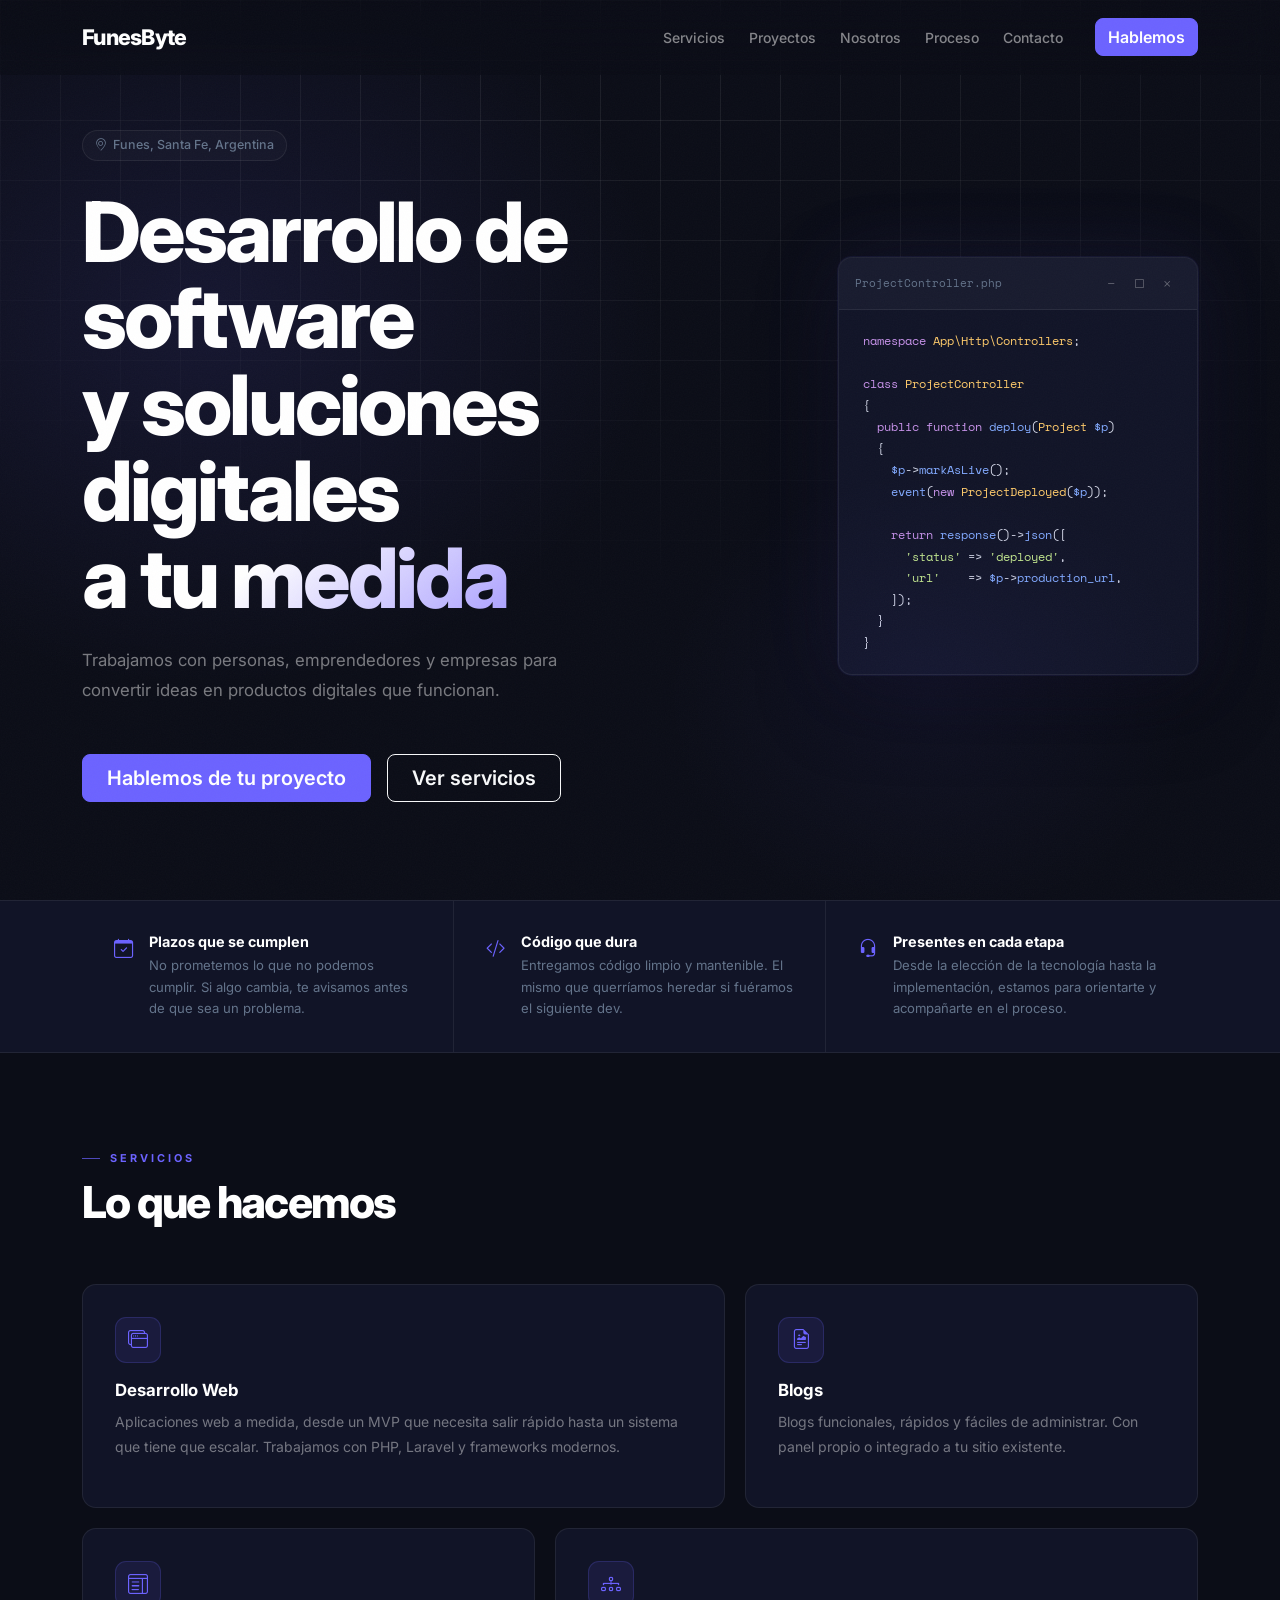
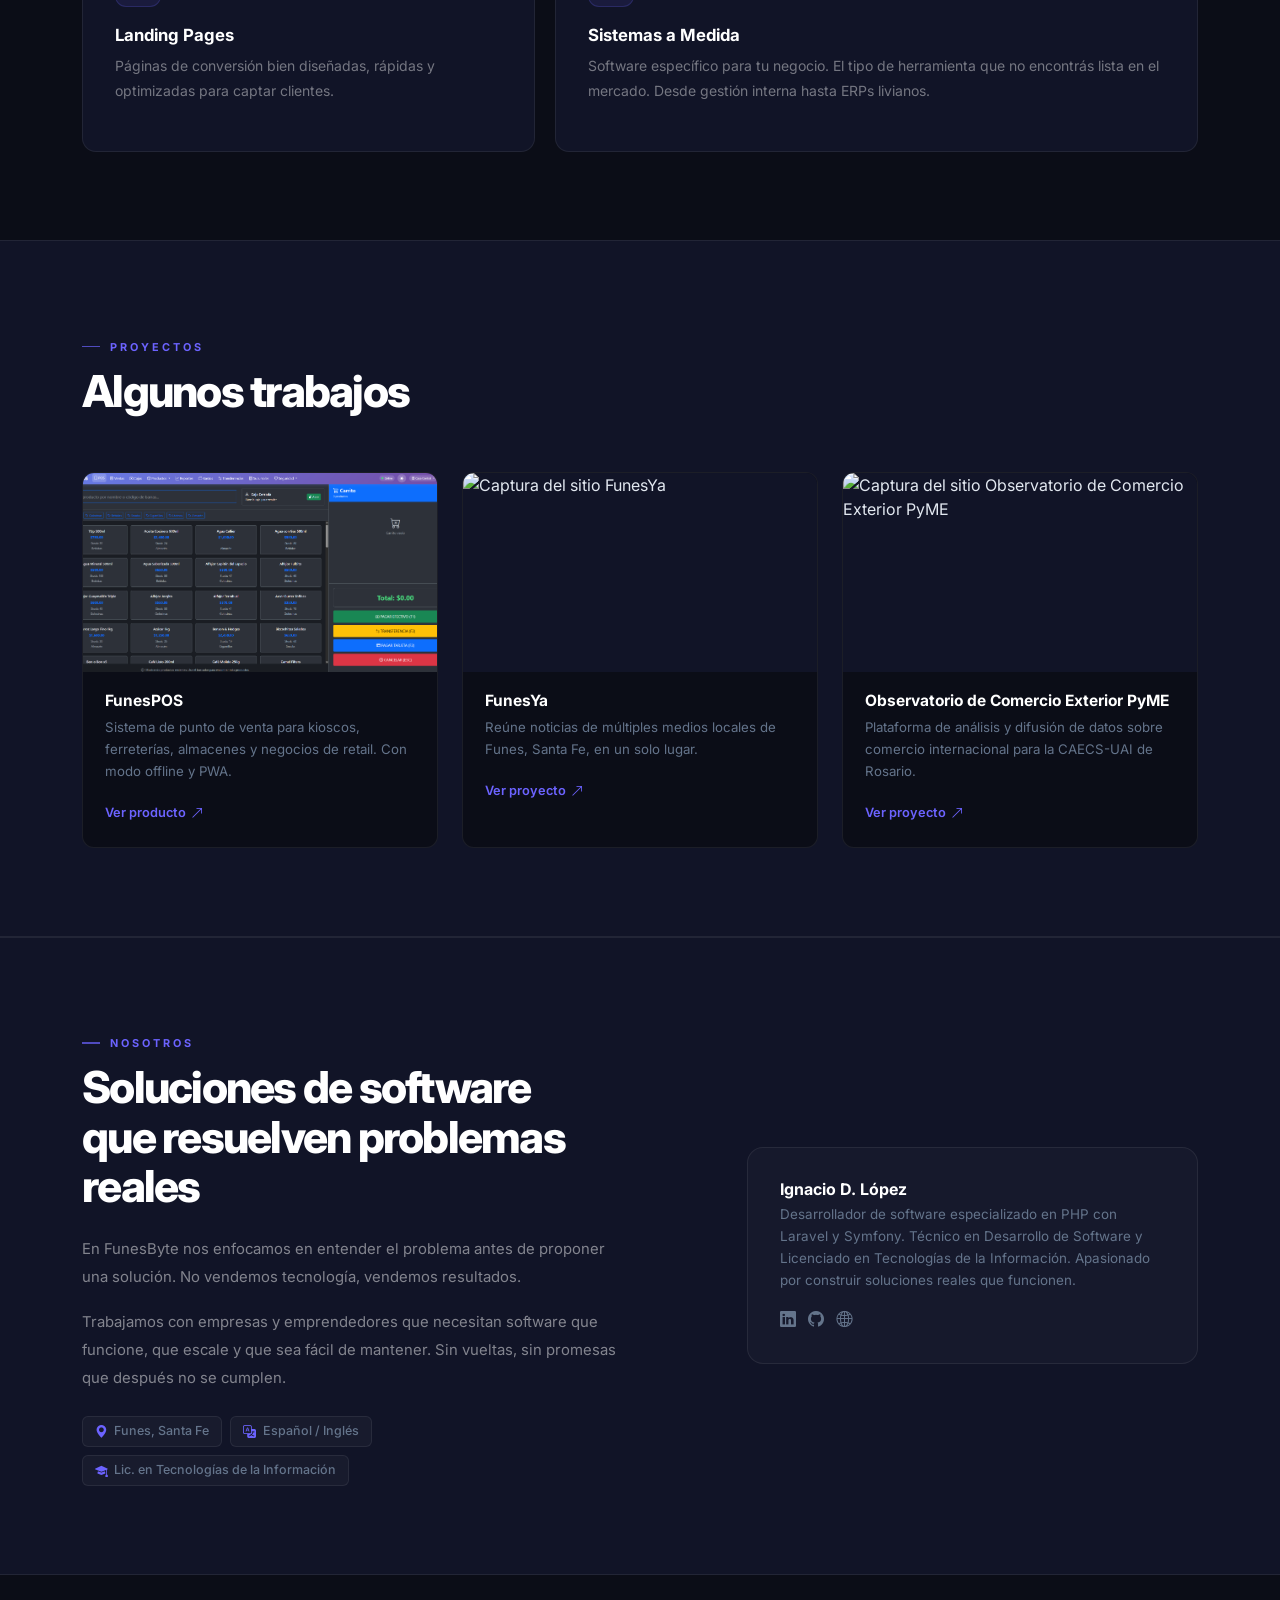
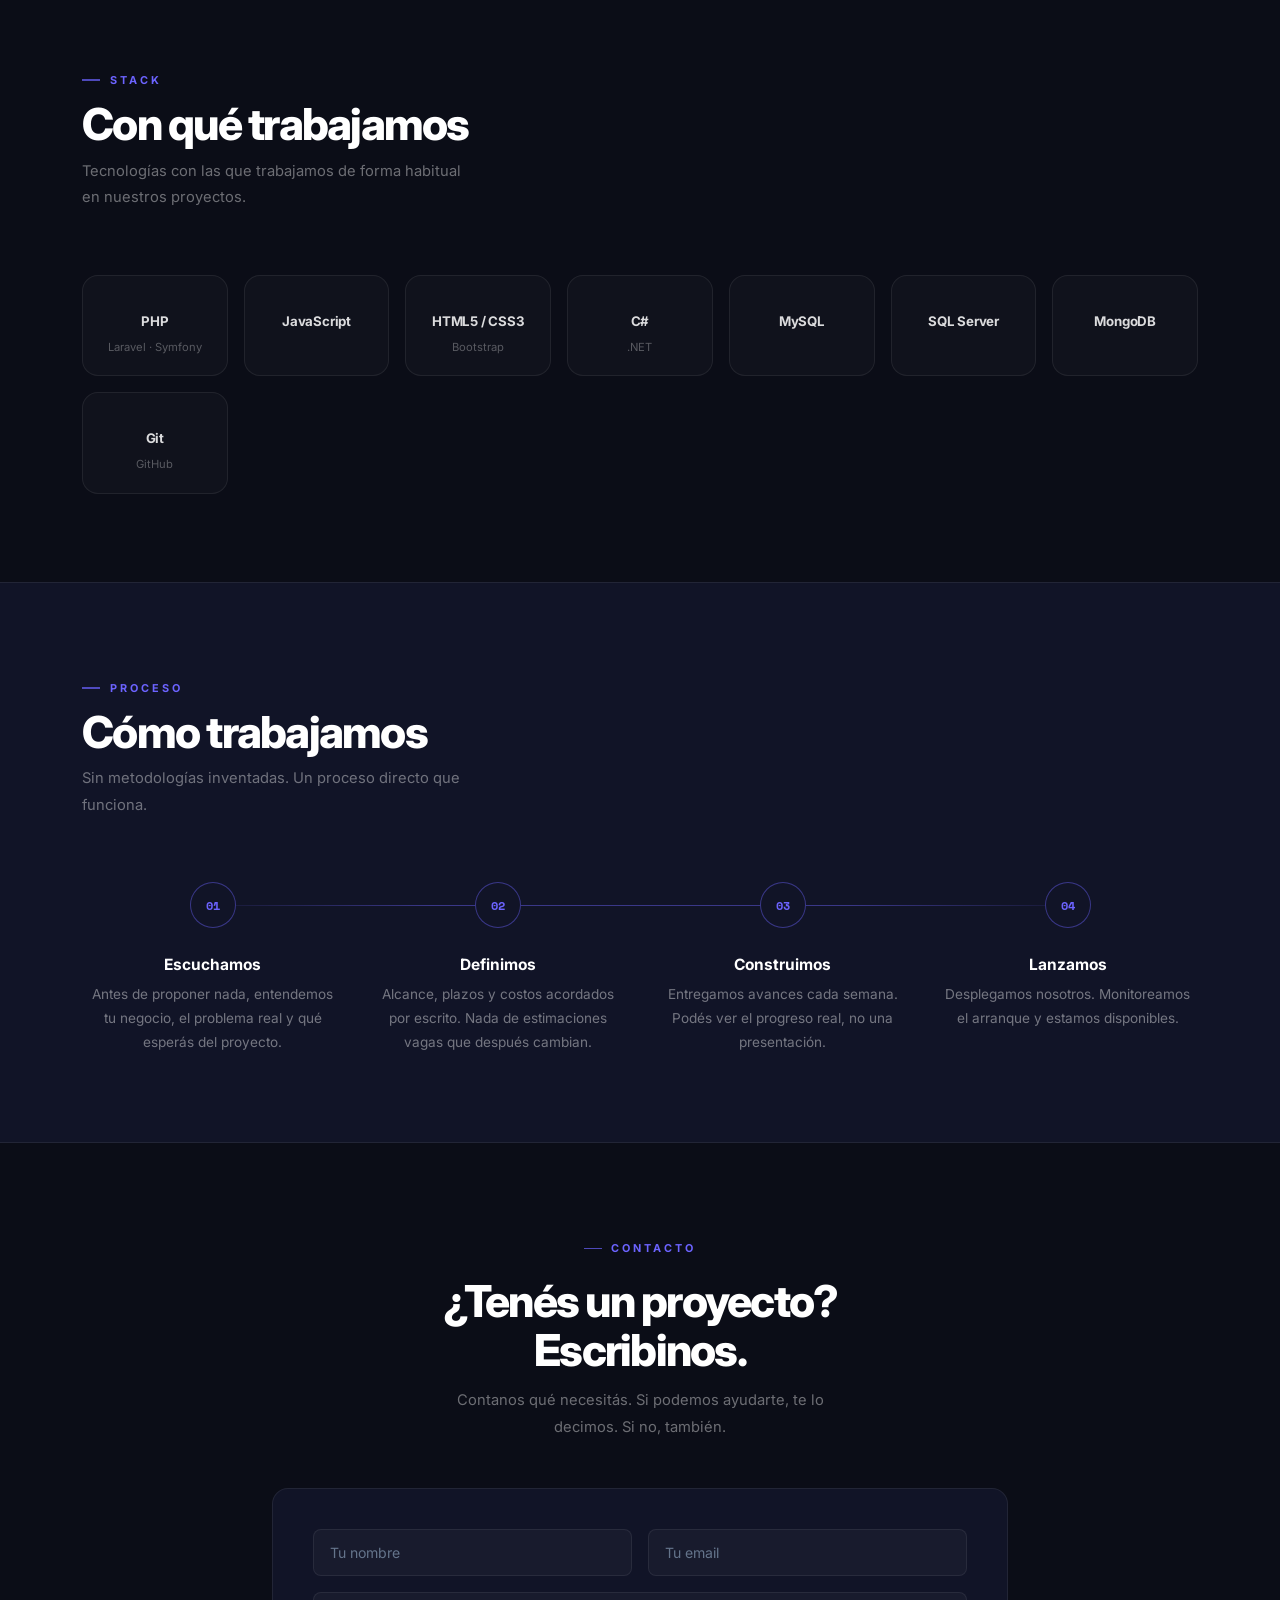
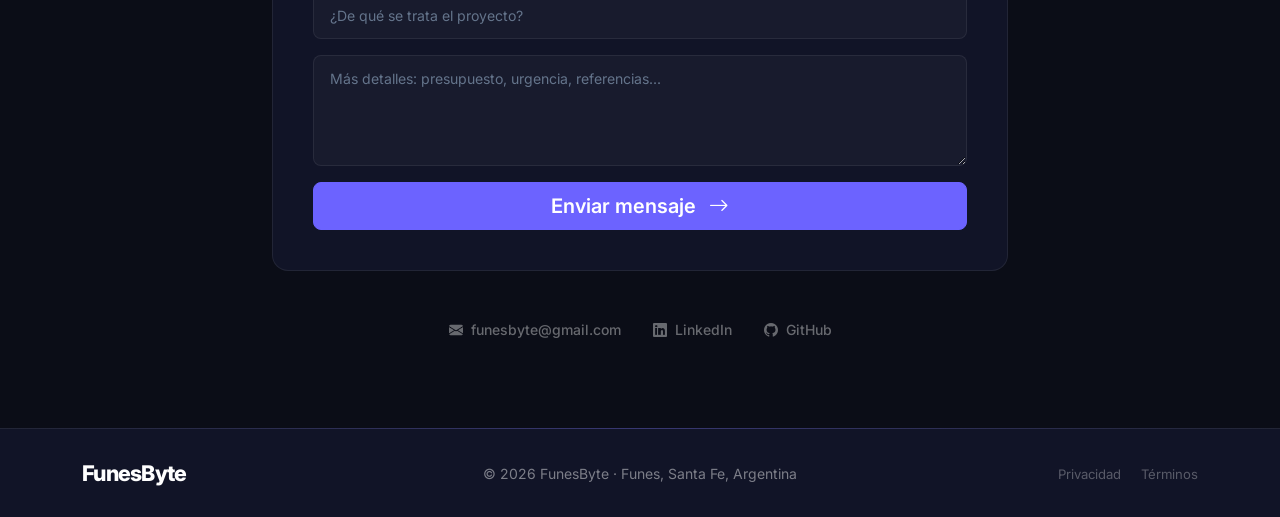
==== index.html @ ee816a48 "Add FunesByte site and FunesPOS pages Add initial website content: index.html (main site), funespos." ====
<!DOCTYPE html>
<html lang="es">
<head>
  <meta charset="UTF-8" />
  <meta name="viewport" content="width=device-width, initial-scale=1.0" />
  <title>FunesByte — Desarrollo de Software · Funes, Santa Fe</title>
  <meta name="description" content="Agencia de desarrollo de software en Funes, Santa Fe, Argentina. Aplicaciones web, sistemas a medida, landing pages y blogs para emprendedores y empresas." />
  <meta name="robots" content="index, follow" />
  <link rel="canonical" href="https://funesbyte.com/" />
  <meta name="theme-color" content="#0b0d17" />

  <!-- Open Graph -->
  <meta property="og:type" content="website" />
  <meta property="og:url" content="https://funesbyte.com/" />
  <meta property="og:title" content="FunesByte — Desarrollo de Software" />
  <meta property="og:description" content="Convertimos ideas en productos digitales que funcionan. Aplicaciones web, sistemas a medida y más. Funes, Santa Fe, Argentina." />
  <meta property="og:locale" content="es_AR" />
  <meta property="og:site_name" content="FunesByte" />

  <!-- Twitter Card -->
  <meta name="twitter:card" content="summary_large_image" />
  <meta name="twitter:title" content="FunesByte — Desarrollo de Software" />
  <meta name="twitter:description" content="Convertimos ideas en productos digitales que funcionan." />

  <!-- Resource hints -->
  <link rel="dns-prefetch" href="//cdn.jsdelivr.net" />
  <link rel="preconnect" href="https://fonts.googleapis.com" />
  <link rel="preconnect" href="https://fonts.gstatic.com" crossorigin />

  <link href="https://cdn.jsdelivr.net/npm/bootstrap@5.3.3/dist/css/bootstrap.min.css" rel="stylesheet" />
  <link href="https://cdn.jsdelivr.net/npm/bootstrap-icons@1.11.3/font/bootstrap-icons.min.css" rel="stylesheet" />
  <link href="https://fonts.googleapis.com/css2?family=Inter:ital,wght@0,300;0,400;0,500;0,600;0,700;0,800;1,300;1,400&family=Space+Mono:wght@400;700&display=swap" rel="stylesheet" />
  <link rel="stylesheet" href="https://cdn.jsdelivr.net/gh/devicons/devicon@latest/devicon.min.css" />
  <link rel="stylesheet" href="style.css" />

  <!-- Structured data — ProfessionalService -->
  <script type="application/ld+json">
  {
    "@context": "https://schema.org",
    "@type": "ProfessionalService",
    "name": "FunesByte",
    "url": "https://funesbyte.com",
    "email": "funesbyte@gmail.com",
    "description": "Agencia de desarrollo de software especializada en aplicaciones web, sistemas a medida, landing pages y blogs. Funes, Santa Fe, Argentina.",
    "address": {
      "@type": "PostalAddress",
      "addressLocality": "Funes",
      "addressRegion": "Santa Fe",
      "addressCountry": "AR"
    },
    "founder": {
      "@type": "Person",
      "name": "Ignacio D. López",
      "jobTitle": "Fundador & Lead Developer",
      "url": "https://www.ignaciodlopez.com",
      "sameAs": [
        "https://linkedin.com/in/ignaciolopez",
        "https://github.com/ignaciodlopez"
      ]
    },
    "knowsAbout": ["PHP", "Laravel", "Symfony", "C#", ".NET", "MySQL", "MongoDB", "Desarrollo Web"],
    "areaServed": "Argentina",
    "inLanguage": "es"
  }
  </script>
</head>
<body>

  <!-- NAVBAR -->
  <nav class="navbar navbar-expand-lg fixed-top" id="navbar" aria-label="Navegación principal">
    <div class="container">
      <a class="navbar-brand" href="#">
        <span class="brand-text">FunesByte</span>
      </a>
      <button class="navbar-toggler" type="button" data-bs-toggle="collapse" data-bs-target="#navMenu"
        aria-controls="navMenu" aria-expanded="false" aria-label="Abrir menú de navegación">
        <span class="navbar-toggler-icon"></span>
      </button>
      <div class="collapse navbar-collapse" id="navMenu">
        <ul class="navbar-nav ms-auto gap-lg-2">
          <li class="nav-item"><a class="nav-link" href="#servicios">Servicios</a></li>
          <li class="nav-item"><a class="nav-link" href="#proyectos">Proyectos</a></li>
          <li class="nav-item"><a class="nav-link" href="#nosotros">Nosotros</a></li>
          <li class="nav-item"><a class="nav-link" href="#proceso">Proceso</a></li>
          <li class="nav-item"><a class="nav-link" href="#contacto">Contacto</a></li>
        </ul>
        <a href="#contacto" class="btn btn-primary ms-lg-4">Hablemos</a>
      </div>
    </div>
  </nav>

  <main id="contenido-principal">

  <!-- HERO -->
  <section class="hero d-flex align-items-center" id="inicio">
    <div class="hero-grid" aria-hidden="true"></div>
    <div class="container position-relative">
      <div class="row align-items-center">
        <div class="col-lg-7">
          <p class="hero-location"><i class="bi bi-geo-alt" aria-hidden="true"></i> Funes, Santa Fe, Argentina</p>
          <h1 class="hero-title">
            Desarrollo de software<br />
            y soluciones digitales<br />
            <span class="text-gradient">a tu medida</span>
          </h1>
          <p class="hero-sub">
            Trabajamos con personas, emprendedores y empresas para
            convertir ideas en productos digitales que funcionan.
          </p>
          <div class="d-flex gap-3 flex-wrap mt-5">
            <a href="#contacto" class="btn btn-primary btn-lg px-4">Hablemos de tu proyecto</a>
            <a href="#servicios" class="btn btn-outline-light btn-lg px-4">Ver servicios</a>
          </div>
        </div>
        <div class="col-lg-5 d-none d-lg-flex justify-content-end" aria-hidden="true">
          <div class="code-card">
            <div class="code-header">
              <span class="file-name">ProjectController.php</span>
              <div class="code-actions">
                <span class="code-action win-min" title="Minimizar"><i class="bi bi-dash"></i></span>
                <span class="code-action win-max" title="Maximizar"><i class="bi bi-square"></i></span>
                <span class="code-action win-close" title="Cerrar"><i class="bi bi-x"></i></span>
              </div>
            </div>
            <pre class="code-body"><span class="c-purple">namespace</span> <span class="c-yellow">App\Http\Controllers</span><span class="c-white">;</span>

<span class="c-purple">class</span> <span class="c-yellow">ProjectController</span>
<span class="c-white">{</span>
  <span class="c-purple">public function</span> <span class="c-blue">deploy</span><span class="c-white">(</span><span class="c-yellow">Project</span> <span class="c-blue">$p</span><span class="c-white">)</span>
  <span class="c-white">{</span>
    <span class="c-blue">$p</span><span class="c-white">-></span><span class="c-blue">markAsLive</span><span class="c-white">();</span>
    <span class="c-blue">event</span><span class="c-white">(</span><span class="c-purple">new</span> <span class="c-yellow">ProjectDeployed</span><span class="c-white">(</span><span class="c-blue">$p</span><span class="c-white">));</span>

    <span class="c-purple">return</span> <span class="c-blue">response</span><span class="c-white">()-></span><span class="c-blue">json</span><span class="c-white">([</span>
      <span class="c-green">'status'</span> <span class="c-white">=></span> <span class="c-green">'deployed'</span><span class="c-white">,</span>
      <span class="c-green">'url'</span>    <span class="c-white">=></span> <span class="c-blue">$p</span><span class="c-white">-></span><span class="c-blue">production_url</span><span class="c-white">,</span>
    <span class="c-white">]);</span>
  <span class="c-white">}</span>
<span class="c-white">}</span></pre>
          </div>
        </div>
      </div>
    </div>
  </section>

  <!-- VALORES -->
  <section class="values-bar" aria-label="Propuesta de valor">
    <div class="container">
      <div class="row g-0">
        <div class="col-md-4 value-item">
          <div class="value-icon" aria-hidden="true"><i class="bi bi-calendar-check"></i></div>
          <div class="value-body">
            <h6>Plazos que se cumplen</h6>
            <p>No prometemos lo que no podemos cumplir. Si algo cambia, te avisamos antes de que sea un problema.</p>
          </div>
        </div>
        <div class="col-md-4 value-item">
          <div class="value-icon" aria-hidden="true"><i class="bi bi-code-slash"></i></div>
          <div class="value-body">
            <h6>Código que dura</h6>
            <p>Entregamos código limpio y mantenible. El mismo que querríamos heredar si fuéramos el siguiente dev.</p>
          </div>
        </div>
        <div class="col-md-4 value-item">
          <div class="value-icon" aria-hidden="true"><i class="bi bi-headset"></i></div>
          <div class="value-body">
            <h6>Presentes en cada etapa</h6>
            <p>Desde la elección de la tecnología hasta la implementación, estamos para orientarte y acompañarte en el proceso.</p>
          </div>
        </div>
      </div>
    </div>
  </section>

  <!-- SERVICIOS -->
  <section class="section" id="servicios">
    <div class="container">
      <div class="row mb-5">
        <div class="col-lg-6">
          <span class="section-tag">Servicios</span>
          <h2 class="section-title">Lo que hacemos</h2>
        </div>
      </div>

      <div class="services-grid">
        <div class="service-card">
          <div class="service-icon" aria-hidden="true"><i class="bi bi-window-stack"></i></div>
          <h4>Desarrollo Web</h4>
          <p>Aplicaciones web a medida, desde un MVP que necesita salir rápido hasta un sistema que tiene que escalar. Trabajamos con PHP, Laravel y frameworks modernos.</p>
        </div>
        <div class="service-card">
          <div class="service-icon" aria-hidden="true"><i class="bi bi-file-earmark-richtext"></i></div>
          <h4>Blogs</h4>
          <p>Blogs funcionales, rápidos y fáciles de administrar. Con panel propio o integrado a tu sitio existente.</p>
        </div>
        <div class="service-card">
          <div class="service-icon" aria-hidden="true"><i class="bi bi-layout-text-window"></i></div>
          <h4>Landing Pages</h4>
          <p>Páginas de conversión bien diseñadas, rápidas y optimizadas para captar clientes.</p>
        </div>
        <div class="service-card">
          <div class="service-icon" aria-hidden="true"><i class="bi bi-diagram-3"></i></div>
          <h4>Sistemas a Medida</h4>
          <p>Software específico para tu negocio. El tipo de herramienta que no encontrás lista en el mercado. Desde gestión interna hasta ERPs livianos.</p>
        </div>
      </div>
    </div>
  </section>

  <!-- PROYECTOS -->
  <section class="section section-dark" id="proyectos">
    <div class="container">
      <div class="row mb-5">
        <div class="col-lg-6">
          <span class="section-tag">Proyectos</span>
          <h2 class="section-title">Algunos trabajos</h2>
        </div>
      </div>
      <div class="row g-4">

        <div class="col-md-6 col-lg-4">
          <div class="project-card">
            <div class="project-img">
              <img src="img/POS.png" alt="Captura de pantalla del sistema FunesPOS" loading="lazy" width="600" height="340" />
            </div>
            <div class="project-body">
              <h5>FunesPOS</h5>
              <p>Sistema de punto de venta para kioscos, ferreterías, almacenes y negocios de retail. Con modo offline y PWA.</p>
              <a href="funespos.html" class="project-link">Ver producto <i class="bi bi-arrow-up-right" aria-hidden="true"></i></a>
            </div>
          </div>
        </div>

        <div class="col-md-6 col-lg-4">
          <div class="project-card">
            <div class="project-img">
              <img src="https://s0.wp.com/mshots/v1/https://www.funesya.com.ar/?w=600&h=340" alt="Captura del sitio FunesYa" loading="lazy" width="600" height="340" />
            </div>
            <div class="project-body">
              <h5>FunesYa</h5>
              <p>Reúne noticias de múltiples medios locales de Funes, Santa Fe, en un solo lugar.</p>
              <a href="https://www.funesya.com.ar/" target="_blank" rel="noopener noreferrer" class="project-link">Ver proyecto <i class="bi bi-arrow-up-right" aria-hidden="true"></i></a>
            </div>
          </div>
        </div>

        <div class="col-md-6 col-lg-4">
          <div class="project-card">
            <div class="project-img">
              <img src="https://s0.wp.com/mshots/v1/https://www.observatoriocomex.org/?w=600&h=340" alt="Captura del sitio Observatorio de Comercio Exterior PyME" loading="lazy" width="600" height="340" />
            </div>
            <div class="project-body">
              <h5>Observatorio de Comercio Exterior PyME</h5>
              <p>Plataforma de análisis y difusión de datos sobre comercio internacional para la CAECS-UAI de Rosario.</p>
              <a href="https://www.observatoriocomex.org/" target="_blank" rel="noopener noreferrer" class="project-link">Ver proyecto <i class="bi bi-arrow-up-right" aria-hidden="true"></i></a>
            </div>
          </div>
        </div>

      </div>
    </div>
  </section>

  <!-- NOSOTROS -->
  <section class="section section-dark" id="nosotros">
    <div class="container">
      <div class="row align-items-center">
        <div class="col-lg-6 mb-5 mb-lg-0">
          <span class="section-tag">Nosotros</span>
          <h2 class="section-title">Soluciones de software<br />que resuelven problemas reales</h2>
          <p class="about-text mt-4">
            En FunesByte nos enfocamos en entender el problema antes de proponer
            una solución. No vendemos tecnología, vendemos resultados.
          </p>
          <p class="about-text mt-3">
            Trabajamos con empresas y emprendedores que necesitan software
            que funcione, que escale y que sea fácil de mantener. Sin vueltas,
            sin promesas que después no se cumplen.
          </p>
          <div class="about-stack mt-4">
            <span class="about-tag"><i class="bi bi-geo-alt-fill" aria-hidden="true"></i> Funes, Santa Fe</span>
            <span class="about-tag"><i class="bi bi-translate" aria-hidden="true"></i> Español / Inglés</span>
            <span class="about-tag"><i class="bi bi-mortarboard-fill" aria-hidden="true"></i> Lic. en Tecnologías de la Información</span>
          </div>
        </div>
        <div class="col-lg-5 offset-lg-1">
          <div class="team-card">
            <div class="team-info">
              <h5>Ignacio D. López</h5>
              <p class="team-bio">
                Desarrollador de software especializado en PHP con Laravel y Symfony.
                Técnico en Desarrollo de Software y Licenciado en Tecnologías de la Información.
                Apasionado por construir soluciones reales que funcionen.
              </p>
              <div class="team-links mt-3">
                <a href="https://linkedin.com/in/ignaciolopez" target="_blank" rel="noopener noreferrer" aria-label="LinkedIn de Ignacio López"><i class="bi bi-linkedin" aria-hidden="true"></i></a>
                <a href="https://github.com/ignaciodlopez" target="_blank" rel="noopener noreferrer" aria-label="GitHub de Ignacio López"><i class="bi bi-github" aria-hidden="true"></i></a>
                <a href="https://www.ignaciodlopez.com" target="_blank" rel="noopener noreferrer" aria-label="Sitio personal de Ignacio López"><i class="bi bi-globe2" aria-hidden="true"></i></a>
              </div>
            </div>
          </div>
        </div>
      </div>
    </div>
  </section>

  <!-- TECNOLOGIAS -->
  <section class="section" id="tecnologias">
    <div class="container">
      <div class="row mb-5">
        <div class="col-lg-6">
          <span class="section-tag">Stack</span>
          <h2 class="section-title">Con qué trabajamos</h2>
          <p class="section-sub mt-2">
            Tecnologías con las que trabajamos de forma habitual en nuestros proyectos.
          </p>
        </div>
      </div>
      <div class="tech-icon-grid">
        <div class="tech-icon-card">
          <i class="devicon-php-plain colored tech-icon-i" aria-hidden="true"></i>
          <span class="tech-icon-name">PHP</span>
          <span class="tech-icon-sub">Laravel · Symfony</span>
        </div>
        <div class="tech-icon-card">
          <i class="devicon-javascript-plain colored tech-icon-i" aria-hidden="true"></i>
          <span class="tech-icon-name">JavaScript</span>
          <span class="tech-icon-sub">&nbsp;</span>
        </div>
        <div class="tech-icon-card">
          <i class="devicon-html5-plain colored tech-icon-i" aria-hidden="true"></i>
          <span class="tech-icon-name">HTML5 / CSS3</span>
          <span class="tech-icon-sub">Bootstrap</span>
        </div>
        <div class="tech-icon-card">
          <i class="devicon-csharp-plain colored tech-icon-i" aria-hidden="true"></i>
          <span class="tech-icon-name">C#</span>
          <span class="tech-icon-sub">.NET</span>
        </div>
        <div class="tech-icon-card">
          <i class="devicon-mysql-plain colored tech-icon-i" aria-hidden="true"></i>
          <span class="tech-icon-name">MySQL</span>
          <span class="tech-icon-sub">&nbsp;</span>
        </div>
        <div class="tech-icon-card">
          <i class="devicon-microsoftsqlserver-plain colored tech-icon-i" aria-hidden="true"></i>
          <span class="tech-icon-name">SQL Server</span>
          <span class="tech-icon-sub">&nbsp;</span>
        </div>
        <div class="tech-icon-card">
          <i class="devicon-mongodb-plain colored tech-icon-i" aria-hidden="true"></i>
          <span class="tech-icon-name">MongoDB</span>
          <span class="tech-icon-sub">&nbsp;</span>
        </div>
        <div class="tech-icon-card">
          <i class="devicon-git-plain colored tech-icon-i" aria-hidden="true"></i>
          <span class="tech-icon-name">Git</span>
          <span class="tech-icon-sub">GitHub</span>
        </div>
      </div>
    </div>
  </section>

  <!-- PROCESO -->
  <section class="section section-dark" id="proceso">
    <div class="container">
      <div class="row mb-5">
        <div class="col-12">
          <span class="section-tag">Proceso</span>
          <h2 class="section-title">Cómo trabajamos</h2>
          <p class="section-sub mt-2">Sin metodologías inventadas. Un proceso directo que funciona.</p>
        </div>
      </div>
      <div class="timeline">
        <div class="timeline-step">
          <div class="timeline-dot" aria-hidden="true">01</div>
          <div class="timeline-content">
            <h5>Escuchamos</h5>
            <p>Antes de proponer nada, entendemos tu negocio, el problema real y qué esperás del proyecto.</p>
          </div>
        </div>
        <div class="timeline-step">
          <div class="timeline-dot" aria-hidden="true">02</div>
          <div class="timeline-content">
            <h5>Definimos</h5>
            <p>Alcance, plazos y costos acordados por escrito. Nada de estimaciones vagas que después cambian.</p>
          </div>
        </div>
        <div class="timeline-step">
          <div class="timeline-dot" aria-hidden="true">03</div>
          <div class="timeline-content">
            <h5>Construimos</h5>
            <p>Entregamos avances cada semana. Podés ver el progreso real, no una presentación.</p>
          </div>
        </div>
        <div class="timeline-step">
          <div class="timeline-dot" aria-hidden="true">04</div>
          <div class="timeline-content">
            <h5>Lanzamos</h5>
            <p>Desplegamos nosotros. Monitoreamos el arranque y estamos disponibles.</p>
          </div>
        </div>
      </div>
    </div>
  </section>

  <!-- CONTACTO -->
  <section class="section contact-section" id="contacto">
    <div class="container">
      <div class="row justify-content-center">
        <div class="col-lg-8 text-center">
          <span class="section-tag">Contacto</span>
          <h2 class="section-title mt-2">¿Tenés un proyecto?<br />Escribinos.</h2>
          <p class="section-sub mb-5" style="margin: 0.75rem auto 0;">
            Contanos qué necesitás. Si podemos ayudarte, te lo decimos.
            Si no, también.
          </p>
          <div class="contact-card">
            <form class="row g-3" id="contactForm" action="https://formspree.io/f/xjgdygqb" method="POST">
              <div class="col-md-6">
                <label for="contact-name" class="visually-hidden">Tu nombre</label>
                <input type="text" id="contact-name" name="name" class="form-control" placeholder="Tu nombre" required autocomplete="name" />
              </div>
              <div class="col-md-6">
                <label for="contact-email" class="visually-hidden">Tu email</label>
                <input type="email" id="contact-email" name="email" class="form-control" placeholder="Tu email" required autocomplete="email" />
              </div>
              <div class="col-12">
                <label for="contact-project" class="visually-hidden">¿De qué se trata el proyecto?</label>
                <input type="text" id="contact-project" name="project" class="form-control" placeholder="¿De qué se trata el proyecto?" required />
              </div>
              <div class="col-12">
                <label for="contact-details" class="visually-hidden">Más detalles</label>
                <textarea id="contact-details" name="details" class="form-control" rows="4" placeholder="Más detalles: presupuesto, urgencia, referencias..."></textarea>
              </div>
              <div class="col-12">
                <button type="submit" class="btn btn-primary btn-lg w-100">
                  Enviar mensaje <i class="bi bi-arrow-right ms-2" aria-hidden="true"></i>
                </button>
              </div>
            </form>
          </div>
          <div class="contact-links mt-5">
            <a href="mailto:funesbyte@gmail.com"><i class="bi bi-envelope-fill" aria-hidden="true"></i> funesbyte@gmail.com</a>
            <a href="https://linkedin.com/in/ignaciolopez" target="_blank" rel="noopener noreferrer"><i class="bi bi-linkedin" aria-hidden="true"></i> LinkedIn</a>
            <a href="https://github.com/ignaciodlopez" target="_blank" rel="noopener noreferrer"><i class="bi bi-github" aria-hidden="true"></i> GitHub</a>
          </div>
        </div>
      </div>
    </div>
  </section>

  </main>

  <!-- FOOTER -->
  <footer class="footer">
    <div class="container">
      <div class="row align-items-center">
        <div class="col-md-4">
          <span class="brand-text">FunesByte</span>
        </div>
        <div class="col-md-4 text-center my-3 my-md-0">
          <p class="mb-0 text-muted small">© 2026 FunesByte · Funes, Santa Fe, Argentina</p>
        </div>
        <div class="col-md-4 text-md-end">
          <a href="privacidad.html" class="footer-link">Privacidad</a>
          <a href="terminos.html" class="footer-link ms-3">Términos</a>
        </div>
      </div>
    </div>
  </footer>

  <script src="https://cdn.jsdelivr.net/npm/bootstrap@5.3.3/dist/js/bootstrap.bundle.min.js"></script>
  <script src="script.js"></script>
</body>
</html>
---- style.css ----
:root {
  --primary:      #6c63ff;
  --primary-dark: #574fd6;
  --primary-glow: rgba(108, 99, 255, 0.28);
  --bg-dark:      #0b0d17;
  --bg-card:      #111427;
  --text:         #e2e8f0;
  --text-muted:   #64748b;
  --border:       rgba(108, 99, 255, 0.18);
  --border-light: rgba(255, 255, 255, 0.07);
  --radius:       14px;
  --radius-sm:    8px;
}

* { box-sizing: border-box; }
html { scroll-behavior: smooth; }

body {
  font-family: 'Inter', sans-serif;
  background: var(--bg-dark);
  color: var(--text);
  overflow-x: hidden;
  -webkit-font-smoothing: antialiased;
}

/* Subtle film-grain texture — makes flat dark backgrounds feel crafted */
body::after {
  content: '';
  position: fixed;
  inset: 0;
  background-image: url("data:image/svg+xml,%3Csvg xmlns='http://www.w3.org/2000/svg' width='300' height='300'%3E%3Cfilter id='n'%3E%3CfeTurbulence type='fractalNoise' baseFrequency='0.78' numOctaves='4' stitchTiles='stitch'/%3E%3C/filter%3E%3Crect width='300' height='300' filter='url(%23n)'/%3E%3C/svg%3E");
  opacity: 0.028;
  pointer-events: none;
  z-index: 9998;
}

/* ---- NAVBAR ---- */
#navbar {
  background: rgba(11, 13, 23, 0.6);
  backdrop-filter: blur(20px);
  -webkit-backdrop-filter: blur(20px);
  border-bottom: 1px solid transparent;
  padding: 1rem 0;
  transition: background 0.3s, border-color 0.3s;
}

#navbar.scrolled {
  background: rgba(11, 13, 23, 0.96);
  border-bottom-color: var(--border-light);
}

.navbar-brand { display: flex; align-items: center; gap: 0.5rem; text-decoration: none; }

.brand-text {
  font-weight: 800;
  font-size: 1.35rem;
  color: #fff;
  letter-spacing: -0.75px;
}

.nav-link {
  color: rgba(255,255,255,0.5) !important;
  font-size: 0.875rem;
  font-weight: 500;
  transition: color 0.2s;
  position: relative;
}

.nav-link:hover { color: #fff !important; }

.nav-link.active {
  color: #fff !important;
}

.nav-link.active::after {
  content: '';
  position: absolute;
  bottom: -3px;
  left: 50%;
  transform: translateX(-50%);
  width: 16px;
  height: 2px;
  background: var(--primary);
  border-radius: 999px;
}

.btn-primary {
  background: var(--primary);
  border-color: var(--primary);
  font-weight: 600;
  border-radius: var(--radius-sm);
  transition: background 0.2s, transform 0.15s, box-shadow 0.2s;
}

.btn-primary:hover {
  background: var(--primary-dark);
  border-color: var(--primary-dark);
  transform: translateY(-2px);
  box-shadow: 0 8px 28px var(--primary-glow);
}

.btn-outline-light {
  border-radius: var(--radius-sm);
  font-weight: 600;
  transition: transform 0.15s, box-shadow 0.2s;
}

.btn-outline-light:hover {
  transform: translateY(-2px);
  box-shadow: 0 8px 20px rgba(255,255,255,0.06);
}

.navbar-toggler { border-color: var(--border); }
.navbar-toggler-icon { filter: invert(1); }

/* ---- HERO ---- */
.hero {
  min-height: 100vh;
  padding: 7rem 0 5rem;
  position: relative;
  overflow: hidden;
  background: var(--bg-dark);
}

/* Atmospheric glow — not centered, slightly off to give depth */
.hero::before {
  content: '';
  position: absolute;
  top: 5%;
  left: -10%;
  width: 65%;
  height: 75%;
  background: radial-gradient(ellipse at 40% 40%, rgba(108, 99, 255, 0.11) 0%, transparent 65%);
  pointer-events: none;
}

.hero::after {
  content: '';
  position: absolute;
  bottom: -5%;
  right: 5%;
  width: 45%;
  height: 55%;
  background: radial-gradient(ellipse at center, rgba(108, 99, 255, 0.05) 0%, transparent 65%);
  pointer-events: none;
}

.hero-grid {
  position: absolute;
  inset: 0;
  background-image:
    linear-gradient(var(--border-light) 1px, transparent 1px),
    linear-gradient(90deg, var(--border-light) 1px, transparent 1px);
  background-size: 60px 60px;
  mask-image: radial-gradient(ellipse 80% 70% at 50% 0%, black 20%, transparent 100%);
}

.hero-location {
  font-size: 0.78rem;
  color: var(--text-muted);
  font-weight: 500;
  margin-bottom: 1.75rem;
  display: inline-flex;
  align-items: center;
  gap: 0.35rem;
  border: 1px solid var(--border-light);
  padding: 0.3rem 0.75rem;
  border-radius: 999px;
  background: rgba(255,255,255,0.025);
}

.hero-title {
  font-size: clamp(2.6rem, 6.5vw, 5.2rem);
  font-weight: 800;
  line-height: 1.04;
  letter-spacing: -3px;
  color: #fff;
}

.text-gradient {
  background: linear-gradient(140deg, #fff 40%, #a89dff 100%);
  -webkit-background-clip: text;
  -webkit-text-fill-color: transparent;
  background-clip: text;
}

.hero-sub {
  font-size: 1.05rem;
  color: rgba(255,255,255,0.45);
  max-width: 480px;
  line-height: 1.8;
  margin-top: 1.5rem;
}

/* Code card */
.code-card {
  background: var(--bg-card);
  border: 1px solid var(--border-light);
  border-radius: var(--radius);
  overflow: hidden;
  width: 360px;
  box-shadow:
    0 0 0 1px rgba(108,99,255,0.08),
    0 24px 80px rgba(0,0,0,0.4),
    0 0 80px rgba(108,99,255,0.1);
}

.code-header {
  background: rgba(255,255,255,0.03);
  border-bottom: 1px solid var(--border-light);
  padding: 0.7rem 1rem;
  display: flex;
  align-items: center;
  gap: 0.4rem;
}

.file-name {
  font-family: 'Space Mono', monospace;
  font-size: 0.7rem;
  color: var(--text-muted);
}

.code-actions {
  display: flex;
  align-items: center;
  gap: 0;
  margin-left: auto;
}

.code-action {
  width: 28px; height: 28px;
  display: flex; align-items: center; justify-content: center;
  color: rgba(255,255,255,0.35);
  font-size: 0.8rem;
  cursor: default;
  transition: color 0.12s, background 0.12s;
}

.code-action:hover { color: #fff; background: rgba(255,255,255,0.08); }
.code-action.win-close:hover { background: #c42b1c; color: #fff; }
.code-action.win-max { font-size: 0.55rem; }

.code-body {
  font-family: 'Space Mono', monospace;
  font-size: 0.75rem;
  line-height: 1.8;
  padding: 1.25rem 1.5rem;
  margin: 0;
  white-space: pre;
}

.c-purple { color: #c792ea; }
.c-blue   { color: #82aaff; }
.c-green  { color: #c3e88d; }
.c-yellow { color: #ffcb6b; }
.c-white  { color: #d4d8e8; }

/* ---- VALUES BAR ---- */
.values-bar {
  background: var(--bg-card);
  border-top: 1px solid var(--border-light);
  border-bottom: 1px solid var(--border-light);
}

.value-item {
  display: flex;
  align-items: flex-start;
  gap: 1rem;
  padding: 2rem;
  border-right: 1px solid var(--border-light);
  position: relative;
  transition: background 0.3s;
}

.value-item:last-child { border-right: none; }

.value-item::after {
  content: '';
  position: absolute;
  bottom: 0;
  left: 2rem;
  right: 2rem;
  height: 2px;
  background: linear-gradient(90deg, transparent, var(--primary), transparent);
  transform: scaleX(0);
  transition: transform 0.35s ease;
  border-radius: 999px;
}

.value-item:hover { background: rgba(108, 99, 255, 0.03); }
.value-item:hover::after { transform: scaleX(1); }

.value-icon {
  font-size: 1.2rem;
  color: var(--primary);
  margin-top: 0.1rem;
  flex-shrink: 0;
}

.value-body h6 {
  font-size: 0.9rem;
  font-weight: 700;
  color: #fff;
  margin-bottom: 0.3rem;
}

.value-body p {
  font-size: 0.82rem;
  color: var(--text-muted);
  line-height: 1.65;
  margin: 0;
}

/* ---- SECTIONS ---- */
.section { padding: 5.5rem 0; }

.section-dark {
  background: var(--bg-card);
  border-top: 1px solid var(--border-light);
  border-bottom: 1px solid var(--border-light);
}

.section-tag {
  font-size: 0.68rem;
  font-weight: 700;
  text-transform: uppercase;
  letter-spacing: 3px;
  color: var(--primary);
  display: inline-flex;
  align-items: center;
  gap: 0.6rem;
  margin-bottom: 0.75rem;
}

.section-tag::before {
  content: '';
  display: inline-block;
  width: 18px;
  height: 1.5px;
  background: var(--primary);
  flex-shrink: 0;
  opacity: 0.7;
}

.section-title {
  font-size: clamp(1.9rem, 3.5vw, 2.75rem);
  font-weight: 800;
  letter-spacing: -1.75px;
  color: #fff;
  line-height: 1.12;
}

.section-sub {
  font-size: 0.92rem;
  color: rgba(255,255,255,0.4);
  line-height: 1.8;
  max-width: 400px;
}

/* ---- SERVICE CARDS — bento grid ---- */
.services-grid {
  display: grid;
  grid-template-columns: repeat(12, 1fr);
  gap: 1.25rem;
}

.services-grid > :nth-child(1) { grid-column: 1 / 8; }
.services-grid > :nth-child(2) { grid-column: 8 / 13; }
.services-grid > :nth-child(3) { grid-column: 1 / 6; }
.services-grid > :nth-child(4) { grid-column: 6 / 13; }

.service-card {
  background: var(--bg-card);
  border: 1px solid var(--border-light);
  border-radius: var(--radius);
  padding: 2rem;
  height: 100%;
  transition: border-color 0.25s, transform 0.25s, box-shadow 0.25s;
}

.service-card:hover {
  border-color: rgba(108,99,255,0.45);
  transform: translateY(-4px);
  box-shadow: 0 20px 50px rgba(108,99,255,0.1);
}

.service-icon {
  width: 46px; height: 46px;
  background: rgba(108,99,255,0.1);
  border: 1px solid rgba(108,99,255,0.2);
  border-radius: 11px;
  display: flex;
  align-items: center;
  justify-content: center;
  font-size: 1.25rem;
  color: var(--primary);
  margin-bottom: 1.1rem;
  transition: background 0.25s, border-color 0.25s, transform 0.25s;
}

.service-card:hover .service-icon {
  background: rgba(108,99,255,0.18);
  border-color: rgba(108,99,255,0.4);
  transform: scale(1.06);
}

.service-card h4 {
  font-size: 1.05rem;
  font-weight: 700;
  color: #fff;
  margin-bottom: 0.6rem;
}

.service-card p {
  font-size: 0.875rem;
  color: rgba(255,255,255,0.42);
  line-height: 1.75;
}

/* ---- PROYECTOS ---- */
.project-card {
  background: var(--bg-dark);
  border: 1px solid var(--border-light);
  border-radius: 12px;
  overflow: hidden;
  height: 100%;
  transition: border-color 0.25s, transform 0.25s, box-shadow 0.25s;
}

.project-card:hover {
  border-color: rgba(108,99,255,0.4);
  transform: translateY(-4px);
  box-shadow: 0 20px 50px rgba(108,99,255,0.08);
}

.project-img {
  width: 100%;
  aspect-ratio: 16/9;
  overflow: hidden;
  background: var(--bg-card);
}

.project-img img {
  width: 100%;
  height: 100%;
  object-fit: cover;
  display: block;
  transition: transform 0.4s ease;
}

.project-card:hover .project-img img { transform: scale(1.04); }

.project-body {
  padding: 1.25rem 1.4rem 1.5rem;
}

.project-body h5 {
  font-size: 0.97rem;
  font-weight: 700;
  color: #fff;
  margin-bottom: 0.4rem;
}

.project-body p {
  font-size: 0.83rem;
  color: var(--text-muted);
  line-height: 1.65;
  margin-bottom: 1rem;
}

.project-link {
  font-size: 0.8rem;
  font-weight: 600;
  color: var(--primary);
  text-decoration: none;
  display: inline-flex;
  align-items: center;
  gap: 0.3rem;
  transition: gap 0.2s;
}

.project-link:hover { gap: 0.5rem; color: var(--primary); }

/* ---- NOSOTROS ---- */
.about-text {
  font-size: 0.93rem;
  color: rgba(255,255,255,0.48);
  line-height: 1.9;
  margin: 0;
}

.about-stack {
  display: flex;
  flex-wrap: wrap;
  gap: 0.5rem;
}

.about-tag {
  display: inline-flex;
  align-items: center;
  gap: 0.4rem;
  font-size: 0.78rem;
  font-weight: 500;
  color: var(--text-muted);
  background: rgba(255,255,255,0.03);
  border: 1px solid var(--border-light);
  padding: 0.3rem 0.75rem;
  border-radius: 6px;
}

.about-tag i { color: var(--primary); font-size: 0.8rem; }

.team-card {
  background: rgba(255,255,255,0.025);
  border: 1px solid var(--border-light);
  border-radius: 16px;
  padding: 2rem;
  display: flex;
  gap: 1.25rem;
  transition: border-color 0.25s;
}

.team-card:hover { border-color: rgba(108,99,255,0.3); }

.team-info h5 {
  font-size: 1rem;
  font-weight: 700;
  color: #fff;
  margin-bottom: 0.2rem;
}

.team-role {
  font-size: 0.78rem;
  color: var(--primary);
  font-weight: 600;
  margin-bottom: 0.75rem;
}

.team-bio {
  font-size: 0.84rem;
  color: var(--text-muted);
  line-height: 1.65;
  margin: 0;
}

.team-links {
  display: flex;
  gap: 0.75rem;
}

.team-links a {
  color: var(--text-muted);
  font-size: 1rem;
  text-decoration: none;
  transition: color 0.2s, transform 0.2s;
  display: inline-flex;
}

.team-links a:hover { color: var(--primary); transform: translateY(-2px); }

/* ---- TECH ICON GRID ---- */
.tech-icon-grid {
  display: grid;
  grid-template-columns: repeat(auto-fill, minmax(140px, 1fr));
  gap: 1rem;
}

.tech-icon-card {
  background: rgba(255,255,255,0.025);
  border: 1px solid var(--border-light);
  border-radius: 16px;
  padding: 1.75rem 1rem 1.25rem;
  display: flex;
  flex-direction: column;
  align-items: center;
  gap: 0.5rem;
  transition: border-color 0.25s, background 0.25s, transform 0.25s;
  cursor: default;
}

.tech-icon-card:hover {
  border-color: rgba(108,99,255,0.4);
  background: rgba(108,99,255,0.07);
  transform: translateY(-4px);
}

.tech-icon-card .tech-icon-i {
  font-size: 2.25rem;
  line-height: 1;
  opacity: 0.72;
  transition: opacity 0.25s;
}

.tech-icon-card:hover .tech-icon-i {
  opacity: 1;
}

.tech-icon-name {
  font-size: 0.83rem;
  font-weight: 700;
  color: rgba(255,255,255,0.85);
  text-align: center;
  letter-spacing: -0.2px;
}

.tech-icon-sub {
  font-size: 0.7rem;
  color: rgba(255,255,255,0.3);
  text-align: center;
  line-height: 1.4;
}

/* ---- TIMELINE / PROCESO ---- */
.timeline {
  display: grid;
  grid-template-columns: repeat(4, 1fr);
  gap: 0 1.5rem;
  position: relative;
}

/* Horizontal connector line through centers of dots */
.timeline::before {
  content: '';
  position: absolute;
  top: 23px; /* half of dot height (46px) */
  left: 12.5%;
  right: 12.5%;
  height: 1px;
  background: linear-gradient(90deg,
    rgba(108,99,255,0.08),
    rgba(108,99,255,0.45) 25%,
    rgba(108,99,255,0.45) 75%,
    rgba(108,99,255,0.08)
  );
  pointer-events: none;
  z-index: 0;
}

.timeline-step {
  display: flex;
  flex-direction: column;
  align-items: center;
  position: relative;
  z-index: 1;
}

.timeline-dot {
  width: 46px;
  height: 46px;
  border-radius: 50%;
  background: var(--bg-card);
  border: 1.5px solid rgba(108,99,255,0.45);
  display: flex;
  align-items: center;
  justify-content: center;
  font-family: 'Space Mono', monospace;
  font-size: 0.72rem;
  font-weight: 700;
  color: var(--primary);
  letter-spacing: 0;
  margin-bottom: 1.75rem;
  flex-shrink: 0;
  transition: background 0.25s, border-color 0.25s, box-shadow 0.25s;
}

.timeline-step:hover .timeline-dot {
  background: rgba(108,99,255,0.12);
  border-color: var(--primary);
  box-shadow: 0 0 0 4px rgba(108,99,255,0.1);
}

.timeline-content {
  text-align: center;
  padding: 0 0.5rem;
}

.timeline-content h5 {
  font-size: 0.97rem;
  font-weight: 700;
  color: #fff;
  margin-bottom: 0.5rem;
}

.timeline-content p {
  font-size: 0.85rem;
  color: rgba(255,255,255,0.42);
  line-height: 1.75;
  margin: 0;
}

/* Mobile: vertical timeline */
@media (max-width: 767px) {
  .timeline {
    grid-template-columns: 1fr;
    gap: 0;
  }
  .timeline::before {
    top: 23px;
    left: 23px;
    right: auto;
    bottom: 23px;
    width: 1px;
    height: auto;
    background: linear-gradient(180deg,
      rgba(108,99,255,0.08),
      rgba(108,99,255,0.45) 25%,
      rgba(108,99,255,0.45) 75%,
      rgba(108,99,255,0.08)
    );
  }
  .timeline-step {
    flex-direction: row;
    align-items: flex-start;
    gap: 1.25rem;
    padding-bottom: 2.5rem;
  }
  .timeline-step:last-child {
    padding-bottom: 0;
  }
  .timeline-dot {
    margin-bottom: 0;
    flex-shrink: 0;
  }
  .timeline-content {
    text-align: left;
    padding: 0.6rem 0 0;
  }
}

/* ---- TESTIMONIO ---- */
.testimonial-section {
  padding: 5.5rem 0;
  background: var(--bg-card);
  border-top: 1px solid var(--border-light);
  border-bottom: 1px solid var(--border-light);
  position: relative;
  overflow: hidden;
}

/* Giant decorative quote mark */
.testimonial-section::before {
  content: '\201C';
  position: absolute;
  top: -2rem;
  left: 50%;
  transform: translateX(-50%);
  font-size: clamp(14rem, 25vw, 22rem);
  line-height: 1;
  color: rgba(108, 99, 255, 0.045);
  font-family: Georgia, serif;
  user-select: none;
  pointer-events: none;
  letter-spacing: -10px;
}

.testimonial-wrap {
  max-width: 720px;
  margin: 0 auto;
  text-align: center;
  position: relative;
  z-index: 1;
}

/* The .testimonial-quote div is now replaced by the ::before */
.testimonial-quote { display: none; }

.testimonial-text {
  font-size: clamp(1.05rem, 2vw, 1.3rem);
  color: rgba(255,255,255,0.68);
  line-height: 1.85;
  font-style: italic;
  font-weight: 300;
  margin-bottom: 2.5rem;
}

.testimonial-author {
  display: flex;
  align-items: center;
  justify-content: center;
  gap: 0.9rem;
}

.testimonial-avatar {
  width: 42px; height: 42px;
  border-radius: 50%;
  background: rgba(108,99,255,0.12);
  border: 1px solid var(--border);
  display: flex;
  align-items: center;
  justify-content: center;
  color: var(--primary);
  font-size: 1.1rem;
}

.t-name {
  font-size: 0.9rem;
  font-weight: 700;
  color: #fff;
  margin: 0;
  text-align: left;
}

.t-role {
  font-size: 0.78rem;
  color: var(--text-muted);
  margin: 0;
  text-align: left;
}

/* ---- CONTACT ---- */
.contact-section {
  background: var(--bg-dark);
}

.contact-card {
  background: var(--bg-card);
  border: 1px solid var(--border-light);
  border-radius: 16px;
  padding: 2.5rem;
  text-align: left;
}

.contact-card .form-control {
  background: rgba(255,255,255,0.03);
  border: 1px solid var(--border-light);
  color: #fff;
  border-radius: var(--radius-sm);
  padding: 0.75rem 1rem;
  font-size: 0.88rem;
  font-family: inherit;
  transition: border-color 0.2s, background 0.2s, box-shadow 0.2s;
}

.contact-card .form-control:focus {
  background: rgba(255,255,255,0.05);
  border-color: var(--primary);
  box-shadow: 0 0 0 3px rgba(108,99,255,0.14);
  color: #fff;
  outline: none;
}

.contact-card .form-control::placeholder { color: var(--text-muted); }

.contact-links {
  display: flex;
  justify-content: center;
  gap: 2rem;
  flex-wrap: wrap;
}

.contact-links a {
  color: rgba(255,255,255,0.38);
  text-decoration: none;
  font-size: 0.875rem;
  font-weight: 500;
  display: flex;
  align-items: center;
  gap: 0.5rem;
  transition: color 0.2s;
}

.contact-links a:hover { color: var(--primary); }

/* ---- FOOTER ---- */
.footer {
  background: var(--bg-card);
  border-top: 1px solid var(--border-light);
  padding: 1.75rem 0;
  position: relative;
}

/* Gradient accent line on top of footer */
.footer::before {
  content: '';
  position: absolute;
  top: -1px;
  left: 0;
  right: 0;
  height: 1px;
  background: linear-gradient(90deg, transparent 0%, var(--primary) 50%, transparent 100%);
  opacity: 0.3;
}

.footer .text-muted {
  color: rgba(255,255,255,0.45) !important;
}

.footer-link {
  color: rgba(255,255,255,0.3);
  text-decoration: none;
  font-size: 0.82rem;
  transition: color 0.2s;
}

.footer-link:hover { color: rgba(255,255,255,0.7); }

/* ---- RESPONSIVE ---- */
@media (max-width: 991px) {
  .services-grid {
    grid-template-columns: 1fr 1fr;
  }
  .services-grid > * {
    grid-column: auto !important;
  }
}

@media (max-width: 767px) {
  .services-grid {
    grid-template-columns: 1fr;
  }
  .value-item { border-right: none; border-bottom: 1px solid var(--border-light); }
  .value-item:last-child { border-bottom: none; }
  .contact-card { padding: 1.5rem; }
  .team-card { flex-direction: column; }
}

@media (max-width: 576px) {
  .hero { padding-top: 6rem; }
  .hero-title { letter-spacing: -2px; }
  .code-card { width: 100%; }
}
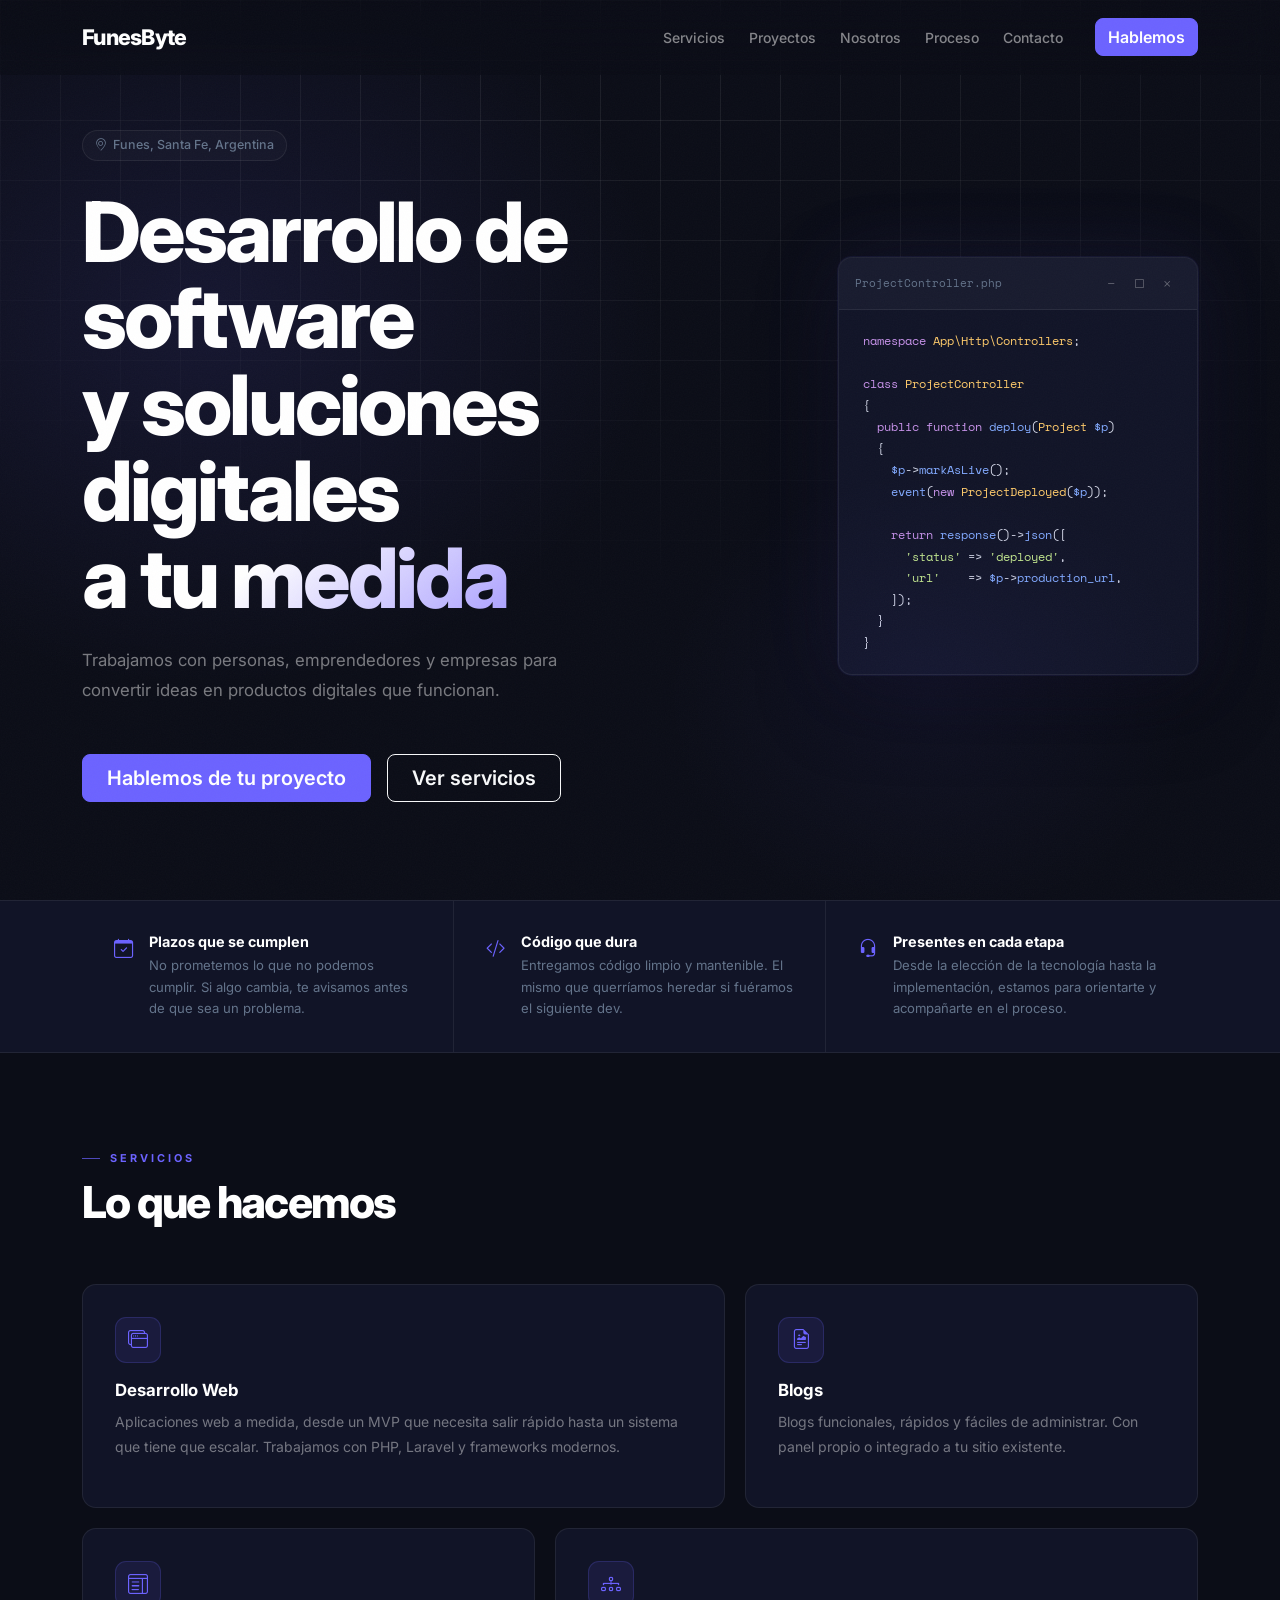
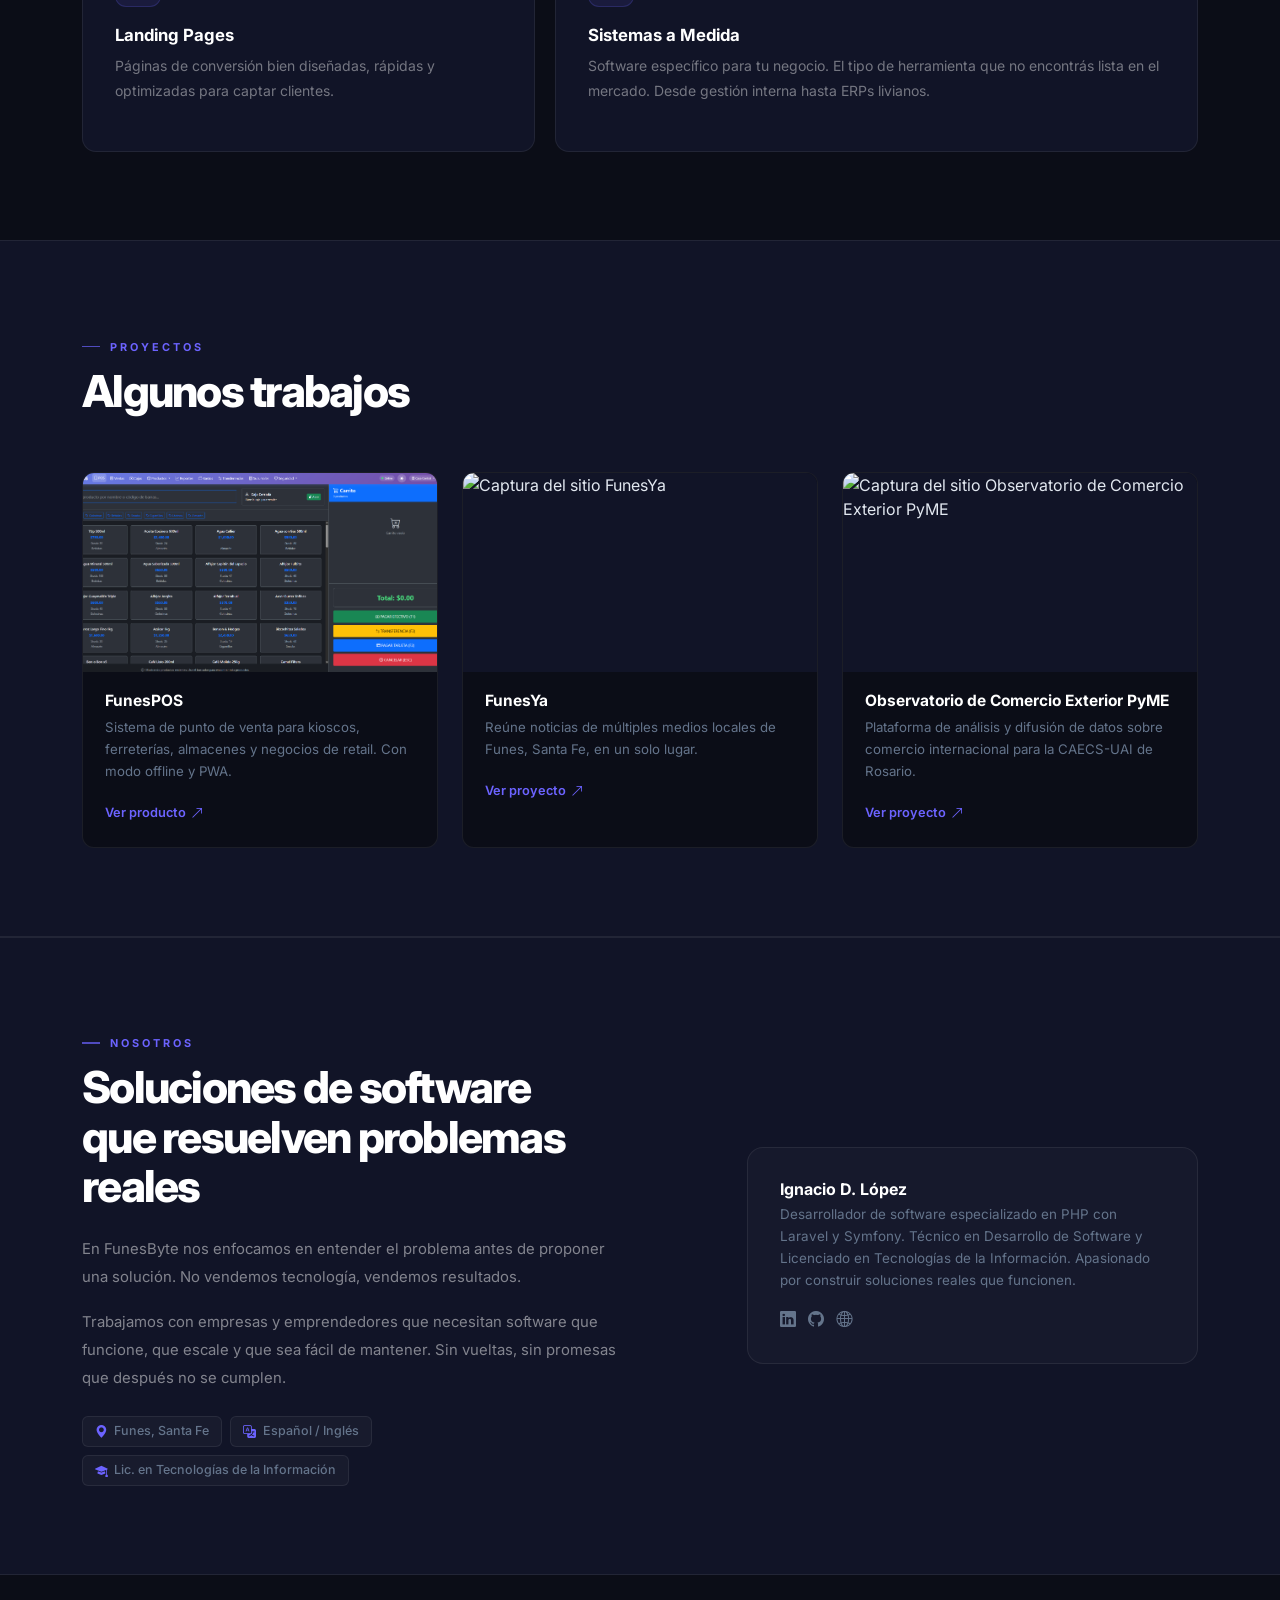
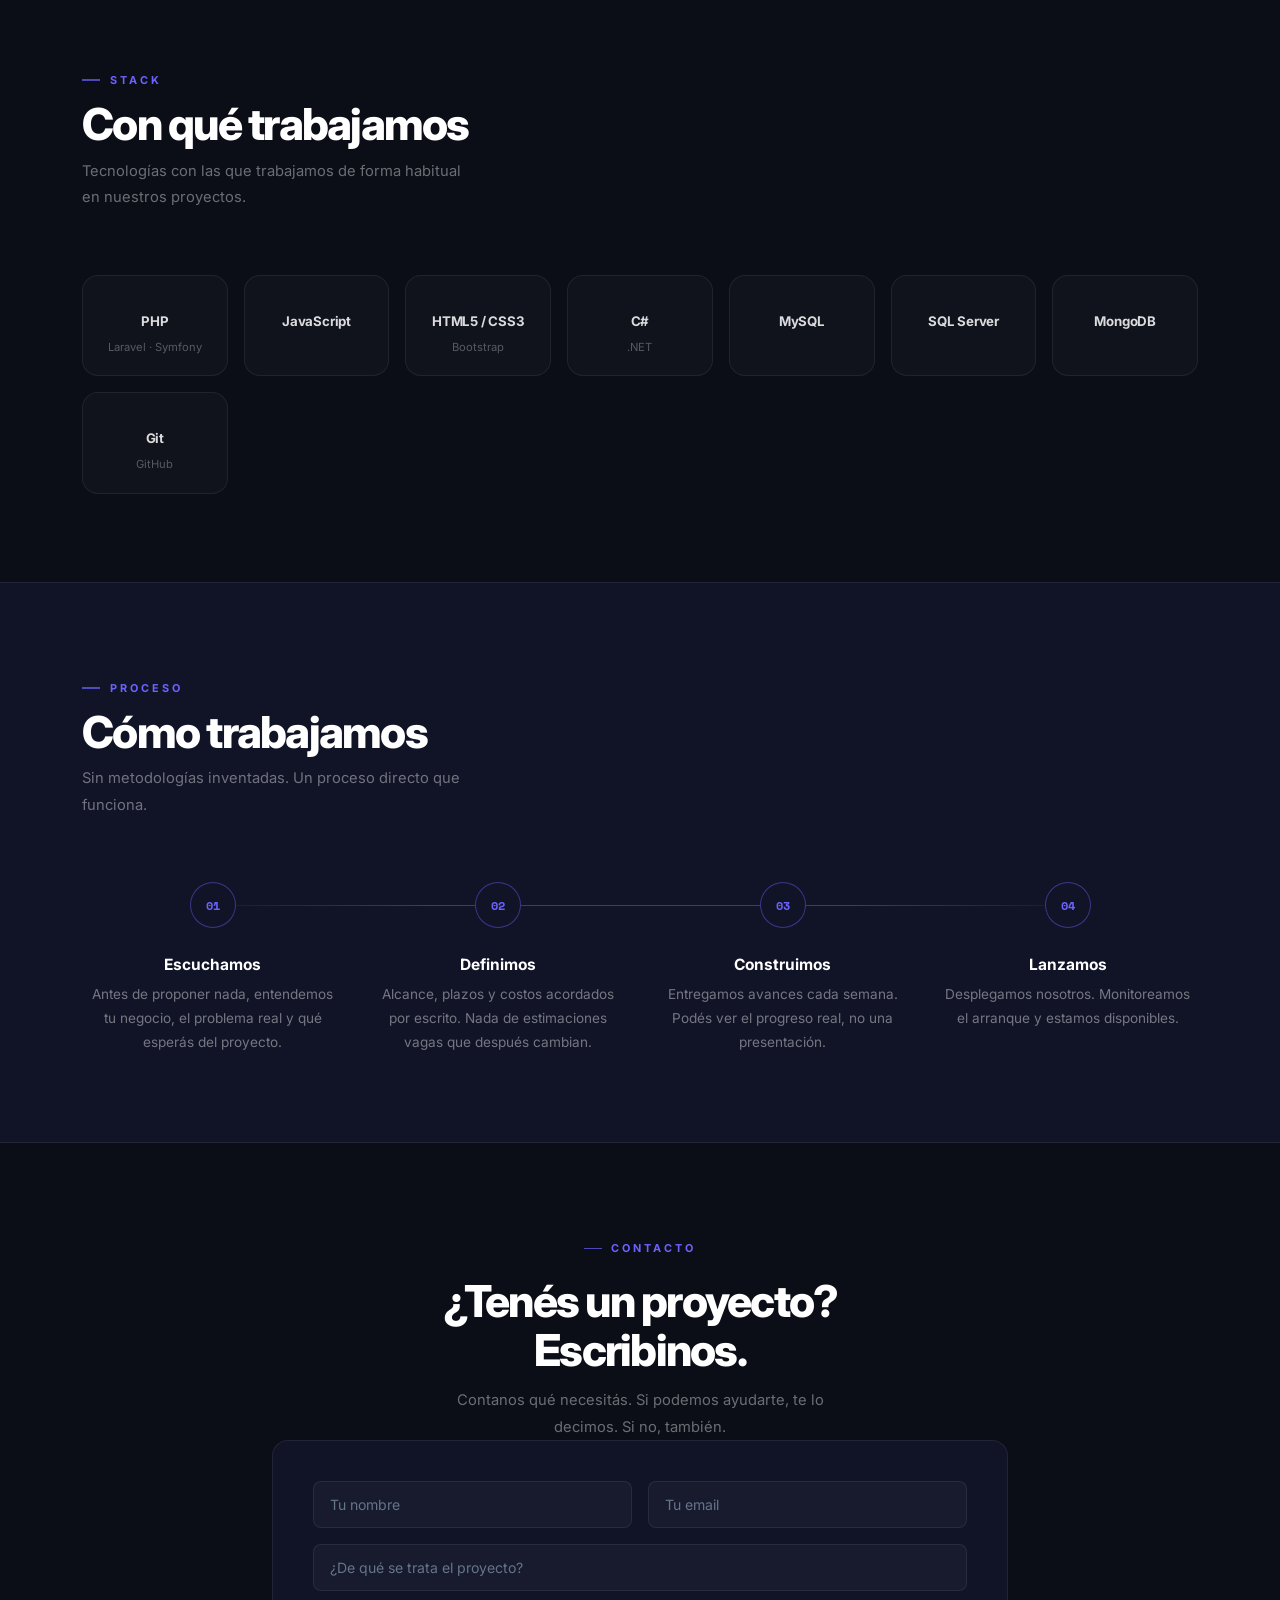
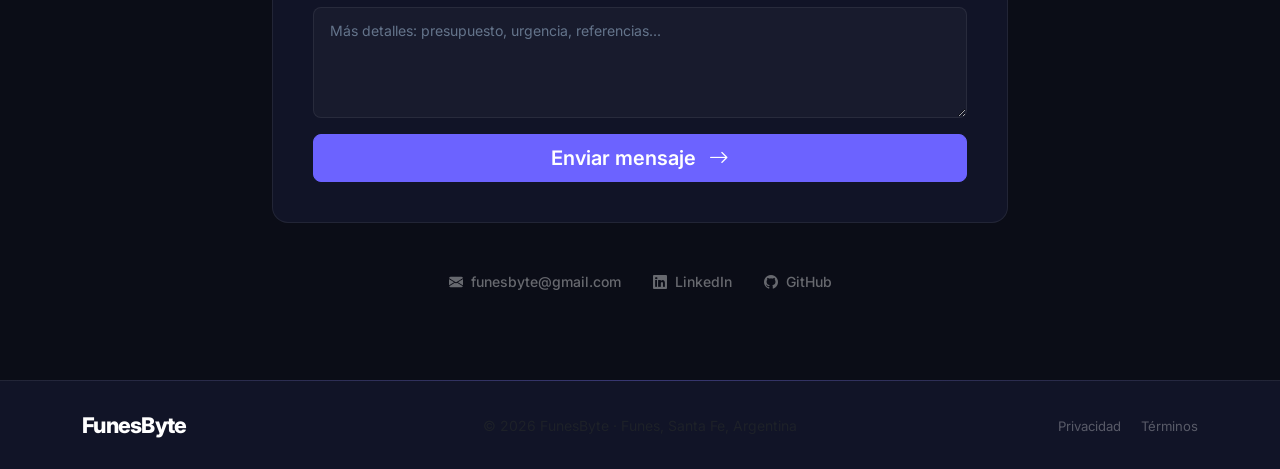
==== commit fa2ac906: "Normalize HTML, update IDs and CSS selectors Clean up HTML markup (lowercase doctype/meta attributes" ====
--- a/index.html
+++ b/index.html
@@ -1,37 +1,37 @@
-<!DOCTYPE html>
+<!doctype html>
 <html lang="es">
 <head>
-  <meta charset="UTF-8" />
-  <meta name="viewport" content="width=device-width, initial-scale=1.0" />
+  <meta charset="utf-8">
+  <meta name="viewport" content="width=device-width, initial-scale=1.0">
   <title>FunesByte — Desarrollo de Software · Funes, Santa Fe</title>
-  <meta name="description" content="Agencia de desarrollo de software en Funes, Santa Fe, Argentina. Aplicaciones web, sistemas a medida, landing pages y blogs para emprendedores y empresas." />
-  <meta name="robots" content="index, follow" />
-  <link rel="canonical" href="https://funesbyte.com/" />
-  <meta name="theme-color" content="#0b0d17" />
+  <meta name="description" content="Agencia de desarrollo de software en Funes, Santa Fe, Argentina. Aplicaciones web, sistemas a medida, landing pages y blogs para emprendedores y empresas.">
+  <meta name="robots" content="index, follow">
+  <link rel="canonical" href="https://funesbyte.com/">
+  <meta name="theme-color" content="#0b0d17">
 
   <!-- Open Graph -->
-  <meta property="og:type" content="website" />
-  <meta property="og:url" content="https://funesbyte.com/" />
-  <meta property="og:title" content="FunesByte — Desarrollo de Software" />
-  <meta property="og:description" content="Convertimos ideas en productos digitales que funcionan. Aplicaciones web, sistemas a medida y más. Funes, Santa Fe, Argentina." />
-  <meta property="og:locale" content="es_AR" />
-  <meta property="og:site_name" content="FunesByte" />
+  <meta property="og:type" content="website">
+  <meta property="og:url" content="https://funesbyte.com/">
+  <meta property="og:title" content="FunesByte — Desarrollo de Software">
+  <meta property="og:description" content="Convertimos ideas en productos digitales que funcionan. Aplicaciones web, sistemas a medida y más. Funes, Santa Fe, Argentina.">
+  <meta property="og:locale" content="es_AR">
+  <meta property="og:site_name" content="FunesByte">
 
   <!-- Twitter Card -->
-  <meta name="twitter:card" content="summary_large_image" />
-  <meta name="twitter:title" content="FunesByte — Desarrollo de Software" />
-  <meta name="twitter:description" content="Convertimos ideas en productos digitales que funcionan." />
+  <meta name="twitter:card" content="summary_large_image">
+  <meta name="twitter:title" content="FunesByte — Desarrollo de Software">
+  <meta name="twitter:description" content="Convertimos ideas en productos digitales que funcionan.">
 
   <!-- Resource hints -->
-  <link rel="dns-prefetch" href="//cdn.jsdelivr.net" />
-  <link rel="preconnect" href="https://fonts.googleapis.com" />
-  <link rel="preconnect" href="https://fonts.gstatic.com" crossorigin />
-
-  <link href="https://cdn.jsdelivr.net/npm/bootstrap@5.3.3/dist/css/bootstrap.min.css" rel="stylesheet" />
-  <link href="https://cdn.jsdelivr.net/npm/bootstrap-icons@1.11.3/font/bootstrap-icons.min.css" rel="stylesheet" />
-  <link href="https://fonts.googleapis.com/css2?family=Inter:ital,wght@0,300;0,400;0,500;0,600;0,700;0,800;1,300;1,400&family=Space+Mono:wght@400;700&display=swap" rel="stylesheet" />
-  <link rel="stylesheet" href="https://cdn.jsdelivr.net/gh/devicons/devicon@latest/devicon.min.css" />
-  <link rel="stylesheet" href="style.css" />
+  <link rel="dns-prefetch" href="//cdn.jsdelivr.net">
+  <link rel="preconnect" href="https://fonts.googleapis.com">
+  <link rel="preconnect" href="https://fonts.gstatic.com" crossorigin>
+
+  <link href="https://cdn.jsdelivr.net/npm/bootstrap@5.3.3/dist/css/bootstrap.min.css" rel="stylesheet">
+  <link href="https://cdn.jsdelivr.net/npm/bootstrap-icons@1.11.3/font/bootstrap-icons.min.css" rel="stylesheet">
+  <link href="https://fonts.googleapis.com/css2?family=Inter:ital,wght@0,300;0,400;0,500;0,600;0,700;0,800;1,300;1,400&family=Space+Mono:wght@400;700&display=swap" rel="stylesheet">
+  <link rel="stylesheet" href="https://cdn.jsdelivr.net/gh/devicons/devicon@latest/devicon.min.css">
+  <link rel="stylesheet" href="style.css">
 
   <!-- Structured data — ProfessionalService -->
   <script type="application/ld+json">
@@ -72,11 +72,11 @@
       <a class="navbar-brand" href="#">
         <span class="brand-text">FunesByte</span>
       </a>
-      <button class="navbar-toggler" type="button" data-bs-toggle="collapse" data-bs-target="#navMenu"
-        aria-controls="navMenu" aria-expanded="false" aria-label="Abrir menú de navegación">
+      <button class="navbar-toggler" type="button" data-bs-toggle="collapse" data-bs-target="#nav-menu"
+        aria-controls="nav-menu" aria-expanded="false" aria-label="Abrir menú de navegación">
         <span class="navbar-toggler-icon"></span>
       </button>
-      <div class="collapse navbar-collapse" id="navMenu">
+      <div class="collapse navbar-collapse" id="nav-menu">
         <ul class="navbar-nav ms-auto gap-lg-2">
           <li class="nav-item"><a class="nav-link" href="#servicios">Servicios</a></li>
           <li class="nav-item"><a class="nav-link" href="#proyectos">Proyectos</a></li>
@@ -99,8 +99,8 @@
         <div class="col-lg-7">
           <p class="hero-location"><i class="bi bi-geo-alt" aria-hidden="true"></i> Funes, Santa Fe, Argentina</p>
           <h1 class="hero-title">
-            Desarrollo de software<br />
-            y soluciones digitales<br />
+            Desarrollo de software<br>
+            y soluciones digitales<br>
             <span class="text-gradient">a tu medida</span>
           </h1>
           <p class="hero-sub">
@@ -221,7 +221,7 @@
         <div class="col-md-6 col-lg-4">
           <div class="project-card">
             <div class="project-img">
-              <img src="img/POS.png" alt="Captura de pantalla del sistema FunesPOS" loading="lazy" width="600" height="340" />
+              <img src="img/POS.png" alt="Captura de pantalla del sistema FunesPOS" loading="lazy" width="600" height="340">
             </div>
             <div class="project-body">
               <h5>FunesPOS</h5>
@@ -234,7 +234,7 @@
         <div class="col-md-6 col-lg-4">
           <div class="project-card">
             <div class="project-img">
-              <img src="https://s0.wp.com/mshots/v1/https://www.funesya.com.ar/?w=600&h=340" alt="Captura del sitio FunesYa" loading="lazy" width="600" height="340" />
+              <img src="https://s0.wp.com/mshots/v1/https://www.funesya.com.ar/?w=600&h=340" alt="Captura del sitio FunesYa" loading="lazy" width="600" height="340">
             </div>
             <div class="project-body">
               <h5>FunesYa</h5>
@@ -247,7 +247,7 @@
         <div class="col-md-6 col-lg-4">
           <div class="project-card">
             <div class="project-img">
-              <img src="https://s0.wp.com/mshots/v1/https://www.observatoriocomex.org/?w=600&h=340" alt="Captura del sitio Observatorio de Comercio Exterior PyME" loading="lazy" width="600" height="340" />
+              <img src="https://s0.wp.com/mshots/v1/https://www.observatoriocomex.org/?w=600&h=340" alt="Captura del sitio Observatorio de Comercio Exterior PyME" loading="lazy" width="600" height="340">
             </div>
             <div class="project-body">
               <h5>Observatorio de Comercio Exterior PyME</h5>
@@ -267,7 +267,7 @@
       <div class="row align-items-center">
         <div class="col-lg-6 mb-5 mb-lg-0">
           <span class="section-tag">Nosotros</span>
-          <h2 class="section-title">Soluciones de software<br />que resuelven problemas reales</h2>
+          <h2 class="section-title">Soluciones de software<br>que resuelven problemas reales</h2>
           <p class="about-text mt-4">
             En FunesByte nos enfocamos en entender el problema antes de proponer
             una solución. No vendemos tecnología, vendemos resultados.
@@ -410,24 +410,24 @@
       <div class="row justify-content-center">
         <div class="col-lg-8 text-center">
           <span class="section-tag">Contacto</span>
-          <h2 class="section-title mt-2">¿Tenés un proyecto?<br />Escribinos.</h2>
-          <p class="section-sub mb-5" style="margin: 0.75rem auto 0;">
+          <h2 class="section-title mt-2">¿Tenés un proyecto?<br>Escribinos.</h2>
+          <p class="section-sub section-sub--contact">
             Contanos qué necesitás. Si podemos ayudarte, te lo decimos.
             Si no, también.
           </p>
           <div class="contact-card">
-            <form class="row g-3" id="contactForm" action="https://formspree.io/f/xjgdygqb" method="POST">
+            <form class="row g-3" id="contact-form" action="https://formspree.io/f/xjgdygqb" method="POST">
               <div class="col-md-6">
                 <label for="contact-name" class="visually-hidden">Tu nombre</label>
-                <input type="text" id="contact-name" name="name" class="form-control" placeholder="Tu nombre" required autocomplete="name" />
+                <input type="text" id="contact-name" name="name" class="form-control" placeholder="Tu nombre" required autocomplete="name">
               </div>
               <div class="col-md-6">
                 <label for="contact-email" class="visually-hidden">Tu email</label>
-                <input type="email" id="contact-email" name="email" class="form-control" placeholder="Tu email" required autocomplete="email" />
+                <input type="email" id="contact-email" name="email" class="form-control" placeholder="Tu email" required autocomplete="email">
               </div>
               <div class="col-12">
                 <label for="contact-project" class="visually-hidden">¿De qué se trata el proyecto?</label>
-                <input type="text" id="contact-project" name="project" class="form-control" placeholder="¿De qué se trata el proyecto?" required />
+                <input type="text" id="contact-project" name="project" class="form-control" placeholder="¿De qué se trata el proyecto?" required>
               </div>
               <div class="col-12">
                 <label for="contact-details" class="visually-hidden">Más detalles</label>
--- a/style.css
+++ b/style.css
@@ -58,21 +58,21 @@
   letter-spacing: -0.75px;
 }
 
-.nav-link {
-  color: rgba(255,255,255,0.5) !important;
+.navbar .nav-link {
+  color: rgba(255,255,255,0.5);
   font-size: 0.875rem;
   font-weight: 500;
   transition: color 0.2s;
   position: relative;
 }
 
-.nav-link:hover { color: #fff !important; }
-
-.nav-link.active {
-  color: #fff !important;
-}
-
-.nav-link.active::after {
+.navbar .nav-link:hover { color: #fff; }
+
+.navbar .nav-link.active {
+  color: #fff;
+}
+
+.navbar .nav-link.active::after {
   content: '';
   position: absolute;
   bottom: -3px;
@@ -355,6 +355,10 @@
   color: rgba(255,255,255,0.4);
   line-height: 1.8;
   max-width: 400px;
+}
+
+.section-sub--contact {
+  margin: 0.75rem auto 0;
 }
 
 /* ---- SERVICE CARDS — bento grid ---- */
@@ -881,8 +885,8 @@
   opacity: 0.3;
 }
 
-.footer .text-muted {
-  color: rgba(255,255,255,0.45) !important;
+.footer p.text-muted {
+  color: rgba(255,255,255,0.45);
 }
 
 .footer-link {
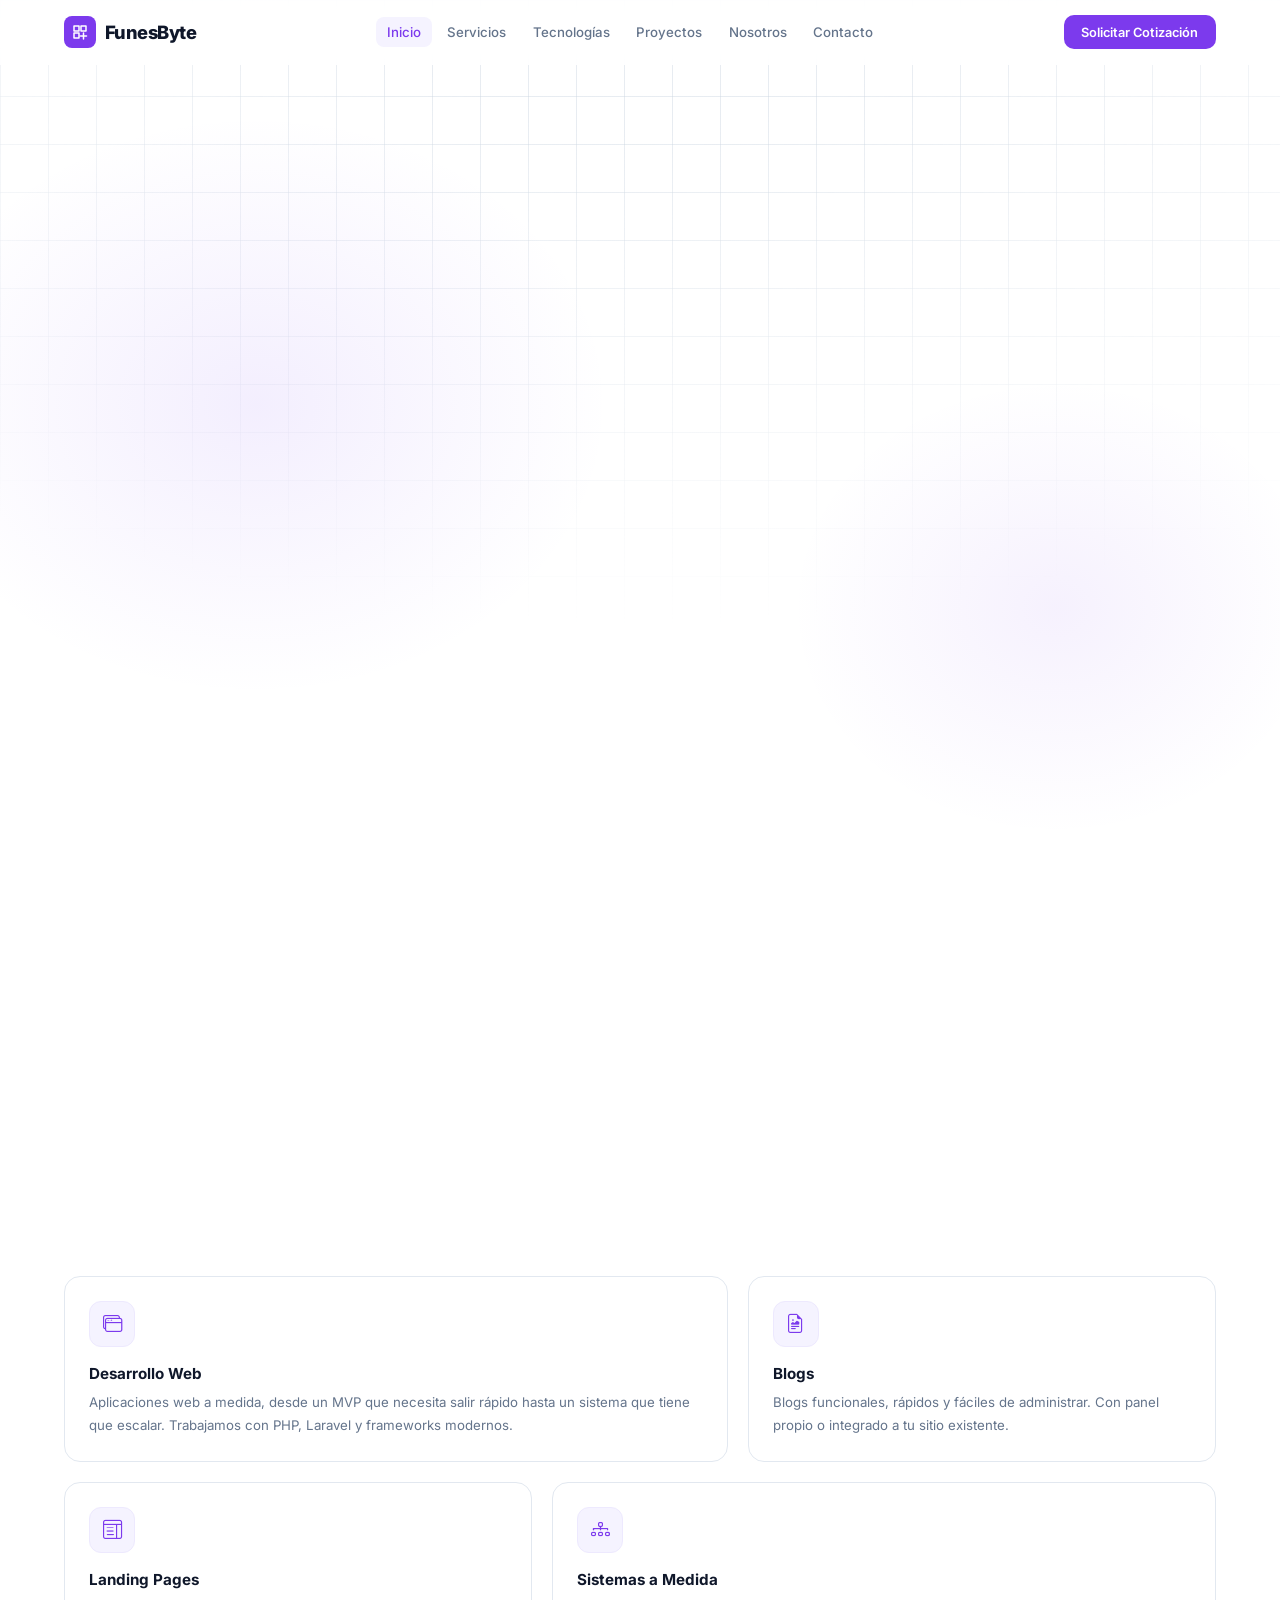
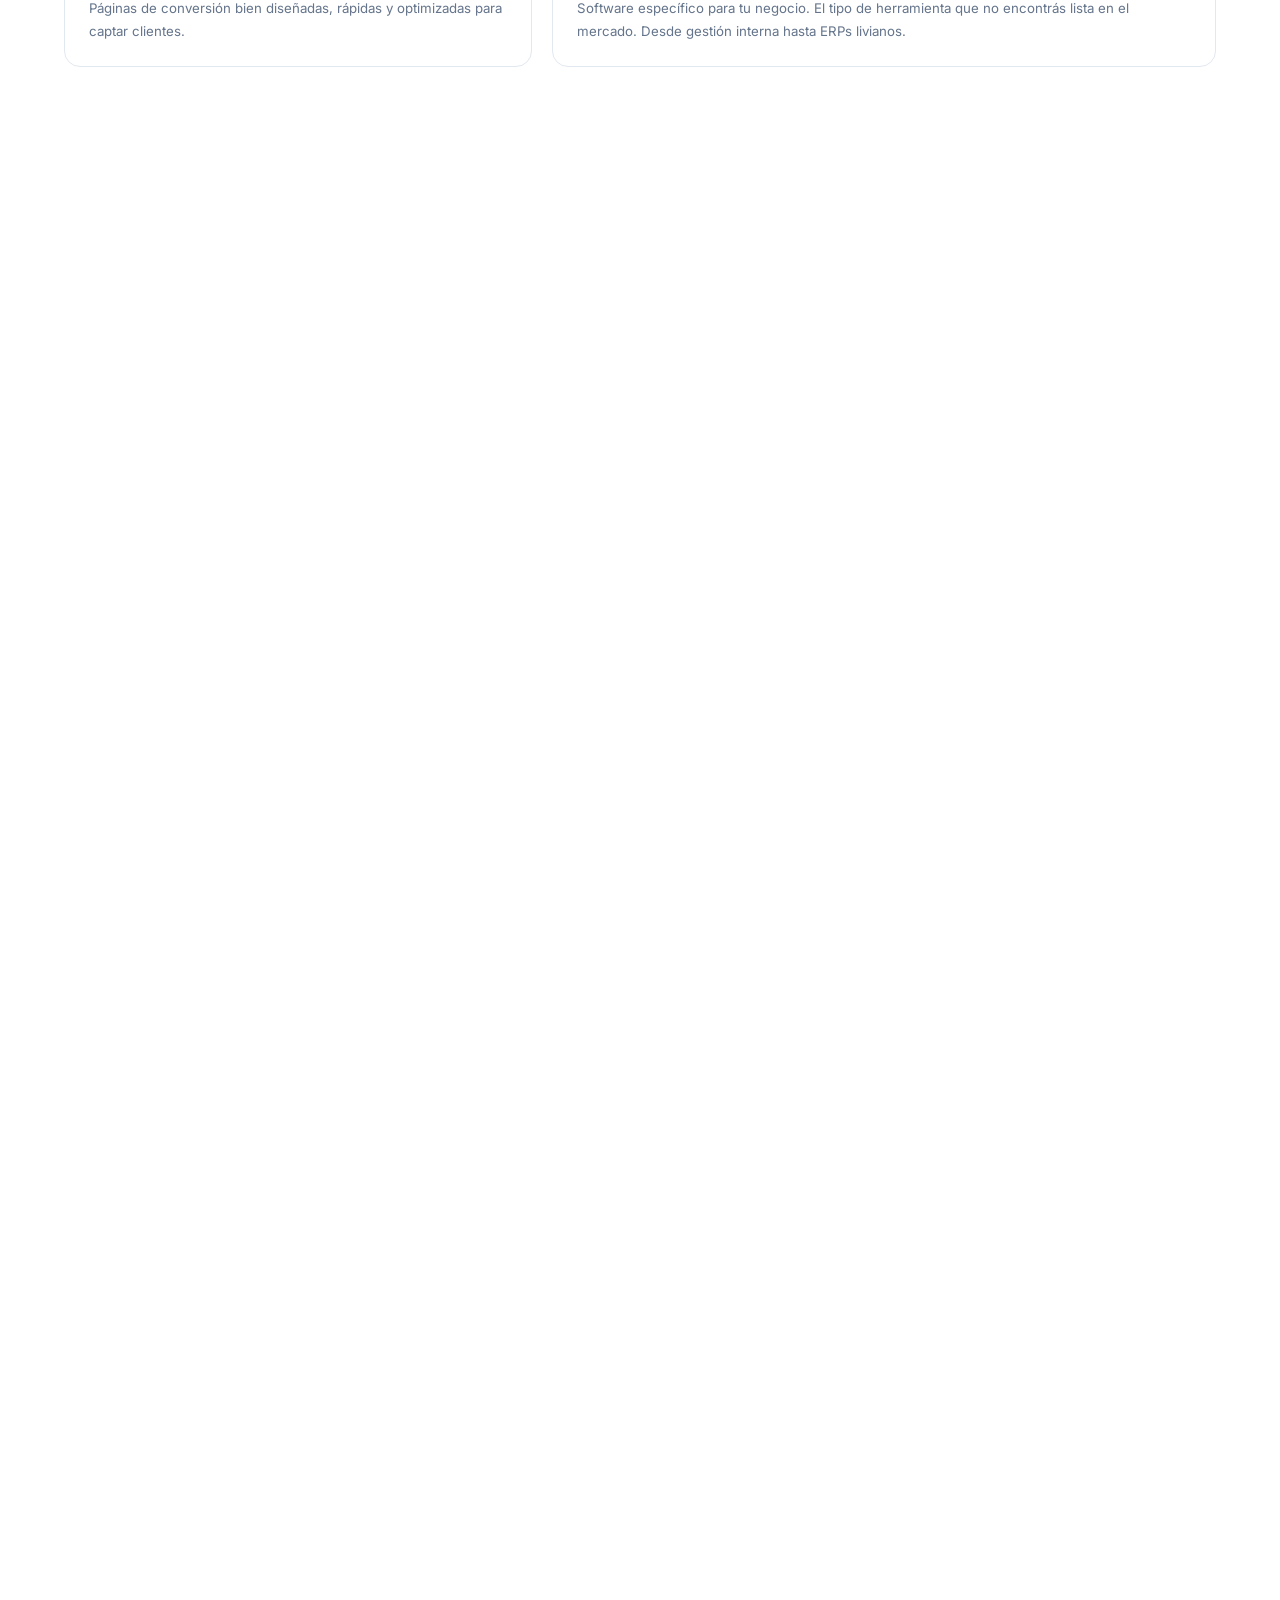
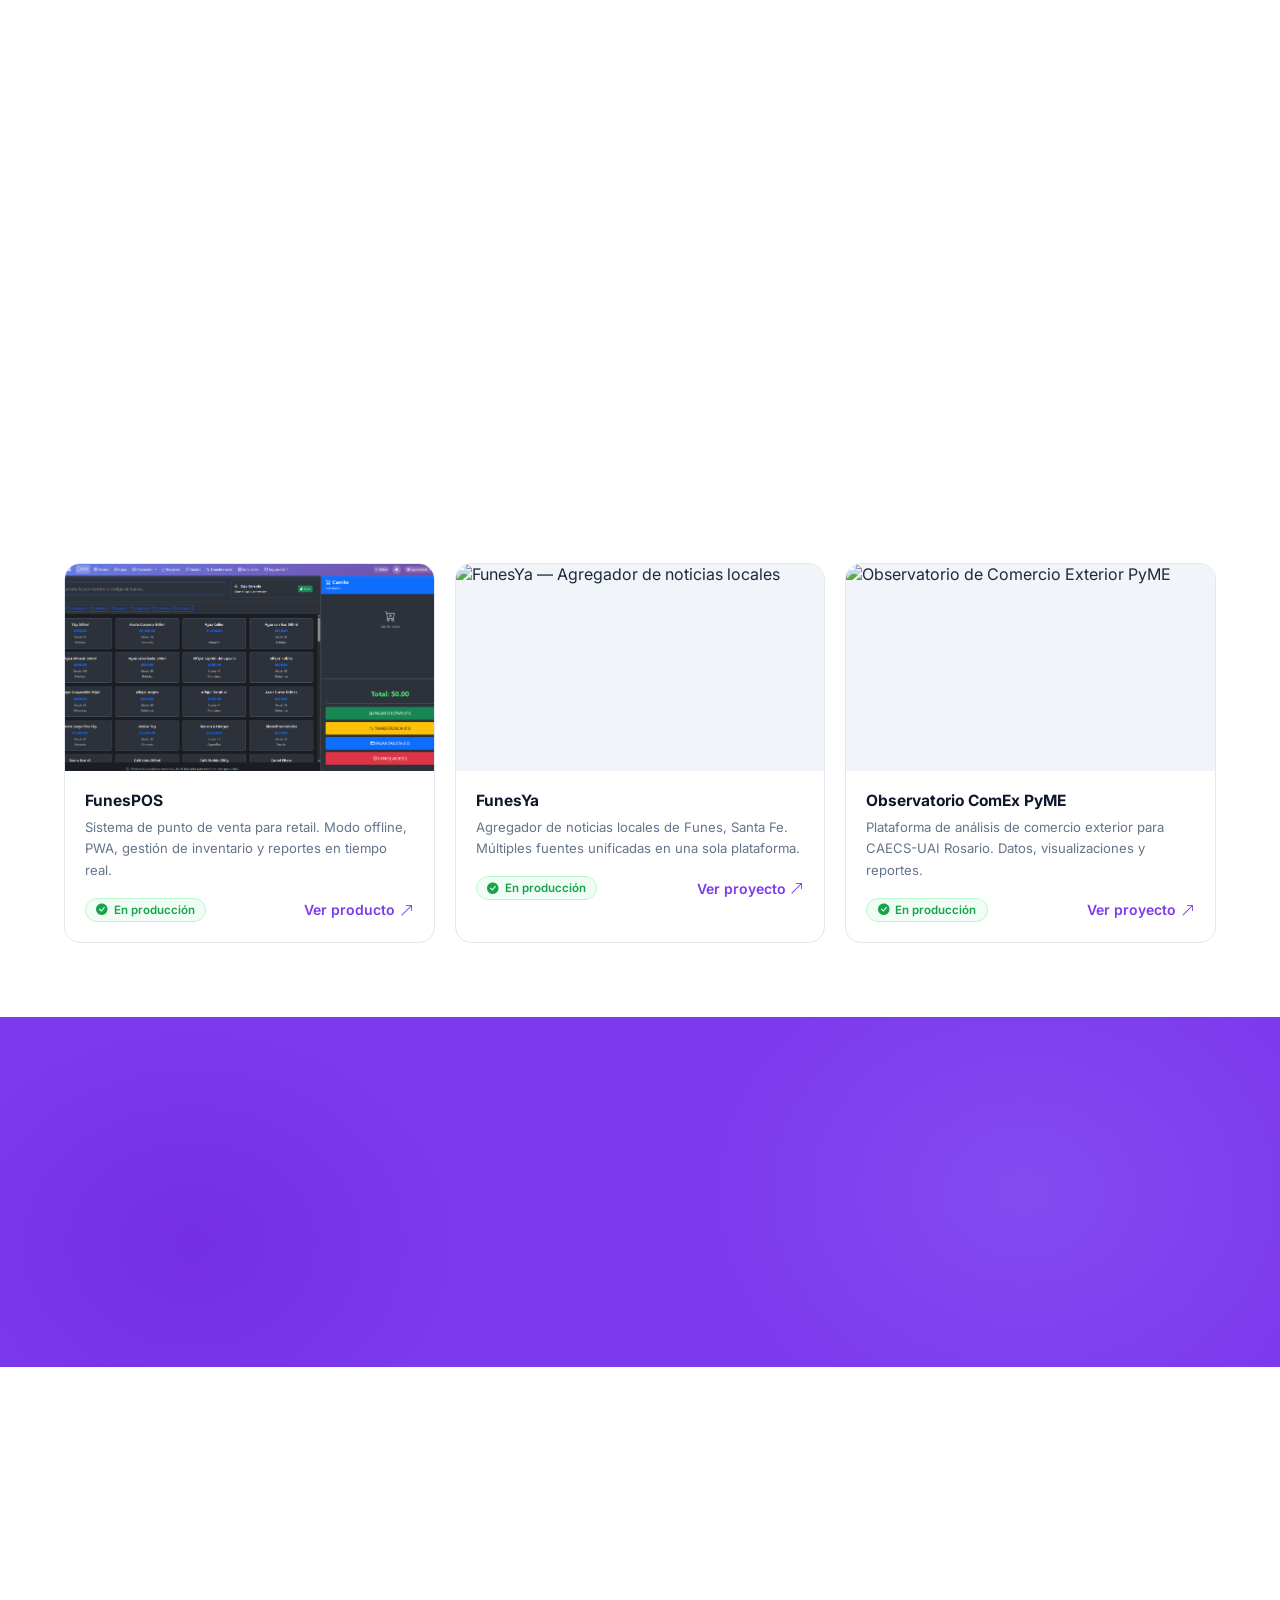
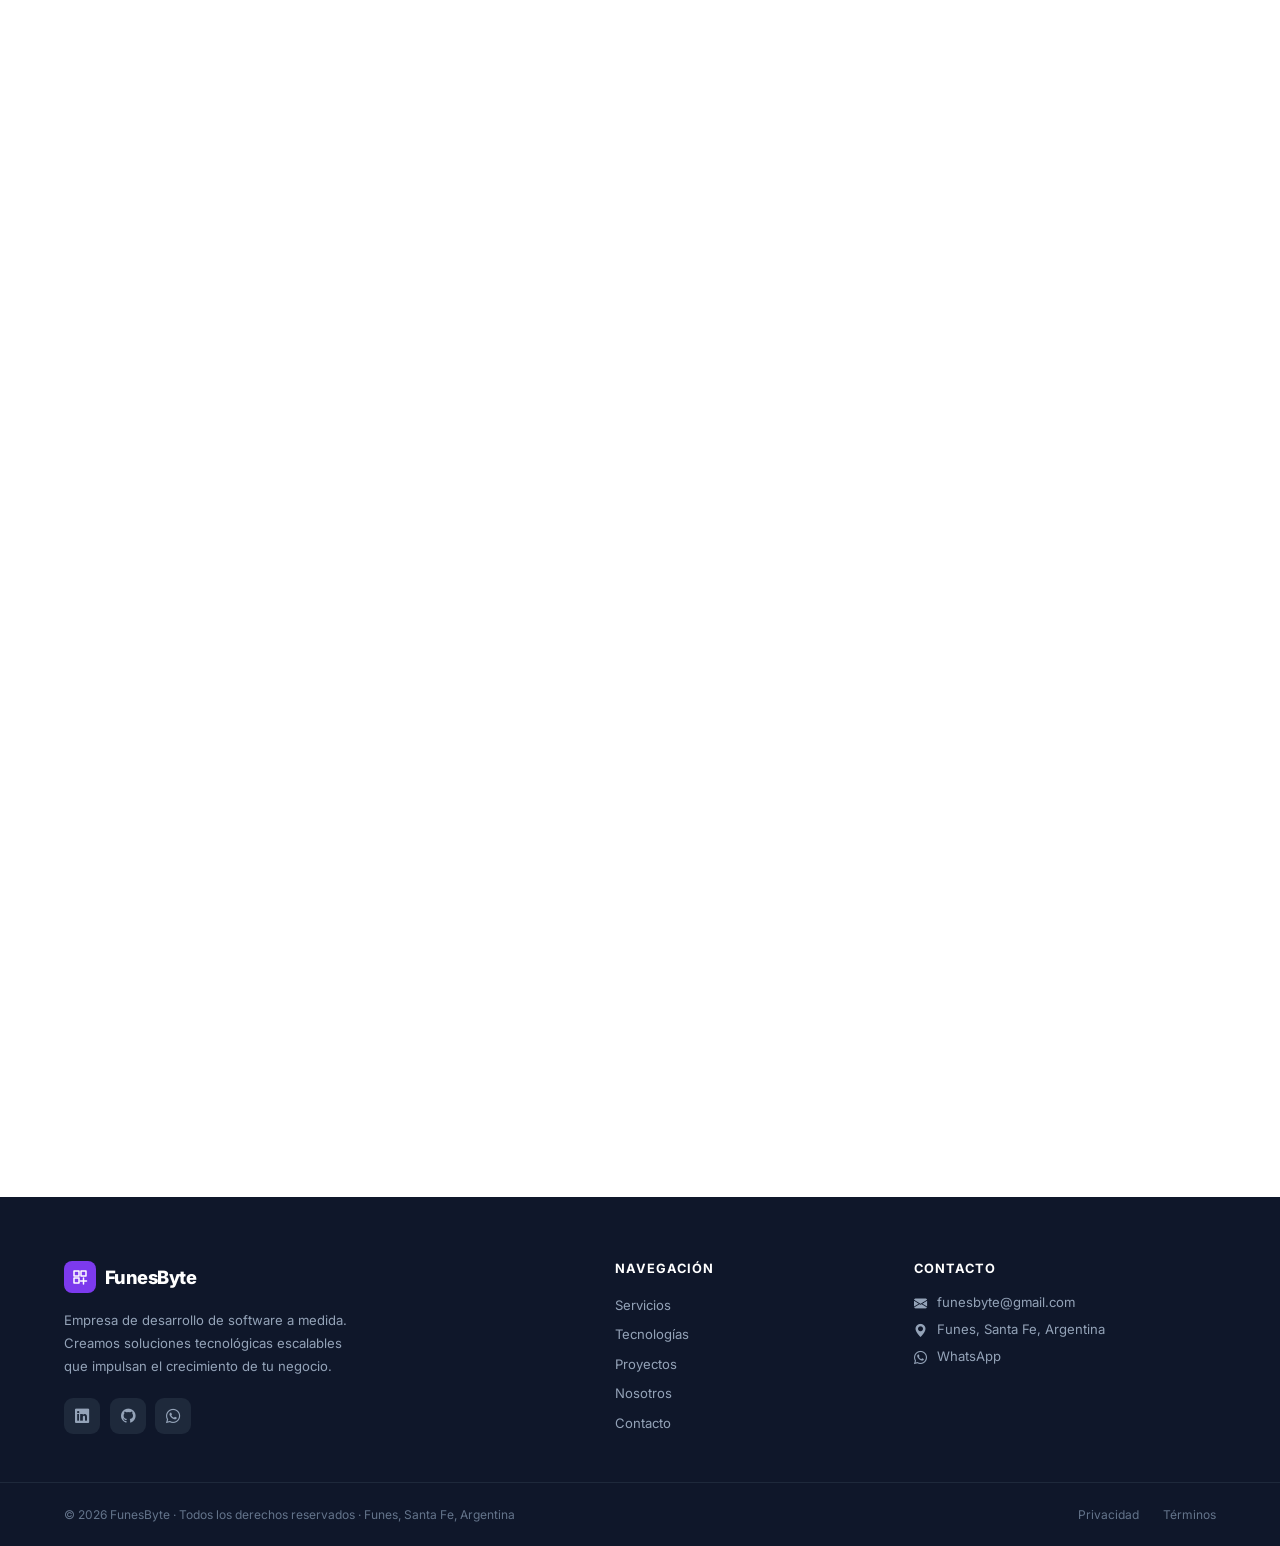
==== commit 2a0f959b: "Redesign FunesPOS page and styles Rework FunesPOS UI and assets: replace legacy fp-* styles with a n" ====
--- a/index.html
+++ b/index.html
@@ -1,39 +1,73 @@
 <!doctype html>
-<html lang="es">
+<html lang="es" class="scroll-smooth">
 <head>
   <meta charset="utf-8">
   <meta name="viewport" content="width=device-width, initial-scale=1.0">
-  <title>FunesByte — Desarrollo de Software · Funes, Santa Fe</title>
-  <meta name="description" content="Agencia de desarrollo de software en Funes, Santa Fe, Argentina. Aplicaciones web, sistemas a medida, landing pages y blogs para emprendedores y empresas.">
+  <title>FunesByte — Desarrollo de Software a Medida para Empresas</title>
+  <meta name="description" content="Empresa de desarrollo de software a medida en Argentina. Creamos soluciones tecnológicas escalables: sistemas de gestión, aplicaciones web, APIs y automatización para empresas.">
+  <meta name="keywords" content="desarrollo de software a medida, software empresarial, desarrollo web, sistemas de gestión, software para empresas, Argentina">
   <meta name="robots" content="index, follow">
   <link rel="canonical" href="https://funesbyte.com/">
-  <meta name="theme-color" content="#0b0d17">
+  <meta name="theme-color" content="#7C3AED">
 
   <!-- Open Graph -->
   <meta property="og:type" content="website">
   <meta property="og:url" content="https://funesbyte.com/">
-  <meta property="og:title" content="FunesByte — Desarrollo de Software">
-  <meta property="og:description" content="Convertimos ideas en productos digitales que funcionan. Aplicaciones web, sistemas a medida y más. Funes, Santa Fe, Argentina.">
+  <meta property="og:title" content="FunesByte — Desarrollo de Software a Medida para Empresas">
+  <meta property="og:description" content="Creamos soluciones tecnológicas escalables que impulsan el crecimiento de tu negocio.">
   <meta property="og:locale" content="es_AR">
   <meta property="og:site_name" content="FunesByte">
 
   <!-- Twitter Card -->
   <meta name="twitter:card" content="summary_large_image">
-  <meta name="twitter:title" content="FunesByte — Desarrollo de Software">
-  <meta name="twitter:description" content="Convertimos ideas en productos digitales que funcionan.">
-
-  <!-- Resource hints -->
-  <link rel="dns-prefetch" href="//cdn.jsdelivr.net">
+  <meta name="twitter:title" content="FunesByte — Desarrollo de Software a Medida">
+  <meta name="twitter:description" content="Creamos soluciones tecnológicas escalables que impulsan el crecimiento de tu negocio.">
+
+  <!-- Fonts -->
   <link rel="preconnect" href="https://fonts.googleapis.com">
   <link rel="preconnect" href="https://fonts.gstatic.com" crossorigin>
-
-  <link href="https://cdn.jsdelivr.net/npm/bootstrap@5.3.3/dist/css/bootstrap.min.css" rel="stylesheet">
-  <link href="https://cdn.jsdelivr.net/npm/bootstrap-icons@1.11.3/font/bootstrap-icons.min.css" rel="stylesheet">
-  <link href="https://fonts.googleapis.com/css2?family=Inter:ital,wght@0,300;0,400;0,500;0,600;0,700;0,800;1,300;1,400&family=Space+Mono:wght@400;700&display=swap" rel="stylesheet">
+  <link href="https://fonts.googleapis.com/css2?family=Inter:wght@300;400;500;600;700;800;900&display=swap" rel="stylesheet">
+
+  <!-- Icons -->
+  <link rel="dns-prefetch" href="//cdn.jsdelivr.net">
+  <link rel="stylesheet" href="https://cdn.jsdelivr.net/npm/bootstrap-icons@1.11.3/font/bootstrap-icons.min.css">
   <link rel="stylesheet" href="https://cdn.jsdelivr.net/gh/devicons/devicon@latest/devicon.min.css">
+
+  <!-- Tailwind CSS -->
+  <script src="https://cdn.tailwindcss.com"></script>
+  <script>
+    tailwind.config = {
+      darkMode: 'class',
+      theme: {
+        extend: {
+          fontFamily: { sans: ['Inter', 'sans-serif'] },
+          colors: {
+            brand: {
+              50:  '#f5f3ff',
+              100: '#ede9fe',
+              200: '#ddd6fe',
+              300: '#c4b5fd',
+              400: '#a78bfa',
+              500: '#8B5CF6',
+              600: '#7C3AED',
+              700: '#6D28D9',
+              800: '#5b21b6',
+              900: '#4c1d95',
+            }
+          },
+          boxShadow: {
+            'brand-sm': '0 4px 16px rgba(124,58,237,0.18)',
+            'brand':    '0 8px 30px rgba(124,58,237,0.25)',
+            'brand-lg': '0 16px 50px rgba(124,58,237,0.3)',
+          }
+        }
+      }
+    }
+  </script>
+
   <link rel="stylesheet" href="style.css">
 
-  <!-- Structured data — ProfessionalService -->
+  <!-- Schema.org -->
   <script type="application/ld+json">
   {
     "@context": "https://schema.org",
@@ -41,7 +75,7 @@
     "name": "FunesByte",
     "url": "https://funesbyte.com",
     "email": "funesbyte@gmail.com",
-    "description": "Agencia de desarrollo de software especializada en aplicaciones web, sistemas a medida, landing pages y blogs. Funes, Santa Fe, Argentina.",
+    "description": "Empresa de desarrollo de software a medida. Soluciones tecnológicas escalables: sistemas de gestión, aplicaciones web, APIs y microservicios, automatización de procesos.",
     "address": {
       "@type": "PostalAddress",
       "addressLocality": "Funes",
@@ -53,397 +87,576 @@
       "name": "Ignacio D. López",
       "jobTitle": "Fundador & Lead Developer",
       "url": "https://www.ignaciodlopez.com",
-      "sameAs": [
-        "https://linkedin.com/in/ignaciolopez",
-        "https://github.com/ignaciodlopez"
-      ]
+      "sameAs": ["https://linkedin.com/in/ignaciolopez","https://github.com/ignaciodlopez"]
     },
-    "knowsAbout": ["PHP", "Laravel", "Symfony", "C#", ".NET", "MySQL", "MongoDB", "Desarrollo Web"],
+    "knowsAbout": ["Desarrollo de Software","PHP","Laravel","C#",".NET","Python","React","Angular","Node.js","Docker","AWS","Azure","MySQL","PostgreSQL"],
     "areaServed": "Argentina",
-    "inLanguage": "es"
+    "inLanguage": "es",
+    "serviceType": ["Desarrollo de Software a Medida","Sistemas de Gestión","Aplicaciones Web","APIs y Microservicios","Automatización de Procesos"]
   }
   </script>
 </head>
-<body>
-
-  <!-- NAVBAR -->
-  <nav class="navbar navbar-expand-lg fixed-top" id="navbar" aria-label="Navegación principal">
-    <div class="container">
-      <a class="navbar-brand" href="#">
-        <span class="brand-text">FunesByte</span>
+<body class="font-sans bg-white text-slate-900 antialiased overflow-x-hidden">
+
+  <!-- ===== NAVBAR ===== -->
+  <nav id="navbar" aria-label="Navegación principal">
+    <div class="nav-container">
+      <div class="nav-inner">
+
+        <!-- Logo -->
+        <a href="#inicio" class="nav-logo" aria-label="FunesByte — Inicio">
+          <div class="nav-logo-icon">
+            <svg width="16" height="16" viewBox="0 0 16 16" fill="none" aria-hidden="true">
+              <path d="M2 2h5v5H2zM9 2h5v5H9zM2 9h5v5H2zM11.5 9v6M8.5 12h6" stroke="white" stroke-width="1.5" stroke-linecap="round" stroke-linejoin="round"/>
+            </svg>
+          </div>
+          <span class="nav-logo-text">FunesByte</span>
+        </a>
+
+        <!-- Desktop nav -->
+        <ul class="nav-links" role="list">
+          <li><a href="#inicio"      class="nav-link">Inicio</a></li>
+          <li><a href="#servicios"   class="nav-link">Servicios</a></li>
+          <li><a href="#tecnologias" class="nav-link">Tecnologías</a></li>
+          <li><a href="#proyectos"   class="nav-link">Proyectos</a></li>
+          <li><a href="#nosotros"    class="nav-link">Nosotros</a></li>
+          <li><a href="#contacto"    class="nav-link">Contacto</a></li>
+        </ul>
+
+        <div class="nav-actions">
+          <a href="#contacto" class="btn-primary-sm">Solicitar Cotización</a>
+          <button id="mobile-menu-btn" class="mobile-toggle" aria-label="Abrir menú" aria-expanded="false" aria-controls="mobile-menu">
+            <i class="bi bi-list" aria-hidden="true"></i>
+          </button>
+        </div>
+      </div>
+
+      <!-- Mobile menu -->
+      <div id="mobile-menu" class="mobile-menu hidden" role="dialog" aria-label="Menú de navegación">
+        <a href="#inicio"      class="mobile-link">Inicio</a>
+        <a href="#servicios"   class="mobile-link">Servicios</a>
+        <a href="#tecnologias" class="mobile-link">Tecnologías</a>
+        <a href="#proyectos"   class="mobile-link">Proyectos</a>
+        <a href="#nosotros"    class="mobile-link">Nosotros</a>
+        <a href="#contacto"    class="mobile-link">Contacto</a>
+        <a href="#contacto"    class="mobile-cta">Solicitar Cotización</a>
+      </div>
+    </div>
+  </nav>
+
+  <main id="contenido-principal">
+
+  <!-- ===== HERO ===== -->
+  <section class="hero-section" id="inicio">
+    <div class="hero-bg" aria-hidden="true">
+      <div class="hero-grid"></div>
+      <div class="hero-glow-1"></div>
+      <div class="hero-glow-2"></div>
+    </div>
+
+    <div class="section-container hero-container">
+      <!-- Text -->
+      <div class="hero-text fade-in">
+        <h1 class="hero-title">
+          Desarrollo de Software<br>
+          a Medida para<br>
+          <span class="text-brand-600">Empresas</span>
+        </h1>
+        <p class="hero-sub">
+          Creamos soluciones tecnológicas escalables que impulsan el crecimiento de tu negocio. Del diseño al despliegue, con foco en resultados.
+        </p>
+        <div class="hero-ctas">
+          <a href="#contacto" class="btn-primary">
+            Solicitar una reunión <i class="bi bi-arrow-right" aria-hidden="true"></i>
+          </a>
+          <a href="#proyectos" class="btn-outline">
+            Ver proyectos <i class="bi bi-arrow-up-right" aria-hidden="true"></i>
+          </a>
+        </div>
+        <div class="hero-stats">
+          <div class="hero-stat">
+            <span class="hero-stat-num">+20</span>
+            <span class="hero-stat-label">Proyectos entregados</span>
+          </div>
+          <div class="hero-stat-sep" aria-hidden="true"></div>
+          <div class="hero-stat">
+            <span class="hero-stat-num">100%</span>
+            <span class="hero-stat-label">A medida</span>
+          </div>
+          <div class="hero-stat-sep" aria-hidden="true"></div>
+          <div class="hero-stat">
+            <span class="hero-stat-num">24/7</span>
+            <span class="hero-stat-label">Soporte continuo</span>
+          </div>
+        </div>
+      </div>
+
+      <!-- Dashboard illustration -->
+      <div class="hero-visual fade-in fade-delay" aria-hidden="true">
+        <div class="dashboard-card">
+          <div class="dashboard-bar">
+            <div class="dashboard-dots">
+              <span class="dot dot-red"></span>
+              <span class="dot dot-yellow"></span>
+              <span class="dot dot-green"></span>
+            </div>
+            <div class="dashboard-url">
+              <i class="bi bi-lock-fill"></i> app.funesbyte.com
+            </div>
+          </div>
+
+          <div class="dashboard-metrics">
+            <div class="metric metric-brand">
+              <div class="metric-label">Ventas</div>
+              <div class="metric-value">$48.2K</div>
+              <div class="metric-change positive"><i class="bi bi-arrow-up-right"></i> +12%</div>
+            </div>
+            <div class="metric">
+              <div class="metric-label">Usuarios</div>
+              <div class="metric-value">1,842</div>
+              <div class="metric-change positive"><i class="bi bi-arrow-up-right"></i> +8%</div>
+            </div>
+            <div class="metric">
+              <div class="metric-label">Estado</div>
+              <div class="metric-value">94%</div>
+              <div class="metric-change ok"><i class="bi bi-check-circle"></i> OK</div>
+            </div>
+          </div>
+
+          <div class="dashboard-chart" role="img" aria-label="Gráfico de actividad">
+            <div class="chart-bars">
+              <div class="chart-bar" style="height:45%"></div>
+              <div class="chart-bar" style="height:62%"></div>
+              <div class="chart-bar" style="height:38%"></div>
+              <div class="chart-bar" style="height:80%"></div>
+              <div class="chart-bar active" style="height:55%"></div>
+              <div class="chart-bar active" style="height:92%"></div>
+              <div class="chart-bar active" style="height:70%"></div>
+            </div>
+          </div>
+
+          <div class="dashboard-activity">
+            <div class="activity-item">
+              <div class="activity-icon activity-success"><i class="bi bi-check-circle-fill"></i></div>
+              <div class="activity-text">Deploy a producción completado</div>
+              <div class="activity-time">ahora</div>
+            </div>
+            <div class="activity-item">
+              <div class="activity-icon activity-ok"><i class="bi bi-shield-check-fill"></i></div>
+              <div class="activity-text">Tests de integración: 47/47 pasando</div>
+              <div class="activity-time">1m</div>
+            </div>
+          </div>
+        </div>
+
+        <!-- Floating badges -->
+        <div class="float-badge float-badge-top">
+          <div class="float-badge-icon bg-green-500"><i class="bi bi-check text-white"></i></div>
+          <span>Proyecto entregado</span>
+        </div>
+        <div class="float-badge float-badge-bottom float-badge-brand">
+          <i class="bi bi-lightning-charge-fill"></i>
+          <span>Escalable & rápido</span>
+        </div>
+      </div>
+    </div>
+  </section>
+
+  <!-- ===== SERVICIOS ===== -->
+  <section class="py-section bg-slate-50" id="servicios">
+    <div class="section-container">
+      <div class="section-header fade-in">
+        <span class="section-tag">Servicios</span>
+        <h2 class="section-title">
+          Soluciones a medida<br>para cada necesidad
+        </h2>
+        <p class="section-sub">
+          Desde sistemas de gestión empresarial hasta APIs de alto rendimiento. Construimos el software que tu negocio realmente necesita.
+        </p>
+      </div>
+
+      <div class="services-bento">
+        <div class="service-card service-bento-wide fade-in">
+          <div class="service-icon"><i class="bi bi-window-stack" aria-hidden="true"></i></div>
+          <h3 class="service-title">Desarrollo Web</h3>
+          <p class="service-desc">Aplicaciones web a medida, desde un MVP que necesita salir rápido hasta un sistema que tiene que escalar. Trabajamos con PHP, Laravel y frameworks modernos.</p>
+        </div>
+        <div class="service-card service-bento-narrow fade-in">
+          <div class="service-icon"><i class="bi bi-file-earmark-richtext" aria-hidden="true"></i></div>
+          <h3 class="service-title">Blogs</h3>
+          <p class="service-desc">Blogs funcionales, rápidos y fáciles de administrar. Con panel propio o integrado a tu sitio existente.</p>
+        </div>
+        <div class="service-card service-bento-narrow fade-in">
+          <div class="service-icon"><i class="bi bi-layout-text-window" aria-hidden="true"></i></div>
+          <h3 class="service-title">Landing Pages</h3>
+          <p class="service-desc">Páginas de conversión bien diseñadas, rápidas y optimizadas para captar clientes.</p>
+        </div>
+        <div class="service-card service-bento-wide fade-in">
+          <div class="service-icon"><i class="bi bi-diagram-3" aria-hidden="true"></i></div>
+          <h3 class="service-title">Sistemas a Medida</h3>
+          <p class="service-desc">Software específico para tu negocio. El tipo de herramienta que no encontrás lista en el mercado. Desde gestión interna hasta ERPs livianos.</p>
+        </div>
+      </div>
+    </div>
+  </section>
+
+  <!-- ===== POR QUÉ FUNESBYTE ===== -->
+  <section class="py-section bg-white" id="por-que">
+    <div class="section-container">
+      <div class="why-grid">
+        <div class="fade-in">
+          <span class="section-tag">¿Por qué nosotros?</span>
+          <h2 class="section-title mt-3">
+            Software que resuelve<br>
+            <span class="text-brand-600">problemas reales</span>
+          </h2>
+          <p class="section-sub mt-4 mb-8">
+            No somos una fábrica de código. Somos un equipo que entiende tu negocio antes de escribir una línea.
+          </p>
+          <a href="#contacto" class="btn-primary">
+            Hablemos de tu proyecto <i class="bi bi-arrow-right" aria-hidden="true"></i>
+          </a>
+        </div>
+
+        <div class="why-cards fade-in fade-delay">
+          <div class="why-card">
+            <div class="why-icon"><i class="bi bi-puzzle-fill" aria-hidden="true"></i></div>
+            <h4 class="why-title">Desarrollo a medida</h4>
+            <p class="why-desc">Cada solución construida específicamente para tu negocio, no adaptada de una plantilla.</p>
+          </div>
+          <div class="why-card">
+            <div class="why-icon"><i class="bi bi-arrow-up-right-circle-fill" aria-hidden="true"></i></div>
+            <h4 class="why-title">Soluciones escalables</h4>
+            <p class="why-desc">Arquitectura pensada para crecer. Tu software escala cuando tu negocio escala.</p>
+          </div>
+          <div class="why-card">
+            <div class="why-icon"><i class="bi bi-headset" aria-hidden="true"></i></div>
+            <h4 class="why-title">Soporte continuo</h4>
+            <p class="why-desc">No desaparecemos tras la entrega. Acompañamos el crecimiento de tu solución.</p>
+          </div>
+          <div class="why-card">
+            <div class="why-icon"><i class="bi bi-cpu-fill" aria-hidden="true"></i></div>
+            <h4 class="why-title">Tecnología moderna</h4>
+            <p class="why-desc">Usamos el stack más adecuado para cada proyecto, siempre con tecnología de vanguardia.</p>
+          </div>
+          <div class="why-card">
+            <div class="why-icon"><i class="bi bi-graph-up-arrow" aria-hidden="true"></i></div>
+            <h4 class="why-title">Orientado al negocio</h4>
+            <p class="why-desc">El software es un medio, no un fin. Siempre pensamos en el impacto en tu negocio.</p>
+          </div>
+          <div class="why-card">
+            <div class="why-icon"><i class="bi bi-chat-heart-fill" aria-hidden="true"></i></div>
+            <h4 class="why-title">Comunicación cercana</h4>
+            <p class="why-desc">Comunicación directa y transparente en cada etapa, sin intermediarios.</p>
+          </div>
+        </div>
+      </div>
+    </div>
+  </section>
+
+  <!-- ===== TECNOLOGÍAS ===== -->
+  <section class="py-section bg-slate-50" id="tecnologias">
+    <div class="section-container">
+      <div class="text-center section-header-center fade-in">
+        <span class="section-tag">Tecnologías</span>
+        <h2 class="section-title mt-3">Stack tecnológico de primer nivel</h2>
+        <p class="section-sub mx-auto mt-4">Trabajamos con las tecnologías más demandadas y confiables del mercado.</p>
+      </div>
+
+      <div class="tech-grid fade-in">
+        <div class="tech-card">
+          <i class="devicon-dot-net-plain colored tech-icon" aria-hidden="true"></i>
+          <span class="tech-name">.NET</span>
+        </div>
+        <div class="tech-card">
+          <i class="devicon-python-plain colored tech-icon" aria-hidden="true"></i>
+          <span class="tech-name">Python</span>
+        </div>
+        <div class="tech-card">
+          <i class="devicon-laravel-plain colored tech-icon" aria-hidden="true"></i>
+          <span class="tech-name">Laravel</span>
+        </div>
+        <div class="tech-card">
+          <i class="devicon-react-original colored tech-icon" aria-hidden="true"></i>
+          <span class="tech-name">React</span>
+        </div>
+        <div class="tech-card">
+          <i class="devicon-nodejs-plain colored tech-icon" aria-hidden="true"></i>
+          <span class="tech-name">Node.js</span>
+        </div>
+        <div class="tech-card">
+          <i class="devicon-docker-plain colored tech-icon" aria-hidden="true"></i>
+          <span class="tech-name">Docker</span>
+        </div>
+        <div class="tech-card">
+          <i class="devicon-mysql-plain colored tech-icon" aria-hidden="true"></i>
+          <span class="tech-name">MySQL</span>
+        </div>
+        <div class="tech-card">
+          <i class="devicon-postgresql-plain colored tech-icon" aria-hidden="true"></i>
+          <span class="tech-name">PostgreSQL</span>
+        </div>
+        <div class="tech-card">
+          <i class="devicon-sqlite-plain colored tech-icon" aria-hidden="true"></i>
+          <span class="tech-name">SQLite</span>
+        </div>
+        <div class="tech-card">
+          <i class="devicon-microsoftsqlserver-plain colored tech-icon" aria-hidden="true"></i>
+          <span class="tech-name">SQL Server</span>
+        </div>
+        <div class="tech-card">
+          <i class="devicon-mongodb-plain colored tech-icon" aria-hidden="true"></i>
+          <span class="tech-name">MongoDB</span>
+        </div>
+        <div class="tech-card">
+          <i class="devicon-wordpress-plain colored tech-icon" aria-hidden="true"></i>
+          <span class="tech-name">WordPress</span>
+        </div>
+      </div>
+    </div>
+  </section>
+
+  <!-- ===== PROCESO ===== -->
+  <section class="py-section bg-white" id="proceso">
+    <div class="section-container">
+      <div class="text-center section-header-center fade-in">
+        <span class="section-tag">Proceso</span>
+        <h2 class="section-title mt-3">Cómo trabajamos</h2>
+        <p class="section-sub mx-auto mt-4">Un proceso claro y transparente, de principio a fin.</p>
+      </div>
+
+      <div class="process-timeline fade-in">
+        <div class="process-line" aria-hidden="true"></div>
+
+        <div class="process-step">
+          <div class="process-dot">
+            <i class="bi bi-search" aria-hidden="true"></i>
+          </div>
+          <span class="process-num">01</span>
+          <h4 class="process-title">Descubrimiento</h4>
+          <p class="process-desc">Entendemos tu negocio y objetivos</p>
+        </div>
+        <div class="process-step">
+          <div class="process-dot">
+            <i class="bi bi-clipboard-data" aria-hidden="true"></i>
+          </div>
+          <span class="process-num">02</span>
+          <h4 class="process-title">Análisis</h4>
+          <p class="process-desc">Definimos requerimientos y alcance</p>
+        </div>
+        <div class="process-step">
+          <div class="process-dot">
+            <i class="bi bi-palette" aria-hidden="true"></i>
+          </div>
+          <span class="process-num">03</span>
+          <h4 class="process-title">Diseño</h4>
+          <p class="process-desc">UX/UI y arquitectura técnica</p>
+        </div>
+        <div class="process-step">
+          <div class="process-dot process-dot-active">
+            <i class="bi bi-code-slash" aria-hidden="true"></i>
+          </div>
+          <span class="process-num">04</span>
+          <h4 class="process-title">Desarrollo</h4>
+          <p class="process-desc">Construcción iterativa con entregas semanales</p>
+        </div>
+        <div class="process-step">
+          <div class="process-dot">
+            <i class="bi bi-bug" aria-hidden="true"></i>
+          </div>
+          <span class="process-num">05</span>
+          <h4 class="process-title">Pruebas</h4>
+          <p class="process-desc">QA y testing exhaustivo</p>
+        </div>
+        <div class="process-step">
+          <div class="process-dot">
+            <i class="bi bi-rocket-takeoff" aria-hidden="true"></i>
+          </div>
+          <span class="process-num">06</span>
+          <h4 class="process-title">Implementación</h4>
+          <p class="process-desc">Deploy y puesta en producción</p>
+        </div>
+        <div class="process-step">
+          <div class="process-dot">
+            <i class="bi bi-shield-check" aria-hidden="true"></i>
+          </div>
+          <span class="process-num">07</span>
+          <h4 class="process-title">Soporte</h4>
+          <p class="process-desc">Mantenimiento y mejora continua</p>
+        </div>
+      </div>
+    </div>
+  </section>
+
+  <!-- ===== PROYECTOS ===== -->
+  <section class="py-section bg-slate-50" id="proyectos">
+    <div class="section-container">
+      <div class="section-header-row fade-in">
+        <div>
+          <span class="section-tag">Proyectos</span>
+          <h2 class="section-title mt-3">Casos de éxito</h2>
+        </div>
+        <a href="#contacto" class="text-link">Ver todos <i class="bi bi-arrow-right" aria-hidden="true"></i></a>
+      </div>
+
+      <div class="projects-grid">
+        <div class="project-card fade-in">
+          <div class="project-img">
+            <img src="img/POS.png" alt="Sistema FunesPOS — Punto de venta para retail" loading="lazy" width="600" height="338">
+          </div>
+          <div class="project-body">
+            <h3 class="project-title">FunesPOS</h3>
+            <p class="project-desc">Sistema de punto de venta para retail. Modo offline, PWA, gestión de inventario y reportes en tiempo real.</p>
+            <div class="project-footer">
+              <span class="status-badge"><i class="bi bi-check-circle-fill" aria-hidden="true"></i> En producción</span>
+              <a href="funespos.html" class="text-link">Ver producto <i class="bi bi-arrow-up-right" aria-hidden="true"></i></a>
+            </div>
+          </div>
+        </div>
+
+        <div class="project-card fade-in">
+          <div class="project-img">
+            <img src="https://s0.wp.com/mshots/v1/https://www.funesya.com.ar/?w=600&h=338" alt="FunesYa — Agregador de noticias locales" loading="lazy" width="600" height="338">
+          </div>
+          <div class="project-body">
+            <h3 class="project-title">FunesYa</h3>
+            <p class="project-desc">Agregador de noticias locales de Funes, Santa Fe. Múltiples fuentes unificadas en una sola plataforma.</p>
+            <div class="project-footer">
+              <span class="status-badge"><i class="bi bi-check-circle-fill" aria-hidden="true"></i> En producción</span>
+              <a href="https://www.funesya.com.ar/" target="_blank" rel="noopener noreferrer" class="text-link">Ver proyecto <i class="bi bi-arrow-up-right" aria-hidden="true"></i></a>
+            </div>
+          </div>
+        </div>
+
+        <div class="project-card fade-in">
+          <div class="project-img">
+            <img src="https://s0.wp.com/mshots/v1/https://www.observatoriocomex.org/?w=600&h=338" alt="Observatorio de Comercio Exterior PyME" loading="lazy" width="600" height="338">
+          </div>
+          <div class="project-body">
+            <h3 class="project-title">Observatorio ComEx PyME</h3>
+            <p class="project-desc">Plataforma de análisis de comercio exterior para CAECS-UAI Rosario. Datos, visualizaciones y reportes.</p>
+            <div class="project-footer">
+              <span class="status-badge"><i class="bi bi-check-circle-fill" aria-hidden="true"></i> En producción</span>
+              <a href="https://www.observatoriocomex.org/" target="_blank" rel="noopener noreferrer" class="text-link">Ver proyecto <i class="bi bi-arrow-up-right" aria-hidden="true"></i></a>
+            </div>
+          </div>
+        </div>
+      </div>
+    </div>
+  </section>
+
+
+  <!-- ===== CTA BANNER ===== -->
+  <section class="cta-section" id="cta">
+    <div class="cta-bg" aria-hidden="true">
+      <div class="cta-glow-1"></div>
+      <div class="cta-glow-2"></div>
+    </div>
+    <div class="section-container text-center cta-container fade-in">
+      <h2 class="cta-title">¿Tenés un proyecto en mente?</h2>
+      <p class="cta-sub">Escribinos por WhatsApp y te responderemos a la brevedad.</p>
+      <a href="https://wa.me/message/LMYMGHM7BRU4E1" target="_blank" rel="noopener noreferrer" class="btn-white">
+        Escribinos por WhatsApp <i class="bi bi-whatsapp" aria-hidden="true"></i>
       </a>
-      <button class="navbar-toggler" type="button" data-bs-toggle="collapse" data-bs-target="#nav-menu"
-        aria-controls="nav-menu" aria-expanded="false" aria-label="Abrir menú de navegación">
-        <span class="navbar-toggler-icon"></span>
-      </button>
-      <div class="collapse navbar-collapse" id="nav-menu">
-        <ul class="navbar-nav ms-auto gap-lg-2">
-          <li class="nav-item"><a class="nav-link" href="#servicios">Servicios</a></li>
-          <li class="nav-item"><a class="nav-link" href="#proyectos">Proyectos</a></li>
-          <li class="nav-item"><a class="nav-link" href="#nosotros">Nosotros</a></li>
-          <li class="nav-item"><a class="nav-link" href="#proceso">Proceso</a></li>
-          <li class="nav-item"><a class="nav-link" href="#contacto">Contacto</a></li>
-        </ul>
-        <a href="#contacto" class="btn btn-primary ms-lg-4">Hablemos</a>
-      </div>
-    </div>
-  </nav>
-
-  <main id="contenido-principal">
-
-  <!-- HERO -->
-  <section class="hero d-flex align-items-center" id="inicio">
-    <div class="hero-grid" aria-hidden="true"></div>
-    <div class="container position-relative">
-      <div class="row align-items-center">
-        <div class="col-lg-7">
-          <p class="hero-location"><i class="bi bi-geo-alt" aria-hidden="true"></i> Funes, Santa Fe, Argentina</p>
-          <h1 class="hero-title">
-            Desarrollo de software<br>
-            y soluciones digitales<br>
-            <span class="text-gradient">a tu medida</span>
-          </h1>
-          <p class="hero-sub">
-            Trabajamos con personas, emprendedores y empresas para
-            convertir ideas en productos digitales que funcionan.
+    </div>
+  </section>
+
+  <!-- ===== NOSOTROS ===== -->
+  <section class="py-section bg-white" id="nosotros">
+    <div class="section-container">
+      <div class="about-grid">
+        <div class="fade-in">
+          <span class="section-tag">Nosotros</span>
+          <h2 class="section-title mt-3">
+            Software que resuelve<br>problemas reales
+          </h2>
+          <p class="section-sub mt-4">
+            En FunesByte nos enfocamos en entender el problema antes de proponer una solución. No vendemos tecnología, vendemos resultados.
           </p>
-          <div class="d-flex gap-3 flex-wrap mt-5">
-            <a href="#contacto" class="btn btn-primary btn-lg px-4">Hablemos de tu proyecto</a>
-            <a href="#servicios" class="btn btn-outline-light btn-lg px-4">Ver servicios</a>
-          </div>
-        </div>
-        <div class="col-lg-5 d-none d-lg-flex justify-content-end" aria-hidden="true">
-          <div class="code-card">
-            <div class="code-header">
-              <span class="file-name">ProjectController.php</span>
-              <div class="code-actions">
-                <span class="code-action win-min" title="Minimizar"><i class="bi bi-dash"></i></span>
-                <span class="code-action win-max" title="Maximizar"><i class="bi bi-square"></i></span>
-                <span class="code-action win-close" title="Cerrar"><i class="bi bi-x"></i></span>
-              </div>
-            </div>
-            <pre class="code-body"><span class="c-purple">namespace</span> <span class="c-yellow">App\Http\Controllers</span><span class="c-white">;</span>
-
-<span class="c-purple">class</span> <span class="c-yellow">ProjectController</span>
-<span class="c-white">{</span>
-  <span class="c-purple">public function</span> <span class="c-blue">deploy</span><span class="c-white">(</span><span class="c-yellow">Project</span> <span class="c-blue">$p</span><span class="c-white">)</span>
-  <span class="c-white">{</span>
-    <span class="c-blue">$p</span><span class="c-white">-></span><span class="c-blue">markAsLive</span><span class="c-white">();</span>
-    <span class="c-blue">event</span><span class="c-white">(</span><span class="c-purple">new</span> <span class="c-yellow">ProjectDeployed</span><span class="c-white">(</span><span class="c-blue">$p</span><span class="c-white">));</span>
-
-    <span class="c-purple">return</span> <span class="c-blue">response</span><span class="c-white">()-></span><span class="c-blue">json</span><span class="c-white">([</span>
-      <span class="c-green">'status'</span> <span class="c-white">=></span> <span class="c-green">'deployed'</span><span class="c-white">,</span>
-      <span class="c-green">'url'</span>    <span class="c-white">=></span> <span class="c-blue">$p</span><span class="c-white">-></span><span class="c-blue">production_url</span><span class="c-white">,</span>
-    <span class="c-white">]);</span>
-  <span class="c-white">}</span>
-<span class="c-white">}</span></pre>
-          </div>
-        </div>
-      </div>
-    </div>
-  </section>
-
-  <!-- VALORES -->
-  <section class="values-bar" aria-label="Propuesta de valor">
-    <div class="container">
-      <div class="row g-0">
-        <div class="col-md-4 value-item">
-          <div class="value-icon" aria-hidden="true"><i class="bi bi-calendar-check"></i></div>
-          <div class="value-body">
-            <h6>Plazos que se cumplen</h6>
-            <p>No prometemos lo que no podemos cumplir. Si algo cambia, te avisamos antes de que sea un problema.</p>
-          </div>
-        </div>
-        <div class="col-md-4 value-item">
-          <div class="value-icon" aria-hidden="true"><i class="bi bi-code-slash"></i></div>
-          <div class="value-body">
-            <h6>Código que dura</h6>
-            <p>Entregamos código limpio y mantenible. El mismo que querríamos heredar si fuéramos el siguiente dev.</p>
-          </div>
-        </div>
-        <div class="col-md-4 value-item">
-          <div class="value-icon" aria-hidden="true"><i class="bi bi-headset"></i></div>
-          <div class="value-body">
-            <h6>Presentes en cada etapa</h6>
-            <p>Desde la elección de la tecnología hasta la implementación, estamos para orientarte y acompañarte en el proceso.</p>
-          </div>
-        </div>
-      </div>
-    </div>
-  </section>
-
-  <!-- SERVICIOS -->
-  <section class="section" id="servicios">
-    <div class="container">
-      <div class="row mb-5">
-        <div class="col-lg-6">
-          <span class="section-tag">Servicios</span>
-          <h2 class="section-title">Lo que hacemos</h2>
-        </div>
-      </div>
-
-      <div class="services-grid">
-        <div class="service-card">
-          <div class="service-icon" aria-hidden="true"><i class="bi bi-window-stack"></i></div>
-          <h4>Desarrollo Web</h4>
-          <p>Aplicaciones web a medida, desde un MVP que necesita salir rápido hasta un sistema que tiene que escalar. Trabajamos con PHP, Laravel y frameworks modernos.</p>
-        </div>
-        <div class="service-card">
-          <div class="service-icon" aria-hidden="true"><i class="bi bi-file-earmark-richtext"></i></div>
-          <h4>Blogs</h4>
-          <p>Blogs funcionales, rápidos y fáciles de administrar. Con panel propio o integrado a tu sitio existente.</p>
-        </div>
-        <div class="service-card">
-          <div class="service-icon" aria-hidden="true"><i class="bi bi-layout-text-window"></i></div>
-          <h4>Landing Pages</h4>
-          <p>Páginas de conversión bien diseñadas, rápidas y optimizadas para captar clientes.</p>
-        </div>
-        <div class="service-card">
-          <div class="service-icon" aria-hidden="true"><i class="bi bi-diagram-3"></i></div>
-          <h4>Sistemas a Medida</h4>
-          <p>Software específico para tu negocio. El tipo de herramienta que no encontrás lista en el mercado. Desde gestión interna hasta ERPs livianos.</p>
-        </div>
-      </div>
-    </div>
-  </section>
-
-  <!-- PROYECTOS -->
-  <section class="section section-dark" id="proyectos">
-    <div class="container">
-      <div class="row mb-5">
-        <div class="col-lg-6">
-          <span class="section-tag">Proyectos</span>
-          <h2 class="section-title">Algunos trabajos</h2>
-        </div>
-      </div>
-      <div class="row g-4">
-
-        <div class="col-md-6 col-lg-4">
-          <div class="project-card">
-            <div class="project-img">
-              <img src="img/POS.png" alt="Captura de pantalla del sistema FunesPOS" loading="lazy" width="600" height="340">
-            </div>
-            <div class="project-body">
-              <h5>FunesPOS</h5>
-              <p>Sistema de punto de venta para kioscos, ferreterías, almacenes y negocios de retail. Con modo offline y PWA.</p>
-              <a href="funespos.html" class="project-link">Ver producto <i class="bi bi-arrow-up-right" aria-hidden="true"></i></a>
-            </div>
-          </div>
-        </div>
-
-        <div class="col-md-6 col-lg-4">
-          <div class="project-card">
-            <div class="project-img">
-              <img src="https://s0.wp.com/mshots/v1/https://www.funesya.com.ar/?w=600&h=340" alt="Captura del sitio FunesYa" loading="lazy" width="600" height="340">
-            </div>
-            <div class="project-body">
-              <h5>FunesYa</h5>
-              <p>Reúne noticias de múltiples medios locales de Funes, Santa Fe, en un solo lugar.</p>
-              <a href="https://www.funesya.com.ar/" target="_blank" rel="noopener noreferrer" class="project-link">Ver proyecto <i class="bi bi-arrow-up-right" aria-hidden="true"></i></a>
-            </div>
-          </div>
-        </div>
-
-        <div class="col-md-6 col-lg-4">
-          <div class="project-card">
-            <div class="project-img">
-              <img src="https://s0.wp.com/mshots/v1/https://www.observatoriocomex.org/?w=600&h=340" alt="Captura del sitio Observatorio de Comercio Exterior PyME" loading="lazy" width="600" height="340">
-            </div>
-            <div class="project-body">
-              <h5>Observatorio de Comercio Exterior PyME</h5>
-              <p>Plataforma de análisis y difusión de datos sobre comercio internacional para la CAECS-UAI de Rosario.</p>
-              <a href="https://www.observatoriocomex.org/" target="_blank" rel="noopener noreferrer" class="project-link">Ver proyecto <i class="bi bi-arrow-up-right" aria-hidden="true"></i></a>
-            </div>
-          </div>
-        </div>
-
-      </div>
-    </div>
-  </section>
-
-  <!-- NOSOTROS -->
-  <section class="section section-dark" id="nosotros">
-    <div class="container">
-      <div class="row align-items-center">
-        <div class="col-lg-6 mb-5 mb-lg-0">
-          <span class="section-tag">Nosotros</span>
-          <h2 class="section-title">Soluciones de software<br>que resuelven problemas reales</h2>
-          <p class="about-text mt-4">
-            En FunesByte nos enfocamos en entender el problema antes de proponer
-            una solución. No vendemos tecnología, vendemos resultados.
+          <p class="section-sub mt-3 mb-8">
+            Trabajamos con empresas y emprendedores que necesitan software que funcione, que escale y que sea fácil de mantener. Sin promesas que no se cumplen.
           </p>
-          <p class="about-text mt-3">
-            Trabajamos con empresas y emprendedores que necesitan software
-            que funcione, que escale y que sea fácil de mantener. Sin vueltas,
-            sin promesas que después no se cumplen.
-          </p>
-          <div class="about-stack mt-4">
+          <div class="about-tags">
             <span class="about-tag"><i class="bi bi-geo-alt-fill" aria-hidden="true"></i> Funes, Santa Fe</span>
             <span class="about-tag"><i class="bi bi-translate" aria-hidden="true"></i> Español / Inglés</span>
-            <span class="about-tag"><i class="bi bi-mortarboard-fill" aria-hidden="true"></i> Lic. en Tecnologías de la Información</span>
-          </div>
-        </div>
-        <div class="col-lg-5 offset-lg-1">
-          <div class="team-card">
-            <div class="team-info">
-              <h5>Ignacio D. López</h5>
-              <p class="team-bio">
-                Desarrollador de software especializado en PHP con Laravel y Symfony.
-                Técnico en Desarrollo de Software y Licenciado en Tecnologías de la Información.
-                Apasionado por construir soluciones reales que funcionen.
-              </p>
-              <div class="team-links mt-3">
-                <a href="https://linkedin.com/in/ignaciolopez" target="_blank" rel="noopener noreferrer" aria-label="LinkedIn de Ignacio López"><i class="bi bi-linkedin" aria-hidden="true"></i></a>
-                <a href="https://github.com/ignaciodlopez" target="_blank" rel="noopener noreferrer" aria-label="GitHub de Ignacio López"><i class="bi bi-github" aria-hidden="true"></i></a>
-                <a href="https://www.ignaciodlopez.com" target="_blank" rel="noopener noreferrer" aria-label="Sitio personal de Ignacio López"><i class="bi bi-globe2" aria-hidden="true"></i></a>
+            <span class="about-tag"><i class="bi bi-mortarboard-fill" aria-hidden="true"></i> Lic. Tecnologías de la Información</span>
+          </div>
+        </div>
+
+        <div class="team-card fade-in fade-delay">
+          <div class="team-header">
+            <h4 class="team-name">Ignacio D. López</h4>
+          </div>
+          <p class="team-bio">
+            Desarrollador de software especializado en PHP con Laravel y Symfony, C# con .NET y arquitecturas cloud. Técnico en Desarrollo de Software y Licenciado en Tecnologías de la Información. Apasionado por construir soluciones reales que funcionen.
+          </p>
+          <div class="team-links">
+            <a href="https://linkedin.com/in/ignaciolopez" target="_blank" rel="noopener noreferrer" class="team-link" aria-label="LinkedIn de Ignacio López">
+              <i class="bi bi-linkedin" aria-hidden="true"></i>
+            </a>
+            <a href="https://github.com/ignaciodlopez" target="_blank" rel="noopener noreferrer" class="team-link" aria-label="GitHub de Ignacio López">
+              <i class="bi bi-github" aria-hidden="true"></i>
+            </a>
+            <a href="https://www.ignaciodlopez.com" target="_blank" rel="noopener noreferrer" class="team-link" aria-label="Sitio personal de Ignacio López">
+              <i class="bi bi-globe2" aria-hidden="true"></i>
+            </a>
+            <a href="https://wa.me/message/LMYMGHM7BRU4E1" target="_blank" rel="noopener noreferrer" class="team-link" aria-label="WhatsApp de Ignacio López">
+              <i class="bi bi-whatsapp" aria-hidden="true"></i>
+            </a>
+          </div>
+        </div>
+      </div>
+    </div>
+  </section>
+
+  <!-- ===== CONTACTO ===== -->
+  <section class="py-section bg-slate-50" id="contacto">
+    <div class="section-container">
+      <div class="contact-wrapper">
+        <div class="text-center fade-in">
+          <span class="section-tag">Contacto</span>
+          <h2 class="section-title mt-3">¿Tenés un proyecto?<br>Hablemos.</h2>
+          <p class="section-sub mx-auto mt-4">Contanos qué necesitás. Si podemos ayudarte, te lo decimos. Si no, también.</p>
+        </div>
+
+        <div class="contact-form-card fade-in">
+          <form id="contact-form" action="https://formspree.io/f/xjgdygqb" method="POST">
+            <div class="form-row">
+              <div class="form-field">
+                <label for="contact-name">Tu nombre</label>
+                <input type="text" id="contact-name" name="name" placeholder="Juan García" required autocomplete="name">
               </div>
-            </div>
-          </div>
-        </div>
-      </div>
-    </div>
-  </section>
-
-  <!-- TECNOLOGIAS -->
-  <section class="section" id="tecnologias">
-    <div class="container">
-      <div class="row mb-5">
-        <div class="col-lg-6">
-          <span class="section-tag">Stack</span>
-          <h2 class="section-title">Con qué trabajamos</h2>
-          <p class="section-sub mt-2">
-            Tecnologías con las que trabajamos de forma habitual en nuestros proyectos.
-          </p>
-        </div>
-      </div>
-      <div class="tech-icon-grid">
-        <div class="tech-icon-card">
-          <i class="devicon-php-plain colored tech-icon-i" aria-hidden="true"></i>
-          <span class="tech-icon-name">PHP</span>
-          <span class="tech-icon-sub">Laravel · Symfony</span>
-        </div>
-        <div class="tech-icon-card">
-          <i class="devicon-javascript-plain colored tech-icon-i" aria-hidden="true"></i>
-          <span class="tech-icon-name">JavaScript</span>
-          <span class="tech-icon-sub">&nbsp;</span>
-        </div>
-        <div class="tech-icon-card">
-          <i class="devicon-html5-plain colored tech-icon-i" aria-hidden="true"></i>
-          <span class="tech-icon-name">HTML5 / CSS3</span>
-          <span class="tech-icon-sub">Bootstrap</span>
-        </div>
-        <div class="tech-icon-card">
-          <i class="devicon-csharp-plain colored tech-icon-i" aria-hidden="true"></i>
-          <span class="tech-icon-name">C#</span>
-          <span class="tech-icon-sub">.NET</span>
-        </div>
-        <div class="tech-icon-card">
-          <i class="devicon-mysql-plain colored tech-icon-i" aria-hidden="true"></i>
-          <span class="tech-icon-name">MySQL</span>
-          <span class="tech-icon-sub">&nbsp;</span>
-        </div>
-        <div class="tech-icon-card">
-          <i class="devicon-microsoftsqlserver-plain colored tech-icon-i" aria-hidden="true"></i>
-          <span class="tech-icon-name">SQL Server</span>
-          <span class="tech-icon-sub">&nbsp;</span>
-        </div>
-        <div class="tech-icon-card">
-          <i class="devicon-mongodb-plain colored tech-icon-i" aria-hidden="true"></i>
-          <span class="tech-icon-name">MongoDB</span>
-          <span class="tech-icon-sub">&nbsp;</span>
-        </div>
-        <div class="tech-icon-card">
-          <i class="devicon-git-plain colored tech-icon-i" aria-hidden="true"></i>
-          <span class="tech-icon-name">Git</span>
-          <span class="tech-icon-sub">GitHub</span>
-        </div>
-      </div>
-    </div>
-  </section>
-
-  <!-- PROCESO -->
-  <section class="section section-dark" id="proceso">
-    <div class="container">
-      <div class="row mb-5">
-        <div class="col-12">
-          <span class="section-tag">Proceso</span>
-          <h2 class="section-title">Cómo trabajamos</h2>
-          <p class="section-sub mt-2">Sin metodologías inventadas. Un proceso directo que funciona.</p>
-        </div>
-      </div>
-      <div class="timeline">
-        <div class="timeline-step">
-          <div class="timeline-dot" aria-hidden="true">01</div>
-          <div class="timeline-content">
-            <h5>Escuchamos</h5>
-            <p>Antes de proponer nada, entendemos tu negocio, el problema real y qué esperás del proyecto.</p>
-          </div>
-        </div>
-        <div class="timeline-step">
-          <div class="timeline-dot" aria-hidden="true">02</div>
-          <div class="timeline-content">
-            <h5>Definimos</h5>
-            <p>Alcance, plazos y costos acordados por escrito. Nada de estimaciones vagas que después cambian.</p>
-          </div>
-        </div>
-        <div class="timeline-step">
-          <div class="timeline-dot" aria-hidden="true">03</div>
-          <div class="timeline-content">
-            <h5>Construimos</h5>
-            <p>Entregamos avances cada semana. Podés ver el progreso real, no una presentación.</p>
-          </div>
-        </div>
-        <div class="timeline-step">
-          <div class="timeline-dot" aria-hidden="true">04</div>
-          <div class="timeline-content">
-            <h5>Lanzamos</h5>
-            <p>Desplegamos nosotros. Monitoreamos el arranque y estamos disponibles.</p>
-          </div>
-        </div>
-      </div>
-    </div>
-  </section>
-
-  <!-- CONTACTO -->
-  <section class="section contact-section" id="contacto">
-    <div class="container">
-      <div class="row justify-content-center">
-        <div class="col-lg-8 text-center">
-          <span class="section-tag">Contacto</span>
-          <h2 class="section-title mt-2">¿Tenés un proyecto?<br>Escribinos.</h2>
-          <p class="section-sub section-sub--contact">
-            Contanos qué necesitás. Si podemos ayudarte, te lo decimos.
-            Si no, también.
-          </p>
-          <div class="contact-card">
-            <form class="row g-3" id="contact-form" action="https://formspree.io/f/xjgdygqb" method="POST">
-              <div class="col-md-6">
-                <label for="contact-name" class="visually-hidden">Tu nombre</label>
-                <input type="text" id="contact-name" name="name" class="form-control" placeholder="Tu nombre" required autocomplete="name">
+              <div class="form-field">
+                <label for="contact-email">Tu email</label>
+                <input type="email" id="contact-email" name="email" placeholder="juan@empresa.com" required autocomplete="email">
               </div>
-              <div class="col-md-6">
-                <label for="contact-email" class="visually-hidden">Tu email</label>
-                <input type="email" id="contact-email" name="email" class="form-control" placeholder="Tu email" required autocomplete="email">
-              </div>
-              <div class="col-12">
-                <label for="contact-project" class="visually-hidden">¿De qué se trata el proyecto?</label>
-                <input type="text" id="contact-project" name="project" class="form-control" placeholder="¿De qué se trata el proyecto?" required>
-              </div>
-              <div class="col-12">
-                <label for="contact-details" class="visually-hidden">Más detalles</label>
-                <textarea id="contact-details" name="details" class="form-control" rows="4" placeholder="Más detalles: presupuesto, urgencia, referencias..."></textarea>
-              </div>
-              <div class="col-12">
-                <button type="submit" class="btn btn-primary btn-lg w-100">
-                  Enviar mensaje <i class="bi bi-arrow-right ms-2" aria-hidden="true"></i>
-                </button>
-              </div>
-            </form>
-          </div>
-          <div class="contact-links mt-5">
-            <a href="mailto:funesbyte@gmail.com"><i class="bi bi-envelope-fill" aria-hidden="true"></i> funesbyte@gmail.com</a>
-            <a href="https://linkedin.com/in/ignaciolopez" target="_blank" rel="noopener noreferrer"><i class="bi bi-linkedin" aria-hidden="true"></i> LinkedIn</a>
-            <a href="https://github.com/ignaciodlopez" target="_blank" rel="noopener noreferrer"><i class="bi bi-github" aria-hidden="true"></i> GitHub</a>
+            </div>
+            <div class="form-field">
+              <label for="contact-project">¿De qué se trata el proyecto?</label>
+              <input type="text" id="contact-project" name="project" placeholder="Sistema de gestión, aplicación web, integración..." required>
+            </div>
+            <div class="form-field">
+              <label for="contact-details">Más detalles <span class="optional">(opcional)</span></label>
+              <textarea id="contact-details" name="details" rows="4" placeholder="Presupuesto aproximado, urgencia, referencias..."></textarea>
+            </div>
+            <button type="submit" id="submit-btn" class="submit-btn">
+              Enviar mensaje <i class="bi bi-arrow-right" aria-hidden="true"></i>
+            </button>
+          </form>
+
+          <div class="contact-links">
+            <a href="mailto:funesbyte@gmail.com" class="contact-link">
+              <i class="bi bi-envelope-fill" aria-hidden="true"></i> funesbyte@gmail.com
+            </a>
+            <a href="https://linkedin.com/in/ignaciolopez" target="_blank" rel="noopener noreferrer" class="contact-link">
+              <i class="bi bi-linkedin" aria-hidden="true"></i> LinkedIn
+            </a>
+            <a href="https://github.com/ignaciodlopez" target="_blank" rel="noopener noreferrer" class="contact-link">
+              <i class="bi bi-github" aria-hidden="true"></i> GitHub
+            </a>
+            <a href="https://wa.me/message/LMYMGHM7BRU4E1" target="_blank" rel="noopener noreferrer" class="contact-link">
+              <i class="bi bi-whatsapp" aria-hidden="true"></i> WhatsApp
+            </a>
           </div>
         </div>
       </div>
@@ -452,25 +665,54 @@
 
   </main>
 
-  <!-- FOOTER -->
-  <footer class="footer">
-    <div class="container">
-      <div class="row align-items-center">
-        <div class="col-md-4">
-          <span class="brand-text">FunesByte</span>
-        </div>
-        <div class="col-md-4 text-center my-3 my-md-0">
-          <p class="mb-0 text-muted small">© 2026 FunesByte · Funes, Santa Fe, Argentina</p>
-        </div>
-        <div class="col-md-4 text-md-end">
-          <a href="privacidad.html" class="footer-link">Privacidad</a>
-          <a href="terminos.html" class="footer-link ms-3">Términos</a>
+  <!-- ===== FOOTER ===== -->
+  <footer class="site-footer" role="contentinfo">
+    <div class="section-container footer-grid">
+      <div class="footer-brand">
+        <a href="#inicio" class="footer-logo" aria-label="FunesByte — Inicio">
+          <div class="nav-logo-icon"><svg width="16" height="16" viewBox="0 0 16 16" fill="none" aria-hidden="true"><path d="M2 2h5v5H2zM9 2h5v5H9zM2 9h5v5H2zM11.5 9v6M8.5 12h6" stroke="white" stroke-width="1.5" stroke-linecap="round" stroke-linejoin="round"/></svg></div>
+          <span class="footer-logo-text">FunesByte</span>
+        </a>
+        <p class="footer-desc">Empresa de desarrollo de software a medida. Creamos soluciones tecnológicas escalables que impulsan el crecimiento de tu negocio.</p>
+        <div class="footer-socials">
+          <a href="https://linkedin.com/in/ignaciolopez" target="_blank" rel="noopener noreferrer" class="footer-social" aria-label="LinkedIn"><i class="bi bi-linkedin" aria-hidden="true"></i></a>
+          <a href="https://github.com/ignaciodlopez" target="_blank" rel="noopener noreferrer" class="footer-social" aria-label="GitHub"><i class="bi bi-github" aria-hidden="true"></i></a>
+          <a href="https://wa.me/message/LMYMGHM7BRU4E1" target="_blank" rel="noopener noreferrer" class="footer-social" aria-label="WhatsApp"><i class="bi bi-whatsapp" aria-hidden="true"></i></a>
+        </div>
+      </div>
+
+      <nav class="footer-nav" aria-label="Navegación del footer">
+        <h5 class="footer-nav-title">Navegación</h5>
+        <ul>
+          <li><a href="#servicios">Servicios</a></li>
+          <li><a href="#tecnologias">Tecnologías</a></li>
+          <li><a href="#proyectos">Proyectos</a></li>
+          <li><a href="#nosotros">Nosotros</a></li>
+          <li><a href="#contacto">Contacto</a></li>
+        </ul>
+      </nav>
+
+      <div class="footer-contact">
+        <h5 class="footer-nav-title">Contacto</h5>
+        <ul>
+          <li><i class="bi bi-envelope-fill" aria-hidden="true"></i><a href="mailto:funesbyte@gmail.com">funesbyte@gmail.com</a></li>
+          <li><i class="bi bi-geo-alt-fill" aria-hidden="true"></i><span>Funes, Santa Fe, Argentina</span></li>
+          <li><i class="bi bi-whatsapp" aria-hidden="true"></i><a href="https://wa.me/message/LMYMGHM7BRU4E1" target="_blank" rel="noopener noreferrer">WhatsApp</a></li>
+        </ul>
+      </div>
+    </div>
+
+    <div class="footer-bottom">
+      <div class="section-container footer-bottom-inner">
+        <p>© 2026 FunesByte · Todos los derechos reservados · Funes, Santa Fe, Argentina</p>
+        <div class="footer-legal">
+          <a href="privacidad.html">Privacidad</a>
+          <a href="terminos.html">Términos</a>
         </div>
       </div>
     </div>
   </footer>
 
-  <script src="https://cdn.jsdelivr.net/npm/bootstrap@5.3.3/dist/js/bootstrap.bundle.min.js"></script>
   <script src="script.js"></script>
 </body>
 </html>
--- a/style.css
+++ b/style.css
@@ -1,925 +1,1373 @@
+/* ============================================================
+   FunesByte — Design System
+   Paleta: violeta tecnológico + blanco + gris slate
+   ============================================================ */
+
 :root {
-  --primary:      #6c63ff;
-  --primary-dark: #574fd6;
-  --primary-glow: rgba(108, 99, 255, 0.28);
-  --bg-dark:      #0b0d17;
-  --bg-card:      #111427;
-  --text:         #e2e8f0;
-  --text-muted:   #64748b;
-  --border:       rgba(108, 99, 255, 0.18);
-  --border-light: rgba(255, 255, 255, 0.07);
-  --radius:       14px;
-  --radius-sm:    8px;
-}
-
-* { box-sizing: border-box; }
+  --brand:        #7C3AED;
+  --brand-dark:   #6D28D9;
+  --brand-light:  #8B5CF6;
+  --brand-glow:   rgba(124, 58, 237, 0.22);
+  --brand-50:     #f5f3ff;
+  --brand-100:    #ede9fe;
+  --brand-200:    #ddd6fe;
+  --white:        #FFFFFF;
+  --slate-50:     #F8FAFC;
+  --slate-100:    #f1f5f9;
+  --slate-200:    #e2e8f0;
+  --slate-300:    #cbd5e1;
+  --slate-400:    #94a3b8;
+  --slate-500:    #64748b;
+  --slate-700:    #334155;
+  --slate-800:    #1e293b;
+  --slate-900:    #0f172a;
+  --radius:       16px;
+  --radius-sm:    10px;
+  --radius-xs:    6px;
+  --transition:   0.25s ease;
+}
+
+*, *::before, *::after { box-sizing: border-box; margin: 0; padding: 0; }
 html { scroll-behavior: smooth; }
-
 body {
-  font-family: 'Inter', sans-serif;
-  background: var(--bg-dark);
-  color: var(--text);
+  font-family: 'Inter', system-ui, sans-serif;
+  background: var(--white);
+  color: var(--slate-800);
+  -webkit-font-smoothing: antialiased;
   overflow-x: hidden;
-  -webkit-font-smoothing: antialiased;
-}
-
-/* Subtle film-grain texture — makes flat dark backgrounds feel crafted */
-body::after {
-  content: '';
-  position: fixed;
-  inset: 0;
-  background-image: url("data:image/svg+xml,%3Csvg xmlns='http://www.w3.org/2000/svg' width='300' height='300'%3E%3Cfilter id='n'%3E%3CfeTurbulence type='fractalNoise' baseFrequency='0.78' numOctaves='4' stitchTiles='stitch'/%3E%3C/filter%3E%3Crect width='300' height='300' filter='url(%23n)'/%3E%3C/svg%3E");
-  opacity: 0.028;
-  pointer-events: none;
-  z-index: 9998;
-}
-
-/* ---- NAVBAR ---- */
-#navbar {
-  background: rgba(11, 13, 23, 0.6);
-  backdrop-filter: blur(20px);
-  -webkit-backdrop-filter: blur(20px);
-  border-bottom: 1px solid transparent;
-  padding: 1rem 0;
-  transition: background 0.3s, border-color 0.3s;
-}
-
-#navbar.scrolled {
-  background: rgba(11, 13, 23, 0.96);
-  border-bottom-color: var(--border-light);
-}
-
-.navbar-brand { display: flex; align-items: center; gap: 0.5rem; text-decoration: none; }
-
-.brand-text {
-  font-weight: 800;
-  font-size: 1.35rem;
-  color: #fff;
-  letter-spacing: -0.75px;
-}
-
-.navbar .nav-link {
-  color: rgba(255,255,255,0.5);
-  font-size: 0.875rem;
-  font-weight: 500;
-  transition: color 0.2s;
-  position: relative;
-}
-
-.navbar .nav-link:hover { color: #fff; }
-
-.navbar .nav-link.active {
-  color: #fff;
-}
-
-.navbar .nav-link.active::after {
-  content: '';
-  position: absolute;
-  bottom: -3px;
-  left: 50%;
-  transform: translateX(-50%);
-  width: 16px;
-  height: 2px;
-  background: var(--primary);
-  border-radius: 999px;
-}
-
-.btn-primary {
-  background: var(--primary);
-  border-color: var(--primary);
-  font-weight: 600;
-  border-radius: var(--radius-sm);
-  transition: background 0.2s, transform 0.15s, box-shadow 0.2s;
-}
-
-.btn-primary:hover {
-  background: var(--primary-dark);
-  border-color: var(--primary-dark);
-  transform: translateY(-2px);
-  box-shadow: 0 8px 28px var(--primary-glow);
-}
-
-.btn-outline-light {
-  border-radius: var(--radius-sm);
-  font-weight: 600;
-  transition: transform 0.15s, box-shadow 0.2s;
-}
-
-.btn-outline-light:hover {
-  transform: translateY(-2px);
-  box-shadow: 0 8px 20px rgba(255,255,255,0.06);
-}
-
-.navbar-toggler { border-color: var(--border); }
-.navbar-toggler-icon { filter: invert(1); }
-
-/* ---- HERO ---- */
-.hero {
-  min-height: 100vh;
-  padding: 7rem 0 5rem;
-  position: relative;
-  overflow: hidden;
-  background: var(--bg-dark);
-}
-
-/* Atmospheric glow — not centered, slightly off to give depth */
-.hero::before {
-  content: '';
-  position: absolute;
-  top: 5%;
-  left: -10%;
-  width: 65%;
-  height: 75%;
-  background: radial-gradient(ellipse at 40% 40%, rgba(108, 99, 255, 0.11) 0%, transparent 65%);
-  pointer-events: none;
-}
-
-.hero::after {
-  content: '';
-  position: absolute;
-  bottom: -5%;
-  right: 5%;
-  width: 45%;
-  height: 55%;
-  background: radial-gradient(ellipse at center, rgba(108, 99, 255, 0.05) 0%, transparent 65%);
-  pointer-events: none;
-}
-
-.hero-grid {
-  position: absolute;
-  inset: 0;
-  background-image:
-    linear-gradient(var(--border-light) 1px, transparent 1px),
-    linear-gradient(90deg, var(--border-light) 1px, transparent 1px);
-  background-size: 60px 60px;
-  mask-image: radial-gradient(ellipse 80% 70% at 50% 0%, black 20%, transparent 100%);
-}
-
-.hero-location {
-  font-size: 0.78rem;
-  color: var(--text-muted);
-  font-weight: 500;
-  margin-bottom: 1.75rem;
+}
+
+/* ---- UTILITIES ---- */
+.section-container {
+  width: 100%;
+  max-width: 1200px;
+  margin: 0 auto;
+  padding: 0 1.5rem;
+}
+
+.py-section { padding: 6rem 0; }
+
+.section-tag {
   display: inline-flex;
   align-items: center;
-  gap: 0.35rem;
-  border: 1px solid var(--border-light);
-  padding: 0.3rem 0.75rem;
-  border-radius: 999px;
-  background: rgba(255,255,255,0.025);
-}
-
-.hero-title {
-  font-size: clamp(2.6rem, 6.5vw, 5.2rem);
-  font-weight: 800;
-  line-height: 1.04;
-  letter-spacing: -3px;
-  color: #fff;
-}
-
-.text-gradient {
-  background: linear-gradient(140deg, #fff 40%, #a89dff 100%);
-  -webkit-background-clip: text;
-  -webkit-text-fill-color: transparent;
-  background-clip: text;
-}
-
-.hero-sub {
-  font-size: 1.05rem;
-  color: rgba(255,255,255,0.45);
-  max-width: 480px;
-  line-height: 1.8;
-  margin-top: 1.5rem;
-}
-
-/* Code card */
-.code-card {
-  background: var(--bg-card);
-  border: 1px solid var(--border-light);
-  border-radius: var(--radius);
-  overflow: hidden;
-  width: 360px;
-  box-shadow:
-    0 0 0 1px rgba(108,99,255,0.08),
-    0 24px 80px rgba(0,0,0,0.4),
-    0 0 80px rgba(108,99,255,0.1);
-}
-
-.code-header {
-  background: rgba(255,255,255,0.03);
-  border-bottom: 1px solid var(--border-light);
-  padding: 0.7rem 1rem;
-  display: flex;
-  align-items: center;
-  gap: 0.4rem;
-}
-
-.file-name {
-  font-family: 'Space Mono', monospace;
-  font-size: 0.7rem;
-  color: var(--text-muted);
-}
-
-.code-actions {
-  display: flex;
-  align-items: center;
-  gap: 0;
-  margin-left: auto;
-}
-
-.code-action {
-  width: 28px; height: 28px;
-  display: flex; align-items: center; justify-content: center;
-  color: rgba(255,255,255,0.35);
-  font-size: 0.8rem;
-  cursor: default;
-  transition: color 0.12s, background 0.12s;
-}
-
-.code-action:hover { color: #fff; background: rgba(255,255,255,0.08); }
-.code-action.win-close:hover { background: #c42b1c; color: #fff; }
-.code-action.win-max { font-size: 0.55rem; }
-
-.code-body {
-  font-family: 'Space Mono', monospace;
-  font-size: 0.75rem;
-  line-height: 1.8;
-  padding: 1.25rem 1.5rem;
-  margin: 0;
-  white-space: pre;
-}
-
-.c-purple { color: #c792ea; }
-.c-blue   { color: #82aaff; }
-.c-green  { color: #c3e88d; }
-.c-yellow { color: #ffcb6b; }
-.c-white  { color: #d4d8e8; }
-
-/* ---- VALUES BAR ---- */
-.values-bar {
-  background: var(--bg-card);
-  border-top: 1px solid var(--border-light);
-  border-bottom: 1px solid var(--border-light);
-}
-
-.value-item {
-  display: flex;
-  align-items: flex-start;
-  gap: 1rem;
-  padding: 2rem;
-  border-right: 1px solid var(--border-light);
-  position: relative;
-  transition: background 0.3s;
-}
-
-.value-item:last-child { border-right: none; }
-
-.value-item::after {
-  content: '';
-  position: absolute;
-  bottom: 0;
-  left: 2rem;
-  right: 2rem;
-  height: 2px;
-  background: linear-gradient(90deg, transparent, var(--primary), transparent);
-  transform: scaleX(0);
-  transition: transform 0.35s ease;
-  border-radius: 999px;
-}
-
-.value-item:hover { background: rgba(108, 99, 255, 0.03); }
-.value-item:hover::after { transform: scaleX(1); }
-
-.value-icon {
-  font-size: 1.2rem;
-  color: var(--primary);
-  margin-top: 0.1rem;
-  flex-shrink: 0;
-}
-
-.value-body h6 {
-  font-size: 0.9rem;
-  font-weight: 700;
-  color: #fff;
-  margin-bottom: 0.3rem;
-}
-
-.value-body p {
-  font-size: 0.82rem;
-  color: var(--text-muted);
-  line-height: 1.65;
-  margin: 0;
-}
-
-/* ---- SECTIONS ---- */
-.section { padding: 5.5rem 0; }
-
-.section-dark {
-  background: var(--bg-card);
-  border-top: 1px solid var(--border-light);
-  border-bottom: 1px solid var(--border-light);
-}
-
-.section-tag {
+  gap: 0.5rem;
   font-size: 0.68rem;
   font-weight: 700;
   text-transform: uppercase;
-  letter-spacing: 3px;
-  color: var(--primary);
-  display: inline-flex;
-  align-items: center;
-  gap: 0.6rem;
-  margin-bottom: 0.75rem;
-}
-
+  letter-spacing: 0.15em;
+  color: var(--brand);
+}
 .section-tag::before {
   content: '';
   display: inline-block;
   width: 18px;
   height: 1.5px;
-  background: var(--primary);
+  background: var(--brand);
+  border-radius: 999px;
   flex-shrink: 0;
-  opacity: 0.7;
 }
 
 .section-title {
-  font-size: clamp(1.9rem, 3.5vw, 2.75rem);
+  font-size: clamp(1.8rem, 3.5vw, 2.6rem);
   font-weight: 800;
-  letter-spacing: -1.75px;
-  color: #fff;
+  letter-spacing: -1.5px;
+  color: var(--slate-900);
   line-height: 1.12;
 }
 
 .section-sub {
-  font-size: 0.92rem;
-  color: rgba(255,255,255,0.4);
+  font-size: 1rem;
+  color: var(--slate-500);
   line-height: 1.8;
-  max-width: 400px;
-}
-
-.section-sub--contact {
-  margin: 0.75rem auto 0;
-}
-
-/* ---- SERVICE CARDS — bento grid ---- */
+  max-width: 500px;
+}
+
+.section-header { margin-bottom: 3.5rem; }
+.section-header-center { text-align: center; margin-bottom: 3.5rem; }
+.section-header-row {
+  display: flex;
+  align-items: flex-end;
+  justify-content: space-between;
+  gap: 1.5rem;
+  margin-bottom: 3.5rem;
+  flex-wrap: wrap;
+}
+
+.text-link {
+  font-size: 0.875rem;
+  font-weight: 600;
+  color: var(--brand);
+  text-decoration: none;
+  display: inline-flex;
+  align-items: center;
+  gap: 0.3rem;
+  transition: gap var(--transition), color var(--transition);
+  white-space: nowrap;
+}
+.text-link:hover { gap: 0.6rem; color: var(--brand-dark); }
+
+/* Buttons */
+.btn-primary {
+  display: inline-flex;
+  align-items: center;
+  gap: 0.5rem;
+  padding: 0.75rem 1.5rem;
+  background: var(--brand);
+  color: var(--white);
+  font-size: 0.9rem;
+  font-weight: 600;
+  border-radius: var(--radius-sm);
+  text-decoration: none;
+  border: none;
+  cursor: pointer;
+  transition: background var(--transition), transform var(--transition), box-shadow var(--transition);
+  box-shadow: 0 4px 20px var(--brand-glow);
+}
+.btn-primary:hover {
+  background: var(--brand-dark);
+  transform: translateY(-2px);
+  box-shadow: 0 8px 30px var(--brand-glow);
+}
+
+.btn-primary-sm {
+  display: inline-flex;
+  align-items: center;
+  gap: 0.5rem;
+  padding: 0.6rem 1.1rem;
+  background: var(--brand);
+  color: var(--white);
+  font-size: 0.8rem;
+  font-weight: 600;
+  border-radius: var(--radius-sm);
+  text-decoration: none;
+  transition: background var(--transition), transform var(--transition);
+  white-space: nowrap;
+}
+.btn-primary-sm:hover { background: var(--brand-dark); transform: translateY(-1px); }
+
+.btn-outline {
+  display: inline-flex;
+  align-items: center;
+  gap: 0.5rem;
+  padding: 0.75rem 1.5rem;
+  background: var(--white);
+  color: var(--slate-700);
+  font-size: 0.9rem;
+  font-weight: 600;
+  border-radius: var(--radius-sm);
+  text-decoration: none;
+  border: 2px solid var(--slate-200);
+  cursor: pointer;
+  transition: border-color var(--transition), color var(--transition), transform var(--transition);
+}
+.btn-outline:hover {
+  border-color: var(--brand-200);
+  color: var(--brand);
+  transform: translateY(-2px);
+}
+
+.btn-white {
+  display: inline-flex;
+  align-items: center;
+  gap: 0.5rem;
+  padding: 0.9rem 2rem;
+  background: var(--white);
+  color: var(--brand);
+  font-size: 1rem;
+  font-weight: 700;
+  border-radius: var(--radius-sm);
+  text-decoration: none;
+  transition: background var(--transition), transform var(--transition), box-shadow var(--transition);
+  box-shadow: 0 8px 40px rgba(0,0,0,0.25);
+}
+.btn-white:hover {
+  background: var(--brand-50);
+  transform: translateY(-2px);
+  box-shadow: 0 16px 50px rgba(0,0,0,0.3);
+}
+
+/* ---- FADE IN ---- */
+.fade-in {
+  opacity: 0;
+  transform: translateY(22px);
+  transition: opacity 0.6s ease, transform 0.6s ease;
+}
+.fade-in.visible { opacity: 1; transform: translateY(0); }
+.fade-delay { transition-delay: 0.15s; }
+
+/* ============================================================
+   NAVBAR
+   ============================================================ */
+#navbar {
+  position: fixed;
+  top: 0;
+  inset-inline: 0;
+  z-index: 1000;
+  background: rgba(255,255,255,0.88);
+  backdrop-filter: blur(18px);
+  -webkit-backdrop-filter: blur(18px);
+  border-bottom: 1px solid transparent;
+  transition: border-color 0.3s, box-shadow 0.3s;
+}
+#navbar.scrolled {
+  border-bottom-color: var(--slate-200);
+  box-shadow: 0 1px 20px rgba(0,0,0,0.07);
+}
+
+.nav-container { max-width: 1200px; margin: 0 auto; padding: 0 1.5rem; }
+
+.nav-inner {
+  display: flex;
+  align-items: center;
+  justify-content: space-between;
+  height: 64px;
+  gap: 1.5rem;
+}
+
+.nav-logo {
+  display: flex;
+  align-items: center;
+  gap: 0.55rem;
+  text-decoration: none;
+  flex-shrink: 0;
+}
+.nav-logo-icon {
+  width: 32px; height: 32px;
+  background: var(--brand);
+  border-radius: 8px;
+  display: flex;
+  align-items: center;
+  justify-content: center;
+  flex-shrink: 0;
+}
+.nav-logo-text {
+  font-size: 1.15rem;
+  font-weight: 800;
+  color: var(--slate-900);
+  letter-spacing: -0.5px;
+}
+
+.nav-links {
+  display: flex;
+  align-items: center;
+  gap: 0.25rem;
+  list-style: none;
+}
+
+.nav-link {
+  display: block;
+  padding: 0.45rem 0.7rem;
+  font-size: 0.83rem;
+  font-weight: 500;
+  color: var(--slate-500);
+  text-decoration: none;
+  border-radius: 8px;
+  transition: color var(--transition), background var(--transition);
+  white-space: nowrap;
+}
+.nav-link:hover, .nav-link.active { color: var(--brand); background: var(--brand-50); }
+
+.nav-actions {
+  display: flex;
+  align-items: center;
+  gap: 0.75rem;
+  flex-shrink: 0;
+}
+
+.mobile-toggle {
+  display: none;
+  background: none;
+  border: 1px solid var(--slate-200);
+  border-radius: 8px;
+  padding: 0.4rem 0.5rem;
+  font-size: 1.25rem;
+  color: var(--slate-600);
+  cursor: pointer;
+  line-height: 1;
+  transition: background var(--transition), color var(--transition);
+}
+.mobile-toggle:hover { background: var(--slate-100); color: var(--brand); }
+
+.mobile-menu {
+  border-top: 1px solid var(--slate-100);
+  padding: 0.75rem 0 1rem;
+  background: rgba(255,255,255,0.97);
+}
+.mobile-menu.hidden { display: none; }
+
+.mobile-link {
+  display: block;
+  padding: 0.65rem 0.75rem;
+  font-size: 0.875rem;
+  font-weight: 500;
+  color: var(--slate-700);
+  text-decoration: none;
+  border-radius: 8px;
+  transition: color var(--transition), background var(--transition);
+  margin: 0.1rem 0;
+}
+.mobile-link:hover { color: var(--brand); background: var(--brand-50); }
+
+.mobile-cta {
+  display: block;
+  margin: 0.75rem 0 0;
+  padding: 0.75rem;
+  background: var(--brand);
+  color: var(--white);
+  font-size: 0.875rem;
+  font-weight: 600;
+  border-radius: var(--radius-sm);
+  text-decoration: none;
+  text-align: center;
+  transition: background var(--transition);
+}
+.mobile-cta:hover { background: var(--brand-dark); }
+
+/* ============================================================
+   HERO
+   ============================================================ */
+.hero-section {
+  position: relative;
+  min-height: 100vh;
+  display: flex;
+  align-items: center;
+  padding: 6rem 0 4rem;
+  overflow: hidden;
+  background: var(--white);
+}
+
+.hero-bg { position: absolute; inset: 0; pointer-events: none; }
+
+.hero-grid {
+  position: absolute;
+  inset: 0;
+  background-image:
+    linear-gradient(rgba(203,213,225,0.45) 1px, transparent 1px),
+    linear-gradient(90deg, rgba(203,213,225,0.45) 1px, transparent 1px);
+  background-size: 48px 48px;
+  mask-image: radial-gradient(ellipse 90% 70% at 50% 0%, black 20%, transparent 100%);
+  -webkit-mask-image: radial-gradient(ellipse 90% 70% at 50% 0%, black 20%, transparent 100%);
+}
+.hero-glow-1 {
+  position: absolute;
+  top: 10%; left: -10%;
+  width: 60%; height: 70%;
+  background: radial-gradient(ellipse, rgba(139,92,246,0.1) 0%, transparent 65%);
+}
+.hero-glow-2 {
+  position: absolute;
+  bottom: 5%; right: -5%;
+  width: 45%; height: 55%;
+  background: radial-gradient(ellipse, rgba(124,58,237,0.07) 0%, transparent 65%);
+}
+
+.hero-container {
+  display: grid;
+  grid-template-columns: 1fr 1fr;
+  gap: 4rem;
+  align-items: center;
+  position: relative;
+}
+
+.hero-text { max-width: 560px; }
+
+.hero-badge {
+  display: inline-flex;
+  align-items: center;
+  gap: 0.5rem;
+  padding: 0.35rem 0.85rem;
+  background: var(--brand-50);
+  border: 1px solid var(--brand-200);
+  color: var(--brand);
+  font-size: 0.72rem;
+  font-weight: 700;
+  text-transform: uppercase;
+  letter-spacing: 0.1em;
+  border-radius: 999px;
+  margin-bottom: 1.5rem;
+}
+.hero-badge-dot {
+  width: 6px; height: 6px;
+  background: var(--brand);
+  border-radius: 50%;
+  animation: pulse 2s infinite;
+}
+@keyframes pulse {
+  0%, 100% { opacity: 1; transform: scale(1); }
+  50%       { opacity: 0.5; transform: scale(0.85); }
+}
+
+.hero-title {
+  font-size: clamp(2.4rem, 5.5vw, 3.8rem);
+  font-weight: 900;
+  line-height: 1.06;
+  letter-spacing: -2.5px;
+  color: var(--slate-900);
+  margin-bottom: 1.5rem;
+}
+
+.hero-sub {
+  font-size: 1.05rem;
+  color: var(--slate-500);
+  line-height: 1.8;
+  max-width: 480px;
+  margin-bottom: 2.5rem;
+}
+
+.hero-ctas {
+  display: flex;
+  gap: 1rem;
+  flex-wrap: wrap;
+  margin-bottom: 3rem;
+}
+
+.hero-stats {
+  display: flex;
+  align-items: center;
+  gap: 2rem;
+  padding-top: 2rem;
+  border-top: 1px solid var(--slate-100);
+}
+.hero-stat { display: flex; flex-direction: column; gap: 0.2rem; }
+.hero-stat-num { font-size: 1.5rem; font-weight: 800; color: var(--slate-900); letter-spacing: -1px; }
+.hero-stat-label { font-size: 0.75rem; color: var(--slate-400); font-weight: 500; }
+.hero-stat-sep { width: 1px; height: 32px; background: var(--slate-200); }
+
+/* Dashboard illustration */
+.hero-visual { position: relative; display: flex; justify-content: center; align-items: center; }
+
+.dashboard-card {
+  background: var(--white);
+  border: 1px solid var(--slate-200);
+  border-radius: 20px;
+  padding: 1.25rem;
+  width: 100%;
+  max-width: 420px;
+  box-shadow: 0 24px 80px rgba(0,0,0,0.1), 0 0 0 1px rgba(124,58,237,0.06), 0 0 80px rgba(124,58,237,0.06);
+  position: relative;
+  z-index: 1;
+}
+
+.dashboard-bar {
+  display: flex;
+  align-items: center;
+  gap: 0.75rem;
+  margin-bottom: 1.25rem;
+}
+.dashboard-dots { display: flex; gap: 0.35rem; }
+.dot { width: 11px; height: 11px; border-radius: 50%; }
+.dot-red    { background: #f87171; }
+.dot-yellow { background: #fbbf24; }
+.dot-green  { background: #4ade80; }
+.dashboard-url {
+  display: flex;
+  align-items: center;
+  gap: 0.4rem;
+  padding: 0.3rem 0.75rem;
+  background: var(--slate-50);
+  border: 1px solid var(--slate-200);
+  border-radius: 8px;
+  font-size: 0.7rem;
+  color: var(--slate-500);
+  font-family: monospace;
+  flex: 1;
+}
+
+.dashboard-metrics {
+  display: grid;
+  grid-template-columns: repeat(3, 1fr);
+  gap: 0.6rem;
+  margin-bottom: 1rem;
+}
+.metric {
+  background: var(--slate-50);
+  border: 1px solid var(--slate-200);
+  border-radius: 12px;
+  padding: 0.75rem;
+}
+.metric-brand { background: var(--brand-50); border-color: var(--brand-100); }
+.metric-label { font-size: 0.68rem; color: var(--slate-400); font-weight: 500; margin-bottom: 0.25rem; }
+.metric-brand .metric-label { color: var(--brand); }
+.metric-value { font-size: 1rem; font-weight: 800; color: var(--slate-900); margin-bottom: 0.2rem; }
+.metric-change { font-size: 0.65rem; font-weight: 600; display: flex; align-items: center; gap: 0.15rem; }
+.metric-change.positive { color: #16a34a; }
+.metric-change.ok { color: #2563eb; }
+
+.dashboard-chart {
+  background: var(--slate-50);
+  border: 1px solid var(--slate-200);
+  border-radius: 12px;
+  padding: 0.75rem 0.75rem 0.5rem;
+  margin-bottom: 1rem;
+}
+.chart-bars {
+  display: flex;
+  align-items: flex-end;
+  gap: 0.35rem;
+  height: 72px;
+}
+.chart-bar {
+  flex: 1;
+  background: var(--brand-200);
+  border-radius: 4px 4px 0 0;
+  transition: background var(--transition);
+}
+.chart-bar.active { background: var(--brand); }
+
+.dashboard-activity { display: flex; flex-direction: column; gap: 0.5rem; }
+.activity-item {
+  display: flex;
+  align-items: center;
+  gap: 0.65rem;
+  padding: 0.55rem 0.7rem;
+  background: var(--slate-50);
+  border: 1px solid var(--slate-100);
+  border-radius: 10px;
+}
+.activity-icon {
+  width: 26px; height: 26px;
+  border-radius: 50%;
+  display: flex;
+  align-items: center;
+  justify-content: center;
+  font-size: 0.7rem;
+  flex-shrink: 0;
+}
+.activity-success { background: #dcfce7; color: #16a34a; }
+.activity-ok      { background: #dbeafe; color: #2563eb; }
+.activity-text  { font-size: 0.72rem; font-weight: 500; color: var(--slate-600); flex: 1; }
+.activity-time  { font-size: 0.65rem; color: var(--slate-400); }
+
+.float-badge {
+  position: absolute;
+  display: flex;
+  align-items: center;
+  gap: 0.5rem;
+  padding: 0.5rem 0.85rem;
+  background: var(--white);
+  border: 1px solid var(--slate-200);
+  border-radius: 12px;
+  font-size: 0.75rem;
+  font-weight: 600;
+  color: var(--slate-700);
+  box-shadow: 0 8px 24px rgba(0,0,0,0.1);
+  white-space: nowrap;
+  z-index: 10;
+}
+.float-badge-icon {
+  width: 22px; height: 22px;
+  border-radius: 50%;
+  display: flex;
+  align-items: center;
+  justify-content: center;
+  font-size: 0.65rem;
+}
+.float-badge-top    { top: -16px; right: -16px; }
+.float-badge-bottom { bottom: -16px; left: -16px; }
+.float-badge-brand  { background: var(--brand); color: var(--white); border-color: var(--brand); }
+
+/* ============================================================
+   SERVICES
+   ============================================================ */
 .services-grid {
+  display: grid;
+  grid-template-columns: repeat(4, 1fr);
+  gap: 1rem;
+}
+
+.services-grid-4 {
+  grid-template-columns: repeat(2, 1fr);
+  gap: 1.25rem;
+}
+
+/* Bento grid: fila 1 → wide + narrow; fila 2 → narrow + wide */
+.services-bento {
   display: grid;
   grid-template-columns: repeat(12, 1fr);
   gap: 1.25rem;
 }
-
-.services-grid > :nth-child(1) { grid-column: 1 / 8; }
-.services-grid > :nth-child(2) { grid-column: 8 / 13; }
-.services-grid > :nth-child(3) { grid-column: 1 / 6; }
-.services-grid > :nth-child(4) { grid-column: 6 / 13; }
+.service-bento-wide   { grid-column: span 7; }
+.service-bento-narrow { grid-column: span 5; }
+
+/* Asegura que la 2ª fila invierta el orden visual */
+.services-bento > :nth-child(3) { grid-column: span 5; }
+.services-bento > :nth-child(4) { grid-column: span 7; }
 
 .service-card {
-  background: var(--bg-card);
-  border: 1px solid var(--border-light);
+  background: var(--white);
+  border: 1px solid var(--slate-200);
   border-radius: var(--radius);
-  padding: 2rem;
-  height: 100%;
-  transition: border-color 0.25s, transform 0.25s, box-shadow 0.25s;
-}
-
+  padding: 1.5rem;
+  transition: border-color var(--transition), box-shadow var(--transition), transform var(--transition);
+}
 .service-card:hover {
-  border-color: rgba(108,99,255,0.45);
-  transform: translateY(-4px);
-  box-shadow: 0 20px 50px rgba(108,99,255,0.1);
+  border-color: var(--brand-300);
+  box-shadow: 0 16px 48px rgba(124,58,237,0.08);
+  transform: translateY(-3px);
 }
 
 .service-icon {
   width: 46px; height: 46px;
-  background: rgba(108,99,255,0.1);
-  border: 1px solid rgba(108,99,255,0.2);
-  border-radius: 11px;
+  background: var(--brand-50);
+  border: 1px solid var(--brand-100);
+  border-radius: 12px;
   display: flex;
   align-items: center;
   justify-content: center;
-  font-size: 1.25rem;
-  color: var(--primary);
+  font-size: 1.2rem;
+  color: var(--brand);
   margin-bottom: 1.1rem;
-  transition: background 0.25s, border-color 0.25s, transform 0.25s;
-}
-
+  transition: background var(--transition), border-color var(--transition);
+}
 .service-card:hover .service-icon {
-  background: rgba(108,99,255,0.18);
-  border-color: rgba(108,99,255,0.4);
-  transform: scale(1.06);
-}
-
-.service-card h4 {
-  font-size: 1.05rem;
+  background: var(--brand);
+  border-color: var(--brand);
+  color: var(--white);
+}
+.service-icon-white { background: rgba(255,255,255,0.15); border-color: rgba(255,255,255,0.2); color: var(--white); }
+
+.service-title {
+  font-size: 0.95rem;
   font-weight: 700;
-  color: #fff;
-  margin-bottom: 0.6rem;
-}
-
-.service-card p {
-  font-size: 0.875rem;
-  color: rgba(255,255,255,0.42);
-  line-height: 1.75;
-}
-
-/* ---- PROYECTOS ---- */
+  color: var(--slate-900);
+  margin-bottom: 0.5rem;
+}
+.service-desc {
+  font-size: 0.83rem;
+  color: var(--slate-500);
+  line-height: 1.7;
+}
+
+.service-card-cta {
+  background: var(--brand);
+  border-color: var(--brand);
+  display: flex;
+  flex-direction: column;
+}
+.service-card-cta:hover {
+  background: var(--brand-dark);
+  border-color: var(--brand-dark);
+  box-shadow: 0 16px 48px var(--brand-glow);
+}
+.service-card-cta .service-title { color: var(--white); }
+.service-card-cta .service-desc  { color: rgba(255,255,255,0.7); }
+.service-cta-link {
+  display: inline-flex;
+  align-items: center;
+  gap: 0.3rem;
+  font-size: 0.82rem;
+  font-weight: 600;
+  color: var(--white);
+  text-decoration: none;
+  margin-top: auto;
+  padding-top: 1.25rem;
+  transition: gap var(--transition);
+}
+.service-cta-link:hover { gap: 0.6rem; }
+
+/* ============================================================
+   WHY US
+   ============================================================ */
+.why-grid {
+  display: grid;
+  grid-template-columns: 1fr 1.2fr;
+  gap: 5rem;
+  align-items: center;
+}
+
+.why-cards {
+  display: grid;
+  grid-template-columns: 1fr 1fr;
+  gap: 1rem;
+}
+
+.why-card {
+  padding: 1.25rem;
+  border: 1px solid var(--slate-200);
+  border-radius: var(--radius);
+  background: var(--slate-50);
+  transition: border-color var(--transition), background var(--transition), box-shadow var(--transition);
+}
+.why-card:hover {
+  border-color: var(--brand-200);
+  background: var(--brand-50);
+  box-shadow: 0 8px 24px rgba(124,58,237,0.06);
+}
+
+.why-icon {
+  width: 38px; height: 38px;
+  background: var(--brand-100);
+  border-radius: 10px;
+  display: flex;
+  align-items: center;
+  justify-content: center;
+  color: var(--brand);
+  font-size: 1rem;
+  margin-bottom: 0.85rem;
+  transition: background var(--transition), color var(--transition);
+}
+.why-card:hover .why-icon { background: var(--brand); color: var(--white); }
+
+.why-title { font-size: 0.85rem; font-weight: 700; color: var(--slate-900); margin-bottom: 0.35rem; }
+.why-desc  { font-size: 0.78rem; color: var(--slate-500); line-height: 1.65; }
+
+/* ============================================================
+   TECHNOLOGIES
+   ============================================================ */
+.tech-grid {
+  display: grid;
+  grid-template-columns: repeat(6, 1fr);
+  gap: 0.85rem;
+}
+
+.tech-card {
+  display: flex;
+  flex-direction: column;
+  align-items: center;
+  gap: 0.5rem;
+  padding: 1.25rem 0.75rem 1rem;
+  background: var(--white);
+  border: 1px solid var(--slate-200);
+  border-radius: var(--radius);
+  cursor: default;
+  transition: border-color var(--transition), box-shadow var(--transition), transform var(--transition), background var(--transition);
+}
+.tech-card:hover {
+  border-color: var(--brand-300);
+  background: var(--brand-50);
+  box-shadow: 0 8px 24px rgba(124,58,237,0.08);
+  transform: translateY(-3px);
+}
+
+.tech-icon {
+  font-size: 2rem;
+  line-height: 1;
+  opacity: 0.72;
+  transition: opacity var(--transition), transform var(--transition);
+}
+.tech-card:hover .tech-icon { opacity: 1; transform: scale(1.08); }
+
+.tech-name {
+  font-size: 0.75rem;
+  font-weight: 600;
+  color: var(--slate-600);
+  text-align: center;
+}
+
+/* ============================================================
+   PROCESS TIMELINE
+   ============================================================ */
+.process-timeline {
+  display: grid;
+  grid-template-columns: repeat(7, 1fr);
+  gap: 0.5rem;
+  position: relative;
+}
+
+.process-line {
+  position: absolute;
+  top: 40px;
+  left: 7%;
+  right: 7%;
+  height: 1px;
+  background: linear-gradient(90deg,
+    transparent,
+    var(--brand-300) 15%,
+    var(--brand-300) 85%,
+    transparent
+  );
+  pointer-events: none;
+}
+
+.process-step {
+  display: flex;
+  flex-direction: column;
+  align-items: center;
+  text-align: center;
+  position: relative;
+  z-index: 1;
+  transition: transform var(--transition);
+}
+.process-step:hover { transform: translateY(-2px); }
+
+.process-dot {
+  width: 80px; height: 80px;
+  border-radius: 18px;
+  background: var(--white);
+  border: 2px solid var(--brand-200);
+  display: flex;
+  align-items: center;
+  justify-content: center;
+  font-size: 1.4rem;
+  color: var(--brand);
+  margin-bottom: 1rem;
+  flex-shrink: 0;
+  transition: background var(--transition), border-color var(--transition), box-shadow var(--transition);
+  box-shadow: 0 2px 8px rgba(0,0,0,0.06);
+}
+.process-step:hover .process-dot {
+  background: var(--brand-50);
+  border-color: var(--brand);
+  box-shadow: 0 4px 16px var(--brand-glow);
+}
+.process-dot-active {
+  background: var(--brand) !important;
+  border-color: var(--brand) !important;
+  color: var(--white) !important;
+  box-shadow: 0 8px 24px var(--brand-glow) !important;
+}
+
+.process-num {
+  font-size: 0.65rem;
+  font-weight: 700;
+  color: var(--brand);
+  text-transform: uppercase;
+  letter-spacing: 0.1em;
+  margin-bottom: 0.3rem;
+}
+.process-title { font-size: 0.82rem; font-weight: 700; color: var(--slate-900); margin-bottom: 0.25rem; }
+.process-desc  { font-size: 0.72rem; color: var(--slate-400); line-height: 1.5; }
+
+/* ============================================================
+   PROJECTS
+   ============================================================ */
+.projects-grid {
+  display: grid;
+  grid-template-columns: repeat(3, 1fr);
+  gap: 1.25rem;
+}
+
 .project-card {
-  background: var(--bg-dark);
-  border: 1px solid var(--border-light);
-  border-radius: 12px;
+  background: var(--white);
+  border: 1px solid var(--slate-200);
+  border-radius: var(--radius);
   overflow: hidden;
-  height: 100%;
-  transition: border-color 0.25s, transform 0.25s, box-shadow 0.25s;
-}
-
+  transition: border-color var(--transition), box-shadow var(--transition), transform var(--transition);
+}
 .project-card:hover {
-  border-color: rgba(108,99,255,0.4);
+  border-color: var(--brand-300);
+  box-shadow: 0 20px 60px rgba(124,58,237,0.1);
   transform: translateY(-4px);
-  box-shadow: 0 20px 50px rgba(108,99,255,0.08);
 }
 
 .project-img {
-  width: 100%;
-  aspect-ratio: 16/9;
+  position: relative;
+  aspect-ratio: 16 / 9;
   overflow: hidden;
-  background: var(--bg-card);
-}
-
+  background: var(--slate-100);
+}
 .project-img img {
-  width: 100%;
-  height: 100%;
+  width: 100%; height: 100%;
   object-fit: cover;
   display: block;
-  transition: transform 0.4s ease;
-}
-
-.project-card:hover .project-img img { transform: scale(1.04); }
-
-.project-body {
-  padding: 1.25rem 1.4rem 1.5rem;
-}
-
-.project-body h5 {
-  font-size: 0.97rem;
+  transition: transform 0.5s ease;
+}
+.project-card:hover .project-img img { transform: scale(1.05); }
+
+.project-badges {
+  position: absolute;
+  top: 0.75rem;
+  left: 0.75rem;
+  display: flex;
+  gap: 0.35rem;
+  flex-wrap: wrap;
+}
+
+.tech-badge {
+  display: inline-block;
+  padding: 0.2rem 0.55rem;
+  background: rgba(255,255,255,0.95);
+  color: var(--slate-700);
+  font-size: 0.68rem;
+  font-weight: 600;
+  border-radius: 6px;
+  border: 1px solid rgba(255,255,255,0.5);
+  backdrop-filter: blur(4px);
+}
+
+.project-body { padding: 1.25rem; }
+.project-title { font-size: 0.97rem; font-weight: 700; color: var(--slate-900); margin-bottom: 0.4rem; }
+.project-desc  { font-size: 0.82rem; color: var(--slate-500); line-height: 1.65; margin-bottom: 1rem; }
+.project-footer {
+  display: flex;
+  align-items: center;
+  justify-content: space-between;
+  gap: 0.5rem;
+}
+
+.status-badge {
+  display: inline-flex;
+  align-items: center;
+  gap: 0.35rem;
+  font-size: 0.72rem;
+  font-weight: 600;
+  color: #16a34a;
+  background: #f0fdf4;
+  border: 1px solid #bbf7d0;
+  padding: 0.25rem 0.65rem;
+  border-radius: 999px;
+}
+
+/* ============================================================
+   TESTIMONIALS
+   ============================================================ */
+.testimonials-grid {
+  display: grid;
+  grid-template-columns: repeat(3, 1fr);
+  gap: 1.25rem;
+}
+
+.testimonial-card {
+  background: var(--slate-50);
+  border: 1px solid var(--slate-200);
+  border-radius: var(--radius);
+  padding: 1.75rem;
+  transition: border-color var(--transition), box-shadow var(--transition), transform var(--transition);
+}
+.testimonial-card:hover {
+  border-color: var(--brand-200);
+  box-shadow: 0 12px 36px rgba(124,58,237,0.07);
+  transform: translateY(-2px);
+}
+
+.stars { display: flex; gap: 0.2rem; color: #f59e0b; font-size: 0.78rem; margin-bottom: 1rem; }
+
+.testimonial-text {
+  font-size: 0.88rem;
+  color: var(--slate-600);
+  line-height: 1.8;
+  font-style: italic;
+  margin-bottom: 1.25rem;
+}
+
+.testimonial-author { display: flex; align-items: center; gap: 0.75rem; }
+
+.testimonial-avatar {
+  width: 40px; height: 40px;
+  border-radius: 50%;
+  background: var(--brand-100);
+  display: flex;
+  align-items: center;
+  justify-content: center;
+  font-size: 0.78rem;
+  font-weight: 800;
+  color: var(--brand);
+  flex-shrink: 0;
+}
+.testimonial-name { font-size: 0.85rem; font-weight: 700; color: var(--slate-900); }
+.testimonial-role { font-size: 0.72rem; color: var(--slate-400); margin-top: 0.15rem; }
+
+/* ============================================================
+   CTA BANNER
+   ============================================================ */
+.cta-section {
+  position: relative;
+  padding: 5.5rem 0;
+  background: var(--brand);
+  overflow: hidden;
+}
+.cta-bg { position: absolute; inset: 0; pointer-events: none; }
+.cta-glow-1 {
+  position: absolute;
+  top: -40%; right: -10%;
+  width: 60%; height: 180%;
+  background: radial-gradient(ellipse, rgba(139,92,246,0.5) 0%, transparent 60%);
+}
+.cta-glow-2 {
+  position: absolute;
+  bottom: -40%; left: -10%;
+  width: 50%; height: 150%;
+  background: radial-gradient(ellipse, rgba(109,40,217,0.6) 0%, transparent 60%);
+}
+
+.cta-container { position: relative; z-index: 1; }
+.cta-title {
+  font-size: clamp(1.8rem, 3.5vw, 2.6rem);
+  font-weight: 800;
+  color: var(--white);
+  letter-spacing: -1.5px;
+  line-height: 1.15;
+  margin-bottom: 1rem;
+}
+.cta-sub {
+  font-size: 1.05rem;
+  color: rgba(255,255,255,0.75);
+  max-width: 500px;
+  margin: 0 auto 2rem;
+  line-height: 1.75;
+}
+
+/* ============================================================
+   BLOG
+   ============================================================ */
+.blog-grid {
+  display: grid;
+  grid-template-columns: repeat(3, 1fr);
+  gap: 1.25rem;
+}
+
+.blog-card {
+  background: var(--white);
+  border: 1px solid var(--slate-200);
+  border-radius: var(--radius);
+  overflow: hidden;
+  transition: border-color var(--transition), box-shadow var(--transition), transform var(--transition);
+}
+.blog-card:hover {
+  border-color: var(--brand-300);
+  box-shadow: 0 16px 50px rgba(124,58,237,0.09);
+  transform: translateY(-3px);
+}
+
+.blog-img {
+  aspect-ratio: 16/9;
+  display: flex;
+  align-items: center;
+  justify-content: center;
+  font-size: 3rem;
+  border-bottom: 1px solid var(--slate-200);
+}
+.blog-img-violet { background: linear-gradient(135deg, var(--brand-50), var(--brand-100)); color: var(--brand-400); }
+.blog-img-slate  { background: linear-gradient(135deg, var(--slate-50), var(--slate-100)); color: var(--slate-400); }
+.blog-img-green  { background: linear-gradient(135deg, #f0fdf4, #dcfce7); color: #4ade80; }
+
+.blog-body { padding: 1.5rem; }
+.blog-meta { display: flex; align-items: center; gap: 0.75rem; margin-bottom: 0.75rem; }
+.blog-tag {
+  font-size: 0.68rem;
+  font-weight: 600;
+  padding: 0.2rem 0.6rem;
+  border-radius: 999px;
+}
+.blog-tag-brand { background: var(--brand-50); color: var(--brand); border: 1px solid var(--brand-200); }
+.blog-tag-slate  { background: var(--slate-100); color: var(--slate-600); border: 1px solid var(--slate-200); }
+.blog-tag-green  { background: #f0fdf4; color: #16a34a; border: 1px solid #bbf7d0; }
+.blog-date { font-size: 0.72rem; color: var(--slate-400); }
+
+.blog-title {
+  font-size: 0.95rem;
   font-weight: 700;
-  color: #fff;
-  margin-bottom: 0.4rem;
-}
-
-.project-body p {
-  font-size: 0.83rem;
-  color: var(--text-muted);
-  line-height: 1.65;
-  margin-bottom: 1rem;
-}
-
-.project-link {
-  font-size: 0.8rem;
-  font-weight: 600;
-  color: var(--primary);
-  text-decoration: none;
-  display: inline-flex;
-  align-items: center;
-  gap: 0.3rem;
-  transition: gap 0.2s;
-}
-
-.project-link:hover { gap: 0.5rem; color: var(--primary); }
-
-/* ---- NOSOTROS ---- */
-.about-text {
-  font-size: 0.93rem;
-  color: rgba(255,255,255,0.48);
-  line-height: 1.9;
-  margin: 0;
-}
-
-.about-stack {
+  color: var(--slate-900);
+  line-height: 1.45;
+  margin-bottom: 0.5rem;
+  transition: color var(--transition);
+}
+.blog-card:hover .blog-title { color: var(--brand); }
+.blog-desc { font-size: 0.82rem; color: var(--slate-500); line-height: 1.7; }
+
+/* ============================================================
+   ABOUT / NOSOTROS
+   ============================================================ */
+.about-grid {
+  display: grid;
+  grid-template-columns: 1fr 1fr;
+  gap: 5rem;
+  align-items: center;
+}
+
+.about-tags {
   display: flex;
   flex-wrap: wrap;
   gap: 0.5rem;
 }
-
 .about-tag {
   display: inline-flex;
   align-items: center;
   gap: 0.4rem;
   font-size: 0.78rem;
   font-weight: 500;
-  color: var(--text-muted);
-  background: rgba(255,255,255,0.03);
-  border: 1px solid var(--border-light);
-  padding: 0.3rem 0.75rem;
-  border-radius: 6px;
-}
-
-.about-tag i { color: var(--primary); font-size: 0.8rem; }
+  color: var(--slate-600);
+  background: var(--slate-50);
+  border: 1px solid var(--slate-200);
+  padding: 0.35rem 0.8rem;
+  border-radius: 8px;
+}
+.about-tag i { color: var(--brand); font-size: 0.75rem; }
 
 .team-card {
-  background: rgba(255,255,255,0.025);
-  border: 1px solid var(--border-light);
-  border-radius: 16px;
-  padding: 2rem;
-  display: flex;
-  gap: 1.25rem;
-  transition: border-color 0.25s;
-}
-
-.team-card:hover { border-color: rgba(108,99,255,0.3); }
-
-.team-info h5 {
+  background: var(--slate-50);
+  border: 1px solid var(--slate-200);
+  border-radius: var(--radius);
+  padding: 1.75rem;
+  transition: border-color var(--transition);
+}
+.team-card:hover { border-color: var(--brand-200); }
+
+.team-header { display: flex; align-items: center; gap: 1rem; margin-bottom: 1rem; }
+.team-avatar {
+  width: 52px; height: 52px;
+  border-radius: 14px;
+  background: var(--brand-100);
+  display: flex;
+  align-items: center;
+  justify-content: center;
   font-size: 1rem;
-  font-weight: 700;
-  color: #fff;
-  margin-bottom: 0.2rem;
-}
-
-.team-role {
-  font-size: 0.78rem;
-  color: var(--primary);
-  font-weight: 600;
-  margin-bottom: 0.75rem;
-}
-
-.team-bio {
-  font-size: 0.84rem;
-  color: var(--text-muted);
-  line-height: 1.65;
-  margin: 0;
-}
-
-.team-links {
-  display: flex;
-  gap: 0.75rem;
-}
-
-.team-links a {
-  color: var(--text-muted);
-  font-size: 1rem;
-  text-decoration: none;
-  transition: color 0.2s, transform 0.2s;
-  display: inline-flex;
-}
-
-.team-links a:hover { color: var(--primary); transform: translateY(-2px); }
-
-/* ---- TECH ICON GRID ---- */
-.tech-icon-grid {
-  display: grid;
-  grid-template-columns: repeat(auto-fill, minmax(140px, 1fr));
-  gap: 1rem;
-}
-
-.tech-icon-card {
-  background: rgba(255,255,255,0.025);
-  border: 1px solid var(--border-light);
-  border-radius: 16px;
-  padding: 1.75rem 1rem 1.25rem;
+  font-weight: 800;
+  color: var(--brand);
+  flex-shrink: 0;
+}
+.team-name { font-size: 1rem; font-weight: 700; color: var(--slate-900); margin-bottom: 0.1rem; }
+.team-role { font-size: 0.8rem; color: var(--brand); font-weight: 600; }
+.team-bio { font-size: 0.85rem; color: var(--slate-500); line-height: 1.75; margin-bottom: 1.25rem; }
+
+.team-links { display: flex; gap: 0.6rem; }
+.team-link {
+  width: 36px; height: 36px;
+  border-radius: 9px;
+  background: var(--white);
+  border: 1px solid var(--slate-200);
+  display: flex;
+  align-items: center;
+  justify-content: center;
+  color: var(--slate-500);
+  text-decoration: none;
+  font-size: 0.95rem;
+  transition: color var(--transition), border-color var(--transition), background var(--transition);
+}
+.team-link:hover { color: var(--brand); border-color: var(--brand-300); background: var(--brand-50); }
+
+/* ============================================================
+   CONTACT
+   ============================================================ */
+.contact-wrapper {
+  max-width: 680px;
+  margin: 0 auto;
   display: flex;
   flex-direction: column;
   align-items: center;
-  gap: 0.5rem;
-  transition: border-color 0.25s, background 0.25s, transform 0.25s;
-  cursor: default;
-}
-
-.tech-icon-card:hover {
-  border-color: rgba(108,99,255,0.4);
-  background: rgba(108,99,255,0.07);
-  transform: translateY(-4px);
-}
-
-.tech-icon-card .tech-icon-i {
-  font-size: 2.25rem;
-  line-height: 1;
-  opacity: 0.72;
-  transition: opacity 0.25s;
-}
-
-.tech-icon-card:hover .tech-icon-i {
-  opacity: 1;
-}
-
-.tech-icon-name {
-  font-size: 0.83rem;
-  font-weight: 700;
-  color: rgba(255,255,255,0.85);
-  text-align: center;
-  letter-spacing: -0.2px;
-}
-
-.tech-icon-sub {
-  font-size: 0.7rem;
-  color: rgba(255,255,255,0.3);
-  text-align: center;
-  line-height: 1.4;
-}
-
-/* ---- TIMELINE / PROCESO ---- */
-.timeline {
-  display: grid;
-  grid-template-columns: repeat(4, 1fr);
-  gap: 0 1.5rem;
-  position: relative;
-}
-
-/* Horizontal connector line through centers of dots */
-.timeline::before {
-  content: '';
-  position: absolute;
-  top: 23px; /* half of dot height (46px) */
-  left: 12.5%;
-  right: 12.5%;
-  height: 1px;
-  background: linear-gradient(90deg,
-    rgba(108,99,255,0.08),
-    rgba(108,99,255,0.45) 25%,
-    rgba(108,99,255,0.45) 75%,
-    rgba(108,99,255,0.08)
-  );
-  pointer-events: none;
-  z-index: 0;
-}
-
-.timeline-step {
-  display: flex;
-  flex-direction: column;
-  align-items: center;
-  position: relative;
-  z-index: 1;
-}
-
-.timeline-dot {
-  width: 46px;
-  height: 46px;
-  border-radius: 50%;
-  background: var(--bg-card);
-  border: 1.5px solid rgba(108,99,255,0.45);
-  display: flex;
-  align-items: center;
-  justify-content: center;
-  font-family: 'Space Mono', monospace;
-  font-size: 0.72rem;
-  font-weight: 700;
-  color: var(--primary);
-  letter-spacing: 0;
-  margin-bottom: 1.75rem;
-  flex-shrink: 0;
-  transition: background 0.25s, border-color 0.25s, box-shadow 0.25s;
-}
-
-.timeline-step:hover .timeline-dot {
-  background: rgba(108,99,255,0.12);
-  border-color: var(--primary);
-  box-shadow: 0 0 0 4px rgba(108,99,255,0.1);
-}
-
-.timeline-content {
-  text-align: center;
-  padding: 0 0.5rem;
-}
-
-.timeline-content h5 {
-  font-size: 0.97rem;
-  font-weight: 700;
-  color: #fff;
-  margin-bottom: 0.5rem;
-}
-
-.timeline-content p {
-  font-size: 0.85rem;
-  color: rgba(255,255,255,0.42);
-  line-height: 1.75;
-  margin: 0;
-}
-
-/* Mobile: vertical timeline */
-@media (max-width: 767px) {
-  .timeline {
-    grid-template-columns: 1fr;
-    gap: 0;
-  }
-  .timeline::before {
-    top: 23px;
-    left: 23px;
-    right: auto;
-    bottom: 23px;
-    width: 1px;
-    height: auto;
-    background: linear-gradient(180deg,
-      rgba(108,99,255,0.08),
-      rgba(108,99,255,0.45) 25%,
-      rgba(108,99,255,0.45) 75%,
-      rgba(108,99,255,0.08)
-    );
-  }
-  .timeline-step {
-    flex-direction: row;
-    align-items: flex-start;
-    gap: 1.25rem;
-    padding-bottom: 2.5rem;
-  }
-  .timeline-step:last-child {
-    padding-bottom: 0;
-  }
-  .timeline-dot {
-    margin-bottom: 0;
-    flex-shrink: 0;
-  }
-  .timeline-content {
-    text-align: left;
-    padding: 0.6rem 0 0;
-  }
-}
-
-/* ---- TESTIMONIO ---- */
-.testimonial-section {
-  padding: 5.5rem 0;
-  background: var(--bg-card);
-  border-top: 1px solid var(--border-light);
-  border-bottom: 1px solid var(--border-light);
-  position: relative;
-  overflow: hidden;
-}
-
-/* Giant decorative quote mark */
-.testimonial-section::before {
-  content: '\201C';
-  position: absolute;
-  top: -2rem;
-  left: 50%;
-  transform: translateX(-50%);
-  font-size: clamp(14rem, 25vw, 22rem);
-  line-height: 1;
-  color: rgba(108, 99, 255, 0.045);
-  font-family: Georgia, serif;
-  user-select: none;
-  pointer-events: none;
-  letter-spacing: -10px;
-}
-
-.testimonial-wrap {
-  max-width: 720px;
-  margin: 0 auto;
-  text-align: center;
-  position: relative;
-  z-index: 1;
-}
-
-/* The .testimonial-quote div is now replaced by the ::before */
-.testimonial-quote { display: none; }
-
-.testimonial-text {
-  font-size: clamp(1.05rem, 2vw, 1.3rem);
-  color: rgba(255,255,255,0.68);
-  line-height: 1.85;
-  font-style: italic;
-  font-weight: 300;
-  margin-bottom: 2.5rem;
-}
-
-.testimonial-author {
-  display: flex;
-  align-items: center;
-  justify-content: center;
-  gap: 0.9rem;
-}
-
-.testimonial-avatar {
-  width: 42px; height: 42px;
-  border-radius: 50%;
-  background: rgba(108,99,255,0.12);
-  border: 1px solid var(--border);
-  display: flex;
-  align-items: center;
-  justify-content: center;
-  color: var(--primary);
-  font-size: 1.1rem;
-}
-
-.t-name {
+  gap: 2.5rem;
+  width: 100%;
+}
+
+.contact-form-card {
+  background: var(--white);
+  border: 1px solid var(--slate-200);
+  border-radius: var(--radius);
+  padding: 2.5rem;
+  width: 100%;
+  box-shadow: 0 4px 24px rgba(0,0,0,0.05);
+}
+
+.contact-form-card form { display: flex; flex-direction: column; gap: 1.1rem; }
+
+.form-row { display: grid; grid-template-columns: 1fr 1fr; gap: 1.1rem; }
+
+.form-field { display: flex; flex-direction: column; gap: 0.4rem; }
+.form-field label { font-size: 0.82rem; font-weight: 600; color: var(--slate-700); }
+.form-field .optional { font-weight: 400; color: var(--slate-400); }
+
+.form-field input,
+.form-field textarea {
+  width: 100%;
+  padding: 0.75rem 1rem;
+  background: var(--slate-50);
+  border: 1px solid var(--slate-200);
+  border-radius: var(--radius-sm);
+  color: var(--slate-900);
+  font-size: 0.875rem;
+  font-family: inherit;
+  transition: border-color var(--transition), box-shadow var(--transition), background var(--transition);
+  outline: none;
+}
+.form-field input::placeholder,
+.form-field textarea::placeholder { color: var(--slate-400); }
+.form-field input:focus,
+.form-field textarea:focus {
+  border-color: var(--brand);
+  background: var(--white);
+  box-shadow: 0 0 0 3px rgba(124,58,237,0.1);
+}
+.form-field textarea { resize: none; }
+
+.submit-btn {
+  width: 100%;
+  padding: 0.9rem;
+  background: var(--brand);
+  color: var(--white);
   font-size: 0.9rem;
   font-weight: 700;
-  color: #fff;
-  margin: 0;
-  text-align: left;
-}
-
-.t-role {
-  font-size: 0.78rem;
-  color: var(--text-muted);
-  margin: 0;
-  text-align: left;
-}
-
-/* ---- CONTACT ---- */
-.contact-section {
-  background: var(--bg-dark);
-}
-
-.contact-card {
-  background: var(--bg-card);
-  border: 1px solid var(--border-light);
-  border-radius: 16px;
-  padding: 2.5rem;
-  text-align: left;
-}
-
-.contact-card .form-control {
-  background: rgba(255,255,255,0.03);
-  border: 1px solid var(--border-light);
-  color: #fff;
+  font-family: inherit;
+  border: none;
   border-radius: var(--radius-sm);
-  padding: 0.75rem 1rem;
-  font-size: 0.88rem;
-  font-family: inherit;
-  transition: border-color 0.2s, background 0.2s, box-shadow 0.2s;
-}
-
-.contact-card .form-control:focus {
-  background: rgba(255,255,255,0.05);
-  border-color: var(--primary);
-  box-shadow: 0 0 0 3px rgba(108,99,255,0.14);
-  color: #fff;
-  outline: none;
-}
-
-.contact-card .form-control::placeholder { color: var(--text-muted); }
+  cursor: pointer;
+  display: flex;
+  align-items: center;
+  justify-content: center;
+  gap: 0.5rem;
+  transition: background var(--transition), transform var(--transition), box-shadow var(--transition);
+  box-shadow: 0 4px 20px var(--brand-glow);
+  margin-top: 0.25rem;
+}
+.submit-btn:hover {
+  background: var(--brand-dark);
+  transform: translateY(-2px);
+  box-shadow: 0 8px 28px var(--brand-glow);
+}
+.submit-btn:disabled { opacity: 0.7; cursor: not-allowed; transform: none; }
 
 .contact-links {
   display: flex;
+  flex-wrap: wrap;
   justify-content: center;
-  gap: 2rem;
+  gap: 1.5rem;
+  padding-top: 1.5rem;
+  border-top: 1px solid var(--slate-100);
+  margin-top: 0.5rem;
+}
+.contact-link {
+  display: inline-flex;
+  align-items: center;
+  gap: 0.4rem;
+  font-size: 0.82rem;
+  font-weight: 500;
+  color: var(--slate-500);
+  text-decoration: none;
+  transition: color var(--transition);
+}
+.contact-link i { color: var(--brand); }
+.contact-link:hover { color: var(--brand); }
+
+/* ============================================================
+   FOOTER
+   ============================================================ */
+.site-footer {
+  background: var(--slate-900);
+  color: var(--slate-400);
+  padding-top: 4rem;
+}
+
+.footer-grid {
+  display: grid;
+  grid-template-columns: 2fr 1fr 1.2fr;
+  gap: 3rem;
+  padding-bottom: 3rem;
+}
+
+.footer-logo {
+  display: flex;
+  align-items: center;
+  gap: 0.55rem;
+  text-decoration: none;
+  margin-bottom: 1rem;
+}
+.footer-logo-text { font-size: 1.15rem; font-weight: 800; color: var(--white); letter-spacing: -0.5px; }
+.footer-desc { font-size: 0.82rem; line-height: 1.75; max-width: 300px; margin-bottom: 1.25rem; }
+
+.footer-socials { display: flex; gap: 0.6rem; }
+.footer-social {
+  width: 36px; height: 36px;
+  background: var(--slate-800);
+  border-radius: 9px;
+  display: flex;
+  align-items: center;
+  justify-content: center;
+  color: var(--slate-400);
+  text-decoration: none;
+  font-size: 0.9rem;
+  transition: background var(--transition), color var(--transition);
+}
+.footer-social:hover { background: var(--brand); color: var(--white); }
+
+.footer-nav-title {
+  font-size: 0.8rem;
+  font-weight: 700;
+  color: var(--white);
+  margin-bottom: 1.1rem;
+  text-transform: uppercase;
+  letter-spacing: 0.08em;
+}
+.footer-nav ul, .footer-contact ul { list-style: none; display: flex; flex-direction: column; gap: 0.6rem; }
+.footer-nav a {
+  font-size: 0.82rem;
+  color: var(--slate-400);
+  text-decoration: none;
+  transition: color var(--transition);
+}
+.footer-nav a:hover { color: var(--white); }
+
+.footer-contact ul li {
+  display: flex;
+  align-items: flex-start;
+  gap: 0.6rem;
+  font-size: 0.82rem;
+}
+.footer-contact i { color: var(--brand-400); margin-top: 0.1rem; flex-shrink: 0; }
+.footer-contact a { color: var(--slate-400); text-decoration: none; transition: color var(--transition); }
+.footer-contact a:hover { color: var(--white); }
+.footer-contact span { color: var(--slate-400); }
+
+.footer-bottom { border-top: 1px solid var(--slate-800); padding: 1.5rem 0; }
+.footer-bottom-inner {
+  display: flex;
+  align-items: center;
+  justify-content: space-between;
+  gap: 1rem;
   flex-wrap: wrap;
 }
-
-.contact-links a {
-  color: rgba(255,255,255,0.38);
-  text-decoration: none;
-  font-size: 0.875rem;
-  font-weight: 500;
-  display: flex;
-  align-items: center;
-  gap: 0.5rem;
-  transition: color 0.2s;
-}
-
-.contact-links a:hover { color: var(--primary); }
-
-/* ---- FOOTER ---- */
-.footer {
-  background: var(--bg-card);
-  border-top: 1px solid var(--border-light);
-  padding: 1.75rem 0;
-  position: relative;
-}
-
-/* Gradient accent line on top of footer */
-.footer::before {
-  content: '';
-  position: absolute;
-  top: -1px;
-  left: 0;
-  right: 0;
-  height: 1px;
-  background: linear-gradient(90deg, transparent 0%, var(--primary) 50%, transparent 100%);
-  opacity: 0.3;
-}
-
-.footer p.text-muted {
-  color: rgba(255,255,255,0.45);
-}
-
-.footer-link {
-  color: rgba(255,255,255,0.3);
-  text-decoration: none;
-  font-size: 0.82rem;
-  transition: color 0.2s;
-}
-
-.footer-link:hover { color: rgba(255,255,255,0.7); }
-
-/* ---- RESPONSIVE ---- */
-@media (max-width: 991px) {
-  .services-grid {
-    grid-template-columns: 1fr 1fr;
-  }
-  .services-grid > * {
-    grid-column: auto !important;
-  }
-}
-
-@media (max-width: 767px) {
-  .services-grid {
-    grid-template-columns: 1fr;
-  }
-  .value-item { border-right: none; border-bottom: 1px solid var(--border-light); }
-  .value-item:last-child { border-bottom: none; }
-  .contact-card { padding: 1.5rem; }
-  .team-card { flex-direction: column; }
-}
-
-@media (max-width: 576px) {
-  .hero { padding-top: 6rem; }
-  .hero-title { letter-spacing: -2px; }
-  .code-card { width: 100%; }
-}
+.footer-bottom p { font-size: 0.75rem; color: var(--slate-500); }
+.footer-legal { display: flex; gap: 1.5rem; }
+.footer-legal a { font-size: 0.75rem; color: var(--slate-500); text-decoration: none; transition: color var(--transition); }
+.footer-legal a:hover { color: var(--slate-300); }
+
+/* ============================================================
+   RESPONSIVE
+   ============================================================ */
+@media (max-width: 1024px) {
+  .hero-container   { grid-template-columns: 1fr; }
+  .hero-visual      { display: none; }
+  .hero-text        { max-width: 100%; }
+  .hero-title       { font-size: clamp(2.2rem, 6vw, 3.5rem); }
+
+  .services-grid    { grid-template-columns: repeat(2, 1fr); }
+  .services-grid-4  { grid-template-columns: repeat(2, 1fr); }
+  .services-bento,
+  .service-bento-wide,
+  .service-bento-narrow,
+  .services-bento > :nth-child(3),
+  .services-bento > :nth-child(4) { grid-column: span 6; }
+  .tech-grid        { grid-template-columns: repeat(4, 1fr); }
+  .about-grid       { grid-template-columns: 1fr; gap: 3rem; }
+  .footer-grid      { grid-template-columns: 1fr 1fr; }
+  .footer-brand     { grid-column: 1 / -1; }
+}
+
+@media (max-width: 768px) {
+  .py-section       { padding: 4rem 0; }
+
+  .nav-links, .btn-primary-sm { display: none; }
+  .mobile-toggle    { display: flex; }
+
+  .hero-section     { padding: 5.5rem 0 3rem; }
+  .hero-stats       { gap: 1.25rem; }
+  .hero-stat-sep    { display: none; }
+
+  .services-grid    { grid-template-columns: 1fr; }
+  .services-grid-4  { grid-template-columns: 1fr; }
+  .service-bento-wide,
+  .service-bento-narrow,
+  .services-bento > :nth-child(3),
+  .services-bento > :nth-child(4) { grid-column: 1 / -1; }
+  .why-grid         { grid-template-columns: 1fr; gap: 3rem; }
+  .why-cards        { grid-template-columns: 1fr; }
+  .tech-grid        { grid-template-columns: repeat(3, 1fr); }
+
+  .process-timeline { grid-template-columns: 1fr; gap: 2rem; }
+  .process-line     { display: none; }
+  .process-step     { flex-direction: row; align-items: flex-start; text-align: left; }
+  .process-dot      { flex-shrink: 0; margin-bottom: 0; width: 52px; height: 52px; font-size: 1rem; border-radius: 12px; }
+
+  .projects-grid    { grid-template-columns: 1fr; }
+  .testimonials-grid { grid-template-columns: 1fr; }
+  .blog-grid        { grid-template-columns: 1fr; }
+  .form-row         { grid-template-columns: 1fr; }
+  .contact-form-card { padding: 1.5rem; }
+  .footer-grid      { grid-template-columns: 1fr; gap: 2rem; }
+  .section-header-row { flex-direction: column; align-items: flex-start; }
+}
+
+@media (max-width: 480px) {
+  .hero-ctas        { flex-direction: column; }
+  .btn-primary, .btn-outline { width: 100%; justify-content: center; }
+  .hero-title       { letter-spacing: -1.5px; }
+  .tech-grid        { grid-template-columns: repeat(2, 1fr); }
+}
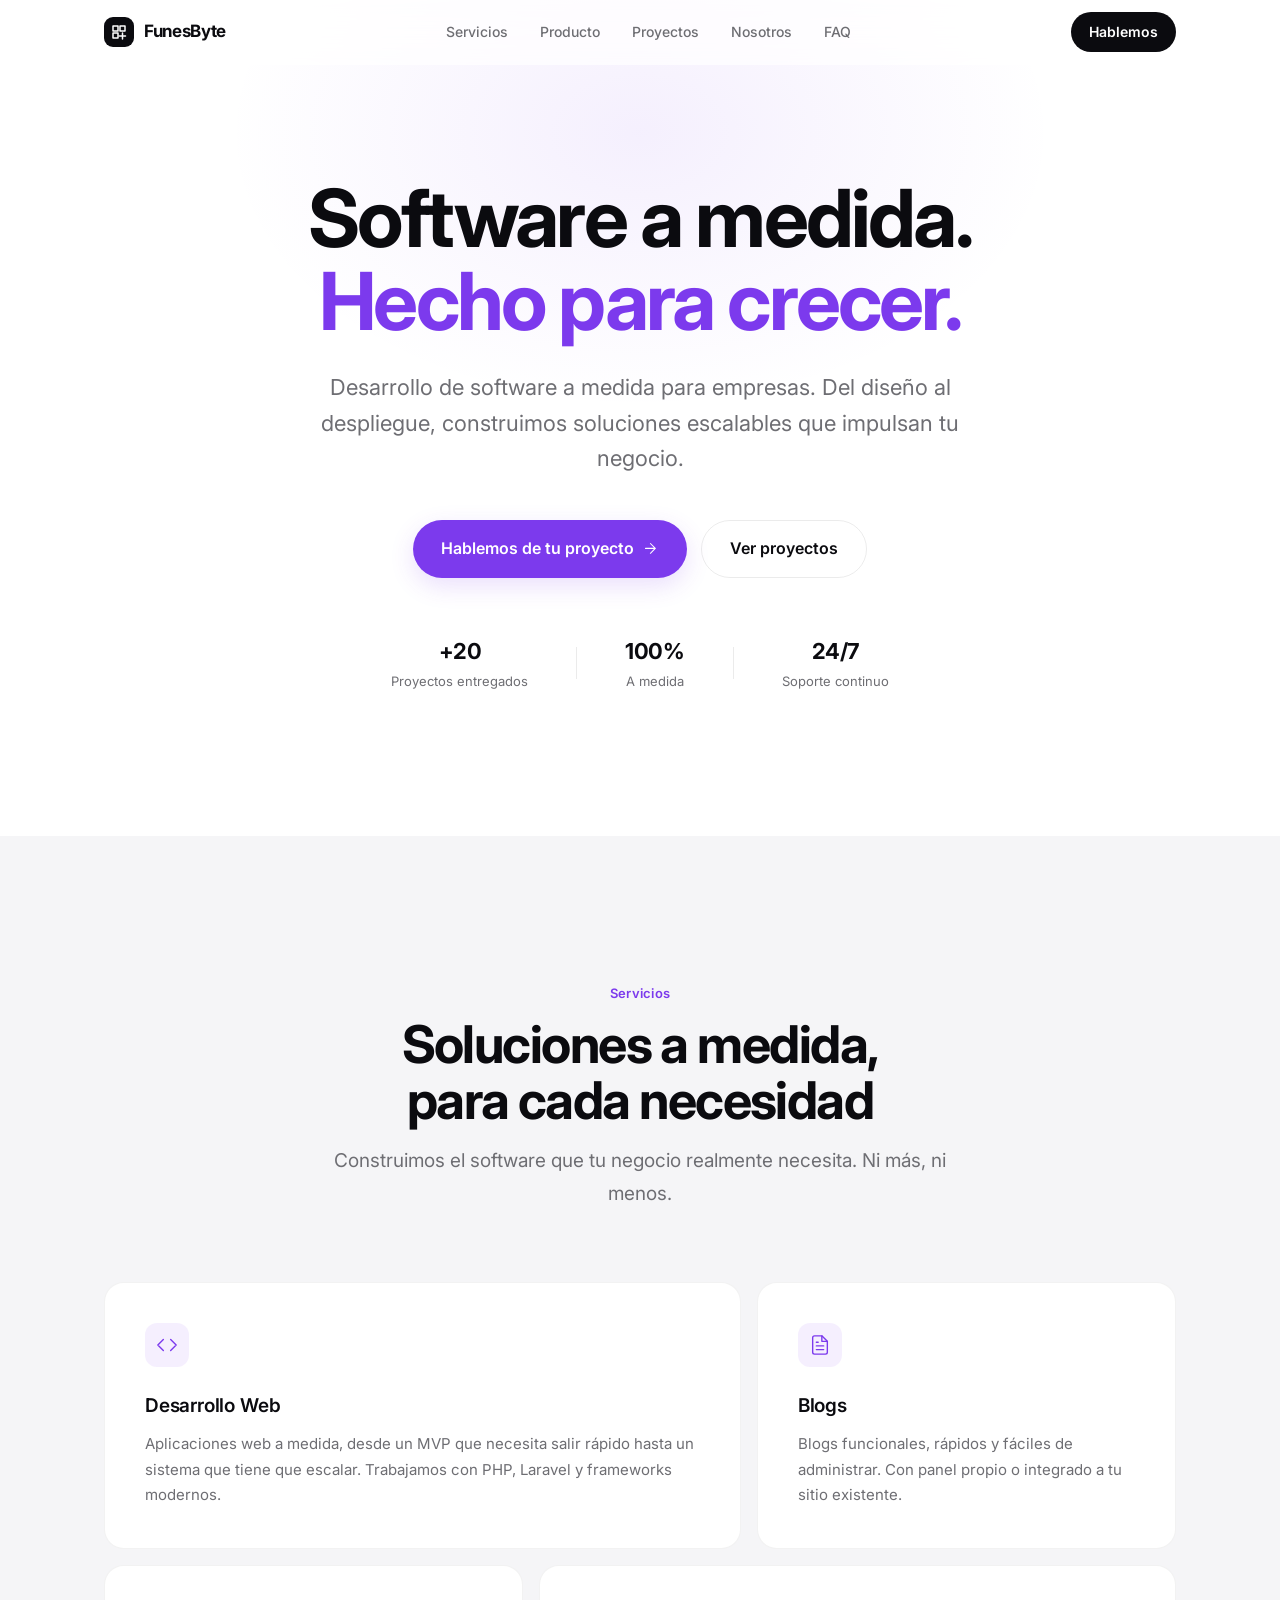
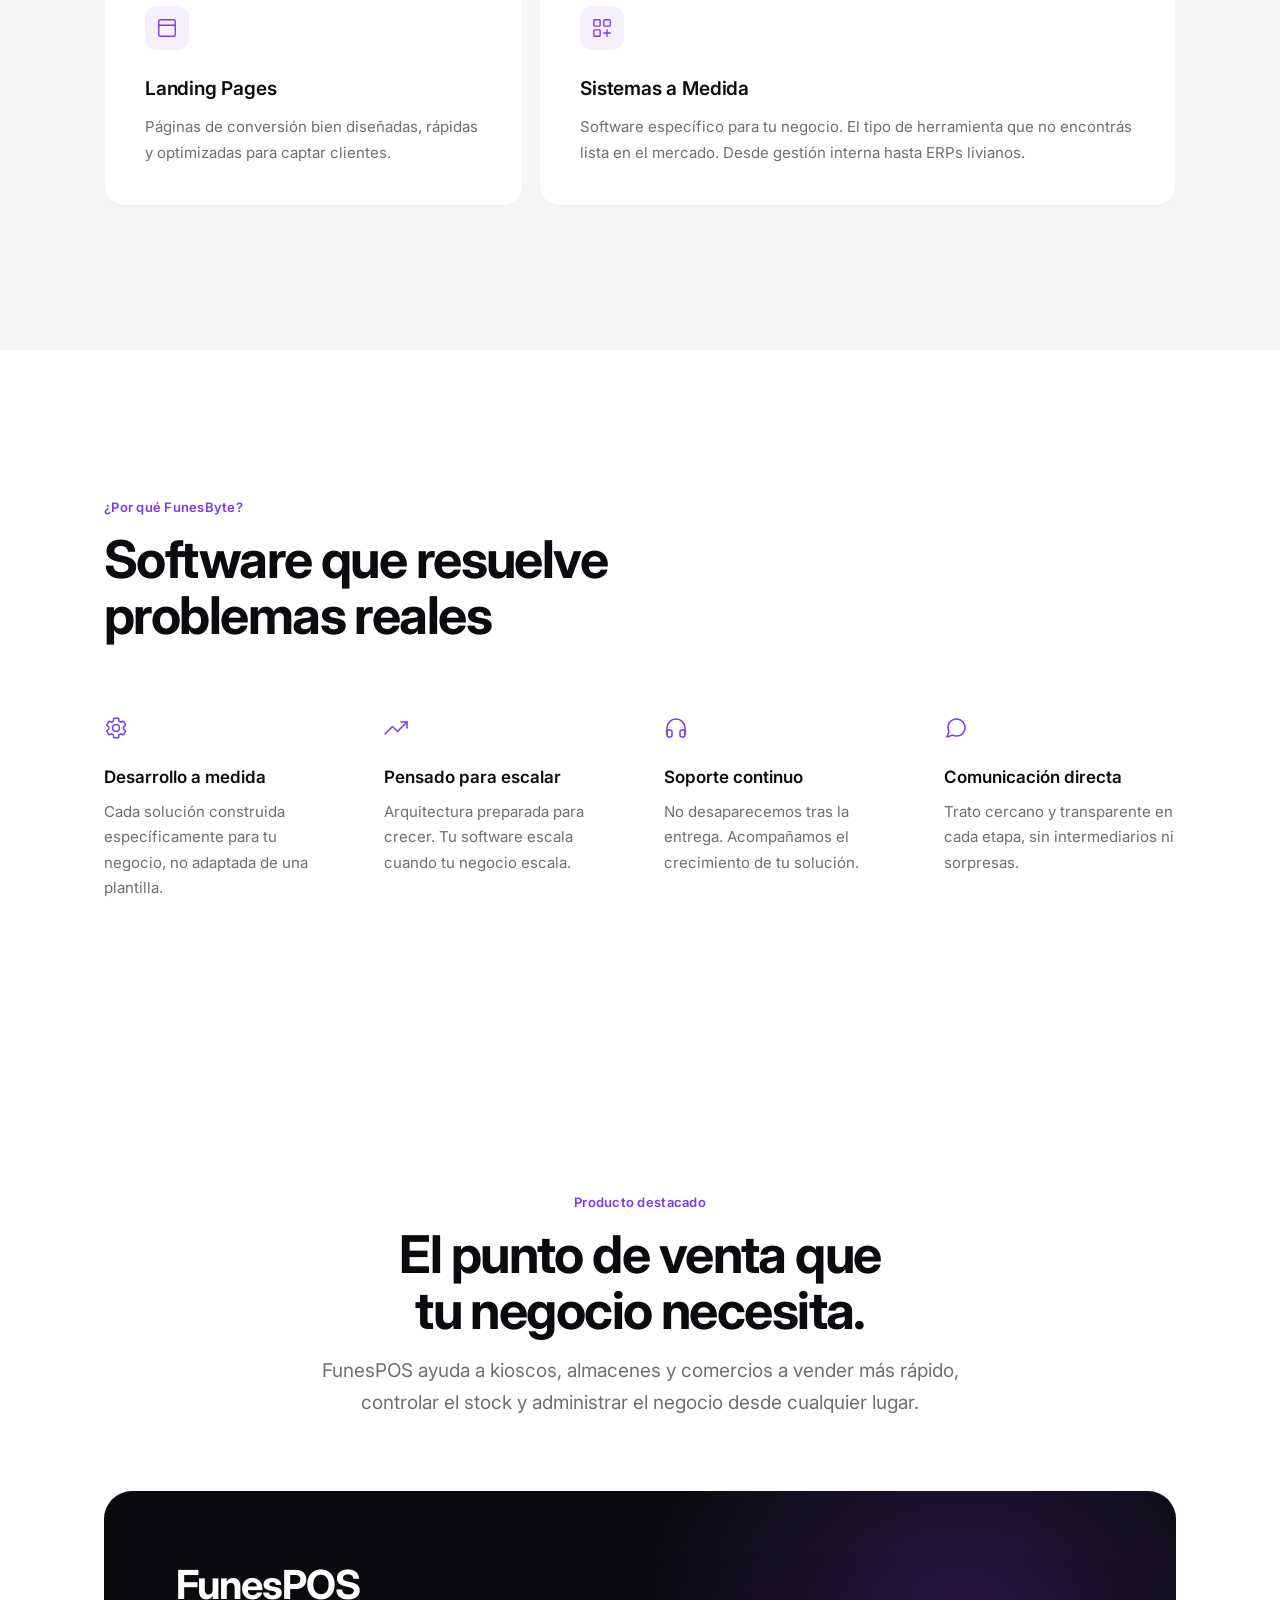
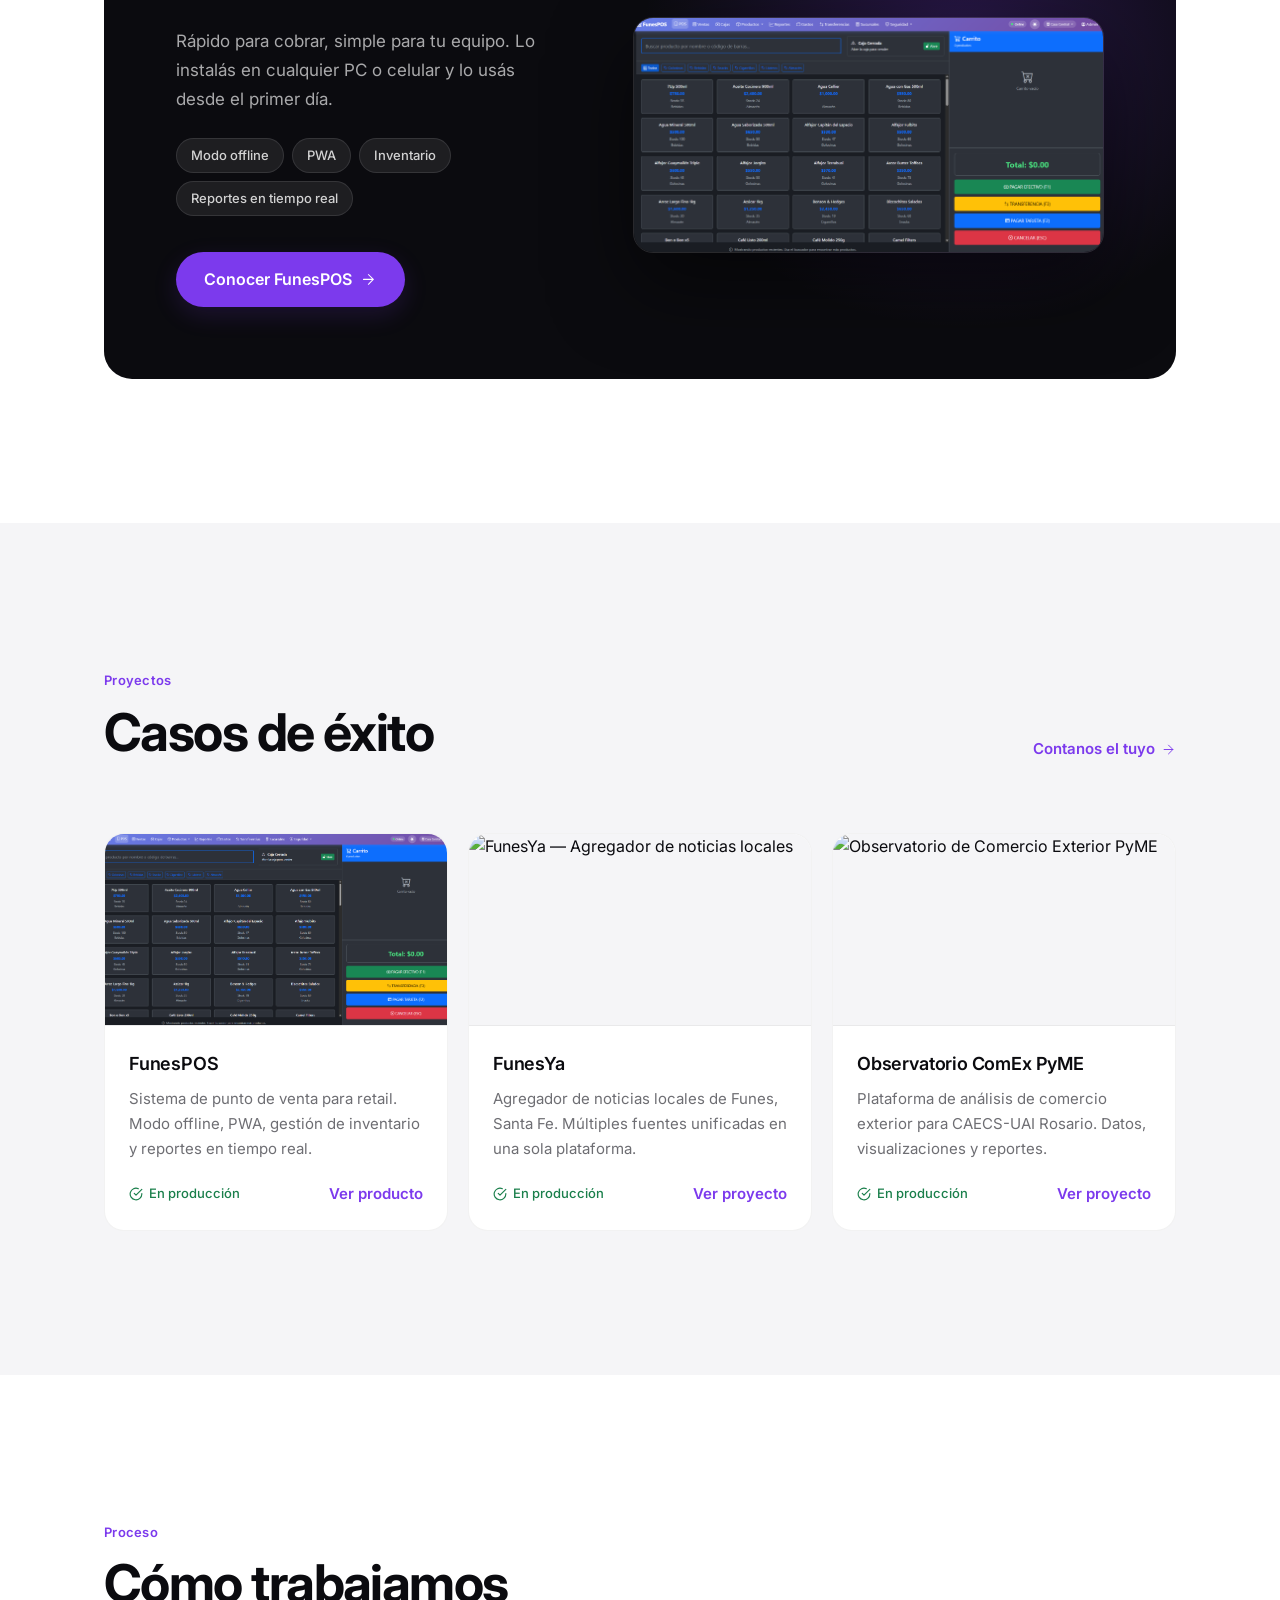
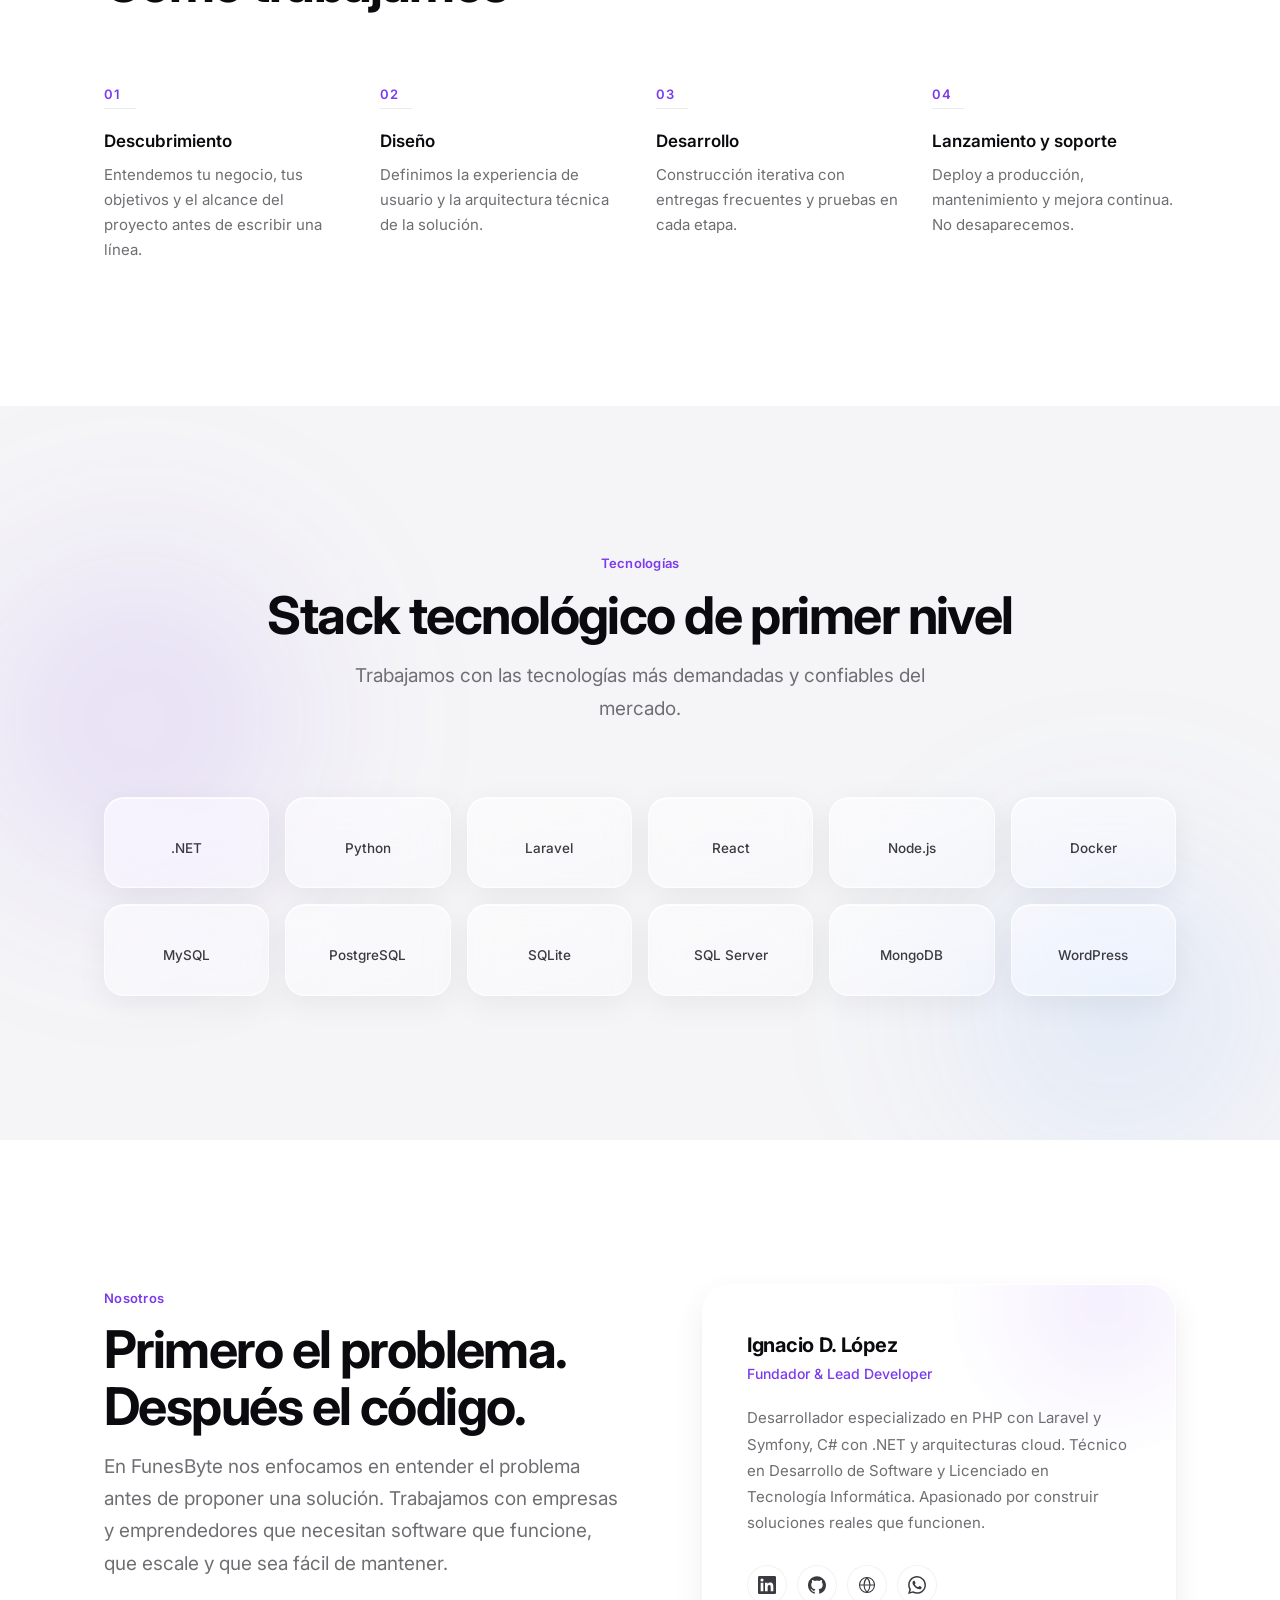
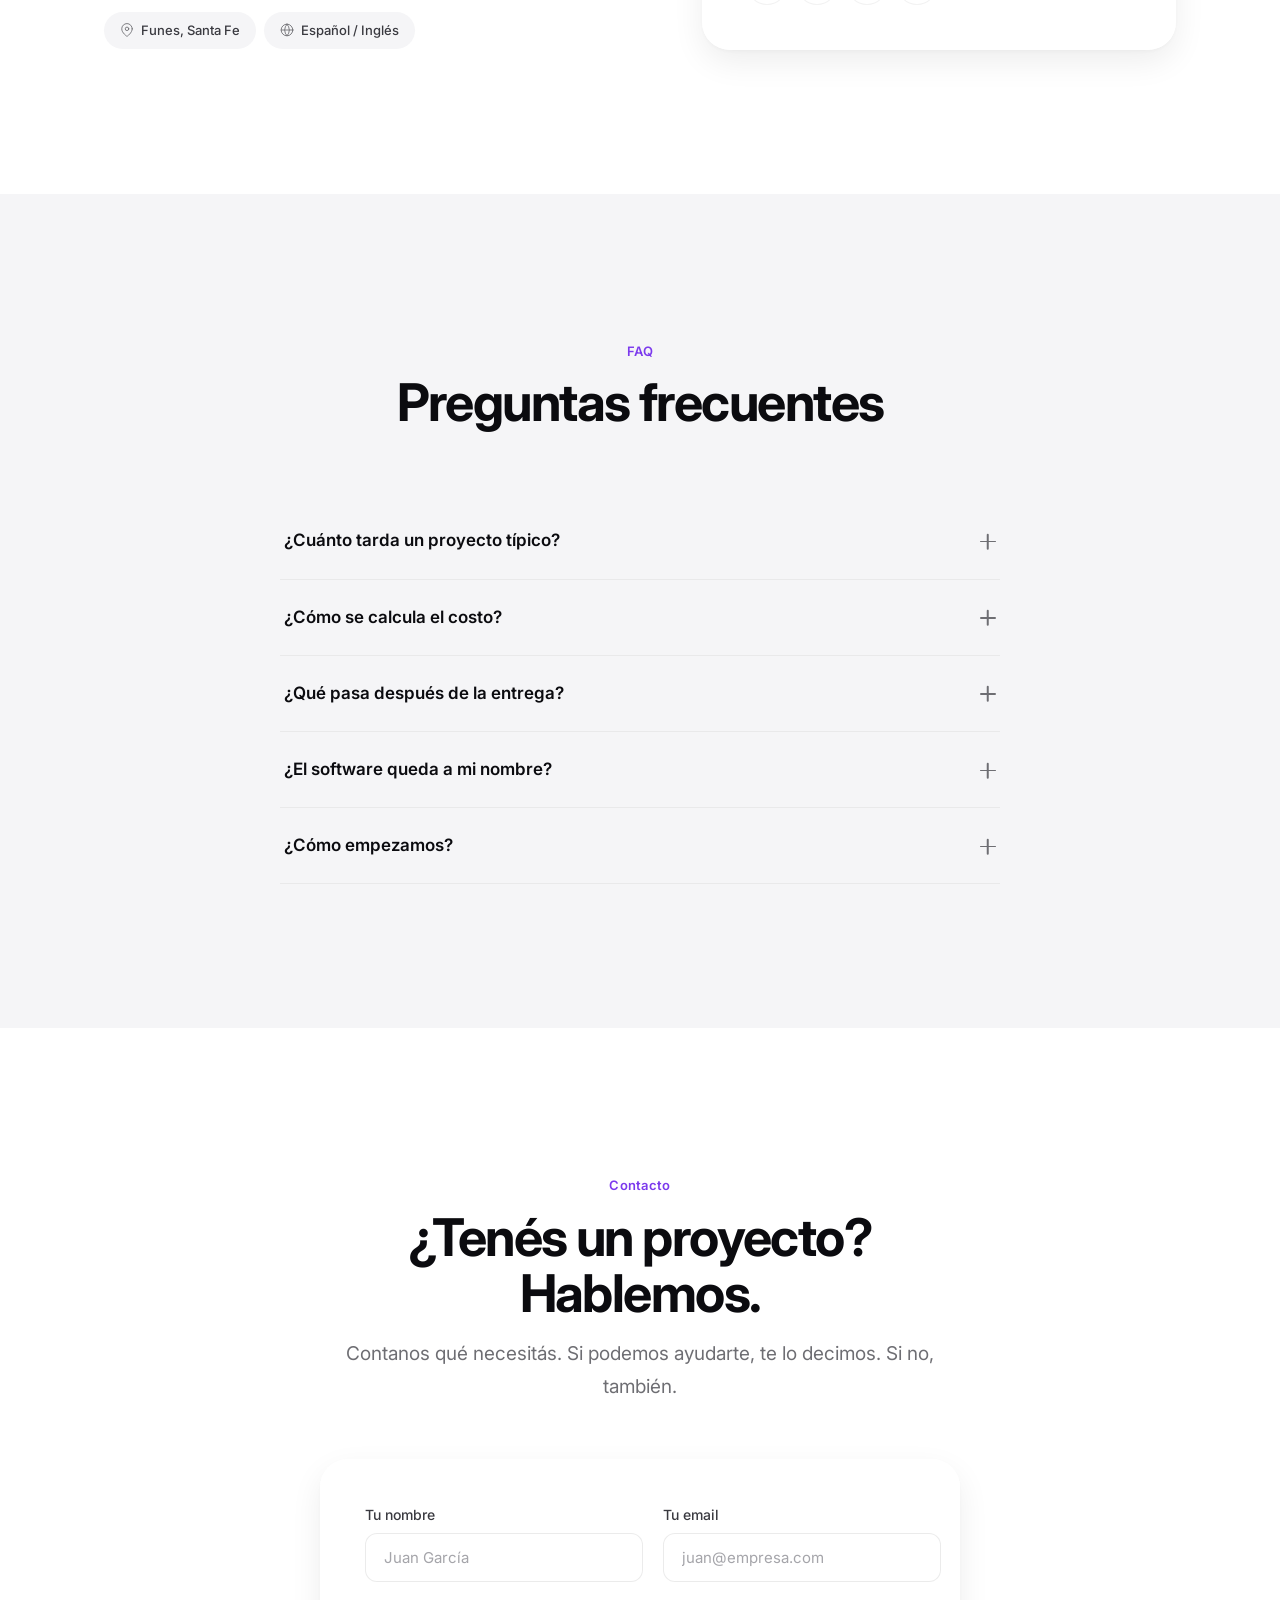
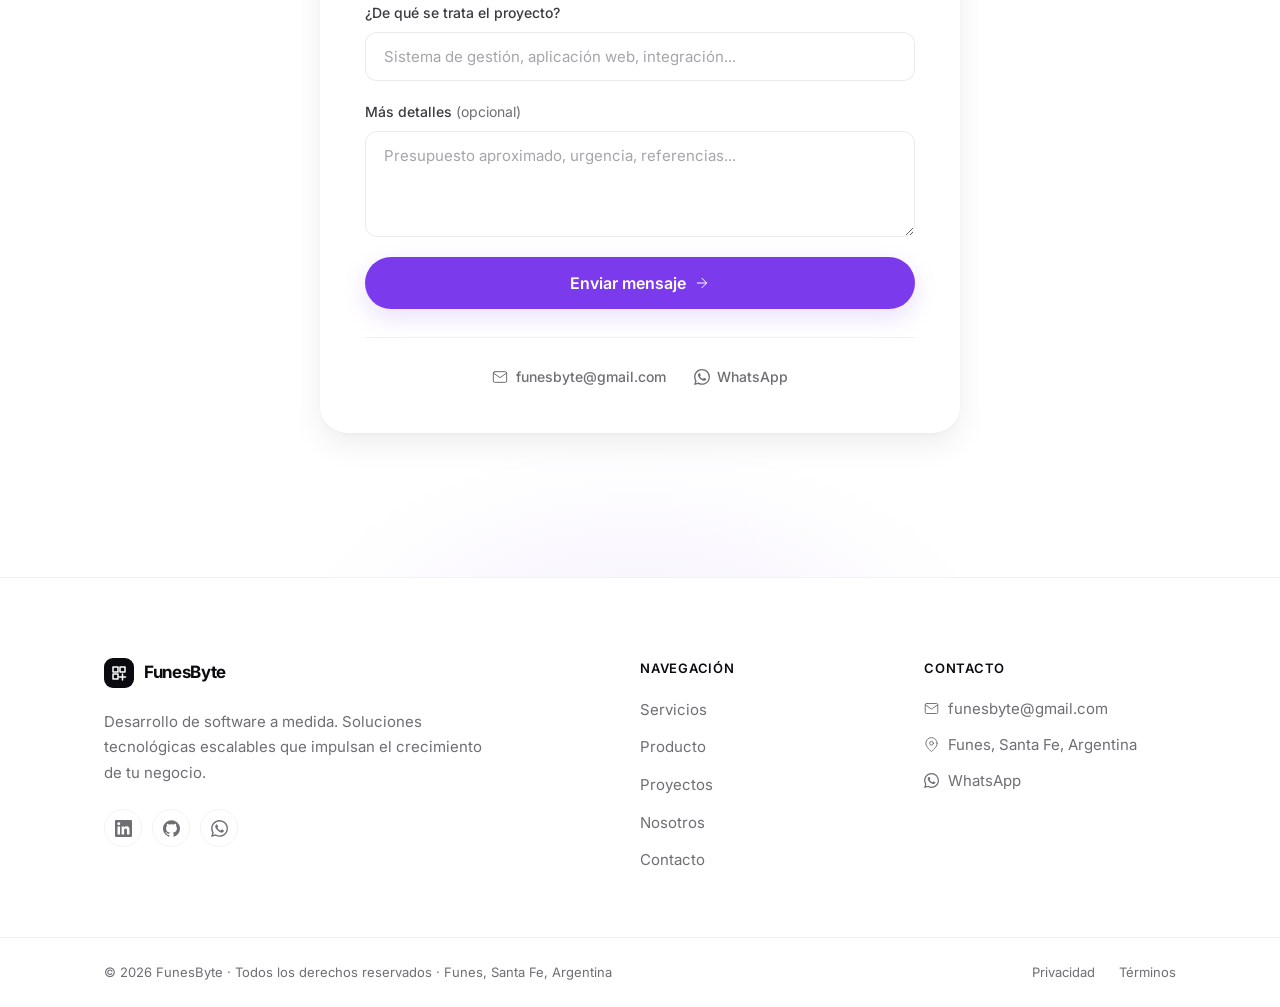
==== commit 97bb80e4: "Refactor: Consolidate design system, remove Tailwind & Bootstrap Replace Tailwind CSS and Bootstrap " ====
--- a/index.html
+++ b/index.html
@@ -1,5 +1,5 @@
 <!doctype html>
-<html lang="es" class="scroll-smooth">
+<html lang="es">
 <head>
   <meta charset="utf-8">
   <meta name="viewport" content="width=device-width, initial-scale=1.0">
@@ -26,44 +26,11 @@
   <!-- Fonts -->
   <link rel="preconnect" href="https://fonts.googleapis.com">
   <link rel="preconnect" href="https://fonts.gstatic.com" crossorigin>
-  <link href="https://fonts.googleapis.com/css2?family=Inter:wght@300;400;500;600;700;800;900&display=swap" rel="stylesheet">
-
-  <!-- Icons -->
+  <link href="https://fonts.googleapis.com/css2?family=Inter:wght@400;500;600;700&display=swap" rel="stylesheet">
+
+  <!-- Devicon (logos de tecnologías) -->
   <link rel="dns-prefetch" href="//cdn.jsdelivr.net">
-  <link rel="stylesheet" href="https://cdn.jsdelivr.net/npm/bootstrap-icons@1.11.3/font/bootstrap-icons.min.css">
   <link rel="stylesheet" href="https://cdn.jsdelivr.net/gh/devicons/devicon@latest/devicon.min.css">
-
-  <!-- Tailwind CSS -->
-  <script src="https://cdn.tailwindcss.com"></script>
-  <script>
-    tailwind.config = {
-      darkMode: 'class',
-      theme: {
-        extend: {
-          fontFamily: { sans: ['Inter', 'sans-serif'] },
-          colors: {
-            brand: {
-              50:  '#f5f3ff',
-              100: '#ede9fe',
-              200: '#ddd6fe',
-              300: '#c4b5fd',
-              400: '#a78bfa',
-              500: '#8B5CF6',
-              600: '#7C3AED',
-              700: '#6D28D9',
-              800: '#5b21b6',
-              900: '#4c1d95',
-            }
-          },
-          boxShadow: {
-            'brand-sm': '0 4px 16px rgba(124,58,237,0.18)',
-            'brand':    '0 8px 30px rgba(124,58,237,0.25)',
-            'brand-lg': '0 16px 50px rgba(124,58,237,0.3)',
-          }
-        }
-      }
-    }
-  </script>
 
   <link rel="stylesheet" href="style.css">
 
@@ -96,50 +63,48 @@
   }
   </script>
 </head>
-<body class="font-sans bg-white text-slate-900 antialiased overflow-x-hidden">
+<body>
+
+  <a href="#contenido-principal" class="skip-link">Saltar al contenido</a>
 
   <!-- ===== NAVBAR ===== -->
   <nav id="navbar" aria-label="Navegación principal">
     <div class="nav-container">
       <div class="nav-inner">
 
-        <!-- Logo -->
         <a href="#inicio" class="nav-logo" aria-label="FunesByte — Inicio">
-          <div class="nav-logo-icon">
+          <span class="nav-logo-icon">
             <svg width="16" height="16" viewBox="0 0 16 16" fill="none" aria-hidden="true">
               <path d="M2 2h5v5H2zM9 2h5v5H9zM2 9h5v5H2zM11.5 9v6M8.5 12h6" stroke="white" stroke-width="1.5" stroke-linecap="round" stroke-linejoin="round"/>
             </svg>
-          </div>
+          </span>
           <span class="nav-logo-text">FunesByte</span>
         </a>
 
-        <!-- Desktop nav -->
         <ul class="nav-links" role="list">
-          <li><a href="#inicio"      class="nav-link">Inicio</a></li>
-          <li><a href="#servicios"   class="nav-link">Servicios</a></li>
-          <li><a href="#tecnologias" class="nav-link">Tecnologías</a></li>
-          <li><a href="#proyectos"   class="nav-link">Proyectos</a></li>
-          <li><a href="#nosotros"    class="nav-link">Nosotros</a></li>
-          <li><a href="#contacto"    class="nav-link">Contacto</a></li>
+          <li><a href="#servicios" class="nav-link">Servicios</a></li>
+          <li><a href="#producto"  class="nav-link">Producto</a></li>
+          <li><a href="#proyectos" class="nav-link">Proyectos</a></li>
+          <li><a href="#nosotros"  class="nav-link">Nosotros</a></li>
+          <li><a href="#faq"       class="nav-link">FAQ</a></li>
         </ul>
 
         <div class="nav-actions">
-          <a href="#contacto" class="btn-primary-sm">Solicitar Cotización</a>
+          <a href="#contacto" class="btn-primary-sm">Hablemos</a>
           <button id="mobile-menu-btn" class="mobile-toggle" aria-label="Abrir menú" aria-expanded="false" aria-controls="mobile-menu">
-            <i class="bi bi-list" aria-hidden="true"></i>
+            <svg class="icon icon-menu" viewBox="0 0 24 24" fill="none" stroke="currentColor" stroke-width="1.5" stroke-linecap="round" aria-hidden="true"><path d="M3 6h18M3 12h18M3 18h18"/></svg>
+            <svg class="icon icon-close hidden" viewBox="0 0 24 24" fill="none" stroke="currentColor" stroke-width="1.5" stroke-linecap="round" aria-hidden="true"><path d="M6 6l12 12M18 6L6 18"/></svg>
           </button>
         </div>
       </div>
 
-      <!-- Mobile menu -->
       <div id="mobile-menu" class="mobile-menu hidden" role="dialog" aria-label="Menú de navegación">
-        <a href="#inicio"      class="mobile-link">Inicio</a>
-        <a href="#servicios"   class="mobile-link">Servicios</a>
-        <a href="#tecnologias" class="mobile-link">Tecnologías</a>
-        <a href="#proyectos"   class="mobile-link">Proyectos</a>
-        <a href="#nosotros"    class="mobile-link">Nosotros</a>
-        <a href="#contacto"    class="mobile-link">Contacto</a>
-        <a href="#contacto"    class="mobile-cta">Solicitar Cotización</a>
+        <a href="#servicios" class="mobile-link">Servicios</a>
+        <a href="#producto"  class="mobile-link">Producto</a>
+        <a href="#proyectos" class="mobile-link">Proyectos</a>
+        <a href="#nosotros"  class="mobile-link">Nosotros</a>
+        <a href="#faq"       class="mobile-link">FAQ</a>
+        <a href="#contacto"  class="mobile-cta">Hablemos de tu proyecto</a>
       </div>
     </div>
   </nav>
@@ -148,151 +113,79 @@
 
   <!-- ===== HERO ===== -->
   <section class="hero-section" id="inicio">
-    <div class="hero-bg" aria-hidden="true">
-      <div class="hero-grid"></div>
-      <div class="hero-glow-1"></div>
-      <div class="hero-glow-2"></div>
-    </div>
+    <div class="hero-bg" aria-hidden="true"></div>
 
     <div class="section-container hero-container">
-      <!-- Text -->
-      <div class="hero-text fade-in">
-        <h1 class="hero-title">
-          Desarrollo de Software<br>
-          a Medida para<br>
-          <span class="text-brand-600">Empresas</span>
-        </h1>
-        <p class="hero-sub">
-          Creamos soluciones tecnológicas escalables que impulsan el crecimiento de tu negocio. Del diseño al despliegue, con foco en resultados.
-        </p>
-        <div class="hero-ctas">
-          <a href="#contacto" class="btn-primary">
-            Solicitar una reunión <i class="bi bi-arrow-right" aria-hidden="true"></i>
-          </a>
-          <a href="#proyectos" class="btn-outline">
-            Ver proyectos <i class="bi bi-arrow-up-right" aria-hidden="true"></i>
-          </a>
-        </div>
-        <div class="hero-stats">
-          <div class="hero-stat">
-            <span class="hero-stat-num">+20</span>
-            <span class="hero-stat-label">Proyectos entregados</span>
-          </div>
-          <div class="hero-stat-sep" aria-hidden="true"></div>
-          <div class="hero-stat">
-            <span class="hero-stat-num">100%</span>
-            <span class="hero-stat-label">A medida</span>
-          </div>
-          <div class="hero-stat-sep" aria-hidden="true"></div>
-          <div class="hero-stat">
-            <span class="hero-stat-num">24/7</span>
-            <span class="hero-stat-label">Soporte continuo</span>
-          </div>
-        </div>
-      </div>
-
-      <!-- Dashboard illustration -->
-      <div class="hero-visual fade-in fade-delay" aria-hidden="true">
-        <div class="dashboard-card">
-          <div class="dashboard-bar">
-            <div class="dashboard-dots">
-              <span class="dot dot-red"></span>
-              <span class="dot dot-yellow"></span>
-              <span class="dot dot-green"></span>
-            </div>
-            <div class="dashboard-url">
-              <i class="bi bi-lock-fill"></i> app.funesbyte.com
-            </div>
-          </div>
-
-          <div class="dashboard-metrics">
-            <div class="metric metric-brand">
-              <div class="metric-label">Ventas</div>
-              <div class="metric-value">$48.2K</div>
-              <div class="metric-change positive"><i class="bi bi-arrow-up-right"></i> +12%</div>
-            </div>
-            <div class="metric">
-              <div class="metric-label">Usuarios</div>
-              <div class="metric-value">1,842</div>
-              <div class="metric-change positive"><i class="bi bi-arrow-up-right"></i> +8%</div>
-            </div>
-            <div class="metric">
-              <div class="metric-label">Estado</div>
-              <div class="metric-value">94%</div>
-              <div class="metric-change ok"><i class="bi bi-check-circle"></i> OK</div>
-            </div>
-          </div>
-
-          <div class="dashboard-chart" role="img" aria-label="Gráfico de actividad">
-            <div class="chart-bars">
-              <div class="chart-bar" style="height:45%"></div>
-              <div class="chart-bar" style="height:62%"></div>
-              <div class="chart-bar" style="height:38%"></div>
-              <div class="chart-bar" style="height:80%"></div>
-              <div class="chart-bar active" style="height:55%"></div>
-              <div class="chart-bar active" style="height:92%"></div>
-              <div class="chart-bar active" style="height:70%"></div>
-            </div>
-          </div>
-
-          <div class="dashboard-activity">
-            <div class="activity-item">
-              <div class="activity-icon activity-success"><i class="bi bi-check-circle-fill"></i></div>
-              <div class="activity-text">Deploy a producción completado</div>
-              <div class="activity-time">ahora</div>
-            </div>
-            <div class="activity-item">
-              <div class="activity-icon activity-ok"><i class="bi bi-shield-check-fill"></i></div>
-              <div class="activity-text">Tests de integración: 47/47 pasando</div>
-              <div class="activity-time">1m</div>
-            </div>
-          </div>
-        </div>
-
-        <!-- Floating badges -->
-        <div class="float-badge float-badge-top">
-          <div class="float-badge-icon bg-green-500"><i class="bi bi-check text-white"></i></div>
-          <span>Proyecto entregado</span>
-        </div>
-        <div class="float-badge float-badge-bottom float-badge-brand">
-          <i class="bi bi-lightning-charge-fill"></i>
-          <span>Escalable & rápido</span>
-        </div>
-      </div>
+      <h1 class="hero-title fade-in">
+        Software a medida.<br>
+        <span class="accent">Hecho para crecer.</span>
+      </h1>
+      <p class="hero-sub fade-in">
+        Desarrollo de software a medida para empresas. Del diseño al despliegue, construimos soluciones escalables que impulsan tu negocio.
+      </p>
+      <div class="hero-ctas fade-in">
+        <a href="#contacto" class="btn-primary">
+          Hablemos de tu proyecto
+          <svg class="icon" viewBox="0 0 24 24" fill="none" stroke="currentColor" stroke-width="1.5" stroke-linecap="round" stroke-linejoin="round" aria-hidden="true"><path d="M5 12h14M12 5l7 7-7 7"/></svg>
+        </a>
+        <a href="#proyectos" class="btn-ghost">Ver proyectos</a>
+      </div>
+
+      <div class="hero-stats fade-in">
+        <div class="hero-stat">
+          <span class="hero-stat-num">+20</span>
+          <span class="hero-stat-label">Proyectos entregados</span>
+        </div>
+        <div class="hero-stat-sep" aria-hidden="true"></div>
+        <div class="hero-stat">
+          <span class="hero-stat-num">100%</span>
+          <span class="hero-stat-label">A medida</span>
+        </div>
+        <div class="hero-stat-sep" aria-hidden="true"></div>
+        <div class="hero-stat">
+          <span class="hero-stat-num">24/7</span>
+          <span class="hero-stat-label">Soporte continuo</span>
+        </div>
+      </div>
+
     </div>
   </section>
 
   <!-- ===== SERVICIOS ===== -->
-  <section class="py-section bg-slate-50" id="servicios">
-    <div class="section-container">
-      <div class="section-header fade-in">
+  <section class="py-section section-alt" id="servicios">
+    <div class="section-container">
+      <div class="section-header-center fade-in">
         <span class="section-tag">Servicios</span>
-        <h2 class="section-title">
-          Soluciones a medida<br>para cada necesidad
-        </h2>
-        <p class="section-sub">
-          Desde sistemas de gestión empresarial hasta APIs de alto rendimiento. Construimos el software que tu negocio realmente necesita.
-        </p>
+        <h2 class="section-title mt-3">Soluciones a medida,<br>para cada necesidad</h2>
+        <p class="section-sub mx-auto mt-4">Construimos el software que tu negocio realmente necesita. Ni más, ni menos.</p>
       </div>
 
       <div class="services-bento">
-        <div class="service-card service-bento-wide fade-in">
-          <div class="service-icon"><i class="bi bi-window-stack" aria-hidden="true"></i></div>
+        <div class="service-card fade-in">
+          <div class="service-icon">
+            <svg class="icon" viewBox="0 0 24 24" fill="none" stroke="currentColor" stroke-width="1.5" stroke-linecap="round" stroke-linejoin="round" aria-hidden="true"><path d="m16 18 6-6-6-6M8 6l-6 6 6 6"/></svg>
+          </div>
           <h3 class="service-title">Desarrollo Web</h3>
           <p class="service-desc">Aplicaciones web a medida, desde un MVP que necesita salir rápido hasta un sistema que tiene que escalar. Trabajamos con PHP, Laravel y frameworks modernos.</p>
         </div>
-        <div class="service-card service-bento-narrow fade-in">
-          <div class="service-icon"><i class="bi bi-file-earmark-richtext" aria-hidden="true"></i></div>
+        <div class="service-card fade-in">
+          <div class="service-icon">
+            <svg class="icon" viewBox="0 0 24 24" fill="none" stroke="currentColor" stroke-width="1.5" stroke-linecap="round" stroke-linejoin="round" aria-hidden="true"><path d="M14 2H6a2 2 0 0 0-2 2v16a2 2 0 0 0 2 2h12a2 2 0 0 0 2-2V8z"/><path d="M14 2v6h6M16 13H8M16 17H8M10 9H8"/></svg>
+          </div>
           <h3 class="service-title">Blogs</h3>
           <p class="service-desc">Blogs funcionales, rápidos y fáciles de administrar. Con panel propio o integrado a tu sitio existente.</p>
         </div>
-        <div class="service-card service-bento-narrow fade-in">
-          <div class="service-icon"><i class="bi bi-layout-text-window" aria-hidden="true"></i></div>
+        <div class="service-card fade-in">
+          <div class="service-icon">
+            <svg class="icon" viewBox="0 0 24 24" fill="none" stroke="currentColor" stroke-width="1.5" stroke-linecap="round" stroke-linejoin="round" aria-hidden="true"><rect x="3" y="3" width="18" height="18" rx="2"/><path d="M3 9h18"/></svg>
+          </div>
           <h3 class="service-title">Landing Pages</h3>
           <p class="service-desc">Páginas de conversión bien diseñadas, rápidas y optimizadas para captar clientes.</p>
         </div>
-        <div class="service-card service-bento-wide fade-in">
-          <div class="service-icon"><i class="bi bi-diagram-3" aria-hidden="true"></i></div>
+        <div class="service-card fade-in">
+          <div class="service-icon">
+            <svg class="icon" viewBox="0 0 24 24" fill="none" stroke="currentColor" stroke-width="1.5" stroke-linecap="round" stroke-linejoin="round" aria-hidden="true"><rect x="3" y="3" width="7" height="7" rx="1"/><rect x="14" y="3" width="7" height="7" rx="1"/><rect x="3" y="14" width="7" height="7" rx="1"/><path d="M17.5 14v7M14 17.5h7"/></svg>
+          </div>
           <h3 class="service-title">Sistemas a Medida</h3>
           <p class="service-desc">Software específico para tu negocio. El tipo de herramienta que no encontrás lista en el mercado. Desde gestión interna hasta ERPs livianos.</p>
         </div>
@@ -300,207 +193,88 @@
     </div>
   </section>
 
-  <!-- ===== POR QUÉ FUNESBYTE ===== -->
-  <section class="py-section bg-white" id="por-que">
-    <div class="section-container">
-      <div class="why-grid">
-        <div class="fade-in">
-          <span class="section-tag">¿Por qué nosotros?</span>
-          <h2 class="section-title mt-3">
-            Software que resuelve<br>
-            <span class="text-brand-600">problemas reales</span>
-          </h2>
-          <p class="section-sub mt-4 mb-8">
-            No somos una fábrica de código. Somos un equipo que entiende tu negocio antes de escribir una línea.
+  <!-- ===== BENEFICIOS ===== -->
+  <section class="py-section" id="beneficios">
+    <div class="section-container">
+      <div class="section-header fade-in">
+        <span class="section-tag">¿Por qué FunesByte?</span>
+        <h2 class="section-title mt-3">Software que resuelve<br>problemas reales</h2>
+      </div>
+
+      <div class="benefits-grid">
+        <div class="benefit fade-in">
+          <svg class="icon" viewBox="0 0 24 24" fill="none" stroke="currentColor" stroke-width="1.5" stroke-linecap="round" stroke-linejoin="round" aria-hidden="true"><path d="M19.44 12.99a7.8 7.8 0 0 0 0-1.98l2.03-1.58a.5.5 0 0 0 .12-.64l-1.92-3.32a.5.5 0 0 0-.61-.22l-2.39.96a7.5 7.5 0 0 0-1.71-.99l-.36-2.54a.5.5 0 0 0-.5-.43h-3.84a.5.5 0 0 0-.5.43l-.36 2.54c-.61.25-1.19.59-1.71.99l-2.39-.96a.5.5 0 0 0-.61.22L2.77 8.79a.5.5 0 0 0 .12.64l2.03 1.58a7.8 7.8 0 0 0 0 1.98l-2.03 1.58a.5.5 0 0 0-.12.64l1.92 3.32c.13.22.39.31.61.22l2.39-.96c.52.4 1.1.74 1.71.99l.36 2.54c.04.25.25.43.5.43h3.84a.5.5 0 0 0 .5-.43l.36-2.54a7.5 7.5 0 0 0 1.71-.99l2.39.96c.22.09.48 0 .61-.22l1.92-3.32a.5.5 0 0 0-.12-.64zM12 15.5a3.5 3.5 0 1 1 0-7 3.5 3.5 0 0 1 0 7z"/></svg>
+          <h3 class="benefit-title">Desarrollo a medida</h3>
+          <p class="benefit-desc">Cada solución construida específicamente para tu negocio, no adaptada de una plantilla.</p>
+        </div>
+        <div class="benefit fade-in">
+          <svg class="icon" viewBox="0 0 24 24" fill="none" stroke="currentColor" stroke-width="1.5" stroke-linecap="round" stroke-linejoin="round" aria-hidden="true"><path d="m23 6-9.5 9.5-5-5L1 18"/><path d="M17 6h6v6"/></svg>
+          <h3 class="benefit-title">Pensado para escalar</h3>
+          <p class="benefit-desc">Arquitectura preparada para crecer. Tu software escala cuando tu negocio escala.</p>
+        </div>
+        <div class="benefit fade-in">
+          <svg class="icon" viewBox="0 0 24 24" fill="none" stroke="currentColor" stroke-width="1.5" stroke-linecap="round" stroke-linejoin="round" aria-hidden="true"><path d="M3 18v-6a9 9 0 0 1 18 0v6"/><path d="M21 19a2 2 0 0 1-2 2h-1a2 2 0 0 1-2-2v-3a2 2 0 0 1 2-2h3zM3 19a2 2 0 0 0 2 2h1a2 2 0 0 0 2-2v-3a2 2 0 0 0-2-2H3z"/></svg>
+          <h3 class="benefit-title">Soporte continuo</h3>
+          <p class="benefit-desc">No desaparecemos tras la entrega. Acompañamos el crecimiento de tu solución.</p>
+        </div>
+        <div class="benefit fade-in">
+          <svg class="icon" viewBox="0 0 24 24" fill="none" stroke="currentColor" stroke-width="1.5" stroke-linecap="round" stroke-linejoin="round" aria-hidden="true"><path d="M21 11.5a8.38 8.38 0 0 1-.9 3.8 8.5 8.5 0 0 1-7.6 4.7 8.38 8.38 0 0 1-3.8-.9L3 21l1.9-5.7a8.38 8.38 0 0 1-.9-3.8 8.5 8.5 0 0 1 4.7-7.6 8.38 8.38 0 0 1 3.8-.9h.5a8.48 8.48 0 0 1 8 8z"/></svg>
+          <h3 class="benefit-title">Comunicación directa</h3>
+          <p class="benefit-desc">Trato cercano y transparente en cada etapa, sin intermediarios ni sorpresas.</p>
+        </div>
+      </div>
+    </div>
+  </section>
+
+  <!-- ===== PRODUCTO ===== -->
+  <section class="py-section" id="producto">
+    <div class="section-container">
+      <div class="section-header-center fade-in">
+        <span class="section-tag">Producto destacado</span>
+        <h2 class="section-title mt-3">El punto de venta que<br>tu negocio necesita.</h2>
+        <p class="section-sub mx-auto mt-4">FunesPOS ayuda a kioscos, almacenes y comercios a vender más rápido, controlar el stock y administrar el negocio desde cualquier lugar.</p>
+      </div>
+
+      <div class="product-panel fade-in">
+        <div class="product-content">
+          <h3 class="product-title">FunesPOS</h3>
+          <p class="product-desc">
+            Rápido para cobrar, simple para tu equipo. Lo instalás en cualquier PC o celular y lo usás desde el primer día.
           </p>
-          <a href="#contacto" class="btn-primary">
-            Hablemos de tu proyecto <i class="bi bi-arrow-right" aria-hidden="true"></i>
+          <ul class="product-features" role="list">
+            <li>Modo offline</li>
+            <li>PWA</li>
+            <li>Inventario</li>
+            <li>Reportes en tiempo real</li>
+          </ul>
+          <a href="funespos.html" class="btn-primary">
+            Conocer FunesPOS
+            <svg class="icon" viewBox="0 0 24 24" fill="none" stroke="currentColor" stroke-width="1.5" stroke-linecap="round" stroke-linejoin="round" aria-hidden="true"><path d="M5 12h14M12 5l7 7-7 7"/></svg>
           </a>
         </div>
-
-        <div class="why-cards fade-in fade-delay">
-          <div class="why-card">
-            <div class="why-icon"><i class="bi bi-puzzle-fill" aria-hidden="true"></i></div>
-            <h4 class="why-title">Desarrollo a medida</h4>
-            <p class="why-desc">Cada solución construida específicamente para tu negocio, no adaptada de una plantilla.</p>
-          </div>
-          <div class="why-card">
-            <div class="why-icon"><i class="bi bi-arrow-up-right-circle-fill" aria-hidden="true"></i></div>
-            <h4 class="why-title">Soluciones escalables</h4>
-            <p class="why-desc">Arquitectura pensada para crecer. Tu software escala cuando tu negocio escala.</p>
-          </div>
-          <div class="why-card">
-            <div class="why-icon"><i class="bi bi-headset" aria-hidden="true"></i></div>
-            <h4 class="why-title">Soporte continuo</h4>
-            <p class="why-desc">No desaparecemos tras la entrega. Acompañamos el crecimiento de tu solución.</p>
-          </div>
-          <div class="why-card">
-            <div class="why-icon"><i class="bi bi-cpu-fill" aria-hidden="true"></i></div>
-            <h4 class="why-title">Tecnología moderna</h4>
-            <p class="why-desc">Usamos el stack más adecuado para cada proyecto, siempre con tecnología de vanguardia.</p>
-          </div>
-          <div class="why-card">
-            <div class="why-icon"><i class="bi bi-graph-up-arrow" aria-hidden="true"></i></div>
-            <h4 class="why-title">Orientado al negocio</h4>
-            <p class="why-desc">El software es un medio, no un fin. Siempre pensamos en el impacto en tu negocio.</p>
-          </div>
-          <div class="why-card">
-            <div class="why-icon"><i class="bi bi-chat-heart-fill" aria-hidden="true"></i></div>
-            <h4 class="why-title">Comunicación cercana</h4>
-            <p class="why-desc">Comunicación directa y transparente en cada etapa, sin intermediarios.</p>
-          </div>
-        </div>
-      </div>
-    </div>
-  </section>
-
-  <!-- ===== TECNOLOGÍAS ===== -->
-  <section class="py-section bg-slate-50" id="tecnologias">
-    <div class="section-container">
-      <div class="text-center section-header-center fade-in">
-        <span class="section-tag">Tecnologías</span>
-        <h2 class="section-title mt-3">Stack tecnológico de primer nivel</h2>
-        <p class="section-sub mx-auto mt-4">Trabajamos con las tecnologías más demandadas y confiables del mercado.</p>
-      </div>
-
-      <div class="tech-grid fade-in">
-        <div class="tech-card">
-          <i class="devicon-dot-net-plain colored tech-icon" aria-hidden="true"></i>
-          <span class="tech-name">.NET</span>
-        </div>
-        <div class="tech-card">
-          <i class="devicon-python-plain colored tech-icon" aria-hidden="true"></i>
-          <span class="tech-name">Python</span>
-        </div>
-        <div class="tech-card">
-          <i class="devicon-laravel-plain colored tech-icon" aria-hidden="true"></i>
-          <span class="tech-name">Laravel</span>
-        </div>
-        <div class="tech-card">
-          <i class="devicon-react-original colored tech-icon" aria-hidden="true"></i>
-          <span class="tech-name">React</span>
-        </div>
-        <div class="tech-card">
-          <i class="devicon-nodejs-plain colored tech-icon" aria-hidden="true"></i>
-          <span class="tech-name">Node.js</span>
-        </div>
-        <div class="tech-card">
-          <i class="devicon-docker-plain colored tech-icon" aria-hidden="true"></i>
-          <span class="tech-name">Docker</span>
-        </div>
-        <div class="tech-card">
-          <i class="devicon-mysql-plain colored tech-icon" aria-hidden="true"></i>
-          <span class="tech-name">MySQL</span>
-        </div>
-        <div class="tech-card">
-          <i class="devicon-postgresql-plain colored tech-icon" aria-hidden="true"></i>
-          <span class="tech-name">PostgreSQL</span>
-        </div>
-        <div class="tech-card">
-          <i class="devicon-sqlite-plain colored tech-icon" aria-hidden="true"></i>
-          <span class="tech-name">SQLite</span>
-        </div>
-        <div class="tech-card">
-          <i class="devicon-microsoftsqlserver-plain colored tech-icon" aria-hidden="true"></i>
-          <span class="tech-name">SQL Server</span>
-        </div>
-        <div class="tech-card">
-          <i class="devicon-mongodb-plain colored tech-icon" aria-hidden="true"></i>
-          <span class="tech-name">MongoDB</span>
-        </div>
-        <div class="tech-card">
-          <i class="devicon-wordpress-plain colored tech-icon" aria-hidden="true"></i>
-          <span class="tech-name">WordPress</span>
-        </div>
-      </div>
-    </div>
-  </section>
-
-  <!-- ===== PROCESO ===== -->
-  <section class="py-section bg-white" id="proceso">
-    <div class="section-container">
-      <div class="text-center section-header-center fade-in">
-        <span class="section-tag">Proceso</span>
-        <h2 class="section-title mt-3">Cómo trabajamos</h2>
-        <p class="section-sub mx-auto mt-4">Un proceso claro y transparente, de principio a fin.</p>
-      </div>
-
-      <div class="process-timeline fade-in">
-        <div class="process-line" aria-hidden="true"></div>
-
-        <div class="process-step">
-          <div class="process-dot">
-            <i class="bi bi-search" aria-hidden="true"></i>
-          </div>
-          <span class="process-num">01</span>
-          <h4 class="process-title">Descubrimiento</h4>
-          <p class="process-desc">Entendemos tu negocio y objetivos</p>
-        </div>
-        <div class="process-step">
-          <div class="process-dot">
-            <i class="bi bi-clipboard-data" aria-hidden="true"></i>
-          </div>
-          <span class="process-num">02</span>
-          <h4 class="process-title">Análisis</h4>
-          <p class="process-desc">Definimos requerimientos y alcance</p>
-        </div>
-        <div class="process-step">
-          <div class="process-dot">
-            <i class="bi bi-palette" aria-hidden="true"></i>
-          </div>
-          <span class="process-num">03</span>
-          <h4 class="process-title">Diseño</h4>
-          <p class="process-desc">UX/UI y arquitectura técnica</p>
-        </div>
-        <div class="process-step">
-          <div class="process-dot process-dot-active">
-            <i class="bi bi-code-slash" aria-hidden="true"></i>
-          </div>
-          <span class="process-num">04</span>
-          <h4 class="process-title">Desarrollo</h4>
-          <p class="process-desc">Construcción iterativa con entregas semanales</p>
-        </div>
-        <div class="process-step">
-          <div class="process-dot">
-            <i class="bi bi-bug" aria-hidden="true"></i>
-          </div>
-          <span class="process-num">05</span>
-          <h4 class="process-title">Pruebas</h4>
-          <p class="process-desc">QA y testing exhaustivo</p>
-        </div>
-        <div class="process-step">
-          <div class="process-dot">
-            <i class="bi bi-rocket-takeoff" aria-hidden="true"></i>
-          </div>
-          <span class="process-num">06</span>
-          <h4 class="process-title">Implementación</h4>
-          <p class="process-desc">Deploy y puesta en producción</p>
-        </div>
-        <div class="process-step">
-          <div class="process-dot">
-            <i class="bi bi-shield-check" aria-hidden="true"></i>
-          </div>
-          <span class="process-num">07</span>
-          <h4 class="process-title">Soporte</h4>
-          <p class="process-desc">Mantenimiento y mejora continua</p>
+        <div class="product-visual">
+          <img src="img/POS.png" alt="Interfaz del sistema FunesPOS — punto de venta para retail" loading="lazy" width="600" height="338">
         </div>
       </div>
     </div>
   </section>
 
   <!-- ===== PROYECTOS ===== -->
-  <section class="py-section bg-slate-50" id="proyectos">
+  <section class="py-section section-alt" id="proyectos">
     <div class="section-container">
       <div class="section-header-row fade-in">
         <div>
           <span class="section-tag">Proyectos</span>
           <h2 class="section-title mt-3">Casos de éxito</h2>
         </div>
-        <a href="#contacto" class="text-link">Ver todos <i class="bi bi-arrow-right" aria-hidden="true"></i></a>
+        <a href="#contacto" class="text-link">
+          Contanos el tuyo
+          <svg class="icon" viewBox="0 0 24 24" fill="none" stroke="currentColor" stroke-width="1.5" stroke-linecap="round" stroke-linejoin="round" aria-hidden="true"><path d="M5 12h14M12 5l7 7-7 7"/></svg>
+        </a>
       </div>
 
       <div class="projects-grid">
-        <div class="project-card fade-in">
+        <article class="project-card fade-in">
           <div class="project-img">
             <img src="img/POS.png" alt="Sistema FunesPOS — Punto de venta para retail" loading="lazy" width="600" height="338">
           </div>
@@ -508,13 +282,16 @@
             <h3 class="project-title">FunesPOS</h3>
             <p class="project-desc">Sistema de punto de venta para retail. Modo offline, PWA, gestión de inventario y reportes en tiempo real.</p>
             <div class="project-footer">
-              <span class="status-badge"><i class="bi bi-check-circle-fill" aria-hidden="true"></i> En producción</span>
-              <a href="funespos.html" class="text-link">Ver producto <i class="bi bi-arrow-up-right" aria-hidden="true"></i></a>
+              <span class="status-badge">
+                <svg class="icon" viewBox="0 0 24 24" fill="none" stroke="currentColor" stroke-width="2" stroke-linecap="round" stroke-linejoin="round" aria-hidden="true"><path d="M22 11.08V12a10 10 0 1 1-5.93-9.14"/><path d="M22 4 12 14.01l-3-3"/></svg>
+                En producción
+              </span>
+              <a href="funespos.html" class="text-link">Ver producto</a>
             </div>
           </div>
-        </div>
-
-        <div class="project-card fade-in">
+        </article>
+
+        <article class="project-card fade-in">
           <div class="project-img">
             <img src="https://s0.wp.com/mshots/v1/https://www.funesya.com.ar/?w=600&h=338" alt="FunesYa — Agregador de noticias locales" loading="lazy" width="600" height="338">
           </div>
@@ -522,13 +299,16 @@
             <h3 class="project-title">FunesYa</h3>
             <p class="project-desc">Agregador de noticias locales de Funes, Santa Fe. Múltiples fuentes unificadas en una sola plataforma.</p>
             <div class="project-footer">
-              <span class="status-badge"><i class="bi bi-check-circle-fill" aria-hidden="true"></i> En producción</span>
-              <a href="https://www.funesya.com.ar/" target="_blank" rel="noopener noreferrer" class="text-link">Ver proyecto <i class="bi bi-arrow-up-right" aria-hidden="true"></i></a>
+              <span class="status-badge">
+                <svg class="icon" viewBox="0 0 24 24" fill="none" stroke="currentColor" stroke-width="2" stroke-linecap="round" stroke-linejoin="round" aria-hidden="true"><path d="M22 11.08V12a10 10 0 1 1-5.93-9.14"/><path d="M22 4 12 14.01l-3-3"/></svg>
+                En producción
+              </span>
+              <a href="https://www.funesya.com.ar/" target="_blank" rel="noopener noreferrer" class="text-link">Ver proyecto</a>
             </div>
           </div>
-        </div>
-
-        <div class="project-card fade-in">
+        </article>
+
+        <article class="project-card fade-in">
           <div class="project-img">
             <img src="https://s0.wp.com/mshots/v1/https://www.observatoriocomex.org/?w=600&h=338" alt="Observatorio de Comercio Exterior PyME" loading="lazy" width="600" height="338">
           </div>
@@ -536,72 +316,150 @@
             <h3 class="project-title">Observatorio ComEx PyME</h3>
             <p class="project-desc">Plataforma de análisis de comercio exterior para CAECS-UAI Rosario. Datos, visualizaciones y reportes.</p>
             <div class="project-footer">
-              <span class="status-badge"><i class="bi bi-check-circle-fill" aria-hidden="true"></i> En producción</span>
-              <a href="https://www.observatoriocomex.org/" target="_blank" rel="noopener noreferrer" class="text-link">Ver proyecto <i class="bi bi-arrow-up-right" aria-hidden="true"></i></a>
+              <span class="status-badge">
+                <svg class="icon" viewBox="0 0 24 24" fill="none" stroke="currentColor" stroke-width="2" stroke-linecap="round" stroke-linejoin="round" aria-hidden="true"><path d="M22 11.08V12a10 10 0 1 1-5.93-9.14"/><path d="M22 4 12 14.01l-3-3"/></svg>
+                En producción
+              </span>
+              <a href="https://www.observatoriocomex.org/" target="_blank" rel="noopener noreferrer" class="text-link">Ver proyecto</a>
             </div>
           </div>
-        </div>
-      </div>
-    </div>
-  </section>
-
-
-  <!-- ===== CTA BANNER ===== -->
-  <section class="cta-section" id="cta">
-    <div class="cta-bg" aria-hidden="true">
-      <div class="cta-glow-1"></div>
-      <div class="cta-glow-2"></div>
-    </div>
-    <div class="section-container text-center cta-container fade-in">
-      <h2 class="cta-title">¿Tenés un proyecto en mente?</h2>
-      <p class="cta-sub">Escribinos por WhatsApp y te responderemos a la brevedad.</p>
-      <a href="https://wa.me/message/LMYMGHM7BRU4E1" target="_blank" rel="noopener noreferrer" class="btn-white">
-        Escribinos por WhatsApp <i class="bi bi-whatsapp" aria-hidden="true"></i>
-      </a>
+        </article>
+      </div>
+    </div>
+  </section>
+
+  <!-- ===== PROCESO ===== -->
+  <section class="py-section" id="proceso">
+    <div class="section-container">
+      <div class="section-header fade-in">
+        <span class="section-tag">Proceso</span>
+        <h2 class="section-title mt-3">Cómo trabajamos</h2>
+      </div>
+
+      <div class="process-grid fade-in">
+        <div class="process-step">
+          <h3 class="process-title">Descubrimiento</h3>
+          <p class="process-desc">Entendemos tu negocio, tus objetivos y el alcance del proyecto antes de escribir una línea.</p>
+        </div>
+        <div class="process-step">
+          <h3 class="process-title">Diseño</h3>
+          <p class="process-desc">Definimos la experiencia de usuario y la arquitectura técnica de la solución.</p>
+        </div>
+        <div class="process-step">
+          <h3 class="process-title">Desarrollo</h3>
+          <p class="process-desc">Construcción iterativa con entregas frecuentes y pruebas en cada etapa.</p>
+        </div>
+        <div class="process-step">
+          <h3 class="process-title">Lanzamiento y soporte</h3>
+          <p class="process-desc">Deploy a producción, mantenimiento y mejora continua. No desaparecemos.</p>
+        </div>
+      </div>
+    </div>
+  </section>
+
+  <!-- ===== TECNOLOGÍAS ===== -->
+  <section class="py-section section-alt tech-section" id="tecnologias">
+    <div class="tech-bg" aria-hidden="true"></div>
+    <div class="section-container">
+      <div class="section-header-center fade-in">
+        <span class="section-tag">Tecnologías</span>
+        <h2 class="section-title mt-3">Stack tecnológico de primer nivel</h2>
+        <p class="section-sub mx-auto mt-4">Trabajamos con las tecnologías más demandadas y confiables del mercado.</p>
+      </div>
+
+      <div class="tech-grid fade-in">
+        <div class="tech-card">
+          <i class="devicon-dot-net-plain colored tech-icon" aria-hidden="true"></i>
+          <span class="tech-name">.NET</span>
+        </div>
+        <div class="tech-card">
+          <i class="devicon-python-plain colored tech-icon" aria-hidden="true"></i>
+          <span class="tech-name">Python</span>
+        </div>
+        <div class="tech-card">
+          <i class="devicon-laravel-plain colored tech-icon" aria-hidden="true"></i>
+          <span class="tech-name">Laravel</span>
+        </div>
+        <div class="tech-card">
+          <i class="devicon-react-original colored tech-icon" aria-hidden="true"></i>
+          <span class="tech-name">React</span>
+        </div>
+        <div class="tech-card">
+          <i class="devicon-nodejs-plain colored tech-icon" aria-hidden="true"></i>
+          <span class="tech-name">Node.js</span>
+        </div>
+        <div class="tech-card">
+          <i class="devicon-docker-plain colored tech-icon" aria-hidden="true"></i>
+          <span class="tech-name">Docker</span>
+        </div>
+        <div class="tech-card">
+          <i class="devicon-mysql-plain colored tech-icon" aria-hidden="true"></i>
+          <span class="tech-name">MySQL</span>
+        </div>
+        <div class="tech-card">
+          <i class="devicon-postgresql-plain colored tech-icon" aria-hidden="true"></i>
+          <span class="tech-name">PostgreSQL</span>
+        </div>
+        <div class="tech-card">
+          <i class="devicon-sqlite-plain colored tech-icon" aria-hidden="true"></i>
+          <span class="tech-name">SQLite</span>
+        </div>
+        <div class="tech-card">
+          <i class="devicon-microsoftsqlserver-plain colored tech-icon" aria-hidden="true"></i>
+          <span class="tech-name">SQL Server</span>
+        </div>
+        <div class="tech-card">
+          <i class="devicon-mongodb-plain colored tech-icon" aria-hidden="true"></i>
+          <span class="tech-name">MongoDB</span>
+        </div>
+        <div class="tech-card">
+          <i class="devicon-wordpress-plain colored tech-icon" aria-hidden="true"></i>
+          <span class="tech-name">WordPress</span>
+        </div>
+      </div>
     </div>
   </section>
 
   <!-- ===== NOSOTROS ===== -->
-  <section class="py-section bg-white" id="nosotros">
+  <section class="py-section" id="nosotros">
     <div class="section-container">
       <div class="about-grid">
         <div class="fade-in">
           <span class="section-tag">Nosotros</span>
-          <h2 class="section-title mt-3">
-            Software que resuelve<br>problemas reales
-          </h2>
+          <h2 class="section-title mt-3">Primero el problema.<br>Después el código.</h2>
           <p class="section-sub mt-4">
-            En FunesByte nos enfocamos en entender el problema antes de proponer una solución. No vendemos tecnología, vendemos resultados.
-          </p>
-          <p class="section-sub mt-3 mb-8">
-            Trabajamos con empresas y emprendedores que necesitan software que funcione, que escale y que sea fácil de mantener. Sin promesas que no se cumplen.
+            En FunesByte nos enfocamos en entender el problema antes de proponer una solución. Trabajamos con empresas y emprendedores que necesitan software que funcione, que escale y que sea fácil de mantener.
           </p>
           <div class="about-tags">
-            <span class="about-tag"><i class="bi bi-geo-alt-fill" aria-hidden="true"></i> Funes, Santa Fe</span>
-            <span class="about-tag"><i class="bi bi-translate" aria-hidden="true"></i> Español / Inglés</span>
-            <span class="about-tag"><i class="bi bi-mortarboard-fill" aria-hidden="true"></i> Lic. Tecnologías de la Información</span>
+            <span class="about-tag">
+              <svg class="icon" viewBox="0 0 24 24" fill="none" stroke="currentColor" stroke-width="1.5" stroke-linecap="round" stroke-linejoin="round" aria-hidden="true"><path d="M21 10c0 7-9 13-9 13s-9-6-9-13a9 9 0 0 1 18 0z"/><circle cx="12" cy="10" r="3"/></svg>
+              Funes, Santa Fe
+            </span>
+            <span class="about-tag">
+              <svg class="icon" viewBox="0 0 24 24" fill="none" stroke="currentColor" stroke-width="1.5" stroke-linecap="round" stroke-linejoin="round" aria-hidden="true"><circle cx="12" cy="12" r="10"/><path d="M2 12h20M12 2a15.3 15.3 0 0 1 4 10 15.3 15.3 0 0 1-4 10 15.3 15.3 0 0 1-4-10 15.3 15.3 0 0 1 4-10z"/></svg>
+              Español / Inglés
+            </span>
           </div>
         </div>
 
         <div class="team-card fade-in fade-delay">
-          <div class="team-header">
-            <h4 class="team-name">Ignacio D. López</h4>
-          </div>
+          <h3 class="team-name">Ignacio D. López</h3>
+          <p class="team-role">Fundador &amp; Lead Developer</p>
           <p class="team-bio">
-            Desarrollador de software especializado en PHP con Laravel y Symfony, C# con .NET y arquitecturas cloud. Técnico en Desarrollo de Software y Licenciado en Tecnologías de la Información. Apasionado por construir soluciones reales que funcionen.
+            Desarrollador especializado en PHP con Laravel y Symfony, C# con .NET y arquitecturas cloud. Técnico en Desarrollo de Software y Licenciado en Tecnología Informática. Apasionado por construir soluciones reales que funcionen.
           </p>
           <div class="team-links">
             <a href="https://linkedin.com/in/ignaciolopez" target="_blank" rel="noopener noreferrer" class="team-link" aria-label="LinkedIn de Ignacio López">
-              <i class="bi bi-linkedin" aria-hidden="true"></i>
+              <svg class="icon" viewBox="0 0 24 24" fill="currentColor" aria-hidden="true"><path d="M20.45 20.45h-3.56v-5.57c0-1.33-.02-3.04-1.85-3.04-1.85 0-2.14 1.45-2.14 2.94v5.67H9.34V9h3.41v1.56h.05c.48-.9 1.64-1.85 3.37-1.85 3.6 0 4.27 2.37 4.27 5.46zM5.34 7.43a2.06 2.06 0 1 1 0-4.13 2.06 2.06 0 0 1 0 4.13zM7.12 20.45H3.55V9h3.57zM22.22 0H1.77C.79 0 0 .77 0 1.73v20.54C0 23.23.79 24 1.77 24h20.45c.98 0 1.78-.77 1.78-1.73V1.73C24 .77 23.2 0 22.22 0z"/></svg>
             </a>
             <a href="https://github.com/ignaciodlopez" target="_blank" rel="noopener noreferrer" class="team-link" aria-label="GitHub de Ignacio López">
-              <i class="bi bi-github" aria-hidden="true"></i>
+              <svg class="icon" viewBox="0 0 24 24" fill="currentColor" aria-hidden="true"><path d="M12 .3a12 12 0 0 0-3.8 23.38c.6.12.83-.26.83-.57L9 21.07c-3.34.72-4.04-1.61-4.04-1.61-.55-1.39-1.34-1.76-1.34-1.76-1.08-.74.09-.73.09-.73 1.2.09 1.83 1.24 1.83 1.24 1.07 1.83 2.8 1.3 3.49 1 .1-.78.42-1.31.76-1.61-2.66-.3-5.47-1.33-5.47-5.93 0-1.31.47-2.38 1.24-3.22-.13-.3-.54-1.52.12-3.18 0 0 1-.32 3.3 1.23a11.5 11.5 0 0 1 6 0c2.28-1.55 3.29-1.23 3.29-1.23.66 1.66.25 2.88.12 3.18.77.84 1.23 1.9 1.23 3.22 0 4.61-2.8 5.63-5.48 5.92.43.37.81 1.1.81 2.22l-.01 3.29c0 .32.22.7.83.58A12 12 0 0 0 12 .3z"/></svg>
             </a>
             <a href="https://www.ignaciodlopez.com" target="_blank" rel="noopener noreferrer" class="team-link" aria-label="Sitio personal de Ignacio López">
-              <i class="bi bi-globe2" aria-hidden="true"></i>
+              <svg class="icon" viewBox="0 0 24 24" fill="none" stroke="currentColor" stroke-width="1.5" stroke-linecap="round" stroke-linejoin="round" aria-hidden="true"><circle cx="12" cy="12" r="10"/><path d="M2 12h20M12 2a15.3 15.3 0 0 1 4 10 15.3 15.3 0 0 1-4 10 15.3 15.3 0 0 1-4-10 15.3 15.3 0 0 1 4-10z"/></svg>
             </a>
             <a href="https://wa.me/message/LMYMGHM7BRU4E1" target="_blank" rel="noopener noreferrer" class="team-link" aria-label="WhatsApp de Ignacio López">
-              <i class="bi bi-whatsapp" aria-hidden="true"></i>
+              <svg class="icon" viewBox="0 0 24 24" fill="currentColor" aria-hidden="true"><path d="M17.47 14.38c-.3-.15-1.76-.87-2.03-.97-.27-.1-.47-.15-.67.15-.2.3-.77.96-.94 1.16-.17.2-.35.22-.64.07a8.1 8.1 0 0 1-2.39-1.47 8.96 8.96 0 0 1-1.65-2.05c-.17-.3-.02-.46.13-.6.13-.14.3-.35.45-.52.15-.18.2-.3.3-.5.1-.2.05-.37-.02-.52-.08-.15-.67-1.62-.92-2.22-.24-.58-.49-.5-.67-.51h-.57c-.2 0-.52.07-.8.37-.27.3-1.04 1.02-1.04 2.5 0 1.47 1.07 2.89 1.22 3.09.15.2 2.1 3.2 5.1 4.49.71.3 1.27.49 1.7.63.72.23 1.37.2 1.88.12.58-.09 1.76-.72 2.01-1.42.25-.7.25-1.29.17-1.42-.07-.12-.27-.2-.57-.35m-5.42 7.4h-.01a9.87 9.87 0 0 1-5.03-1.38l-.36-.21-3.74.98 1-3.65-.24-.37a9.86 9.86 0 0 1-1.51-5.26c0-5.45 4.44-9.88 9.9-9.88a9.83 9.83 0 0 1 9.89 9.89c0 5.45-4.44 9.88-9.9 9.88m8.42-18.3A11.82 11.82 0 0 0 12.05 0C5.5 0 .16 5.34.16 11.89c0 2.1.55 4.14 1.59 5.95L.06 24l6.3-1.65a11.88 11.88 0 0 0 5.68 1.45h.01c6.55 0 11.89-5.34 11.89-11.89 0-3.18-1.24-6.16-3.47-8.41"/></svg>
             </a>
           </div>
         </div>
@@ -609,8 +467,41 @@
     </div>
   </section>
 
+  <!-- ===== FAQ ===== -->
+  <section class="py-section section-alt" id="faq">
+    <div class="section-container">
+      <div class="section-header-center fade-in">
+        <span class="section-tag">FAQ</span>
+        <h2 class="section-title mt-3">Preguntas frecuentes</h2>
+      </div>
+
+      <div class="faq-list fade-in">
+        <details class="faq-item">
+          <summary>¿Cuánto tarda un proyecto típico?<span class="faq-icon" aria-hidden="true"></span></summary>
+          <p class="faq-answer">Depende del alcance. Una landing page puede estar lista en una o dos semanas; un sistema de gestión completo, entre uno y tres meses. Antes de empezar te damos una estimación clara y trabajamos con entregas frecuentes para que veas avances desde el principio.</p>
+        </details>
+        <details class="faq-item">
+          <summary>¿Cómo se calcula el costo?<span class="faq-icon" aria-hidden="true"></span></summary>
+          <p class="faq-answer">Presupuestamos por proyecto, según el alcance definido en la etapa de descubrimiento. Sin costos ocultos: sabés cuánto vas a invertir antes de empezar. Si el alcance cambia en el camino, lo conversamos y ajustamos juntos.</p>
+        </details>
+        <details class="faq-item">
+          <summary>¿Qué pasa después de la entrega?<span class="faq-icon" aria-hidden="true"></span></summary>
+          <p class="faq-answer">No desaparecemos. Ofrecemos soporte y mantenimiento continuo: corrección de errores, mejoras y acompañamiento a medida que tu negocio crece. Vos decidís el nivel de soporte que necesitás.</p>
+        </details>
+        <details class="faq-item">
+          <summary>¿El software queda a mi nombre?<span class="faq-icon" aria-hidden="true"></span></summary>
+          <p class="faq-answer">Sí. El código y la solución desarrollada son tuyos. Te entregamos todo documentado para que nunca quedes atado a nosotros, aunque esperamos que quieras quedarte.</p>
+        </details>
+        <details class="faq-item">
+          <summary>¿Cómo empezamos?<span class="faq-icon" aria-hidden="true"></span></summary>
+          <p class="faq-answer">Escribinos por el formulario o por WhatsApp contándonos qué necesitás. Coordinamos una reunión sin cargo para entender tu proyecto y te decimos con honestidad si podemos ayudarte. Si no, también.</p>
+        </details>
+      </div>
+    </div>
+  </section>
+
   <!-- ===== CONTACTO ===== -->
-  <section class="py-section bg-slate-50" id="contacto">
+  <section class="py-section contact-section" id="contacto">
     <div class="section-container">
       <div class="contact-wrapper">
         <div class="text-center fade-in">
@@ -640,22 +531,19 @@
               <textarea id="contact-details" name="details" rows="4" placeholder="Presupuesto aproximado, urgencia, referencias..."></textarea>
             </div>
             <button type="submit" id="submit-btn" class="submit-btn">
-              Enviar mensaje <i class="bi bi-arrow-right" aria-hidden="true"></i>
+              Enviar mensaje
+              <svg class="icon" viewBox="0 0 24 24" fill="none" stroke="currentColor" stroke-width="1.5" stroke-linecap="round" stroke-linejoin="round" aria-hidden="true"><path d="M5 12h14M12 5l7 7-7 7"/></svg>
             </button>
           </form>
 
           <div class="contact-links">
             <a href="mailto:funesbyte@gmail.com" class="contact-link">
-              <i class="bi bi-envelope-fill" aria-hidden="true"></i> funesbyte@gmail.com
-            </a>
-            <a href="https://linkedin.com/in/ignaciolopez" target="_blank" rel="noopener noreferrer" class="contact-link">
-              <i class="bi bi-linkedin" aria-hidden="true"></i> LinkedIn
-            </a>
-            <a href="https://github.com/ignaciodlopez" target="_blank" rel="noopener noreferrer" class="contact-link">
-              <i class="bi bi-github" aria-hidden="true"></i> GitHub
+              <svg class="icon" viewBox="0 0 24 24" fill="none" stroke="currentColor" stroke-width="1.5" stroke-linecap="round" stroke-linejoin="round" aria-hidden="true"><rect x="2" y="4" width="20" height="16" rx="2"/><path d="m22 6-10 7L2 6"/></svg>
+              funesbyte@gmail.com
             </a>
             <a href="https://wa.me/message/LMYMGHM7BRU4E1" target="_blank" rel="noopener noreferrer" class="contact-link">
-              <i class="bi bi-whatsapp" aria-hidden="true"></i> WhatsApp
+              <svg class="icon" viewBox="0 0 24 24" fill="currentColor" aria-hidden="true"><path d="M17.47 14.38c-.3-.15-1.76-.87-2.03-.97-.27-.1-.47-.15-.67.15-.2.3-.77.96-.94 1.16-.17.2-.35.22-.64.07a8.1 8.1 0 0 1-2.39-1.47 8.96 8.96 0 0 1-1.65-2.05c-.17-.3-.02-.46.13-.6.13-.14.3-.35.45-.52.15-.18.2-.3.3-.5.1-.2.05-.37-.02-.52-.08-.15-.67-1.62-.92-2.22-.24-.58-.49-.5-.67-.51h-.57c-.2 0-.52.07-.8.37-.27.3-1.04 1.02-1.04 2.5 0 1.47 1.07 2.89 1.22 3.09.15.2 2.1 3.2 5.1 4.49.71.3 1.27.49 1.7.63.72.23 1.37.2 1.88.12.58-.09 1.76-.72 2.01-1.42.25-.7.25-1.29.17-1.42-.07-.12-.27-.2-.57-.35m-5.42 7.4h-.01a9.87 9.87 0 0 1-5.03-1.38l-.36-.21-3.74.98 1-3.65-.24-.37a9.86 9.86 0 0 1-1.51-5.26c0-5.45 4.44-9.88 9.9-9.88a9.83 9.83 0 0 1 9.89 9.89c0 5.45-4.44 9.88-9.9 9.88m8.42-18.3A11.82 11.82 0 0 0 12.05 0C5.5 0 .16 5.34.16 11.89c0 2.1.55 4.14 1.59 5.95L.06 24l6.3-1.65a11.88 11.88 0 0 0 5.68 1.45h.01c6.55 0 11.89-5.34 11.89-11.89 0-3.18-1.24-6.16-3.47-8.41"/></svg>
+              WhatsApp
             </a>
           </div>
         </div>
@@ -670,22 +558,30 @@
     <div class="section-container footer-grid">
       <div class="footer-brand">
         <a href="#inicio" class="footer-logo" aria-label="FunesByte — Inicio">
-          <div class="nav-logo-icon"><svg width="16" height="16" viewBox="0 0 16 16" fill="none" aria-hidden="true"><path d="M2 2h5v5H2zM9 2h5v5H9zM2 9h5v5H2zM11.5 9v6M8.5 12h6" stroke="white" stroke-width="1.5" stroke-linecap="round" stroke-linejoin="round"/></svg></div>
+          <span class="nav-logo-icon">
+            <svg width="16" height="16" viewBox="0 0 16 16" fill="none" aria-hidden="true"><path d="M2 2h5v5H2zM9 2h5v5H9zM2 9h5v5H2zM11.5 9v6M8.5 12h6" stroke="white" stroke-width="1.5" stroke-linecap="round" stroke-linejoin="round"/></svg>
+          </span>
           <span class="footer-logo-text">FunesByte</span>
         </a>
-        <p class="footer-desc">Empresa de desarrollo de software a medida. Creamos soluciones tecnológicas escalables que impulsan el crecimiento de tu negocio.</p>
+        <p class="footer-desc">Desarrollo de software a medida. Soluciones tecnológicas escalables que impulsan el crecimiento de tu negocio.</p>
         <div class="footer-socials">
-          <a href="https://linkedin.com/in/ignaciolopez" target="_blank" rel="noopener noreferrer" class="footer-social" aria-label="LinkedIn"><i class="bi bi-linkedin" aria-hidden="true"></i></a>
-          <a href="https://github.com/ignaciodlopez" target="_blank" rel="noopener noreferrer" class="footer-social" aria-label="GitHub"><i class="bi bi-github" aria-hidden="true"></i></a>
-          <a href="https://wa.me/message/LMYMGHM7BRU4E1" target="_blank" rel="noopener noreferrer" class="footer-social" aria-label="WhatsApp"><i class="bi bi-whatsapp" aria-hidden="true"></i></a>
+          <a href="https://linkedin.com/in/ignaciolopez" target="_blank" rel="noopener noreferrer" class="footer-social" aria-label="LinkedIn">
+            <svg class="icon" viewBox="0 0 24 24" fill="currentColor" aria-hidden="true"><path d="M20.45 20.45h-3.56v-5.57c0-1.33-.02-3.04-1.85-3.04-1.85 0-2.14 1.45-2.14 2.94v5.67H9.34V9h3.41v1.56h.05c.48-.9 1.64-1.85 3.37-1.85 3.6 0 4.27 2.37 4.27 5.46zM5.34 7.43a2.06 2.06 0 1 1 0-4.13 2.06 2.06 0 0 1 0 4.13zM7.12 20.45H3.55V9h3.57zM22.22 0H1.77C.79 0 0 .77 0 1.73v20.54C0 23.23.79 24 1.77 24h20.45c.98 0 1.78-.77 1.78-1.73V1.73C24 .77 23.2 0 22.22 0z"/></svg>
+          </a>
+          <a href="https://github.com/ignaciodlopez" target="_blank" rel="noopener noreferrer" class="footer-social" aria-label="GitHub">
+            <svg class="icon" viewBox="0 0 24 24" fill="currentColor" aria-hidden="true"><path d="M12 .3a12 12 0 0 0-3.8 23.38c.6.12.83-.26.83-.57L9 21.07c-3.34.72-4.04-1.61-4.04-1.61-.55-1.39-1.34-1.76-1.34-1.76-1.08-.74.09-.73.09-.73 1.2.09 1.83 1.24 1.83 1.24 1.07 1.83 2.8 1.3 3.49 1 .1-.78.42-1.31.76-1.61-2.66-.3-5.47-1.33-5.47-5.93 0-1.31.47-2.38 1.24-3.22-.13-.3-.54-1.52.12-3.18 0 0 1-.32 3.3 1.23a11.5 11.5 0 0 1 6 0c2.28-1.55 3.29-1.23 3.29-1.23.66 1.66.25 2.88.12 3.18.77.84 1.23 1.9 1.23 3.22 0 4.61-2.8 5.63-5.48 5.92.43.37.81 1.1.81 2.22l-.01 3.29c0 .32.22.7.83.58A12 12 0 0 0 12 .3z"/></svg>
+          </a>
+          <a href="https://wa.me/message/LMYMGHM7BRU4E1" target="_blank" rel="noopener noreferrer" class="footer-social" aria-label="WhatsApp">
+            <svg class="icon" viewBox="0 0 24 24" fill="currentColor" aria-hidden="true"><path d="M17.47 14.38c-.3-.15-1.76-.87-2.03-.97-.27-.1-.47-.15-.67.15-.2.3-.77.96-.94 1.16-.17.2-.35.22-.64.07a8.1 8.1 0 0 1-2.39-1.47 8.96 8.96 0 0 1-1.65-2.05c-.17-.3-.02-.46.13-.6.13-.14.3-.35.45-.52.15-.18.2-.3.3-.5.1-.2.05-.37-.02-.52-.08-.15-.67-1.62-.92-2.22-.24-.58-.49-.5-.67-.51h-.57c-.2 0-.52.07-.8.37-.27.3-1.04 1.02-1.04 2.5 0 1.47 1.07 2.89 1.22 3.09.15.2 2.1 3.2 5.1 4.49.71.3 1.27.49 1.7.63.72.23 1.37.2 1.88.12.58-.09 1.76-.72 2.01-1.42.25-.7.25-1.29.17-1.42-.07-.12-.27-.2-.57-.35m-5.42 7.4h-.01a9.87 9.87 0 0 1-5.03-1.38l-.36-.21-3.74.98 1-3.65-.24-.37a9.86 9.86 0 0 1-1.51-5.26c0-5.45 4.44-9.88 9.9-9.88a9.83 9.83 0 0 1 9.89 9.89c0 5.45-4.44 9.88-9.9 9.88m8.42-18.3A11.82 11.82 0 0 0 12.05 0C5.5 0 .16 5.34.16 11.89c0 2.1.55 4.14 1.59 5.95L.06 24l6.3-1.65a11.88 11.88 0 0 0 5.68 1.45h.01c6.55 0 11.89-5.34 11.89-11.89 0-3.18-1.24-6.16-3.47-8.41"/></svg>
+          </a>
         </div>
       </div>
 
       <nav class="footer-nav" aria-label="Navegación del footer">
-        <h5 class="footer-nav-title">Navegación</h5>
+        <h2 class="footer-nav-title">Navegación</h2>
         <ul>
           <li><a href="#servicios">Servicios</a></li>
-          <li><a href="#tecnologias">Tecnologías</a></li>
+          <li><a href="#producto">Producto</a></li>
           <li><a href="#proyectos">Proyectos</a></li>
           <li><a href="#nosotros">Nosotros</a></li>
           <li><a href="#contacto">Contacto</a></li>
@@ -693,11 +589,20 @@
       </nav>
 
       <div class="footer-contact">
-        <h5 class="footer-nav-title">Contacto</h5>
+        <h2 class="footer-nav-title">Contacto</h2>
         <ul>
-          <li><i class="bi bi-envelope-fill" aria-hidden="true"></i><a href="mailto:funesbyte@gmail.com">funesbyte@gmail.com</a></li>
-          <li><i class="bi bi-geo-alt-fill" aria-hidden="true"></i><span>Funes, Santa Fe, Argentina</span></li>
-          <li><i class="bi bi-whatsapp" aria-hidden="true"></i><a href="https://wa.me/message/LMYMGHM7BRU4E1" target="_blank" rel="noopener noreferrer">WhatsApp</a></li>
+          <li>
+            <svg class="icon" viewBox="0 0 24 24" fill="none" stroke="currentColor" stroke-width="1.5" stroke-linecap="round" stroke-linejoin="round" aria-hidden="true"><rect x="2" y="4" width="20" height="16" rx="2"/><path d="m22 6-10 7L2 6"/></svg>
+            <a href="mailto:funesbyte@gmail.com">funesbyte@gmail.com</a>
+          </li>
+          <li>
+            <svg class="icon" viewBox="0 0 24 24" fill="none" stroke="currentColor" stroke-width="1.5" stroke-linecap="round" stroke-linejoin="round" aria-hidden="true"><path d="M21 10c0 7-9 13-9 13s-9-6-9-13a9 9 0 0 1 18 0z"/><circle cx="12" cy="10" r="3"/></svg>
+            <span>Funes, Santa Fe, Argentina</span>
+          </li>
+          <li>
+            <svg class="icon" viewBox="0 0 24 24" fill="currentColor" aria-hidden="true"><path d="M17.47 14.38c-.3-.15-1.76-.87-2.03-.97-.27-.1-.47-.15-.67.15-.2.3-.77.96-.94 1.16-.17.2-.35.22-.64.07a8.1 8.1 0 0 1-2.39-1.47 8.96 8.96 0 0 1-1.65-2.05c-.17-.3-.02-.46.13-.6.13-.14.3-.35.45-.52.15-.18.2-.3.3-.5.1-.2.05-.37-.02-.52-.08-.15-.67-1.62-.92-2.22-.24-.58-.49-.5-.67-.51h-.57c-.2 0-.52.07-.8.37-.27.3-1.04 1.02-1.04 2.5 0 1.47 1.07 2.89 1.22 3.09.15.2 2.1 3.2 5.1 4.49.71.3 1.27.49 1.7.63.72.23 1.37.2 1.88.12.58-.09 1.76-.72 2.01-1.42.25-.7.25-1.29.17-1.42-.07-.12-.27-.2-.57-.35m-5.42 7.4h-.01a9.87 9.87 0 0 1-5.03-1.38l-.36-.21-3.74.98 1-3.65-.24-.37a9.86 9.86 0 0 1-1.51-5.26c0-5.45 4.44-9.88 9.9-9.88a9.83 9.83 0 0 1 9.89 9.89c0 5.45-4.44 9.88-9.9 9.88m8.42-18.3A11.82 11.82 0 0 0 12.05 0C5.5 0 .16 5.34.16 11.89c0 2.1.55 4.14 1.59 5.95L.06 24l6.3-1.65a11.88 11.88 0 0 0 5.68 1.45h.01c6.55 0 11.89-5.34 11.89-11.89 0-3.18-1.24-6.16-3.47-8.41"/></svg>
+            <a href="https://wa.me/message/LMYMGHM7BRU4E1" target="_blank" rel="noopener noreferrer">WhatsApp</a>
+          </li>
         </ul>
       </div>
     </div>
--- a/style.css
+++ b/style.css
@@ -1,1302 +1,1086 @@
 /* ============================================================
-   FunesByte — Design System
-   Paleta: violeta tecnológico + blanco + gris slate
+   FunesByte — Design System v2
+   Minimalismo premium + glassmorphism puntual
+   Paleta: blanco · negro · grises · violeta (solo acento)
    ============================================================ */
 
 :root {
-  --brand:        #7C3AED;
-  --brand-dark:   #6D28D9;
-  --brand-light:  #8B5CF6;
-  --brand-glow:   rgba(124, 58, 237, 0.22);
-  --brand-50:     #f5f3ff;
-  --brand-100:    #ede9fe;
-  --brand-200:    #ddd6fe;
-  --white:        #FFFFFF;
-  --slate-50:     #F8FAFC;
-  --slate-100:    #f1f5f9;
-  --slate-200:    #e2e8f0;
-  --slate-300:    #cbd5e1;
-  --slate-400:    #94a3b8;
-  --slate-500:    #64748b;
-  --slate-700:    #334155;
-  --slate-800:    #1e293b;
-  --slate-900:    #0f172a;
-  --radius:       16px;
-  --radius-sm:    10px;
-  --radius-xs:    6px;
-  --transition:   0.25s ease;
-}
-
+  /* Color */
+  --bg:            #ffffff;
+  --bg-soft:       #f5f5f7;
+  --ink:           #0b0b0f;
+  --ink-soft:      #3a3a40;
+  --muted:         #6e6e73;
+  --hairline:      rgba(0, 0, 0, 0.08);
+  --hairline-soft: rgba(0, 0, 0, 0.05);
+
+  /* Acento — variable del proyecto */
+  --accent:        #7C3AED;
+  --accent-strong: #6D28D9;
+  --accent-soft:   rgba(124, 58, 237, 0.08);
+  --accent-glow:   rgba(124, 58, 237, 0.16);
+
+  /* Vidrio */
+  --glass-bg:     rgba(255, 255, 255, 0.68);
+  --glass-border: rgba(255, 255, 255, 0.55);
+
+  /* Sombras — muy delicadas */
+  --shadow-sm: 0 1px 2px rgba(0,0,0,0.04), 0 2px 8px rgba(0,0,0,0.04);
+  --shadow-md: 0 2px 4px rgba(0,0,0,0.03), 0 12px 32px rgba(0,0,0,0.07);
+  --shadow-lg: 0 4px 8px rgba(0,0,0,0.04), 0 24px 64px rgba(0,0,0,0.10);
+
+  /* Forma y movimiento */
+  --radius-sm:  12px;
+  --radius:     20px;
+  --radius-lg:  28px;
+  --radius-full: 999px;
+  --ease:  cubic-bezier(0.22, 0.61, 0.36, 1);
+  --speed: 0.3s;
+
+  /* Espaciado de secciones */
+  --section-y: clamp(5rem, 12vw, 9rem);
+}
+
+/* ---- Base ---- */
 *, *::before, *::after { box-sizing: border-box; margin: 0; padding: 0; }
+
 html { scroll-behavior: smooth; }
+
+section[id] { scroll-margin-top: 4.5rem; }
+
 body {
-  font-family: 'Inter', system-ui, sans-serif;
-  background: var(--white);
-  color: var(--slate-800);
+  font-family: 'Inter', -apple-system, BlinkMacSystemFont, 'Segoe UI', system-ui, sans-serif;
+  background: var(--bg);
+  color: var(--ink);
+  line-height: 1.6;
   -webkit-font-smoothing: antialiased;
+  text-rendering: optimizeLegibility;
   overflow-x: hidden;
 }
 
-/* ---- UTILITIES ---- */
+img { max-width: 100%; height: auto; display: block; }
+
+a { color: inherit; }
+
+::selection { background: var(--accent-soft); color: var(--accent-strong); }
+
+/* Foco visible — accesibilidad */
+:focus-visible {
+  outline: 2px solid var(--accent);
+  outline-offset: 3px;
+  border-radius: 4px;
+}
+
+/* ---- Utilidades ---- */
 .section-container {
   width: 100%;
-  max-width: 1200px;
+  max-width: 1120px;
   margin: 0 auto;
   padding: 0 1.5rem;
 }
 
-.py-section { padding: 6rem 0; }
-
+.py-section { padding: var(--section-y) 0; }
+.section-alt { background: var(--bg-soft); }
+
+.text-center { text-align: center; }
+.mx-auto { margin-left: auto; margin-right: auto; }
+.mt-3 { margin-top: 0.75rem; }
+.mt-4 { margin-top: 1rem; }
+.mb-8 { margin-bottom: 2rem; }
+.hidden { display: none; }
+
+.skip-link {
+  position: absolute;
+  top: -100px;
+  left: 1rem;
+  z-index: 100;
+  padding: 0.75rem 1.25rem;
+  background: var(--ink);
+  color: #fff;
+  border-radius: var(--radius-full);
+  font-size: 0.875rem;
+  font-weight: 600;
+  text-decoration: none;
+  transition: top var(--speed) var(--ease);
+}
+.skip-link:focus { top: 1rem; }
+
+/* Etiqueta de sección */
 .section-tag {
-  display: inline-flex;
-  align-items: center;
-  gap: 0.5rem;
-  font-size: 0.68rem;
+  display: inline-block;
+  font-size: 0.8125rem;
+  font-weight: 600;
+  letter-spacing: 0.02em;
+  color: var(--accent);
+}
+
+/* Títulos — grandes, tracking cerrado */
+.section-title {
+  font-size: clamp(2rem, 4.5vw, 3.25rem);
   font-weight: 700;
-  text-transform: uppercase;
-  letter-spacing: 0.15em;
-  color: var(--brand);
-}
-.section-tag::before {
-  content: '';
-  display: inline-block;
-  width: 18px;
-  height: 1.5px;
-  background: var(--brand);
-  border-radius: 999px;
-  flex-shrink: 0;
-}
-
-.section-title {
-  font-size: clamp(1.8rem, 3.5vw, 2.6rem);
-  font-weight: 800;
-  letter-spacing: -1.5px;
-  color: var(--slate-900);
-  line-height: 1.12;
+  letter-spacing: -0.03em;
+  line-height: 1.08;
+  color: var(--ink);
 }
 
 .section-sub {
-  font-size: 1rem;
-  color: var(--slate-500);
-  line-height: 1.8;
-  max-width: 500px;
-}
-
-.section-header { margin-bottom: 3.5rem; }
-.section-header-center { text-align: center; margin-bottom: 3.5rem; }
+  font-size: clamp(1.0625rem, 1.5vw, 1.1875rem);
+  color: var(--muted);
+  line-height: 1.7;
+  max-width: 34em;
+}
+
+.section-header        { margin-bottom: clamp(3rem, 6vw, 4.5rem); }
+.section-header-center { text-align: center; margin-bottom: clamp(3rem, 6vw, 4.5rem); }
+.section-header-center .section-sub { margin-left: auto; margin-right: auto; }
+
 .section-header-row {
   display: flex;
   align-items: flex-end;
   justify-content: space-between;
   gap: 1.5rem;
-  margin-bottom: 3.5rem;
   flex-wrap: wrap;
-}
-
+  margin-bottom: clamp(3rem, 6vw, 4.5rem);
+}
+
+/* Ícono SVG genérico */
+.icon { width: 1.25em; height: 1.25em; flex-shrink: 0; }
+
+/* Enlace de texto */
 .text-link {
-  font-size: 0.875rem;
-  font-weight: 600;
-  color: var(--brand);
+  display: inline-flex;
+  align-items: center;
+  gap: 0.35rem;
+  font-size: 0.9375rem;
+  font-weight: 600;
+  color: var(--accent);
   text-decoration: none;
+  transition: gap var(--speed) var(--ease), color var(--speed) var(--ease);
+  white-space: nowrap;
+}
+.text-link:hover { gap: 0.6rem; color: var(--accent-strong); }
+.text-link .icon { width: 1em; height: 1em; }
+
+/* ---- Botones — grandes, pill, hover sutil ---- */
+.btn-primary,
+.btn-ghost {
   display: inline-flex;
   align-items: center;
-  gap: 0.3rem;
-  transition: gap var(--transition), color var(--transition);
-  white-space: nowrap;
-}
-.text-link:hover { gap: 0.6rem; color: var(--brand-dark); }
-
-/* Buttons */
+  justify-content: center;
+  gap: 0.5rem;
+  padding: 0.9375rem 1.75rem;
+  font-size: 1rem;
+  font-weight: 600;
+  font-family: inherit;
+  border-radius: var(--radius-full);
+  text-decoration: none;
+  cursor: pointer;
+  transition: background var(--speed) var(--ease),
+              color var(--speed) var(--ease),
+              border-color var(--speed) var(--ease),
+              transform var(--speed) var(--ease),
+              box-shadow var(--speed) var(--ease);
+}
+.btn-primary .icon, .btn-ghost .icon { width: 1.05em; height: 1.05em; }
+
 .btn-primary {
-  display: inline-flex;
-  align-items: center;
-  gap: 0.5rem;
-  padding: 0.75rem 1.5rem;
-  background: var(--brand);
-  color: var(--white);
-  font-size: 0.9rem;
-  font-weight: 600;
-  border-radius: var(--radius-sm);
-  text-decoration: none;
+  background: var(--accent);
+  color: #fff;
   border: none;
-  cursor: pointer;
-  transition: background var(--transition), transform var(--transition), box-shadow var(--transition);
-  box-shadow: 0 4px 20px var(--brand-glow);
+  box-shadow: 0 8px 24px var(--accent-glow);
 }
 .btn-primary:hover {
-  background: var(--brand-dark);
-  transform: translateY(-2px);
-  box-shadow: 0 8px 30px var(--brand-glow);
+  background: var(--accent-strong);
+  transform: translateY(-1px);
+  box-shadow: 0 12px 32px var(--accent-glow);
+}
+.btn-primary:active { transform: translateY(0); }
+
+.btn-ghost {
+  background: transparent;
+  color: var(--ink);
+  border: 1px solid var(--hairline);
+}
+.btn-ghost:hover {
+  border-color: rgba(0, 0, 0, 0.2);
+  background: rgba(0, 0, 0, 0.02);
 }
 
 .btn-primary-sm {
   display: inline-flex;
   align-items: center;
-  gap: 0.5rem;
-  padding: 0.6rem 1.1rem;
-  background: var(--brand);
-  color: var(--white);
-  font-size: 0.8rem;
-  font-weight: 600;
-  border-radius: var(--radius-sm);
+  gap: 0.4rem;
+  padding: 0.5625rem 1.125rem;
+  background: var(--ink);
+  color: #fff;
+  font-size: 0.875rem;
+  font-weight: 600;
+  border-radius: var(--radius-full);
   text-decoration: none;
-  transition: background var(--transition), transform var(--transition);
   white-space: nowrap;
-}
-.btn-primary-sm:hover { background: var(--brand-dark); transform: translateY(-1px); }
-
-.btn-outline {
-  display: inline-flex;
-  align-items: center;
-  gap: 0.5rem;
-  padding: 0.75rem 1.5rem;
-  background: var(--white);
-  color: var(--slate-700);
-  font-size: 0.9rem;
-  font-weight: 600;
-  border-radius: var(--radius-sm);
-  text-decoration: none;
-  border: 2px solid var(--slate-200);
-  cursor: pointer;
-  transition: border-color var(--transition), color var(--transition), transform var(--transition);
-}
-.btn-outline:hover {
-  border-color: var(--brand-200);
-  color: var(--brand);
-  transform: translateY(-2px);
-}
-
-.btn-white {
-  display: inline-flex;
-  align-items: center;
-  gap: 0.5rem;
-  padding: 0.9rem 2rem;
-  background: var(--white);
-  color: var(--brand);
-  font-size: 1rem;
-  font-weight: 700;
-  border-radius: var(--radius-sm);
-  text-decoration: none;
-  transition: background var(--transition), transform var(--transition), box-shadow var(--transition);
-  box-shadow: 0 8px 40px rgba(0,0,0,0.25);
-}
-.btn-white:hover {
-  background: var(--brand-50);
-  transform: translateY(-2px);
-  box-shadow: 0 16px 50px rgba(0,0,0,0.3);
-}
-
-/* ---- FADE IN ---- */
+  transition: background var(--speed) var(--ease), transform var(--speed) var(--ease);
+}
+.btn-primary-sm:hover { background: #26262c; transform: translateY(-1px); }
+
+/* ---- Scroll reveal ---- */
 .fade-in {
   opacity: 0;
-  transform: translateY(22px);
-  transition: opacity 0.6s ease, transform 0.6s ease;
-}
-.fade-in.visible { opacity: 1; transform: translateY(0); }
-.fade-delay { transition-delay: 0.15s; }
-
-/* ============================================================
-   NAVBAR
+  transform: translateY(24px);
+  transition: opacity 0.7s var(--ease), transform 0.7s var(--ease);
+}
+.fade-in.visible { opacity: 1; transform: none; }
+.fade-delay { transition-delay: 0.12s; }
+
+@media (prefers-reduced-motion: reduce) {
+  html { scroll-behavior: auto; }
+  .fade-in { opacity: 1; transform: none; transition: none; }
+  *, *::before, *::after { animation-duration: 0.01ms !important; transition-duration: 0.01ms !important; }
+}
+
+/* ============================================================
+   NAVBAR — vidrio flotante
    ============================================================ */
 #navbar {
   position: fixed;
-  top: 0;
-  inset-inline: 0;
-  z-index: 1000;
-  background: rgba(255,255,255,0.88);
-  backdrop-filter: blur(18px);
-  -webkit-backdrop-filter: blur(18px);
+  inset: 0 0 auto 0;
+  z-index: 50;
+  background: var(--glass-bg);
+  -webkit-backdrop-filter: saturate(180%) blur(20px);
+  backdrop-filter: saturate(180%) blur(20px);
   border-bottom: 1px solid transparent;
-  transition: border-color 0.3s, box-shadow 0.3s;
+  transition: border-color var(--speed) var(--ease), background var(--speed) var(--ease);
 }
 #navbar.scrolled {
-  border-bottom-color: var(--slate-200);
-  box-shadow: 0 1px 20px rgba(0,0,0,0.07);
-}
-
-.nav-container { max-width: 1200px; margin: 0 auto; padding: 0 1.5rem; }
+  background: rgba(255, 255, 255, 0.8);
+  border-bottom-color: var(--hairline-soft);
+}
+
+.nav-container { max-width: 1120px; margin: 0 auto; padding: 0 1.5rem; }
 
 .nav-inner {
   display: flex;
   align-items: center;
   justify-content: space-between;
-  height: 64px;
   gap: 1.5rem;
+  height: 4rem;
 }
 
 .nav-logo {
-  display: flex;
-  align-items: center;
-  gap: 0.55rem;
+  display: inline-flex;
+  align-items: center;
+  gap: 0.625rem;
   text-decoration: none;
-  flex-shrink: 0;
 }
 .nav-logo-icon {
-  width: 32px; height: 32px;
-  background: var(--brand);
-  border-radius: 8px;
-  display: flex;
-  align-items: center;
-  justify-content: center;
-  flex-shrink: 0;
+  display: grid;
+  place-items: center;
+  width: 1.875rem;
+  height: 1.875rem;
+  background: var(--ink);
+  border-radius: 9px;
 }
 .nav-logo-text {
-  font-size: 1.15rem;
-  font-weight: 800;
-  color: var(--slate-900);
-  letter-spacing: -0.5px;
+  font-size: 1.0625rem;
+  font-weight: 700;
+  letter-spacing: -0.02em;
+  color: var(--ink);
 }
 
 .nav-links {
-  display: flex;
+  display: none;
   align-items: center;
   gap: 0.25rem;
   list-style: none;
 }
-
 .nav-link {
-  display: block;
-  padding: 0.45rem 0.7rem;
-  font-size: 0.83rem;
-  font-weight: 500;
-  color: var(--slate-500);
-  text-decoration: none;
-  border-radius: 8px;
-  transition: color var(--transition), background var(--transition);
-  white-space: nowrap;
-}
-.nav-link:hover, .nav-link.active { color: var(--brand); background: var(--brand-50); }
-
-.nav-actions {
-  display: flex;
-  align-items: center;
-  gap: 0.75rem;
-  flex-shrink: 0;
-}
-
-.mobile-toggle {
-  display: none;
-  background: none;
-  border: 1px solid var(--slate-200);
-  border-radius: 8px;
-  padding: 0.4rem 0.5rem;
-  font-size: 1.25rem;
-  color: var(--slate-600);
-  cursor: pointer;
-  line-height: 1;
-  transition: background var(--transition), color var(--transition);
-}
-.mobile-toggle:hover { background: var(--slate-100); color: var(--brand); }
-
-.mobile-menu {
-  border-top: 1px solid var(--slate-100);
-  padding: 0.75rem 0 1rem;
-  background: rgba(255,255,255,0.97);
-}
-.mobile-menu.hidden { display: none; }
-
-.mobile-link {
-  display: block;
-  padding: 0.65rem 0.75rem;
+  display: inline-block;
+  padding: 0.45rem 0.875rem;
   font-size: 0.875rem;
   font-weight: 500;
-  color: var(--slate-700);
+  color: var(--muted);
   text-decoration: none;
-  border-radius: 8px;
-  transition: color var(--transition), background var(--transition);
-  margin: 0.1rem 0;
-}
-.mobile-link:hover { color: var(--brand); background: var(--brand-50); }
+  border-radius: var(--radius-full);
+  transition: color var(--speed) var(--ease), background var(--speed) var(--ease);
+}
+.nav-link:hover { color: var(--ink); }
+.nav-link.active { color: var(--ink); background: rgba(0, 0, 0, 0.05); }
+
+.nav-actions { display: flex; align-items: center; gap: 0.75rem; }
+.nav-actions .btn-primary-sm { display: none; }
+
+.mobile-toggle {
+  display: grid;
+  place-items: center;
+  width: 2.5rem;
+  height: 2.5rem;
+  background: transparent;
+  border: none;
+  border-radius: var(--radius-full);
+  color: var(--ink);
+  cursor: pointer;
+}
+.mobile-toggle .icon { width: 1.375rem; height: 1.375rem; }
+
+/* Menú móvil — panel de vidrio */
+.mobile-menu {
+  display: flex;
+  flex-direction: column;
+  gap: 0.25rem;
+  padding: 0.75rem 0 1.25rem;
+  border-top: 1px solid var(--hairline-soft);
+}
+.mobile-menu.hidden { display: none; }
+
+.mobile-link {
+  padding: 0.8125rem 0.5rem;
+  font-size: 1.0625rem;
+  font-weight: 500;
+  color: var(--ink);
+  text-decoration: none;
+  border-radius: var(--radius-sm);
+  transition: background var(--speed) var(--ease);
+}
+.mobile-link:hover { background: rgba(0, 0, 0, 0.04); }
 
 .mobile-cta {
-  display: block;
-  margin: 0.75rem 0 0;
-  padding: 0.75rem;
-  background: var(--brand);
-  color: var(--white);
-  font-size: 0.875rem;
-  font-weight: 600;
-  border-radius: var(--radius-sm);
+  margin-top: 0.75rem;
+  padding: 0.875rem;
+  background: var(--accent);
+  color: #fff;
+  font-size: 1rem;
+  font-weight: 600;
+  text-align: center;
+  border-radius: var(--radius-full);
   text-decoration: none;
-  text-align: center;
-  transition: background var(--transition);
-}
-.mobile-cta:hover { background: var(--brand-dark); }
-
-/* ============================================================
-   HERO
+}
+
+@media (min-width: 900px) {
+  .nav-links { display: flex; }
+  .nav-actions .btn-primary-sm { display: inline-flex; }
+  .mobile-toggle, .mobile-menu { display: none; }
+}
+
+/* ============================================================
+   HERO — centrado, tipografía enorme, mockup grande
    ============================================================ */
 .hero-section {
   position: relative;
-  min-height: 100vh;
-  display: flex;
-  align-items: center;
-  padding: 6rem 0 4rem;
+  padding: clamp(8rem, 16vw, 11rem) 0 var(--section-y);
   overflow: hidden;
-  background: var(--white);
-}
-
-.hero-bg { position: absolute; inset: 0; pointer-events: none; }
-
-.hero-grid {
+}
+
+.hero-bg {
   position: absolute;
   inset: 0;
-  background-image:
-    linear-gradient(rgba(203,213,225,0.45) 1px, transparent 1px),
-    linear-gradient(90deg, rgba(203,213,225,0.45) 1px, transparent 1px);
-  background-size: 48px 48px;
-  mask-image: radial-gradient(ellipse 90% 70% at 50% 0%, black 20%, transparent 100%);
-  -webkit-mask-image: radial-gradient(ellipse 90% 70% at 50% 0%, black 20%, transparent 100%);
-}
-.hero-glow-1 {
+  pointer-events: none;
+}
+.hero-bg::before {
+  content: '';
   position: absolute;
-  top: 10%; left: -10%;
-  width: 60%; height: 70%;
-  background: radial-gradient(ellipse, rgba(139,92,246,0.1) 0%, transparent 65%);
-}
-.hero-glow-2 {
+  top: -20%;
+  left: 50%;
+  transform: translateX(-50%);
+  width: min(900px, 120vw);
+  height: 600px;
+  background: radial-gradient(ellipse at center, var(--accent-soft) 0%, transparent 65%);
+}
+
+.hero-container {
+  position: relative;
+  display: flex;
+  flex-direction: column;
+  align-items: center;
+  text-align: center;
+}
+
+.hero-title {
+  font-size: clamp(2.75rem, 7.5vw, 5rem);
+  font-weight: 700;
+  letter-spacing: -0.035em;
+  line-height: 1.04;
+  color: var(--ink);
+  max-width: 13em;
+}
+.hero-title .accent { color: var(--accent); }
+
+.hero-sub {
+  margin-top: 1.75rem;
+  font-size: clamp(1.125rem, 2vw, 1.375rem);
+  color: var(--muted);
+  line-height: 1.6;
+  max-width: 32em;
+}
+
+.hero-ctas {
+  display: flex;
+  flex-wrap: wrap;
+  justify-content: center;
+  gap: 0.875rem;
+  margin-top: 2.75rem;
+}
+
+/* Stats — discretas */
+.hero-stats {
+  display: flex;
+  align-items: center;
+  justify-content: center;
+  flex-wrap: wrap;
+  gap: clamp(1.5rem, 4vw, 3rem);
+  margin-top: 3.5rem;
+}
+.hero-stat { display: flex; flex-direction: column; align-items: center; gap: 0.125rem; }
+.hero-stat-num {
+  font-size: 1.375rem;
+  font-weight: 700;
+  letter-spacing: -0.02em;
+  color: var(--ink);
+}
+.hero-stat-label { font-size: 0.8125rem; color: var(--muted); }
+.hero-stat-sep { width: 1px; height: 2rem; background: var(--hairline); }
+@media (max-width: 520px) { .hero-stat-sep { display: none; } }
+
+/* Marco de vidrio para capturas de producto (lo usa funespos.html) */
+.hero-visual {
+  position: relative;
+  width: 100%;
+  max-width: 880px;
+  margin-top: clamp(3.5rem, 7vw, 5.5rem);
+}
+
+.dashboard-card {
+  background: var(--glass-bg);
+  -webkit-backdrop-filter: blur(24px);
+  backdrop-filter: blur(24px);
+  border: 1px solid var(--glass-border);
+  border-radius: var(--radius-lg);
+  box-shadow: var(--shadow-lg);
+  overflow: hidden;
+}
+
+.dashboard-bar {
+  display: flex;
+  align-items: center;
+  gap: 1rem;
+  padding: 0.875rem 1.25rem;
+  border-bottom: 1px solid var(--hairline-soft);
+}
+.dashboard-dots { display: flex; gap: 0.375rem; }
+.dot { width: 0.625rem; height: 0.625rem; border-radius: 50%; background: var(--hairline); }
+.dashboard-url {
+  display: inline-flex;
+  align-items: center;
+  gap: 0.4rem;
+  margin: 0 auto;
+  padding: 0.25rem 0.875rem;
+  font-size: 0.75rem;
+  color: var(--muted);
+  background: rgba(0, 0, 0, 0.035);
+  border-radius: var(--radius-full);
+}
+.dashboard-url .icon { width: 0.7rem; height: 0.7rem; }
+
+/* ============================================================
+   SERVICIOS — bento limpio
+   ============================================================ */
+.services-bento {
+  display: grid;
+  grid-template-columns: 1fr;
+  gap: 1rem;
+}
+@media (min-width: 760px) {
+  .services-bento { grid-template-columns: repeat(5, 1fr); }
+  .services-bento .service-card:nth-child(1) { grid-column: span 3; }
+  .services-bento .service-card:nth-child(2) { grid-column: span 2; }
+  .services-bento .service-card:nth-child(3) { grid-column: span 2; }
+  .services-bento .service-card:nth-child(4) { grid-column: span 3; }
+}
+
+.service-card {
+  padding: clamp(1.75rem, 3.5vw, 2.5rem);
+  background: var(--bg);
+  border: 1px solid var(--hairline-soft);
+  border-radius: var(--radius);
+  transition: transform var(--speed) var(--ease), box-shadow var(--speed) var(--ease);
+}
+.service-card:hover { transform: translateY(-3px); box-shadow: var(--shadow-md); }
+
+.service-icon {
+  display: grid;
+  place-items: center;
+  width: 2.75rem;
+  height: 2.75rem;
+  margin-bottom: 1.5rem;
+  color: var(--accent);
+  background: var(--accent-soft);
+  border-radius: var(--radius-sm);
+}
+.service-icon .icon { width: 1.375rem; height: 1.375rem; }
+
+.service-title {
+  font-size: 1.1875rem;
+  font-weight: 600;
+  letter-spacing: -0.01em;
+  color: var(--ink);
+}
+.service-desc { margin-top: 0.625rem; font-size: 0.9375rem; color: var(--muted); line-height: 1.7; }
+
+/* ============================================================
+   BENEFICIOS — sin tarjetas, solo aire
+   ============================================================ */
+.benefits-grid {
+  display: grid;
+  grid-template-columns: 1fr;
+  gap: clamp(2.5rem, 5vw, 3.5rem) 3rem;
+}
+@media (min-width: 640px)  { .benefits-grid { grid-template-columns: repeat(2, 1fr); } }
+@media (min-width: 1000px) { .benefits-grid { grid-template-columns: repeat(4, 1fr); } }
+
+.benefit .icon {
+  width: 1.5rem;
+  height: 1.5rem;
+  color: var(--accent);
+  margin-bottom: 1rem;
+}
+.benefit-title { font-size: 1.0625rem; font-weight: 600; color: var(--ink); }
+.benefit-desc { margin-top: 0.5rem; font-size: 0.9375rem; color: var(--muted); line-height: 1.7; }
+
+/* ============================================================
+   PRODUCTO — panel oscuro destacado
+   ============================================================ */
+.product-panel {
+  display: grid;
+  grid-template-columns: 1fr;
+  gap: clamp(2.5rem, 5vw, 4rem);
+  align-items: center;
+  padding: clamp(2.5rem, 6vw, 4.5rem);
+  background: var(--ink);
+  border-radius: var(--radius-lg);
+  overflow: hidden;
+  position: relative;
+}
+@media (min-width: 900px) { .product-panel { grid-template-columns: 5fr 6fr; } }
+
+.product-panel::before {
+  content: '';
   position: absolute;
-  bottom: 5%; right: -5%;
-  width: 45%; height: 55%;
-  background: radial-gradient(ellipse, rgba(124,58,237,0.07) 0%, transparent 65%);
-}
-
-.hero-container {
-  display: grid;
-  grid-template-columns: 1fr 1fr;
-  gap: 4rem;
-  align-items: center;
-  position: relative;
-}
-
-.hero-text { max-width: 560px; }
-
-.hero-badge {
-  display: inline-flex;
-  align-items: center;
+  top: -30%;
+  right: -10%;
+  width: 60%;
+  height: 120%;
+  background: radial-gradient(ellipse at center, rgba(124, 58, 237, 0.25) 0%, transparent 70%);
+  pointer-events: none;
+}
+
+.product-content { position: relative; }
+.product-tag {
+  display: inline-block;
+  font-size: 0.8125rem;
+  font-weight: 600;
+  color: rgba(255, 255, 255, 0.55);
+}
+.product-title {
+  font-size: clamp(1.75rem, 4vw, 2.5rem);
+  font-weight: 700;
+  letter-spacing: -0.025em;
+  line-height: 1.1;
+  color: #fff;
+}
+.product-desc {
+  margin-top: 1.25rem;
+  font-size: 1.0625rem;
+  color: rgba(255, 255, 255, 0.65);
+  line-height: 1.7;
+  max-width: 30em;
+}
+.product-features {
+  display: flex;
+  flex-wrap: wrap;
   gap: 0.5rem;
-  padding: 0.35rem 0.85rem;
-  background: var(--brand-50);
-  border: 1px solid var(--brand-200);
-  color: var(--brand);
-  font-size: 0.72rem;
-  font-weight: 700;
-  text-transform: uppercase;
-  letter-spacing: 0.1em;
-  border-radius: 999px;
-  margin-bottom: 1.5rem;
-}
-.hero-badge-dot {
-  width: 6px; height: 6px;
-  background: var(--brand);
-  border-radius: 50%;
-  animation: pulse 2s infinite;
-}
-@keyframes pulse {
-  0%, 100% { opacity: 1; transform: scale(1); }
-  50%       { opacity: 0.5; transform: scale(0.85); }
-}
-
-.hero-title {
-  font-size: clamp(2.4rem, 5.5vw, 3.8rem);
-  font-weight: 900;
-  line-height: 1.06;
-  letter-spacing: -2.5px;
-  color: var(--slate-900);
-  margin-bottom: 1.5rem;
-}
-
-.hero-sub {
-  font-size: 1.05rem;
-  color: var(--slate-500);
-  line-height: 1.8;
-  max-width: 480px;
-  margin-bottom: 2.5rem;
-}
-
-.hero-ctas {
-  display: flex;
-  gap: 1rem;
-  flex-wrap: wrap;
-  margin-bottom: 3rem;
-}
-
-.hero-stats {
-  display: flex;
-  align-items: center;
-  gap: 2rem;
-  padding-top: 2rem;
-  border-top: 1px solid var(--slate-100);
-}
-.hero-stat { display: flex; flex-direction: column; gap: 0.2rem; }
-.hero-stat-num { font-size: 1.5rem; font-weight: 800; color: var(--slate-900); letter-spacing: -1px; }
-.hero-stat-label { font-size: 0.75rem; color: var(--slate-400); font-weight: 500; }
-.hero-stat-sep { width: 1px; height: 32px; background: var(--slate-200); }
-
-/* Dashboard illustration */
-.hero-visual { position: relative; display: flex; justify-content: center; align-items: center; }
-
-.dashboard-card {
-  background: var(--white);
-  border: 1px solid var(--slate-200);
-  border-radius: 20px;
-  padding: 1.25rem;
+  margin-top: 1.5rem;
+  list-style: none;
+}
+.product-features li {
+  padding: 0.375rem 0.875rem;
+  font-size: 0.8125rem;
+  font-weight: 500;
+  color: rgba(255, 255, 255, 0.8);
+  background: rgba(255, 255, 255, 0.08);
+  border: 1px solid rgba(255, 255, 255, 0.1);
+  border-radius: var(--radius-full);
+}
+.product-content .btn-primary { margin-top: 2.25rem; }
+
+.product-visual { position: relative; }
+.product-visual img {
   width: 100%;
-  max-width: 420px;
-  box-shadow: 0 24px 80px rgba(0,0,0,0.1), 0 0 0 1px rgba(124,58,237,0.06), 0 0 80px rgba(124,58,237,0.06);
-  position: relative;
-  z-index: 1;
-}
-
-.dashboard-bar {
-  display: flex;
-  align-items: center;
-  gap: 0.75rem;
-  margin-bottom: 1.25rem;
-}
-.dashboard-dots { display: flex; gap: 0.35rem; }
-.dot { width: 11px; height: 11px; border-radius: 50%; }
-.dot-red    { background: #f87171; }
-.dot-yellow { background: #fbbf24; }
-.dot-green  { background: #4ade80; }
-.dashboard-url {
-  display: flex;
-  align-items: center;
-  gap: 0.4rem;
-  padding: 0.3rem 0.75rem;
-  background: var(--slate-50);
-  border: 1px solid var(--slate-200);
-  border-radius: 8px;
-  font-size: 0.7rem;
-  color: var(--slate-500);
-  font-family: monospace;
-  flex: 1;
-}
-
-.dashboard-metrics {
-  display: grid;
-  grid-template-columns: repeat(3, 1fr);
-  gap: 0.6rem;
-  margin-bottom: 1rem;
-}
-.metric {
-  background: var(--slate-50);
-  border: 1px solid var(--slate-200);
-  border-radius: 12px;
-  padding: 0.75rem;
-}
-.metric-brand { background: var(--brand-50); border-color: var(--brand-100); }
-.metric-label { font-size: 0.68rem; color: var(--slate-400); font-weight: 500; margin-bottom: 0.25rem; }
-.metric-brand .metric-label { color: var(--brand); }
-.metric-value { font-size: 1rem; font-weight: 800; color: var(--slate-900); margin-bottom: 0.2rem; }
-.metric-change { font-size: 0.65rem; font-weight: 600; display: flex; align-items: center; gap: 0.15rem; }
-.metric-change.positive { color: #16a34a; }
-.metric-change.ok { color: #2563eb; }
-
-.dashboard-chart {
-  background: var(--slate-50);
-  border: 1px solid var(--slate-200);
-  border-radius: 12px;
-  padding: 0.75rem 0.75rem 0.5rem;
-  margin-bottom: 1rem;
-}
-.chart-bars {
-  display: flex;
-  align-items: flex-end;
-  gap: 0.35rem;
-  height: 72px;
-}
-.chart-bar {
-  flex: 1;
-  background: var(--brand-200);
-  border-radius: 4px 4px 0 0;
-  transition: background var(--transition);
-}
-.chart-bar.active { background: var(--brand); }
-
-.dashboard-activity { display: flex; flex-direction: column; gap: 0.5rem; }
-.activity-item {
-  display: flex;
-  align-items: center;
-  gap: 0.65rem;
-  padding: 0.55rem 0.7rem;
-  background: var(--slate-50);
-  border: 1px solid var(--slate-100);
-  border-radius: 10px;
-}
-.activity-icon {
-  width: 26px; height: 26px;
-  border-radius: 50%;
-  display: flex;
-  align-items: center;
-  justify-content: center;
-  font-size: 0.7rem;
-  flex-shrink: 0;
-}
-.activity-success { background: #dcfce7; color: #16a34a; }
-.activity-ok      { background: #dbeafe; color: #2563eb; }
-.activity-text  { font-size: 0.72rem; font-weight: 500; color: var(--slate-600); flex: 1; }
-.activity-time  { font-size: 0.65rem; color: var(--slate-400); }
-
-.float-badge {
-  position: absolute;
-  display: flex;
-  align-items: center;
-  gap: 0.5rem;
-  padding: 0.5rem 0.85rem;
-  background: var(--white);
-  border: 1px solid var(--slate-200);
-  border-radius: 12px;
-  font-size: 0.75rem;
-  font-weight: 600;
-  color: var(--slate-700);
-  box-shadow: 0 8px 24px rgba(0,0,0,0.1);
-  white-space: nowrap;
-  z-index: 10;
-}
-.float-badge-icon {
-  width: 22px; height: 22px;
-  border-radius: 50%;
-  display: flex;
-  align-items: center;
-  justify-content: center;
-  font-size: 0.65rem;
-}
-.float-badge-top    { top: -16px; right: -16px; }
-.float-badge-bottom { bottom: -16px; left: -16px; }
-.float-badge-brand  { background: var(--brand); color: var(--white); border-color: var(--brand); }
-
-/* ============================================================
-   SERVICES
-   ============================================================ */
-.services-grid {
-  display: grid;
-  grid-template-columns: repeat(4, 1fr);
-  gap: 1rem;
-}
-
-.services-grid-4 {
-  grid-template-columns: repeat(2, 1fr);
+  border-radius: var(--radius);
+  border: 1px solid rgba(255, 255, 255, 0.12);
+  box-shadow: 0 32px 80px rgba(0, 0, 0, 0.5);
+}
+
+/* ============================================================
+   PROYECTOS
+   ============================================================ */
+.projects-grid {
+  display: grid;
+  grid-template-columns: 1fr;
   gap: 1.25rem;
 }
-
-/* Bento grid: fila 1 → wide + narrow; fila 2 → narrow + wide */
-.services-bento {
-  display: grid;
-  grid-template-columns: repeat(12, 1fr);
-  gap: 1.25rem;
-}
-.service-bento-wide   { grid-column: span 7; }
-.service-bento-narrow { grid-column: span 5; }
-
-/* Asegura que la 2ª fila invierta el orden visual */
-.services-bento > :nth-child(3) { grid-column: span 5; }
-.services-bento > :nth-child(4) { grid-column: span 7; }
-
-.service-card {
-  background: var(--white);
-  border: 1px solid var(--slate-200);
-  border-radius: var(--radius);
-  padding: 1.5rem;
-  transition: border-color var(--transition), box-shadow var(--transition), transform var(--transition);
-}
-.service-card:hover {
-  border-color: var(--brand-300);
-  box-shadow: 0 16px 48px rgba(124,58,237,0.08);
-  transform: translateY(-3px);
-}
-
-.service-icon {
-  width: 46px; height: 46px;
-  background: var(--brand-50);
-  border: 1px solid var(--brand-100);
-  border-radius: 12px;
-  display: flex;
-  align-items: center;
-  justify-content: center;
-  font-size: 1.2rem;
-  color: var(--brand);
-  margin-bottom: 1.1rem;
-  transition: background var(--transition), border-color var(--transition);
-}
-.service-card:hover .service-icon {
-  background: var(--brand);
-  border-color: var(--brand);
-  color: var(--white);
-}
-.service-icon-white { background: rgba(255,255,255,0.15); border-color: rgba(255,255,255,0.2); color: var(--white); }
-
-.service-title {
-  font-size: 0.95rem;
-  font-weight: 700;
-  color: var(--slate-900);
-  margin-bottom: 0.5rem;
-}
-.service-desc {
-  font-size: 0.83rem;
-  color: var(--slate-500);
-  line-height: 1.7;
-}
-
-.service-card-cta {
-  background: var(--brand);
-  border-color: var(--brand);
+@media (min-width: 700px)  { .projects-grid { grid-template-columns: repeat(2, 1fr); } }
+@media (min-width: 1000px) { .projects-grid { grid-template-columns: repeat(3, 1fr); } }
+
+.project-card {
   display: flex;
   flex-direction: column;
-}
-.service-card-cta:hover {
-  background: var(--brand-dark);
-  border-color: var(--brand-dark);
-  box-shadow: 0 16px 48px var(--brand-glow);
-}
-.service-card-cta .service-title { color: var(--white); }
-.service-card-cta .service-desc  { color: rgba(255,255,255,0.7); }
-.service-cta-link {
-  display: inline-flex;
-  align-items: center;
-  gap: 0.3rem;
-  font-size: 0.82rem;
-  font-weight: 600;
-  color: var(--white);
-  text-decoration: none;
-  margin-top: auto;
-  padding-top: 1.25rem;
-  transition: gap var(--transition);
-}
-.service-cta-link:hover { gap: 0.6rem; }
-
-/* ============================================================
-   WHY US
-   ============================================================ */
-.why-grid {
-  display: grid;
-  grid-template-columns: 1fr 1.2fr;
-  gap: 5rem;
-  align-items: center;
-}
-
-.why-cards {
-  display: grid;
-  grid-template-columns: 1fr 1fr;
-  gap: 1rem;
-}
-
-.why-card {
-  padding: 1.25rem;
-  border: 1px solid var(--slate-200);
-  border-radius: var(--radius);
-  background: var(--slate-50);
-  transition: border-color var(--transition), background var(--transition), box-shadow var(--transition);
-}
-.why-card:hover {
-  border-color: var(--brand-200);
-  background: var(--brand-50);
-  box-shadow: 0 8px 24px rgba(124,58,237,0.06);
-}
-
-.why-icon {
-  width: 38px; height: 38px;
-  background: var(--brand-100);
-  border-radius: 10px;
-  display: flex;
-  align-items: center;
-  justify-content: center;
-  color: var(--brand);
-  font-size: 1rem;
-  margin-bottom: 0.85rem;
-  transition: background var(--transition), color var(--transition);
-}
-.why-card:hover .why-icon { background: var(--brand); color: var(--white); }
-
-.why-title { font-size: 0.85rem; font-weight: 700; color: var(--slate-900); margin-bottom: 0.35rem; }
-.why-desc  { font-size: 0.78rem; color: var(--slate-500); line-height: 1.65; }
-
-/* ============================================================
-   TECHNOLOGIES
-   ============================================================ */
-.tech-grid {
-  display: grid;
-  grid-template-columns: repeat(6, 1fr);
-  gap: 0.85rem;
-}
-
-.tech-card {
-  display: flex;
-  flex-direction: column;
-  align-items: center;
-  gap: 0.5rem;
-  padding: 1.25rem 0.75rem 1rem;
-  background: var(--white);
-  border: 1px solid var(--slate-200);
-  border-radius: var(--radius);
-  cursor: default;
-  transition: border-color var(--transition), box-shadow var(--transition), transform var(--transition), background var(--transition);
-}
-.tech-card:hover {
-  border-color: var(--brand-300);
-  background: var(--brand-50);
-  box-shadow: 0 8px 24px rgba(124,58,237,0.08);
-  transform: translateY(-3px);
-}
-
-.tech-icon {
-  font-size: 2rem;
-  line-height: 1;
-  opacity: 0.72;
-  transition: opacity var(--transition), transform var(--transition);
-}
-.tech-card:hover .tech-icon { opacity: 1; transform: scale(1.08); }
-
-.tech-name {
-  font-size: 0.75rem;
-  font-weight: 600;
-  color: var(--slate-600);
-  text-align: center;
-}
-
-/* ============================================================
-   PROCESS TIMELINE
-   ============================================================ */
-.process-timeline {
-  display: grid;
-  grid-template-columns: repeat(7, 1fr);
-  gap: 0.5rem;
-  position: relative;
-}
-
-.process-line {
-  position: absolute;
-  top: 40px;
-  left: 7%;
-  right: 7%;
-  height: 1px;
-  background: linear-gradient(90deg,
-    transparent,
-    var(--brand-300) 15%,
-    var(--brand-300) 85%,
-    transparent
-  );
-  pointer-events: none;
-}
-
-.process-step {
-  display: flex;
-  flex-direction: column;
-  align-items: center;
-  text-align: center;
-  position: relative;
-  z-index: 1;
-  transition: transform var(--transition);
-}
-.process-step:hover { transform: translateY(-2px); }
-
-.process-dot {
-  width: 80px; height: 80px;
-  border-radius: 18px;
-  background: var(--white);
-  border: 2px solid var(--brand-200);
-  display: flex;
-  align-items: center;
-  justify-content: center;
-  font-size: 1.4rem;
-  color: var(--brand);
-  margin-bottom: 1rem;
-  flex-shrink: 0;
-  transition: background var(--transition), border-color var(--transition), box-shadow var(--transition);
-  box-shadow: 0 2px 8px rgba(0,0,0,0.06);
-}
-.process-step:hover .process-dot {
-  background: var(--brand-50);
-  border-color: var(--brand);
-  box-shadow: 0 4px 16px var(--brand-glow);
-}
-.process-dot-active {
-  background: var(--brand) !important;
-  border-color: var(--brand) !important;
-  color: var(--white) !important;
-  box-shadow: 0 8px 24px var(--brand-glow) !important;
-}
-
-.process-num {
-  font-size: 0.65rem;
-  font-weight: 700;
-  color: var(--brand);
-  text-transform: uppercase;
-  letter-spacing: 0.1em;
-  margin-bottom: 0.3rem;
-}
-.process-title { font-size: 0.82rem; font-weight: 700; color: var(--slate-900); margin-bottom: 0.25rem; }
-.process-desc  { font-size: 0.72rem; color: var(--slate-400); line-height: 1.5; }
-
-/* ============================================================
-   PROJECTS
-   ============================================================ */
-.projects-grid {
-  display: grid;
-  grid-template-columns: repeat(3, 1fr);
-  gap: 1.25rem;
-}
-
-.project-card {
-  background: var(--white);
-  border: 1px solid var(--slate-200);
+  background: var(--bg);
+  border: 1px solid var(--hairline-soft);
   border-radius: var(--radius);
   overflow: hidden;
-  transition: border-color var(--transition), box-shadow var(--transition), transform var(--transition);
-}
-.project-card:hover {
-  border-color: var(--brand-300);
-  box-shadow: 0 20px 60px rgba(124,58,237,0.1);
-  transform: translateY(-4px);
-}
+  transition: transform var(--speed) var(--ease), box-shadow var(--speed) var(--ease);
+}
+.project-card:hover { transform: translateY(-3px); box-shadow: var(--shadow-md); }
 
 .project-img {
-  position: relative;
   aspect-ratio: 16 / 9;
+  background: var(--bg-soft);
+  border-bottom: 1px solid var(--hairline-soft);
   overflow: hidden;
-  background: var(--slate-100);
-}
-.project-img img {
-  width: 100%; height: 100%;
-  object-fit: cover;
-  display: block;
-  transition: transform 0.5s ease;
-}
-.project-card:hover .project-img img { transform: scale(1.05); }
-
-.project-badges {
-  position: absolute;
-  top: 0.75rem;
-  left: 0.75rem;
-  display: flex;
-  gap: 0.35rem;
-  flex-wrap: wrap;
-}
-
-.tech-badge {
-  display: inline-block;
-  padding: 0.2rem 0.55rem;
-  background: rgba(255,255,255,0.95);
-  color: var(--slate-700);
-  font-size: 0.68rem;
-  font-weight: 600;
-  border-radius: 6px;
-  border: 1px solid rgba(255,255,255,0.5);
-  backdrop-filter: blur(4px);
-}
-
-.project-body { padding: 1.25rem; }
-.project-title { font-size: 0.97rem; font-weight: 700; color: var(--slate-900); margin-bottom: 0.4rem; }
-.project-desc  { font-size: 0.82rem; color: var(--slate-500); line-height: 1.65; margin-bottom: 1rem; }
+}
+.project-img img { width: 100%; height: 100%; object-fit: cover; }
+
+.project-body {
+  display: flex;
+  flex-direction: column;
+  flex: 1;
+  padding: 1.5rem;
+}
+.project-title { font-size: 1.125rem; font-weight: 600; letter-spacing: -0.01em; color: var(--ink); }
+.project-desc { margin-top: 0.5rem; font-size: 0.9375rem; color: var(--muted); line-height: 1.65; flex: 1; }
 .project-footer {
   display: flex;
   align-items: center;
   justify-content: space-between;
-  gap: 0.5rem;
-}
-
+  gap: 0.75rem;
+  margin-top: 1.25rem;
+}
 .status-badge {
   display: inline-flex;
   align-items: center;
   gap: 0.35rem;
-  font-size: 0.72rem;
-  font-weight: 600;
-  color: #16a34a;
-  background: #f0fdf4;
-  border: 1px solid #bbf7d0;
-  padding: 0.25rem 0.65rem;
-  border-radius: 999px;
-}
-
-/* ============================================================
-   TESTIMONIALS
-   ============================================================ */
-.testimonials-grid {
-  display: grid;
-  grid-template-columns: repeat(3, 1fr);
-  gap: 1.25rem;
-}
-
-.testimonial-card {
-  background: var(--slate-50);
-  border: 1px solid var(--slate-200);
+  font-size: 0.8125rem;
+  font-weight: 500;
+  color: #1a7f4b;
+}
+.status-badge .icon { width: 0.875rem; height: 0.875rem; }
+
+/* ============================================================
+   PROCESO — línea compacta
+   ============================================================ */
+.process-grid {
+  display: grid;
+  grid-template-columns: 1fr;
+  gap: 2.5rem 2rem;
+  counter-reset: step;
+}
+@media (min-width: 640px)  { .process-grid { grid-template-columns: repeat(2, 1fr); } }
+@media (min-width: 1000px) { .process-grid { grid-template-columns: repeat(4, 1fr); } }
+
+.process-step { position: relative; padding-top: 2.75rem; }
+.process-step::before {
+  counter-increment: step;
+  content: counter(step, decimal-leading-zero);
+  position: absolute;
+  top: 0;
+  font-size: 0.8125rem;
+  font-weight: 600;
+  letter-spacing: 0.06em;
+  color: var(--accent);
+}
+.process-step::after {
+  content: '';
+  position: absolute;
+  top: 1.5rem;
+  left: 0;
+  width: 2rem;
+  height: 1px;
+  background: var(--hairline);
+}
+.process-title { font-size: 1.0625rem; font-weight: 600; color: var(--ink); }
+.process-desc { margin-top: 0.5rem; font-size: 0.9375rem; color: var(--muted); line-height: 1.65; }
+
+/* ============================================================
+   TECNOLOGÍAS — tarjetas de vidrio líquido (estilo iOS 26)
+   ============================================================ */
+.tech-section { position: relative; overflow: hidden; }
+
+/* Degradados suaves detrás del vidrio, para que el blur tenga qué difuminar */
+.tech-bg { position: absolute; inset: 0; pointer-events: none; }
+.tech-bg::before,
+.tech-bg::after {
+  content: '';
+  position: absolute;
+  width: 480px;
+  height: 480px;
+  border-radius: 50%;
+  filter: blur(80px);
+}
+.tech-bg::before {
+  top: 10%;
+  left: -8%;
+  background: radial-gradient(circle, rgba(124, 58, 237, 0.16) 0%, transparent 70%);
+}
+.tech-bg::after {
+  bottom: -15%;
+  right: -6%;
+  background: radial-gradient(circle, rgba(56, 130, 246, 0.13) 0%, transparent 70%);
+}
+
+.tech-section .section-container { position: relative; }
+
+.tech-grid {
+  display: grid;
+  grid-template-columns: repeat(2, 1fr);
+  gap: 1rem;
+}
+@media (min-width: 560px)  { .tech-grid { grid-template-columns: repeat(3, 1fr); } }
+@media (min-width: 900px)  { .tech-grid { grid-template-columns: repeat(4, 1fr); } }
+@media (min-width: 1100px) { .tech-grid { grid-template-columns: repeat(6, 1fr); } }
+
+.tech-card {
+  display: flex;
+  flex-direction: column;
+  align-items: center;
+  justify-content: center;
+  gap: 0.75rem;
+  padding: 1.75rem 1rem;
+  background: linear-gradient(160deg, rgba(255, 255, 255, 0.55) 0%, rgba(255, 255, 255, 0.30) 100%);
+  -webkit-backdrop-filter: blur(20px) saturate(170%);
+  backdrop-filter: blur(20px) saturate(170%);
+  border: 1px solid rgba(255, 255, 255, 0.65);
   border-radius: var(--radius);
-  padding: 1.75rem;
-  transition: border-color var(--transition), box-shadow var(--transition), transform var(--transition);
-}
-.testimonial-card:hover {
-  border-color: var(--brand-200);
-  box-shadow: 0 12px 36px rgba(124,58,237,0.07);
-  transform: translateY(-2px);
-}
-
-.stars { display: flex; gap: 0.2rem; color: #f59e0b; font-size: 0.78rem; margin-bottom: 1rem; }
-
-.testimonial-text {
-  font-size: 0.88rem;
-  color: var(--slate-600);
-  line-height: 1.8;
-  font-style: italic;
-  margin-bottom: 1.25rem;
-}
-
-.testimonial-author { display: flex; align-items: center; gap: 0.75rem; }
-
-.testimonial-avatar {
-  width: 40px; height: 40px;
-  border-radius: 50%;
-  background: var(--brand-100);
-  display: flex;
-  align-items: center;
-  justify-content: center;
-  font-size: 0.78rem;
-  font-weight: 800;
-  color: var(--brand);
-  flex-shrink: 0;
-}
-.testimonial-name { font-size: 0.85rem; font-weight: 700; color: var(--slate-900); }
-.testimonial-role { font-size: 0.72rem; color: var(--slate-400); margin-top: 0.15rem; }
-
-/* ============================================================
-   CTA BANNER
-   ============================================================ */
-.cta-section {
-  position: relative;
-  padding: 5.5rem 0;
-  background: var(--brand);
-  overflow: hidden;
-}
-.cta-bg { position: absolute; inset: 0; pointer-events: none; }
-.cta-glow-1 {
-  position: absolute;
-  top: -40%; right: -10%;
-  width: 60%; height: 180%;
-  background: radial-gradient(ellipse, rgba(139,92,246,0.5) 0%, transparent 60%);
-}
-.cta-glow-2 {
-  position: absolute;
-  bottom: -40%; left: -10%;
-  width: 50%; height: 150%;
-  background: radial-gradient(ellipse, rgba(109,40,217,0.6) 0%, transparent 60%);
-}
-
-.cta-container { position: relative; z-index: 1; }
-.cta-title {
-  font-size: clamp(1.8rem, 3.5vw, 2.6rem);
-  font-weight: 800;
-  color: var(--white);
-  letter-spacing: -1.5px;
-  line-height: 1.15;
-  margin-bottom: 1rem;
-}
-.cta-sub {
-  font-size: 1.05rem;
-  color: rgba(255,255,255,0.75);
-  max-width: 500px;
-  margin: 0 auto 2rem;
-  line-height: 1.75;
-}
-
-/* ============================================================
-   BLOG
-   ============================================================ */
-.blog-grid {
-  display: grid;
-  grid-template-columns: repeat(3, 1fr);
-  gap: 1.25rem;
-}
-
-.blog-card {
-  background: var(--white);
-  border: 1px solid var(--slate-200);
-  border-radius: var(--radius);
-  overflow: hidden;
-  transition: border-color var(--transition), box-shadow var(--transition), transform var(--transition);
-}
-.blog-card:hover {
-  border-color: var(--brand-300);
-  box-shadow: 0 16px 50px rgba(124,58,237,0.09);
-  transform: translateY(-3px);
-}
-
-.blog-img {
-  aspect-ratio: 16/9;
-  display: flex;
-  align-items: center;
-  justify-content: center;
-  font-size: 3rem;
-  border-bottom: 1px solid var(--slate-200);
-}
-.blog-img-violet { background: linear-gradient(135deg, var(--brand-50), var(--brand-100)); color: var(--brand-400); }
-.blog-img-slate  { background: linear-gradient(135deg, var(--slate-50), var(--slate-100)); color: var(--slate-400); }
-.blog-img-green  { background: linear-gradient(135deg, #f0fdf4, #dcfce7); color: #4ade80; }
-
-.blog-body { padding: 1.5rem; }
-.blog-meta { display: flex; align-items: center; gap: 0.75rem; margin-bottom: 0.75rem; }
-.blog-tag {
-  font-size: 0.68rem;
-  font-weight: 600;
-  padding: 0.2rem 0.6rem;
-  border-radius: 999px;
-}
-.blog-tag-brand { background: var(--brand-50); color: var(--brand); border: 1px solid var(--brand-200); }
-.blog-tag-slate  { background: var(--slate-100); color: var(--slate-600); border: 1px solid var(--slate-200); }
-.blog-tag-green  { background: #f0fdf4; color: #16a34a; border: 1px solid #bbf7d0; }
-.blog-date { font-size: 0.72rem; color: var(--slate-400); }
-
-.blog-title {
-  font-size: 0.95rem;
-  font-weight: 700;
-  color: var(--slate-900);
-  line-height: 1.45;
-  margin-bottom: 0.5rem;
-  transition: color var(--transition);
-}
-.blog-card:hover .blog-title { color: var(--brand); }
-.blog-desc { font-size: 0.82rem; color: var(--slate-500); line-height: 1.7; }
-
-/* ============================================================
-   ABOUT / NOSOTROS
+  /* brillo especular superior + sombra flotante muy suave */
+  box-shadow: inset 0 1px 0 rgba(255, 255, 255, 0.85),
+              inset 0 -1px 0 rgba(255, 255, 255, 0.2),
+              0 8px 32px rgba(0, 0, 0, 0.06);
+  transition: transform var(--speed) var(--ease),
+              box-shadow var(--speed) var(--ease),
+              background var(--speed) var(--ease);
+}
+.tech-card:hover {
+  transform: translateY(-4px) scale(1.02);
+  background: linear-gradient(160deg, rgba(255, 255, 255, 0.7) 0%, rgba(255, 255, 255, 0.42) 100%);
+  box-shadow: inset 0 1px 0 rgba(255, 255, 255, 0.95),
+              inset 0 -1px 0 rgba(255, 255, 255, 0.25),
+              0 16px 40px rgba(0, 0, 0, 0.09);
+}
+
+.tech-icon { font-size: 2.25rem; line-height: 1; }
+.tech-name { font-size: 0.8438rem; font-weight: 500; color: var(--ink-soft); }
+
+/* ============================================================
+   NOSOTROS
    ============================================================ */
 .about-grid {
   display: grid;
-  grid-template-columns: 1fr 1fr;
-  gap: 5rem;
-  align-items: center;
-}
-
-.about-tags {
-  display: flex;
-  flex-wrap: wrap;
-  gap: 0.5rem;
-}
+  grid-template-columns: 1fr;
+  gap: clamp(2.5rem, 6vw, 5rem);
+  align-items: center;
+}
+@media (min-width: 900px) { .about-grid { grid-template-columns: 1.1fr 1fr; } }
+
+.about-tags { display: flex; flex-wrap: wrap; gap: 0.5rem; margin-top: 2rem; }
 .about-tag {
   display: inline-flex;
   align-items: center;
-  gap: 0.4rem;
-  font-size: 0.78rem;
+  gap: 0.45rem;
+  padding: 0.5rem 1rem;
+  font-size: 0.8125rem;
   font-weight: 500;
-  color: var(--slate-600);
-  background: var(--slate-50);
-  border: 1px solid var(--slate-200);
-  padding: 0.35rem 0.8rem;
-  border-radius: 8px;
-}
-.about-tag i { color: var(--brand); font-size: 0.75rem; }
-
+  color: var(--ink-soft);
+  background: var(--bg-soft);
+  border-radius: var(--radius-full);
+}
+.about-tag .icon { width: 0.875rem; height: 0.875rem; color: var(--muted); }
+
+/* Tarjeta de equipo — vidrio */
 .team-card {
-  background: var(--slate-50);
-  border: 1px solid var(--slate-200);
-  border-radius: var(--radius);
-  padding: 1.75rem;
-  transition: border-color var(--transition);
-}
-.team-card:hover { border-color: var(--brand-200); }
-
-.team-header { display: flex; align-items: center; gap: 1rem; margin-bottom: 1rem; }
-.team-avatar {
-  width: 52px; height: 52px;
-  border-radius: 14px;
-  background: var(--brand-100);
-  display: flex;
-  align-items: center;
-  justify-content: center;
-  font-size: 1rem;
-  font-weight: 800;
-  color: var(--brand);
+  position: relative;
+  padding: clamp(2rem, 4vw, 2.75rem);
+  background: var(--glass-bg);
+  -webkit-backdrop-filter: blur(20px);
+  backdrop-filter: blur(20px);
+  border: 1px solid var(--glass-border);
+  border-radius: var(--radius-lg);
+  box-shadow: var(--shadow-md);
+  overflow: hidden;
+}
+.team-card::before {
+  content: '';
+  position: absolute;
+  top: -40%;
+  right: -20%;
+  width: 70%;
+  height: 90%;
+  background: radial-gradient(ellipse at center, var(--accent-soft) 0%, transparent 70%);
+  pointer-events: none;
+}
+.team-name {
+  position: relative;
+  font-size: 1.25rem;
+  font-weight: 700;
+  letter-spacing: -0.015em;
+  color: var(--ink);
+}
+.team-role { position: relative; margin-top: 0.125rem; font-size: 0.875rem; color: var(--accent); font-weight: 500; }
+.team-bio {
+  position: relative;
+  margin-top: 1.25rem;
+  font-size: 0.9375rem;
+  color: var(--muted);
+  line-height: 1.75;
+}
+.team-links { position: relative; display: flex; gap: 0.625rem; margin-top: 1.75rem; }
+.team-link {
+  display: grid;
+  place-items: center;
+  width: 2.5rem;
+  height: 2.5rem;
+  color: var(--ink-soft);
+  background: rgba(255, 255, 255, 0.7);
+  border: 1px solid var(--hairline-soft);
+  border-radius: var(--radius-full);
+  transition: color var(--speed) var(--ease), border-color var(--speed) var(--ease), transform var(--speed) var(--ease);
+}
+.team-link:hover { color: var(--accent); border-color: var(--accent); transform: translateY(-2px); }
+.team-link .icon { width: 1.125rem; height: 1.125rem; }
+
+/* ============================================================
+   FAQ — acordeón nativo
+   ============================================================ */
+.faq-list { max-width: 720px; margin: 0 auto; }
+
+.faq-item { border-bottom: 1px solid var(--hairline-soft); }
+.faq-item summary {
+  display: flex;
+  align-items: center;
+  justify-content: space-between;
+  gap: 1.5rem;
+  padding: 1.5rem 0.25rem;
+  font-size: 1.0625rem;
+  font-weight: 600;
+  color: var(--ink);
+  cursor: pointer;
+  list-style: none;
+  transition: color var(--speed) var(--ease);
+}
+.faq-item summary::-webkit-details-marker { display: none; }
+.faq-item summary:hover { color: var(--accent); }
+
+.faq-icon {
+  position: relative;
+  width: 1rem;
+  height: 1rem;
   flex-shrink: 0;
 }
-.team-name { font-size: 1rem; font-weight: 700; color: var(--slate-900); margin-bottom: 0.1rem; }
-.team-role { font-size: 0.8rem; color: var(--brand); font-weight: 600; }
-.team-bio { font-size: 0.85rem; color: var(--slate-500); line-height: 1.75; margin-bottom: 1.25rem; }
-
-.team-links { display: flex; gap: 0.6rem; }
-.team-link {
-  width: 36px; height: 36px;
-  border-radius: 9px;
-  background: var(--white);
-  border: 1px solid var(--slate-200);
-  display: flex;
-  align-items: center;
-  justify-content: center;
-  color: var(--slate-500);
-  text-decoration: none;
-  font-size: 0.95rem;
-  transition: color var(--transition), border-color var(--transition), background var(--transition);
-}
-.team-link:hover { color: var(--brand); border-color: var(--brand-300); background: var(--brand-50); }
-
-/* ============================================================
-   CONTACT
-   ============================================================ */
-.contact-wrapper {
-  max-width: 680px;
-  margin: 0 auto;
-  display: flex;
-  flex-direction: column;
-  align-items: center;
-  gap: 2.5rem;
+.faq-icon::before, .faq-icon::after {
+  content: '';
+  position: absolute;
+  top: 50%;
+  left: 0;
   width: 100%;
-}
+  height: 1.5px;
+  background: var(--muted);
+  border-radius: 2px;
+  transition: transform var(--speed) var(--ease);
+}
+.faq-icon::after { transform: rotate(90deg); }
+.faq-item[open] .faq-icon::after { transform: rotate(0deg); }
+
+.faq-answer {
+  padding: 0 2.75rem 1.5rem 0.25rem;
+  font-size: 0.9375rem;
+  color: var(--muted);
+  line-height: 1.75;
+}
+
+/* ============================================================
+   CONTACTO — formulario de vidrio
+   ============================================================ */
+.contact-section { position: relative; overflow: hidden; }
+.contact-section::before {
+  content: '';
+  position: absolute;
+  bottom: -30%;
+  left: 50%;
+  transform: translateX(-50%);
+  width: min(800px, 110vw);
+  height: 500px;
+  background: radial-gradient(ellipse at center, var(--accent-soft) 0%, transparent 65%);
+  pointer-events: none;
+}
+
+.contact-wrapper { position: relative; max-width: 640px; margin: 0 auto; }
 
 .contact-form-card {
-  background: var(--white);
-  border: 1px solid var(--slate-200);
-  border-radius: var(--radius);
-  padding: 2.5rem;
-  width: 100%;
-  box-shadow: 0 4px 24px rgba(0,0,0,0.05);
-}
-
-.contact-form-card form { display: flex; flex-direction: column; gap: 1.1rem; }
-
-.form-row { display: grid; grid-template-columns: 1fr 1fr; gap: 1.1rem; }
-
-.form-field { display: flex; flex-direction: column; gap: 0.4rem; }
-.form-field label { font-size: 0.82rem; font-weight: 600; color: var(--slate-700); }
-.form-field .optional { font-weight: 400; color: var(--slate-400); }
+  margin-top: clamp(2.5rem, 5vw, 3.5rem);
+  padding: clamp(1.75rem, 4vw, 2.75rem);
+  background: var(--glass-bg);
+  -webkit-backdrop-filter: blur(20px);
+  backdrop-filter: blur(20px);
+  border: 1px solid var(--glass-border);
+  border-radius: var(--radius-lg);
+  box-shadow: var(--shadow-md);
+}
+
+.form-row {
+  display: grid;
+  grid-template-columns: 1fr;
+  gap: 1.25rem;
+  margin-bottom: 1.25rem;
+}
+@media (min-width: 560px) { .form-row { grid-template-columns: 1fr 1fr; } }
+
+.form-field { display: flex; flex-direction: column; gap: 0.45rem; margin-bottom: 1.25rem; }
+.form-row .form-field { margin-bottom: 0; }
+
+.form-field label { font-size: 0.875rem; font-weight: 500; color: var(--ink-soft); }
+.form-field .optional { font-weight: 400; color: var(--muted); }
 
 .form-field input,
 .form-field textarea {
-  width: 100%;
-  padding: 0.75rem 1rem;
-  background: var(--slate-50);
-  border: 1px solid var(--slate-200);
+  padding: 0.875rem 1.125rem;
+  font-size: 0.9375rem;
+  font-family: inherit;
+  color: var(--ink);
+  background: rgba(255, 255, 255, 0.75);
+  border: 1px solid var(--hairline);
   border-radius: var(--radius-sm);
-  color: var(--slate-900);
-  font-size: 0.875rem;
-  font-family: inherit;
-  transition: border-color var(--transition), box-shadow var(--transition), background var(--transition);
-  outline: none;
+  transition: border-color var(--speed) var(--ease), box-shadow var(--speed) var(--ease);
 }
 .form-field input::placeholder,
-.form-field textarea::placeholder { color: var(--slate-400); }
+.form-field textarea::placeholder { color: #a5a5aa; }
 .form-field input:focus,
 .form-field textarea:focus {
-  border-color: var(--brand);
-  background: var(--white);
-  box-shadow: 0 0 0 3px rgba(124,58,237,0.1);
-}
-.form-field textarea { resize: none; }
+  outline: none;
+  border-color: var(--accent);
+  box-shadow: 0 0 0 3px var(--accent-soft);
+}
+.form-field textarea { resize: vertical; min-height: 6.5rem; }
 
 .submit-btn {
-  width: 100%;
-  padding: 0.9rem;
-  background: var(--brand);
-  color: var(--white);
-  font-size: 0.9rem;
-  font-weight: 700;
-  font-family: inherit;
-  border: none;
-  border-radius: var(--radius-sm);
-  cursor: pointer;
-  display: flex;
+  display: inline-flex;
   align-items: center;
   justify-content: center;
   gap: 0.5rem;
-  transition: background var(--transition), transform var(--transition), box-shadow var(--transition);
-  box-shadow: 0 4px 20px var(--brand-glow);
-  margin-top: 0.25rem;
-}
-.submit-btn:hover {
-  background: var(--brand-dark);
-  transform: translateY(-2px);
-  box-shadow: 0 8px 28px var(--brand-glow);
-}
-.submit-btn:disabled { opacity: 0.7; cursor: not-allowed; transform: none; }
+  width: 100%;
+  padding: 1rem;
+  font-size: 1rem;
+  font-weight: 600;
+  font-family: inherit;
+  color: #fff;
+  background: var(--accent);
+  border: none;
+  border-radius: var(--radius-full);
+  cursor: pointer;
+  box-shadow: 0 8px 24px var(--accent-glow);
+  transition: background var(--speed) var(--ease), transform var(--speed) var(--ease);
+}
+.submit-btn:hover:not(:disabled) { background: var(--accent-strong); transform: translateY(-1px); }
+.submit-btn:disabled { opacity: 0.7; cursor: default; }
+.submit-btn .icon { width: 1em; height: 1em; }
 
 .contact-links {
   display: flex;
   flex-wrap: wrap;
   justify-content: center;
-  gap: 1.5rem;
-  padding-top: 1.5rem;
-  border-top: 1px solid var(--slate-100);
-  margin-top: 0.5rem;
+  gap: 0.75rem 1.75rem;
+  margin-top: 1.75rem;
+  padding-top: 1.75rem;
+  border-top: 1px solid var(--hairline-soft);
 }
 .contact-link {
   display: inline-flex;
   align-items: center;
-  gap: 0.4rem;
-  font-size: 0.82rem;
+  gap: 0.45rem;
+  font-size: 0.875rem;
   font-weight: 500;
-  color: var(--slate-500);
+  color: var(--muted);
   text-decoration: none;
-  transition: color var(--transition);
-}
-.contact-link i { color: var(--brand); }
-.contact-link:hover { color: var(--brand); }
+  transition: color var(--speed) var(--ease);
+}
+.contact-link:hover { color: var(--accent); }
+.contact-link .icon { width: 1rem; height: 1rem; }
 
 /* ============================================================
    FOOTER
    ============================================================ */
 .site-footer {
-  background: var(--slate-900);
-  color: var(--slate-400);
-  padding-top: 4rem;
-}
+  border-top: 1px solid var(--hairline-soft);
+  background: var(--bg);
+}
+
+/* En páginas legales el footer solo tiene la barra inferior */
+.site-footer > .footer-bottom:first-child { border-top: none; }
 
 .footer-grid {
   display: grid;
-  grid-template-columns: 2fr 1fr 1.2fr;
+  grid-template-columns: 1fr;
   gap: 3rem;
-  padding-bottom: 3rem;
-}
+  padding-top: clamp(3.5rem, 7vw, 5rem);
+  padding-bottom: clamp(3rem, 6vw, 4rem);
+}
+@media (min-width: 760px) { .footer-grid { grid-template-columns: 2fr 1fr 1fr; gap: 2rem; } }
 
 .footer-logo {
-  display: flex;
-  align-items: center;
-  gap: 0.55rem;
+  display: inline-flex;
+  align-items: center;
+  gap: 0.625rem;
   text-decoration: none;
-  margin-bottom: 1rem;
-}
-.footer-logo-text { font-size: 1.15rem; font-weight: 800; color: var(--white); letter-spacing: -0.5px; }
-.footer-desc { font-size: 0.82rem; line-height: 1.75; max-width: 300px; margin-bottom: 1.25rem; }
-
-.footer-socials { display: flex; gap: 0.6rem; }
+}
+.footer-logo-text { font-size: 1.0625rem; font-weight: 700; letter-spacing: -0.02em; color: var(--ink); }
+
+.footer-desc {
+  margin-top: 1.25rem;
+  font-size: 0.9375rem;
+  color: var(--muted);
+  line-height: 1.7;
+  max-width: 26em;
+}
+
+.footer-socials { display: flex; gap: 0.625rem; margin-top: 1.5rem; }
 .footer-social {
-  width: 36px; height: 36px;
-  background: var(--slate-800);
-  border-radius: 9px;
-  display: flex;
-  align-items: center;
-  justify-content: center;
-  color: var(--slate-400);
+  display: grid;
+  place-items: center;
+  width: 2.375rem;
+  height: 2.375rem;
+  color: var(--muted);
+  border: 1px solid var(--hairline-soft);
+  border-radius: var(--radius-full);
+  transition: color var(--speed) var(--ease), border-color var(--speed) var(--ease);
+}
+.footer-social:hover { color: var(--accent); border-color: var(--accent); }
+.footer-social .icon { width: 1.0625rem; height: 1.0625rem; }
+
+.footer-nav-title {
+  font-size: 0.8125rem;
+  font-weight: 600;
+  letter-spacing: 0.06em;
+  text-transform: uppercase;
+  color: var(--ink);
+  margin-bottom: 1.125rem;
+}
+.footer-nav ul, .footer-contact ul { list-style: none; display: flex; flex-direction: column; gap: 0.75rem; }
+.footer-nav a, .footer-contact a, .footer-contact span {
+  font-size: 0.9375rem;
+  color: var(--muted);
   text-decoration: none;
-  font-size: 0.9rem;
-  transition: background var(--transition), color var(--transition);
-}
-.footer-social:hover { background: var(--brand); color: var(--white); }
-
-.footer-nav-title {
-  font-size: 0.8rem;
-  font-weight: 700;
-  color: var(--white);
-  margin-bottom: 1.1rem;
-  text-transform: uppercase;
-  letter-spacing: 0.08em;
-}
-.footer-nav ul, .footer-contact ul { list-style: none; display: flex; flex-direction: column; gap: 0.6rem; }
-.footer-nav a {
-  font-size: 0.82rem;
-  color: var(--slate-400);
-  text-decoration: none;
-  transition: color var(--transition);
-}
-.footer-nav a:hover { color: var(--white); }
-
-.footer-contact ul li {
-  display: flex;
-  align-items: flex-start;
-  gap: 0.6rem;
-  font-size: 0.82rem;
-}
-.footer-contact i { color: var(--brand-400); margin-top: 0.1rem; flex-shrink: 0; }
-.footer-contact a { color: var(--slate-400); text-decoration: none; transition: color var(--transition); }
-.footer-contact a:hover { color: var(--white); }
-.footer-contact span { color: var(--slate-400); }
-
-.footer-bottom { border-top: 1px solid var(--slate-800); padding: 1.5rem 0; }
+  transition: color var(--speed) var(--ease);
+}
+.footer-nav a:hover, .footer-contact a:hover { color: var(--ink); }
+.footer-contact li { display: flex; align-items: center; gap: 0.55rem; }
+.footer-contact .icon { width: 0.9375rem; height: 0.9375rem; color: var(--muted); flex-shrink: 0; }
+
+.footer-bottom { border-top: 1px solid var(--hairline-soft); padding: 1.5rem 0; }
 .footer-bottom-inner {
   display: flex;
   align-items: center;
@@ -1304,70 +1088,36 @@
   gap: 1rem;
   flex-wrap: wrap;
 }
-.footer-bottom p { font-size: 0.75rem; color: var(--slate-500); }
+.footer-bottom-inner p { font-size: 0.8125rem; color: var(--muted); }
 .footer-legal { display: flex; gap: 1.5rem; }
-.footer-legal a { font-size: 0.75rem; color: var(--slate-500); text-decoration: none; transition: color var(--transition); }
-.footer-legal a:hover { color: var(--slate-300); }
-
-/* ============================================================
-   RESPONSIVE
-   ============================================================ */
-@media (max-width: 1024px) {
-  .hero-container   { grid-template-columns: 1fr; }
-  .hero-visual      { display: none; }
-  .hero-text        { max-width: 100%; }
-  .hero-title       { font-size: clamp(2.2rem, 6vw, 3.5rem); }
-
-  .services-grid    { grid-template-columns: repeat(2, 1fr); }
-  .services-grid-4  { grid-template-columns: repeat(2, 1fr); }
-  .services-bento,
-  .service-bento-wide,
-  .service-bento-narrow,
-  .services-bento > :nth-child(3),
-  .services-bento > :nth-child(4) { grid-column: span 6; }
-  .tech-grid        { grid-template-columns: repeat(4, 1fr); }
-  .about-grid       { grid-template-columns: 1fr; gap: 3rem; }
-  .footer-grid      { grid-template-columns: 1fr 1fr; }
-  .footer-brand     { grid-column: 1 / -1; }
-}
-
-@media (max-width: 768px) {
-  .py-section       { padding: 4rem 0; }
-
-  .nav-links, .btn-primary-sm { display: none; }
-  .mobile-toggle    { display: flex; }
-
-  .hero-section     { padding: 5.5rem 0 3rem; }
-  .hero-stats       { gap: 1.25rem; }
-  .hero-stat-sep    { display: none; }
-
-  .services-grid    { grid-template-columns: 1fr; }
-  .services-grid-4  { grid-template-columns: 1fr; }
-  .service-bento-wide,
-  .service-bento-narrow,
-  .services-bento > :nth-child(3),
-  .services-bento > :nth-child(4) { grid-column: 1 / -1; }
-  .why-grid         { grid-template-columns: 1fr; gap: 3rem; }
-  .why-cards        { grid-template-columns: 1fr; }
-  .tech-grid        { grid-template-columns: repeat(3, 1fr); }
-
-  .process-timeline { grid-template-columns: 1fr; gap: 2rem; }
-  .process-line     { display: none; }
-  .process-step     { flex-direction: row; align-items: flex-start; text-align: left; }
-  .process-dot      { flex-shrink: 0; margin-bottom: 0; width: 52px; height: 52px; font-size: 1rem; border-radius: 12px; }
-
-  .projects-grid    { grid-template-columns: 1fr; }
-  .testimonials-grid { grid-template-columns: 1fr; }
-  .blog-grid        { grid-template-columns: 1fr; }
-  .form-row         { grid-template-columns: 1fr; }
-  .contact-form-card { padding: 1.5rem; }
-  .footer-grid      { grid-template-columns: 1fr; gap: 2rem; }
-  .section-header-row { flex-direction: column; align-items: flex-start; }
-}
-
-@media (max-width: 480px) {
-  .hero-ctas        { flex-direction: column; }
-  .btn-primary, .btn-outline { width: 100%; justify-content: center; }
-  .hero-title       { letter-spacing: -1.5px; }
-  .tech-grid        { grid-template-columns: repeat(2, 1fr); }
-}
+.footer-legal a {
+  font-size: 0.8125rem;
+  color: var(--muted);
+  text-decoration: none;
+  transition: color var(--speed) var(--ease);
+}
+.footer-legal a:hover { color: var(--ink); }
+
+/* ============================================================
+   PÁGINAS LEGALES
+   ============================================================ */
+.legal-section { padding-top: clamp(8rem, 14vw, 10rem); }
+.legal-wrapper { max-width: 720px; }
+.legal-date { font-size: 0.8125rem; color: var(--muted); margin-top: 0.75rem; }
+
+.legal-content { color: var(--ink-soft); line-height: 1.8; margin-top: 2.5rem; }
+.legal-content h2 {
+  font-size: 1.1875rem;
+  font-weight: 600;
+  letter-spacing: -0.01em;
+  color: var(--ink);
+  margin-top: 2.5rem;
+  margin-bottom: 0.75rem;
+}
+.legal-content p { margin-bottom: 0.875rem; font-size: 0.9688rem; color: var(--muted); }
+.legal-content ul { padding-left: 1.5rem; margin-bottom: 0.875rem; }
+.legal-content li { margin-bottom: 0.375rem; font-size: 0.9688rem; color: var(--muted); }
+.legal-content a { color: var(--accent); text-decoration: none; }
+.legal-content a:hover { text-decoration: underline; }
+.legal-content strong { color: var(--ink); font-weight: 600; }
+hr.legal-divider { border: none; border-top: 1px solid var(--hairline-soft); margin: 2.5rem 0; }
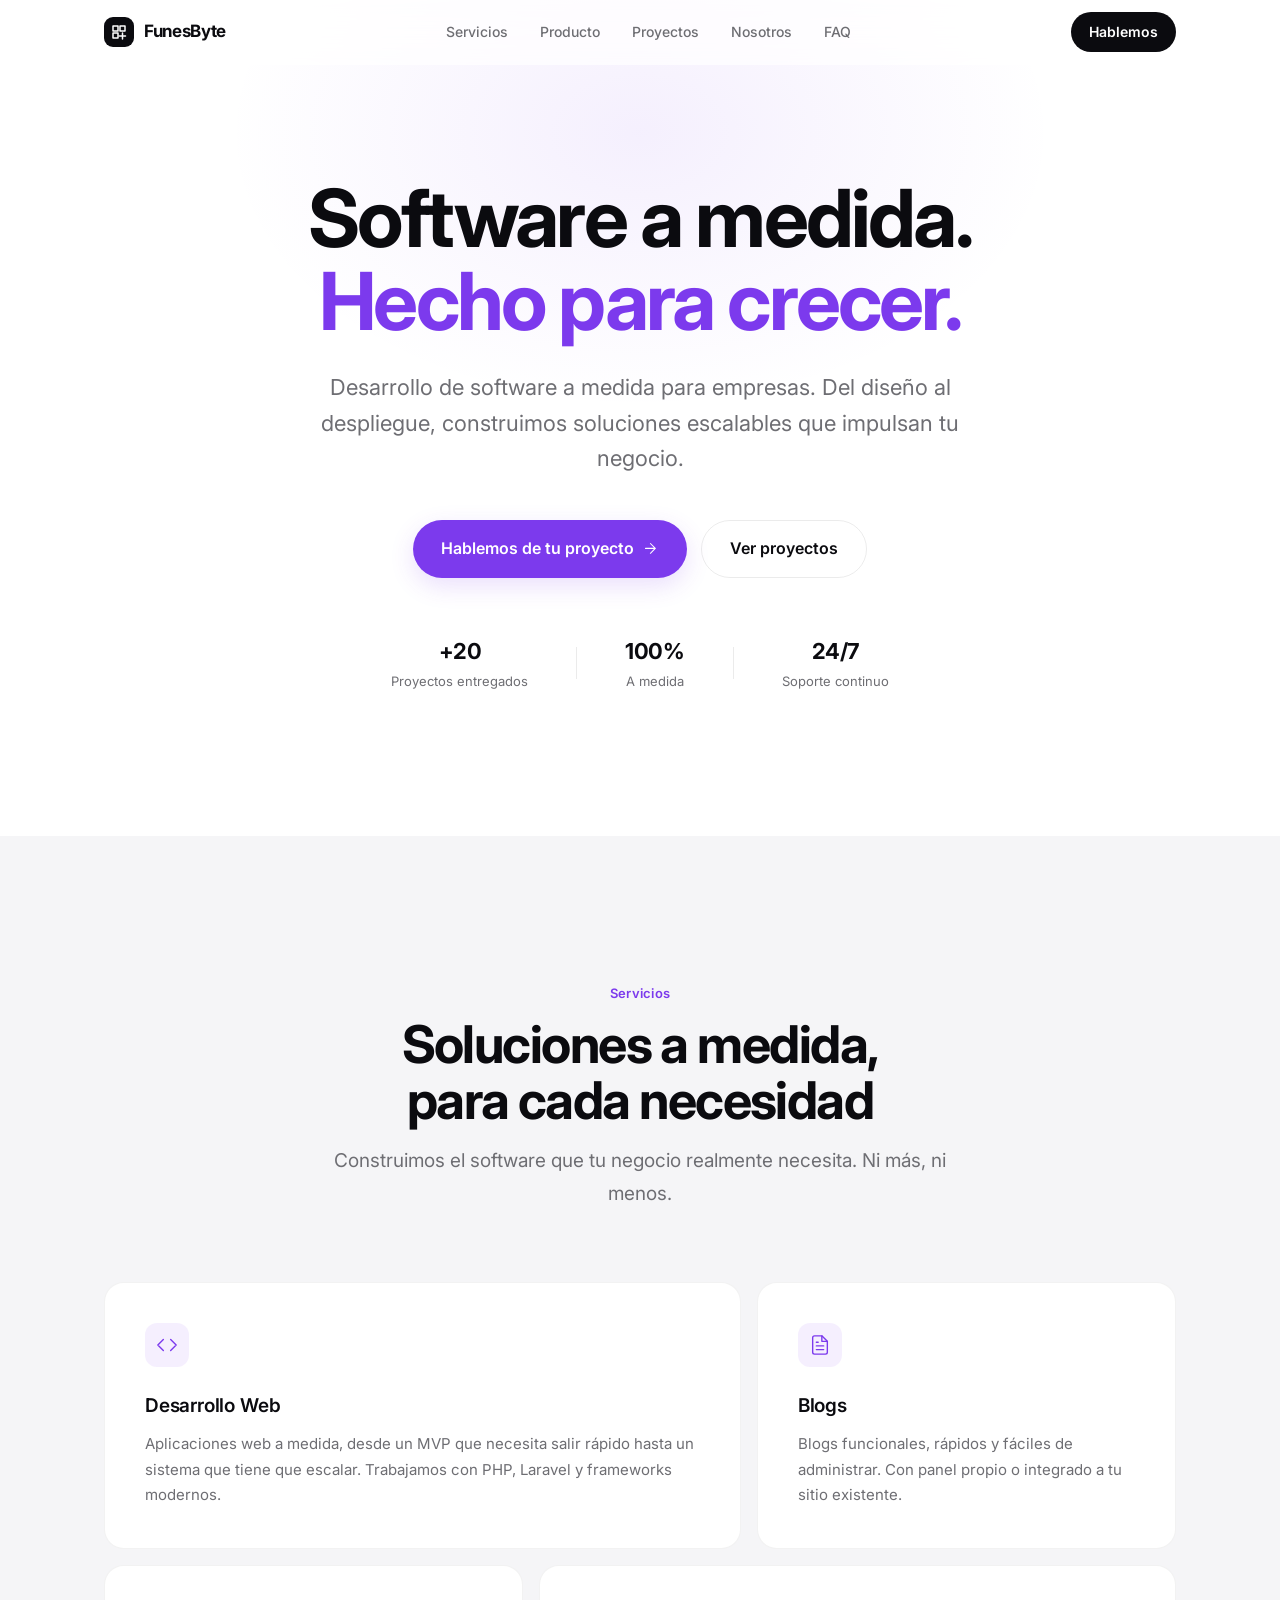
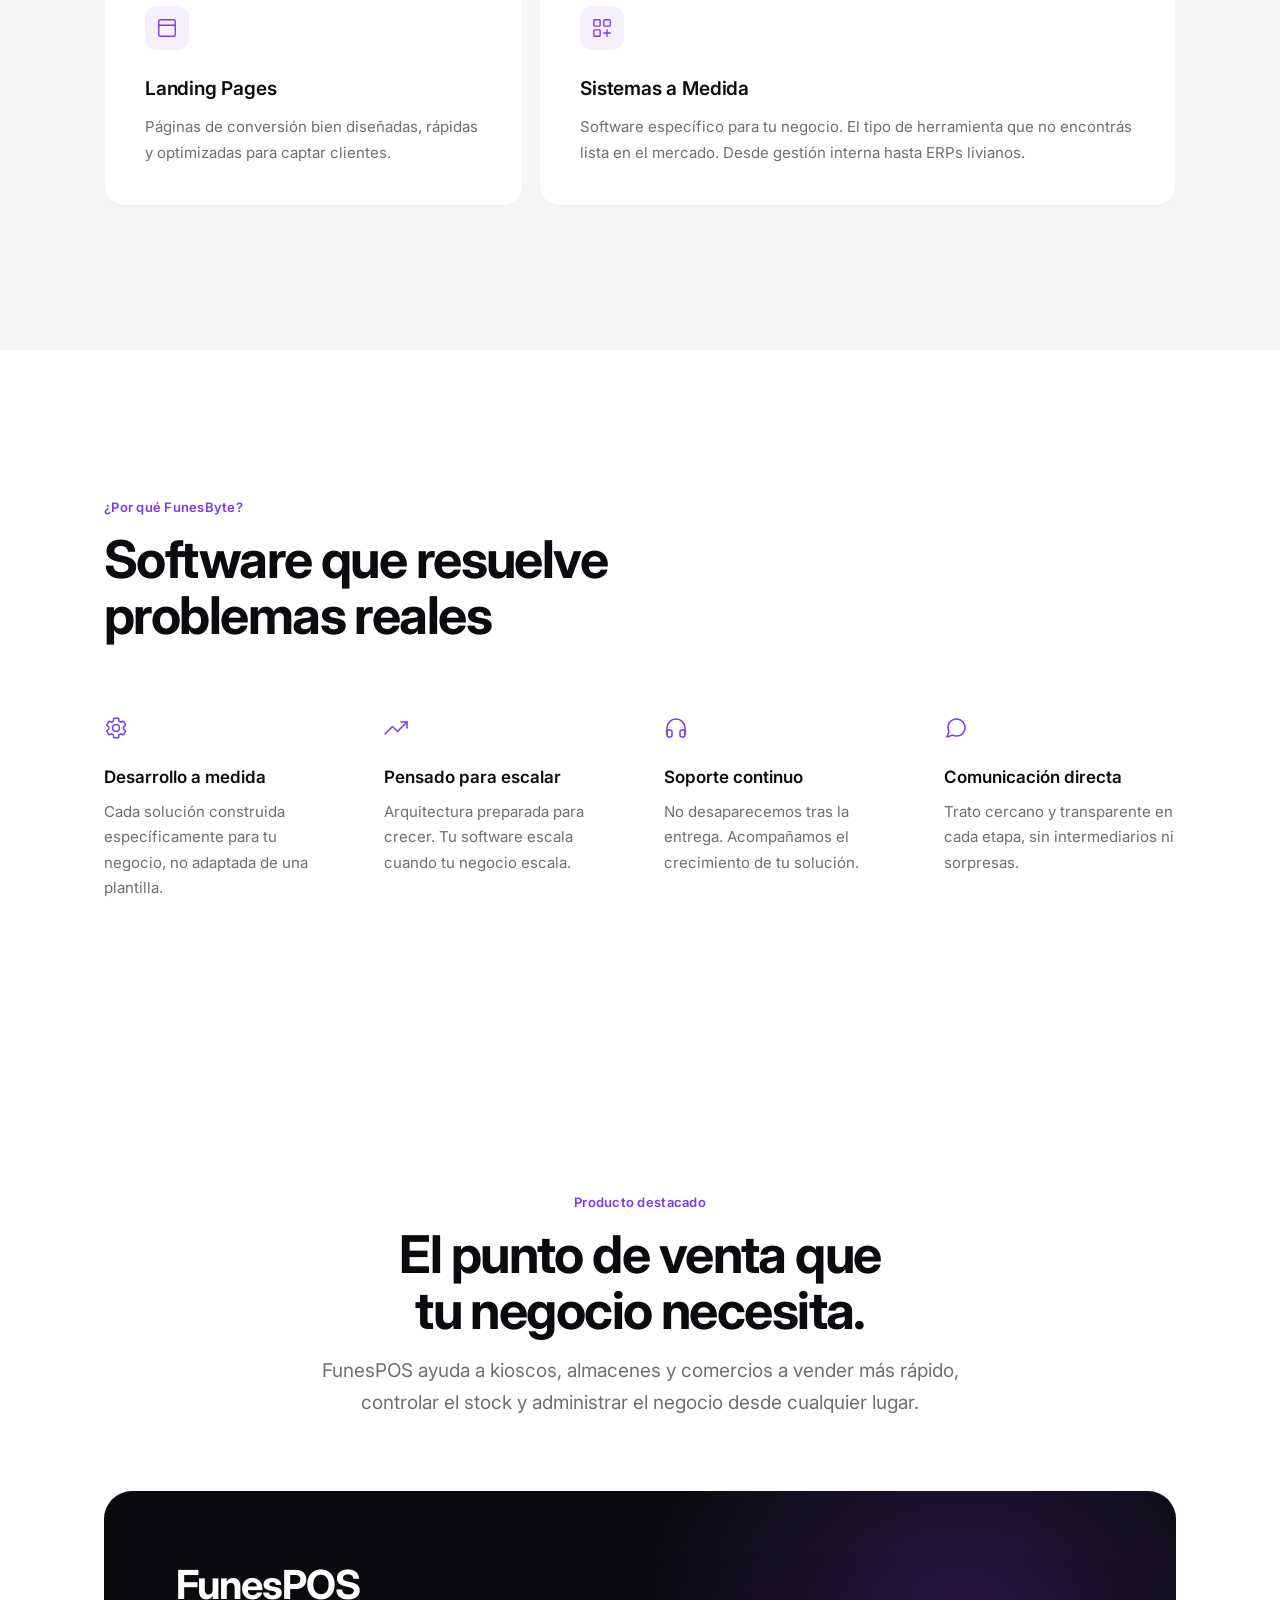
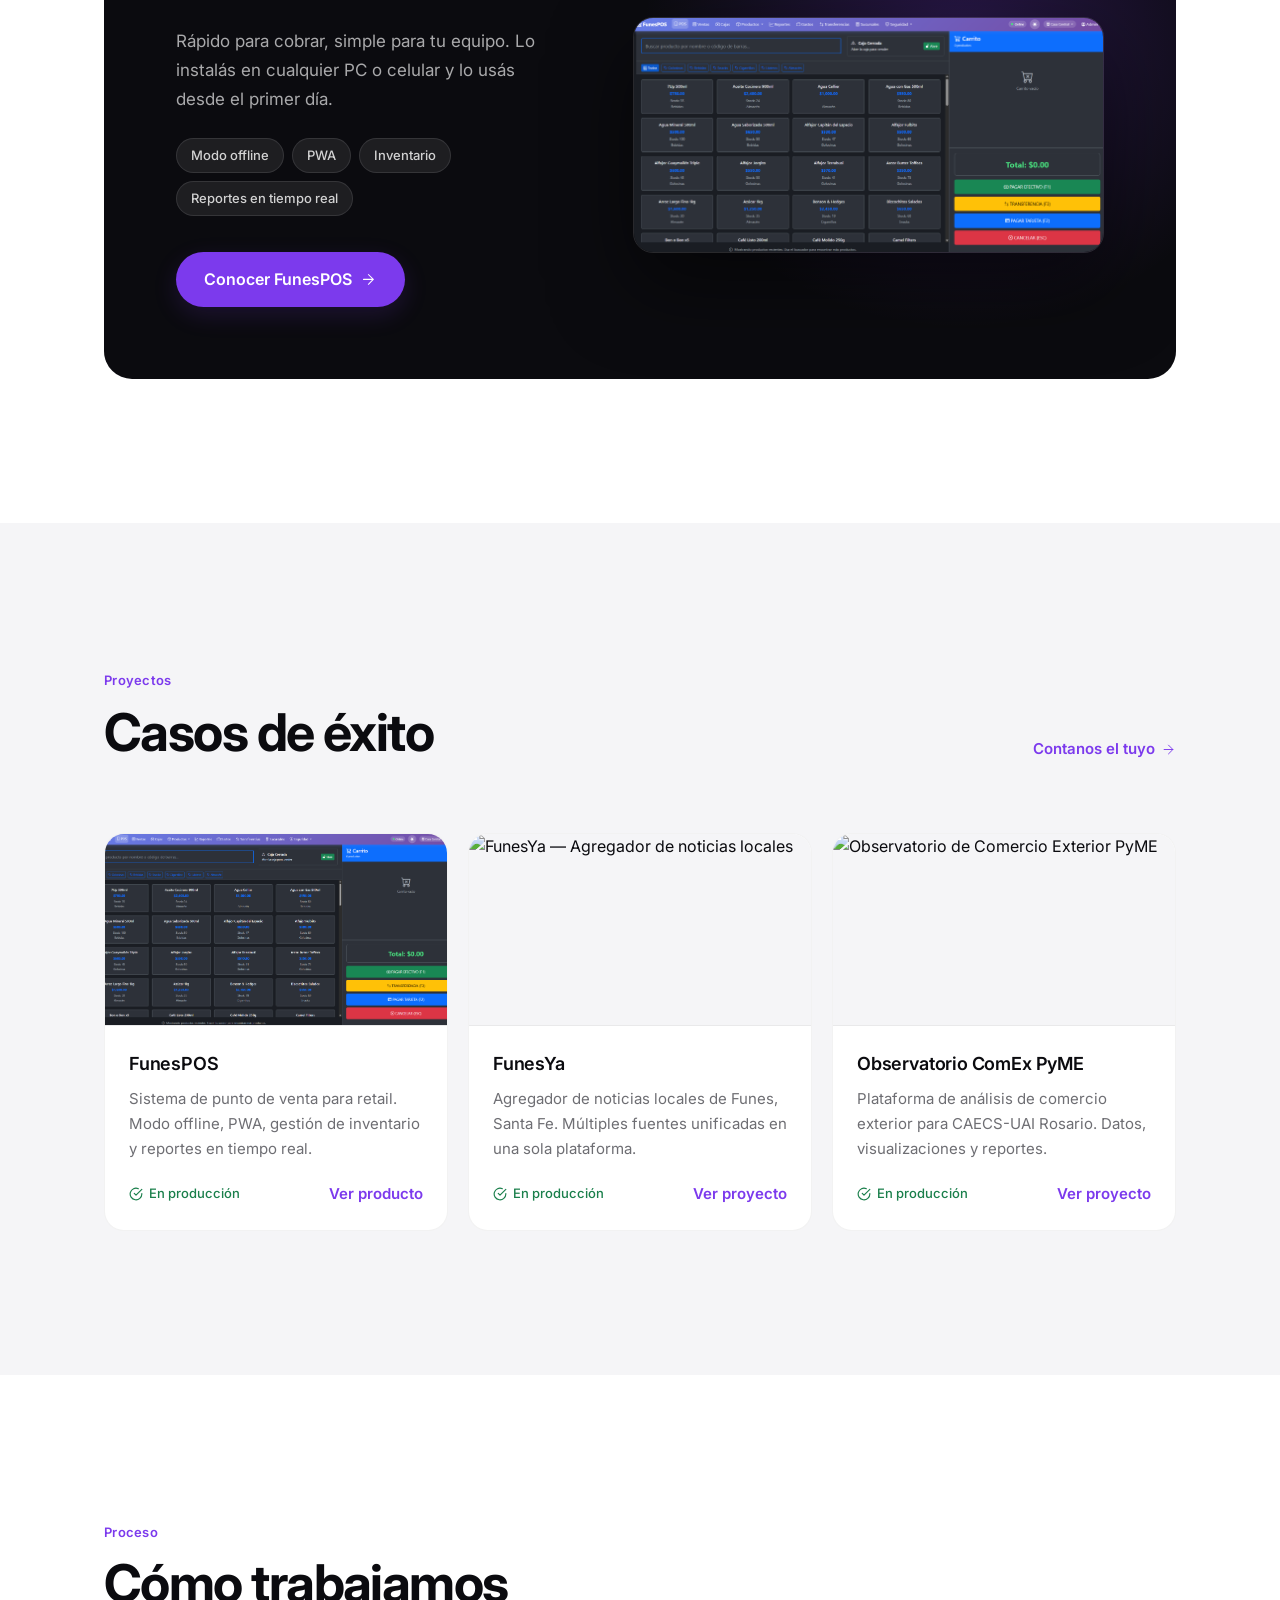
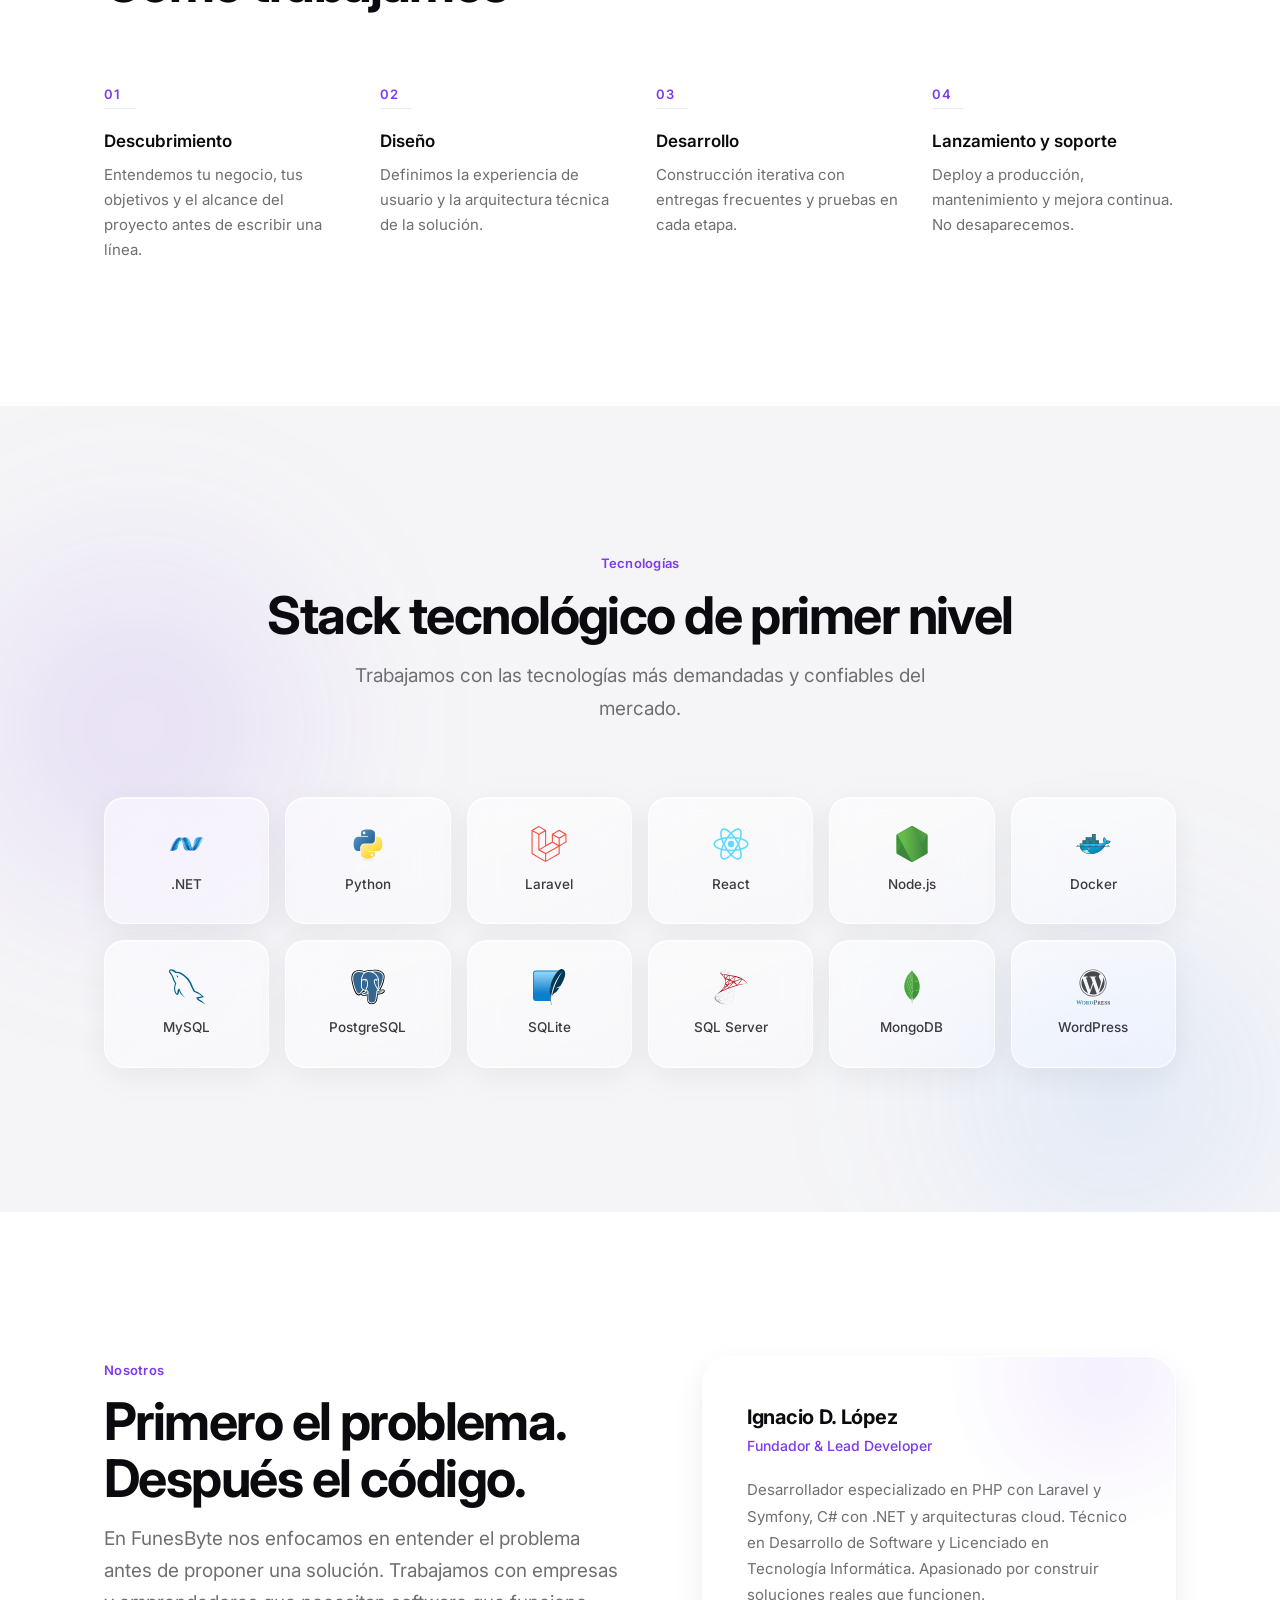
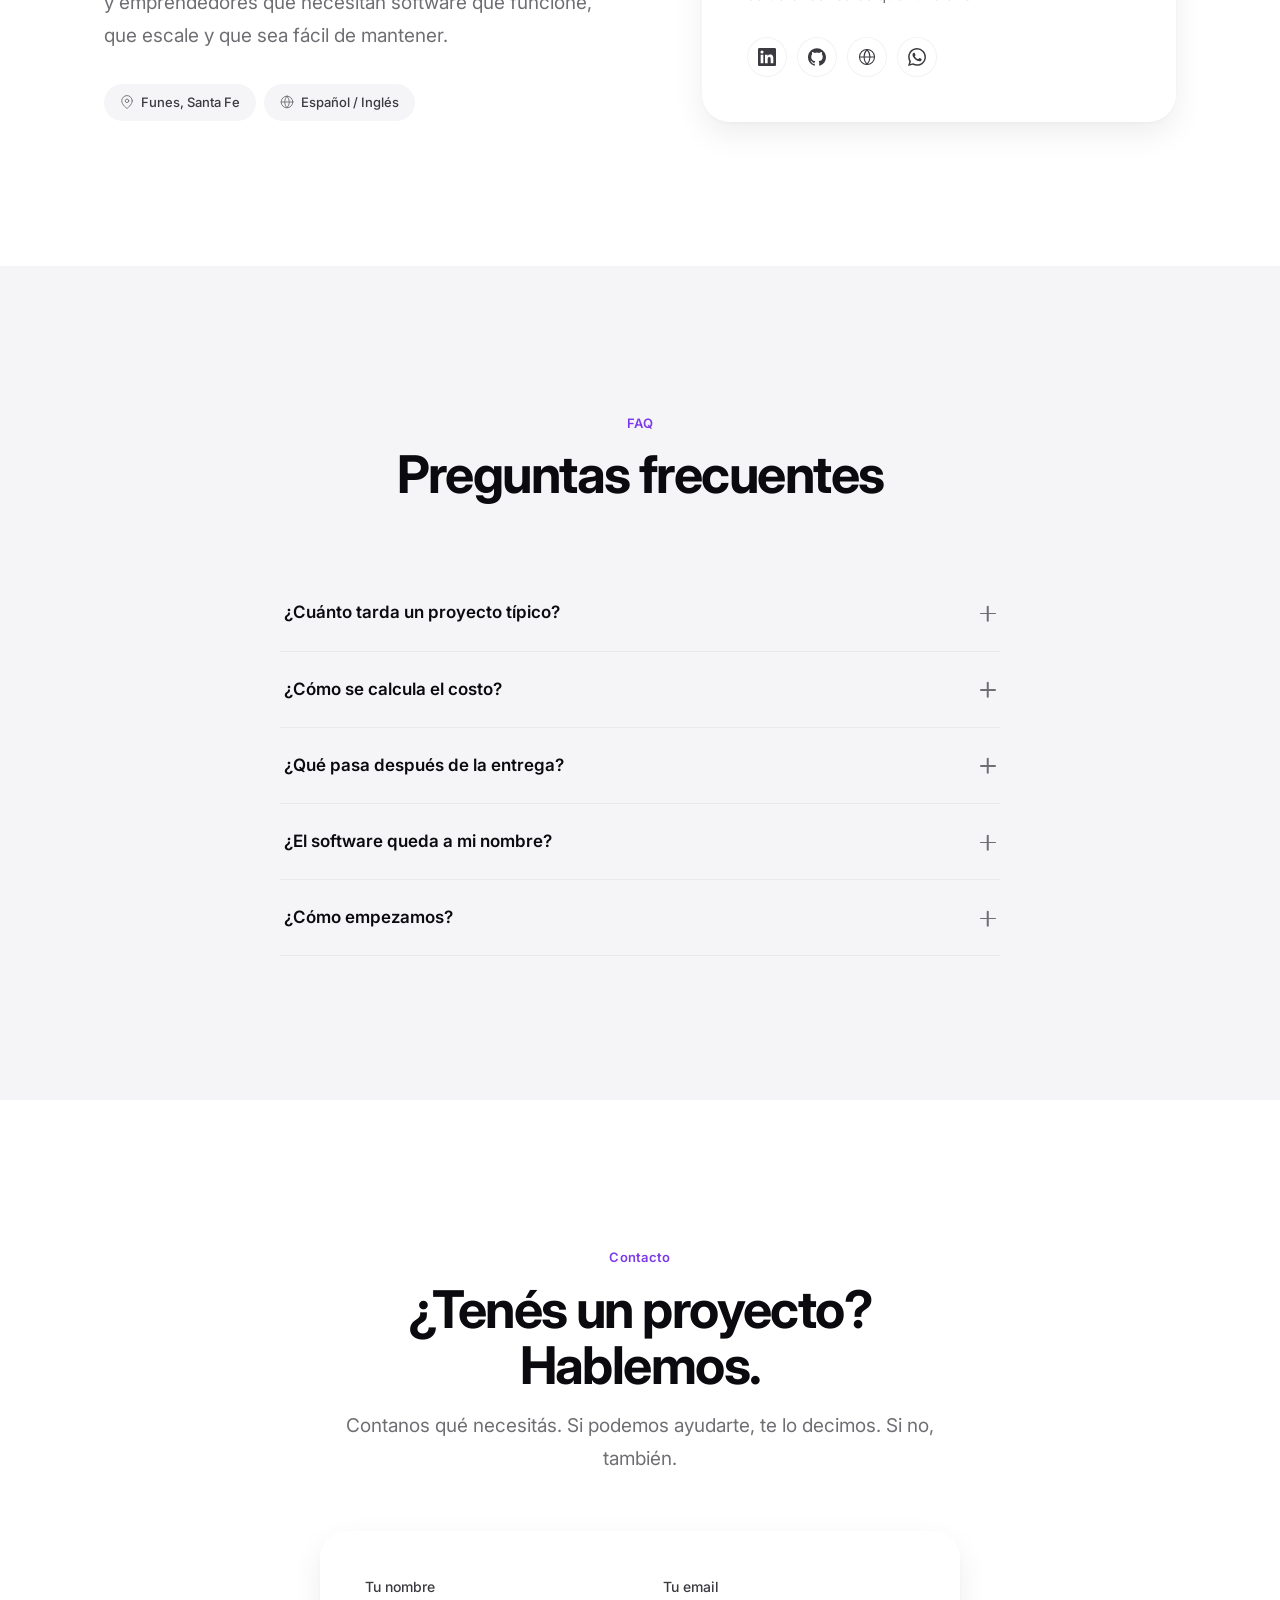
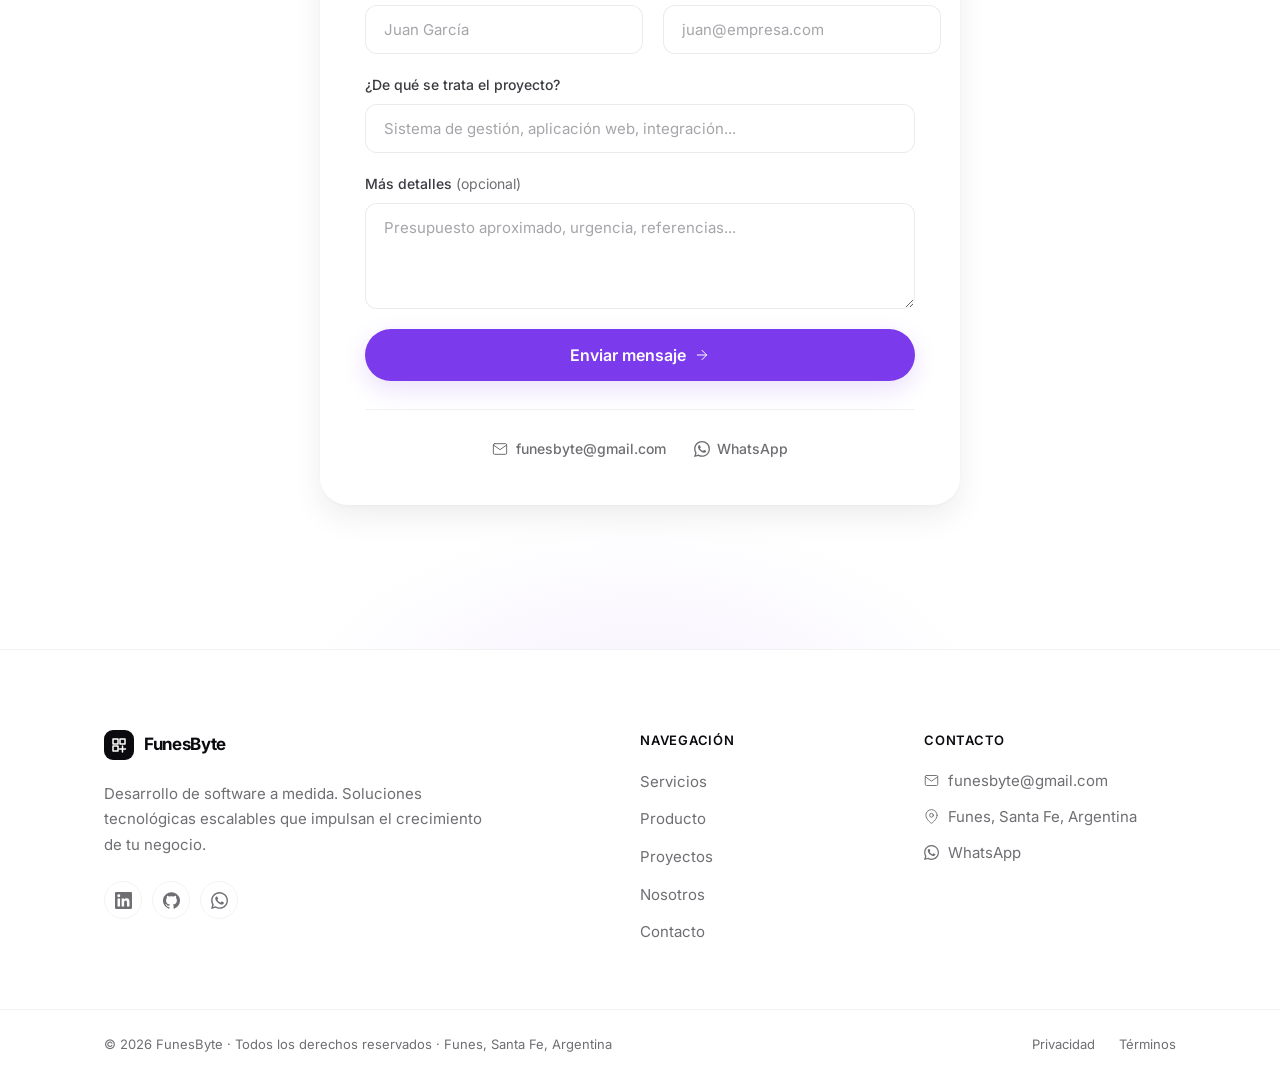
==== commit 7323084b: "Replace Devicon CDN with self-hosted SVG icons Migrated from Devicon CDN to self-hosted SVG technolo" ====
--- a/index.html
+++ b/index.html
@@ -27,10 +27,6 @@
   <link rel="preconnect" href="https://fonts.googleapis.com">
   <link rel="preconnect" href="https://fonts.gstatic.com" crossorigin>
   <link href="https://fonts.googleapis.com/css2?family=Inter:wght@400;500;600;700&display=swap" rel="stylesheet">
-
-  <!-- Devicon (logos de tecnologías) -->
-  <link rel="dns-prefetch" href="//cdn.jsdelivr.net">
-  <link rel="stylesheet" href="https://cdn.jsdelivr.net/gh/devicons/devicon@latest/devicon.min.css">
 
   <link rel="stylesheet" href="style.css">
 
@@ -369,51 +365,51 @@
 
       <div class="tech-grid fade-in">
         <div class="tech-card">
-          <i class="devicon-dot-net-plain colored tech-icon" aria-hidden="true"></i>
+          <img class="tech-icon" src="img/tech/dot-net-original.svg" alt="" width="36" height="36" loading="lazy">
           <span class="tech-name">.NET</span>
         </div>
         <div class="tech-card">
-          <i class="devicon-python-plain colored tech-icon" aria-hidden="true"></i>
+          <img class="tech-icon" src="img/tech/python-original.svg" alt="" width="36" height="36" loading="lazy">
           <span class="tech-name">Python</span>
         </div>
         <div class="tech-card">
-          <i class="devicon-laravel-plain colored tech-icon" aria-hidden="true"></i>
+          <img class="tech-icon" src="img/tech/laravel-original.svg" alt="" width="36" height="36" loading="lazy">
           <span class="tech-name">Laravel</span>
         </div>
         <div class="tech-card">
-          <i class="devicon-react-original colored tech-icon" aria-hidden="true"></i>
+          <img class="tech-icon" src="img/tech/react-original.svg" alt="" width="36" height="36" loading="lazy">
           <span class="tech-name">React</span>
         </div>
         <div class="tech-card">
-          <i class="devicon-nodejs-plain colored tech-icon" aria-hidden="true"></i>
+          <img class="tech-icon" src="img/tech/nodejs-original.svg" alt="" width="36" height="36" loading="lazy">
           <span class="tech-name">Node.js</span>
         </div>
         <div class="tech-card">
-          <i class="devicon-docker-plain colored tech-icon" aria-hidden="true"></i>
+          <img class="tech-icon" src="img/tech/docker-original.svg" alt="" width="36" height="36" loading="lazy">
           <span class="tech-name">Docker</span>
         </div>
         <div class="tech-card">
-          <i class="devicon-mysql-plain colored tech-icon" aria-hidden="true"></i>
+          <img class="tech-icon" src="img/tech/mysql-original.svg" alt="" width="36" height="36" loading="lazy">
           <span class="tech-name">MySQL</span>
         </div>
         <div class="tech-card">
-          <i class="devicon-postgresql-plain colored tech-icon" aria-hidden="true"></i>
+          <img class="tech-icon" src="img/tech/postgresql-original.svg" alt="" width="36" height="36" loading="lazy">
           <span class="tech-name">PostgreSQL</span>
         </div>
         <div class="tech-card">
-          <i class="devicon-sqlite-plain colored tech-icon" aria-hidden="true"></i>
+          <img class="tech-icon" src="img/tech/sqlite-original.svg" alt="" width="36" height="36" loading="lazy">
           <span class="tech-name">SQLite</span>
         </div>
         <div class="tech-card">
-          <i class="devicon-microsoftsqlserver-plain colored tech-icon" aria-hidden="true"></i>
+          <img class="tech-icon" src="img/tech/microsoftsqlserver-original.svg" alt="" width="36" height="36" loading="lazy">
           <span class="tech-name">SQL Server</span>
         </div>
         <div class="tech-card">
-          <i class="devicon-mongodb-plain colored tech-icon" aria-hidden="true"></i>
+          <img class="tech-icon" src="img/tech/mongodb-original.svg" alt="" width="36" height="36" loading="lazy">
           <span class="tech-name">MongoDB</span>
         </div>
         <div class="tech-card">
-          <i class="devicon-wordpress-plain colored tech-icon" aria-hidden="true"></i>
+          <img class="tech-icon" src="img/tech/wordpress-original.svg" alt="" width="36" height="36" loading="lazy">
           <span class="tech-name">WordPress</span>
         </div>
       </div>
--- a/style.css
+++ b/style.css
@@ -774,7 +774,7 @@
               0 16px 40px rgba(0, 0, 0, 0.09);
 }
 
-.tech-icon { font-size: 2.25rem; line-height: 1; }
+.tech-icon { width: 2.25rem; height: 2.25rem; }
 .tech-name { font-size: 0.8438rem; font-weight: 500; color: var(--ink-soft); }
 
 /* ============================================================
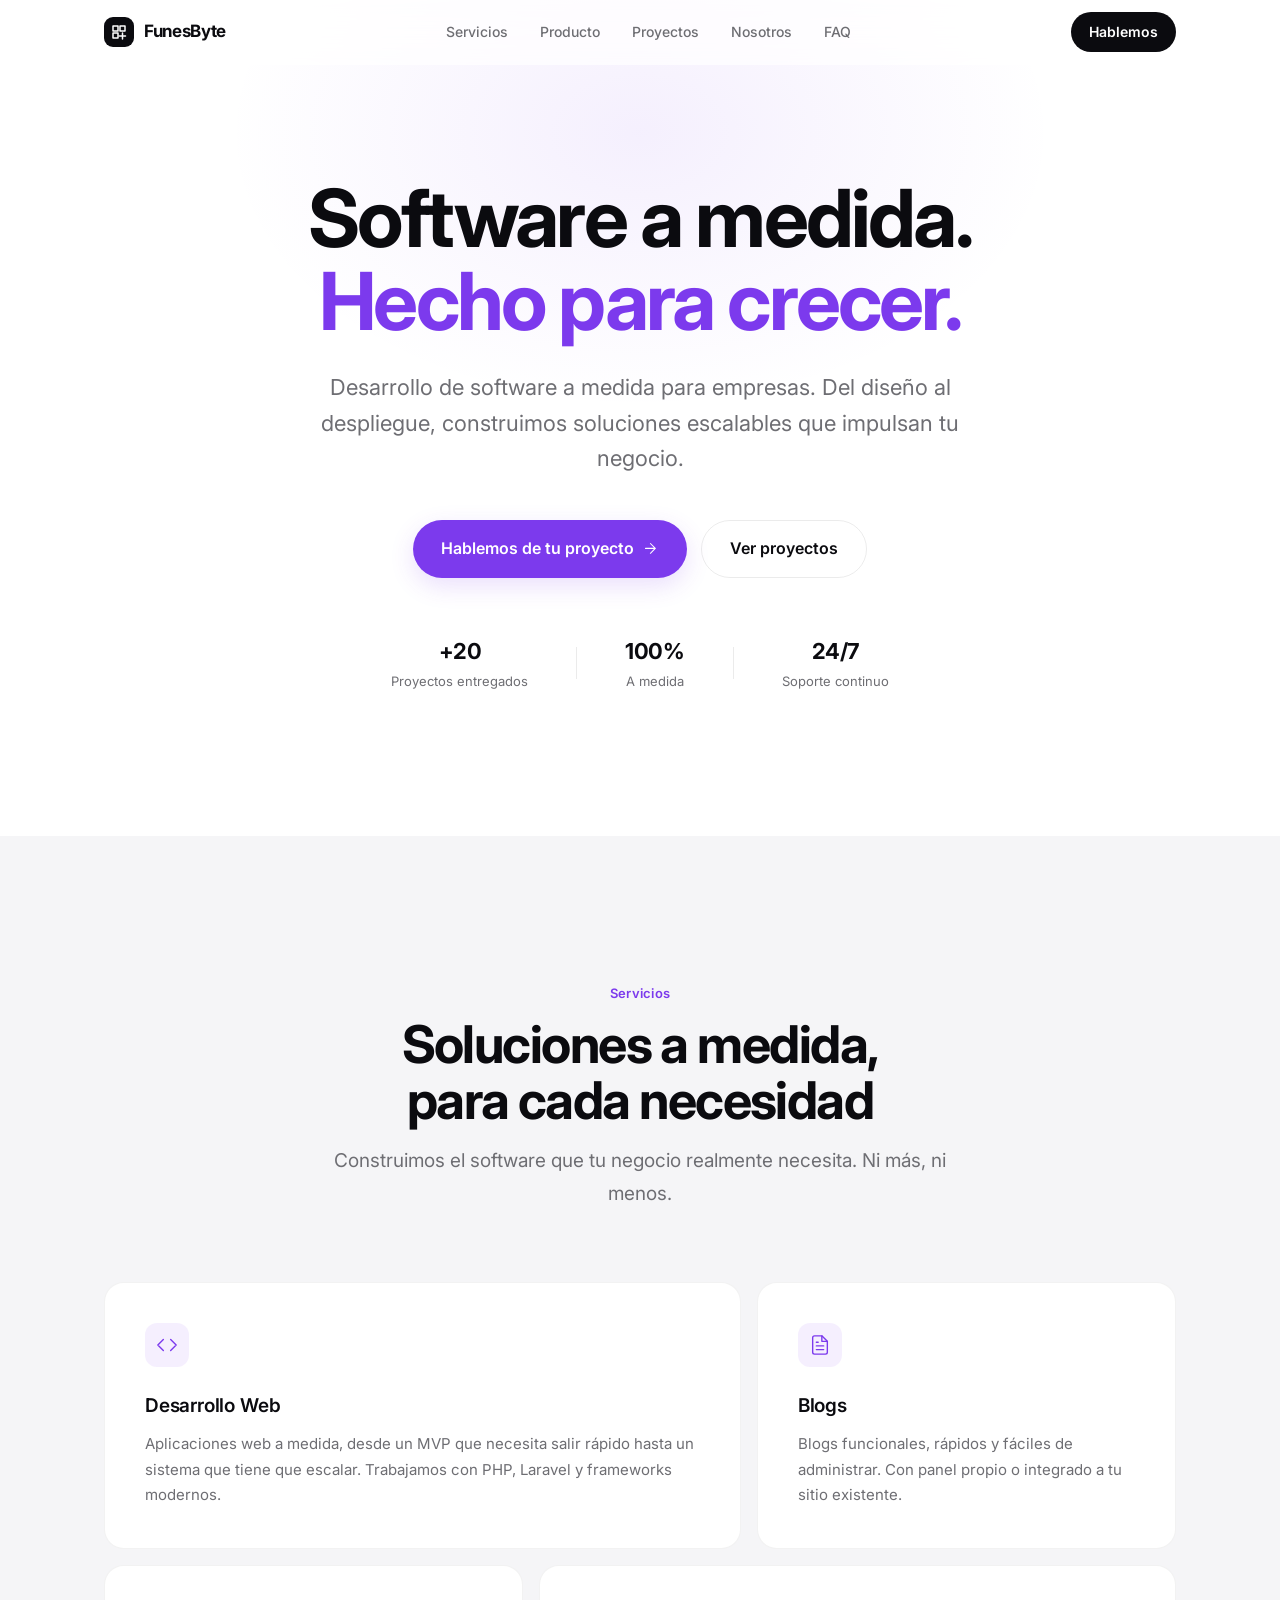
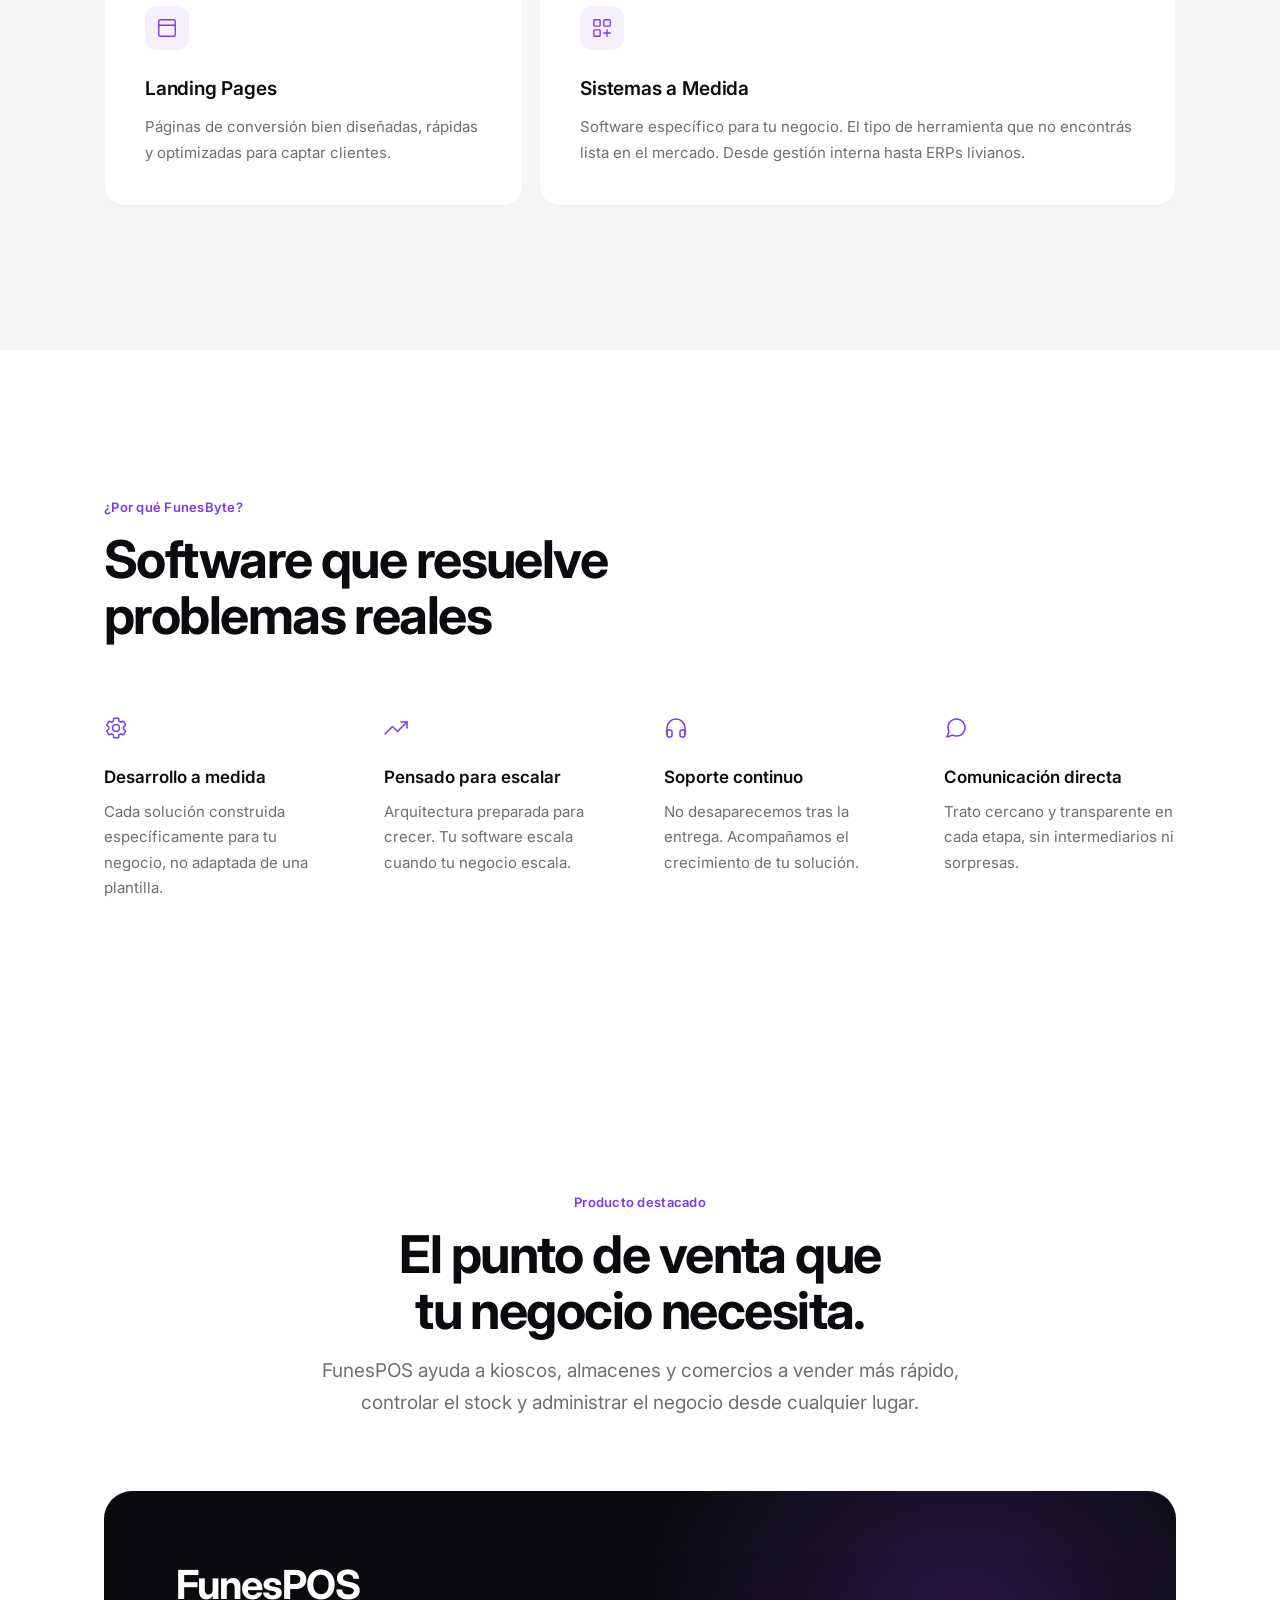
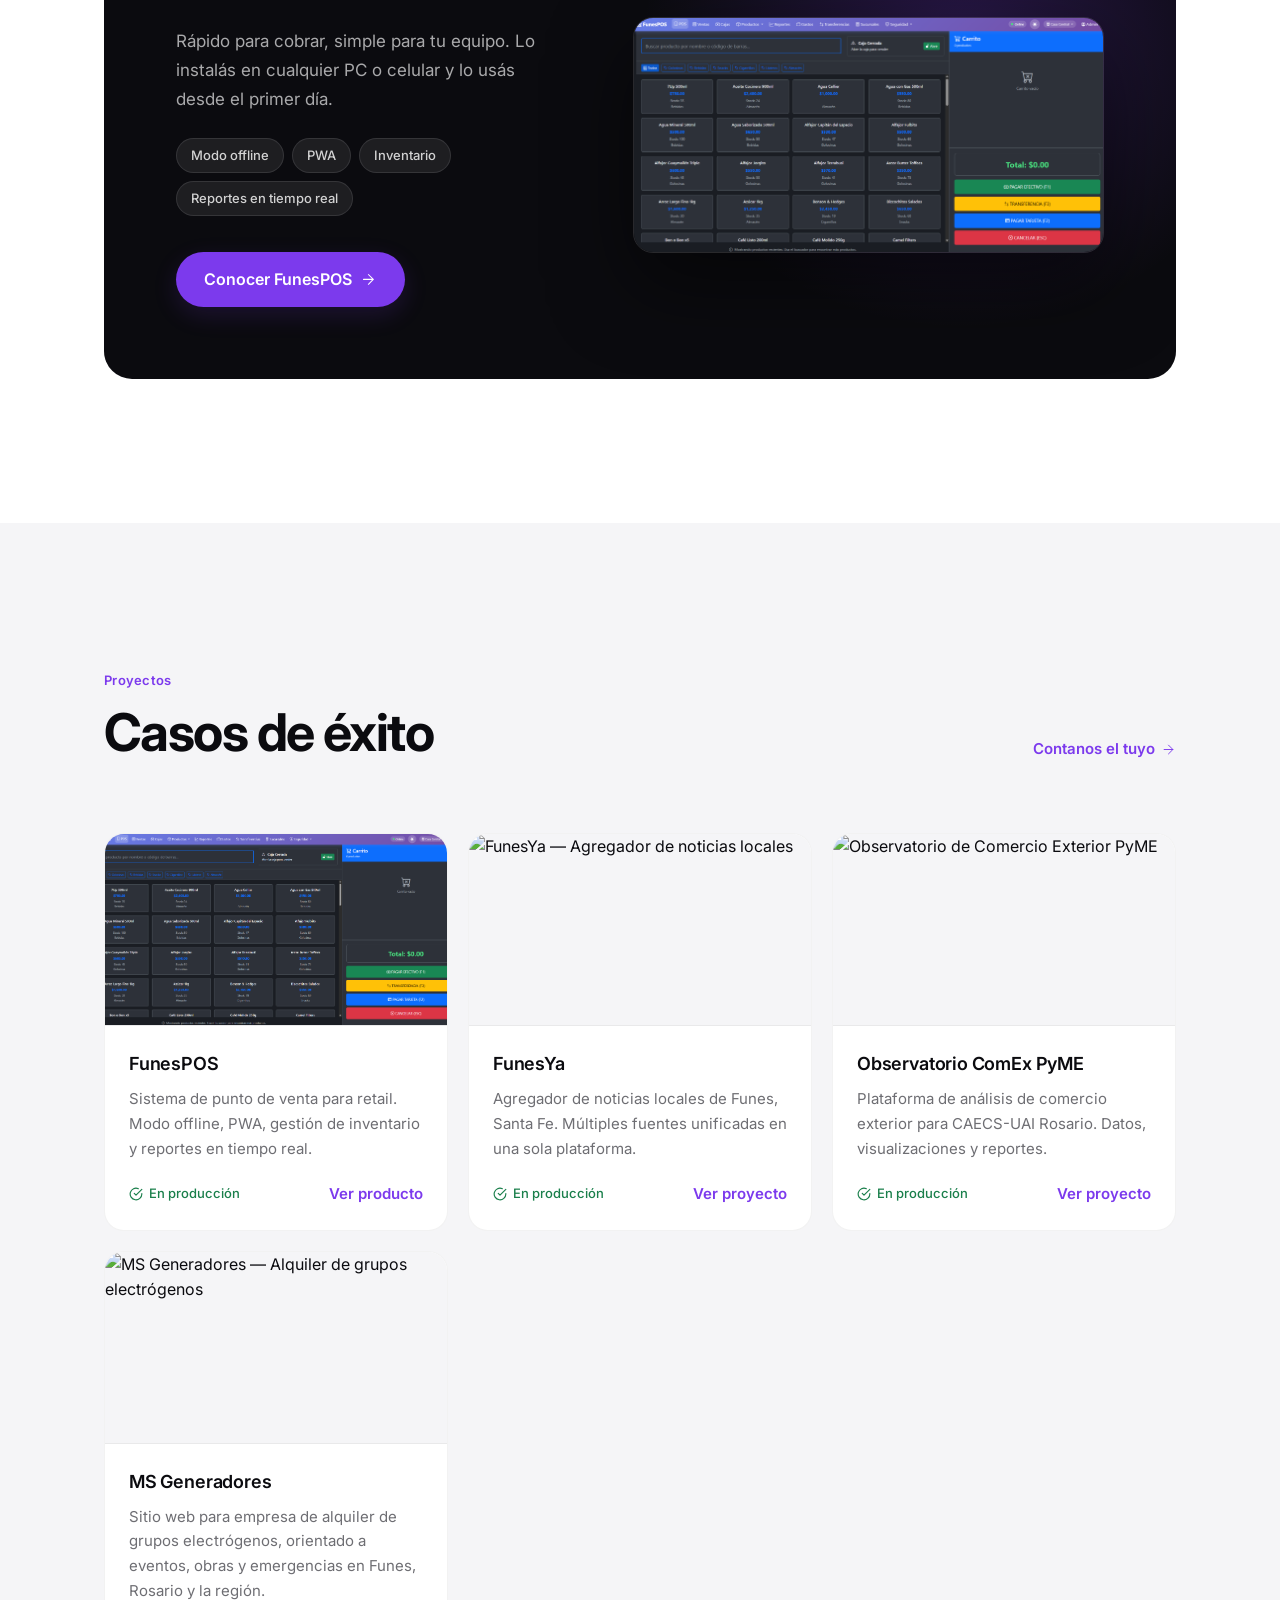
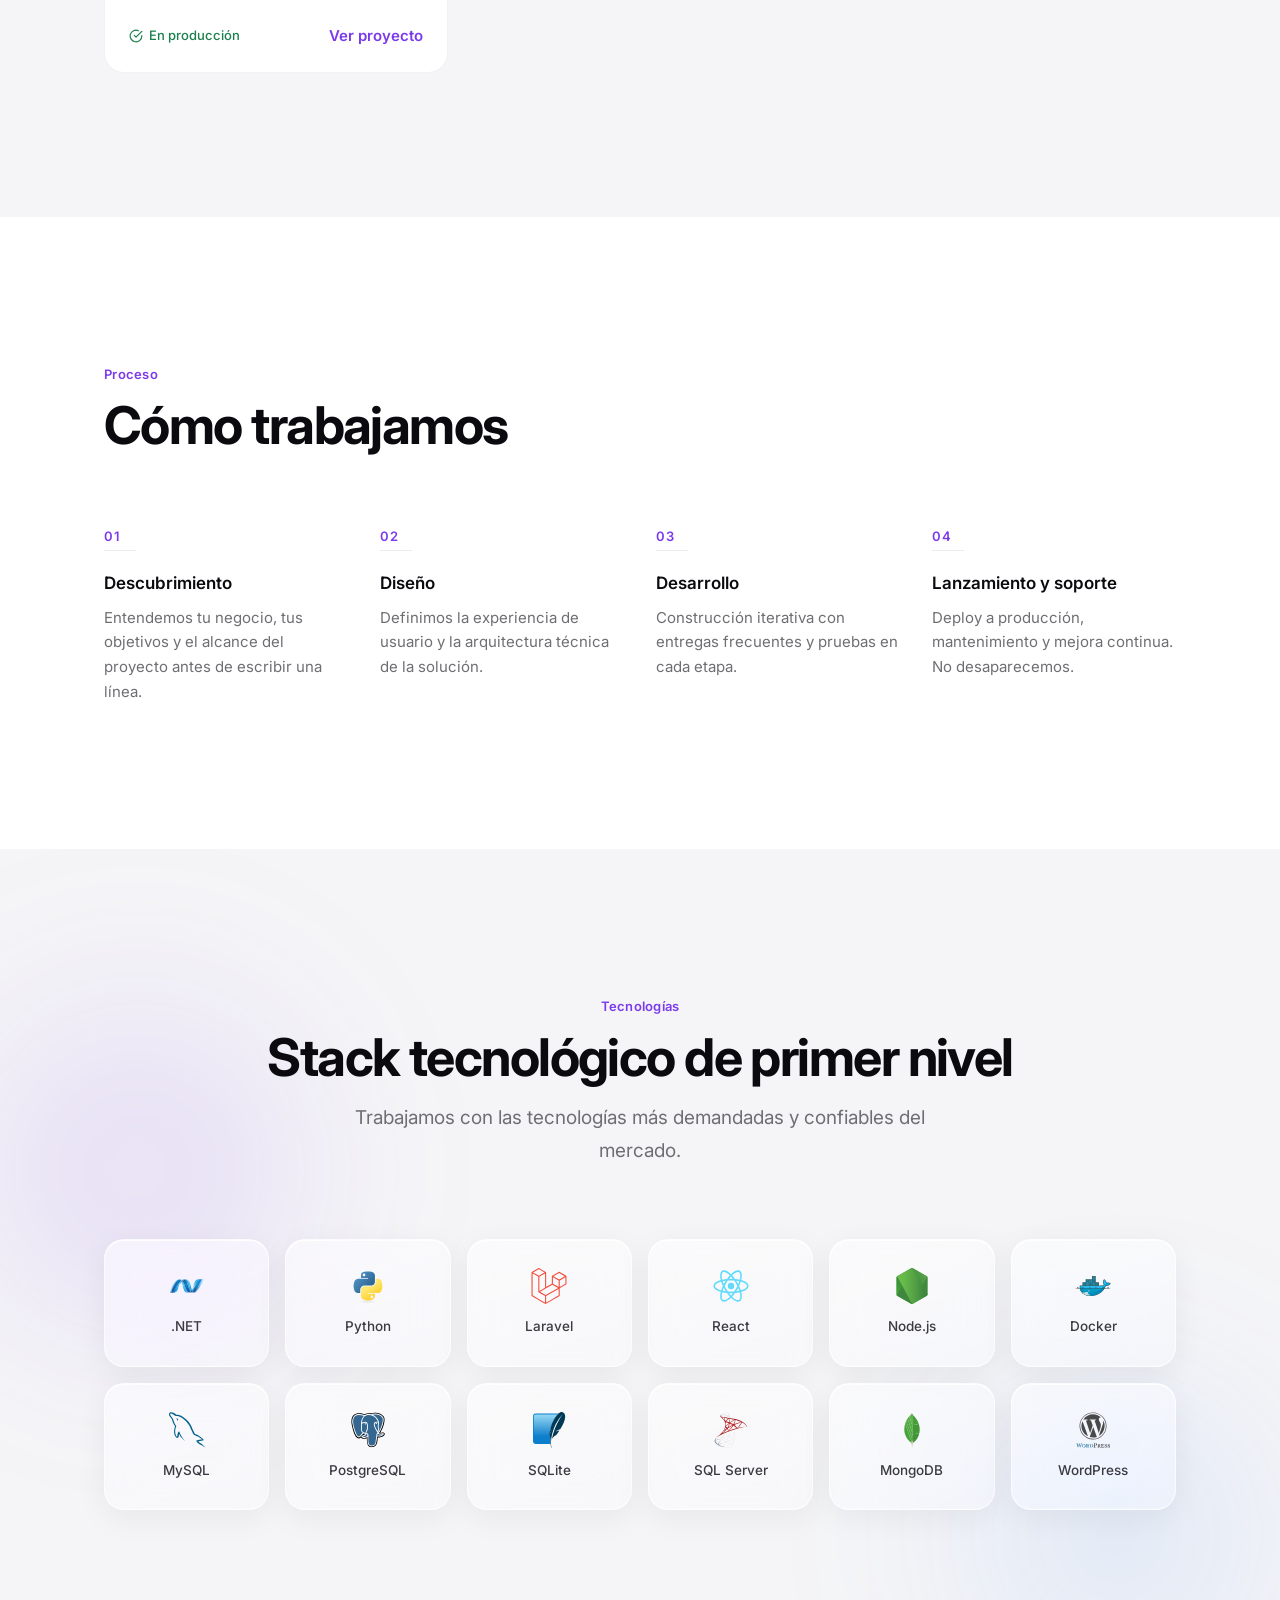
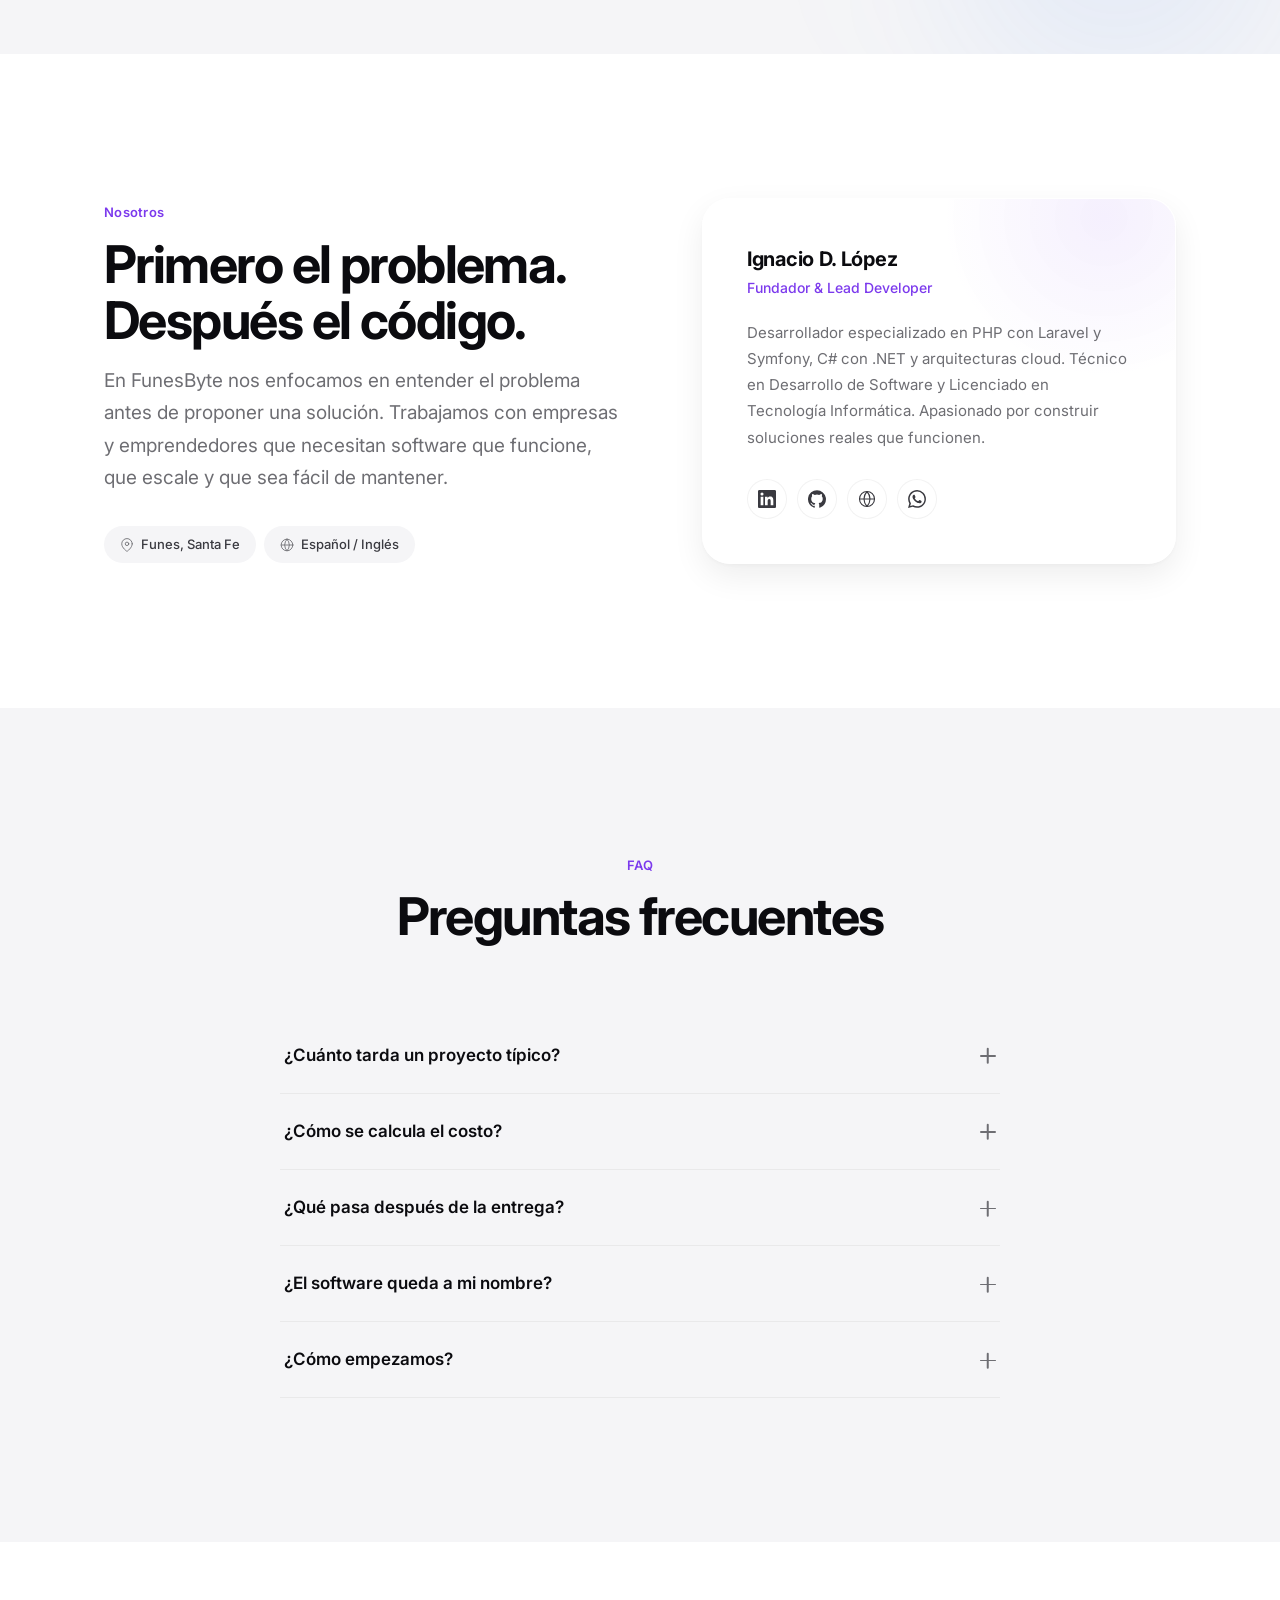
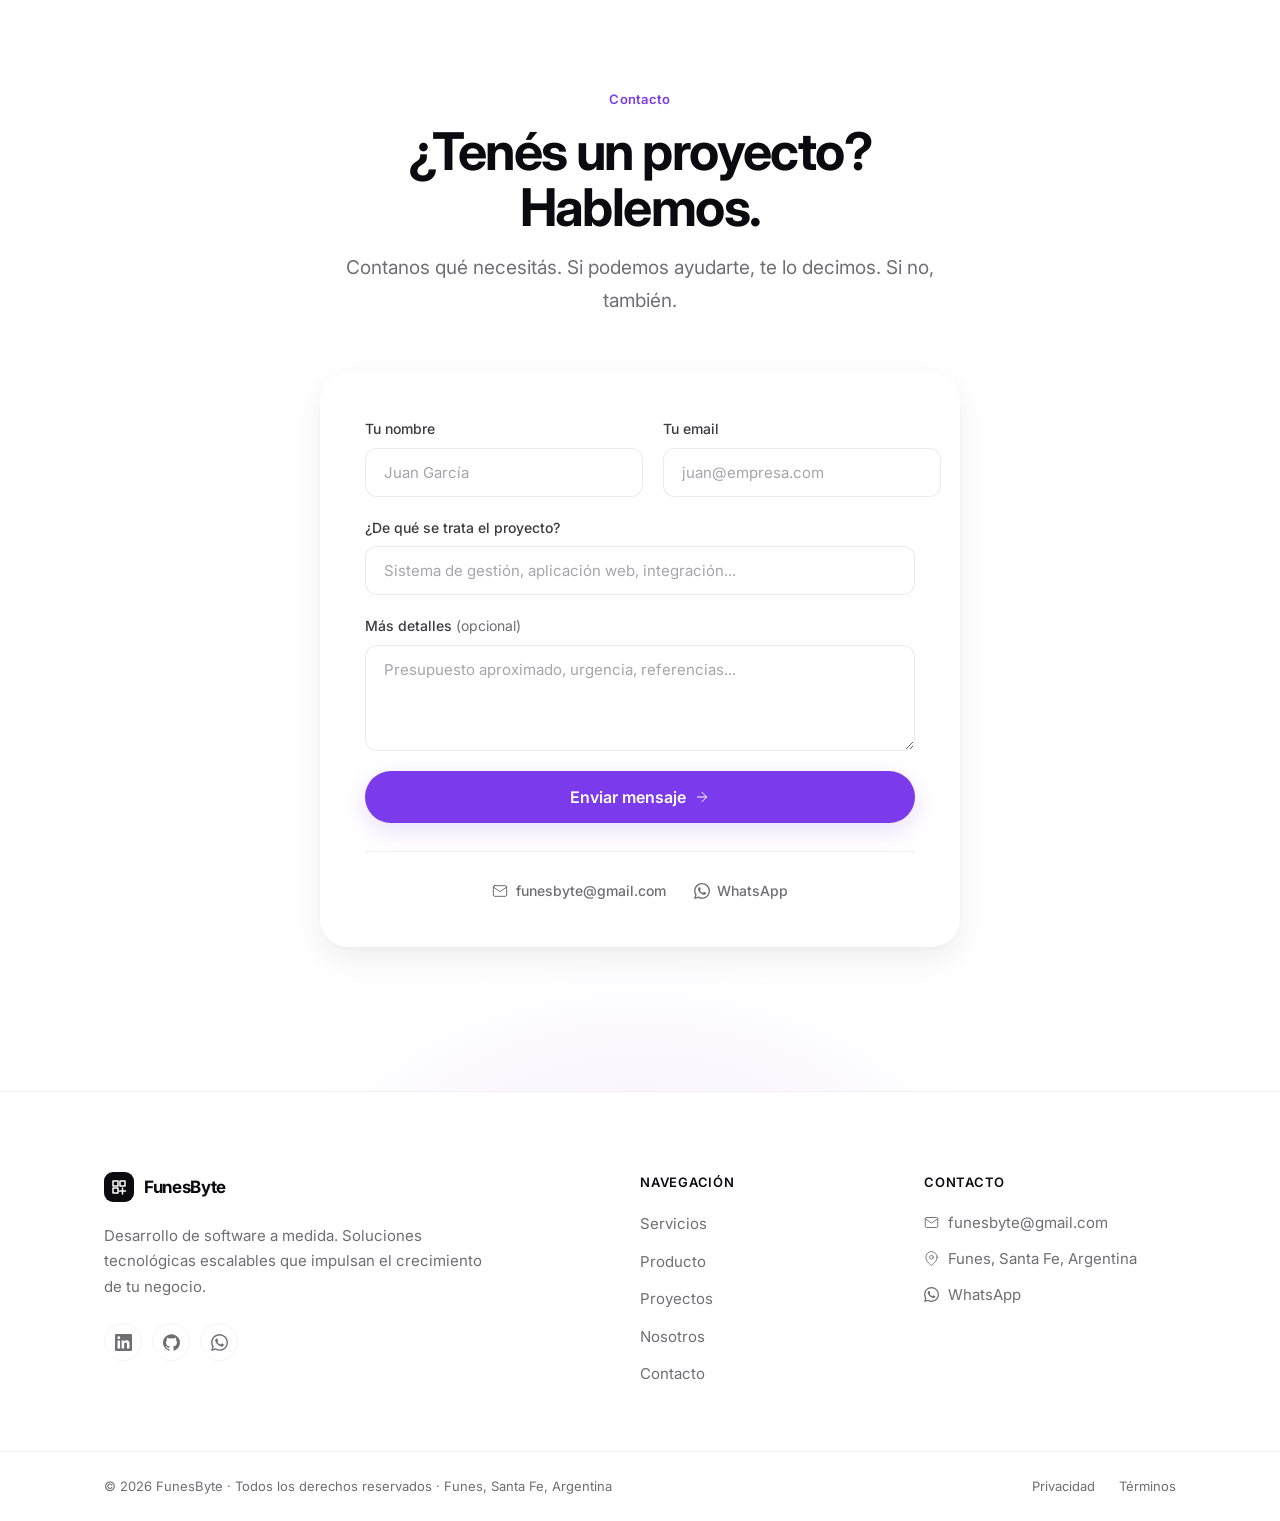
==== commit 7eee49d2: "Add MS Generadores project card Add a new portfolio project entry for MS Generadores, including the " ====
--- a/index.html
+++ b/index.html
@@ -5,6 +5,7 @@
   <meta name="viewport" content="width=device-width, initial-scale=1.0">
   <title>FunesByte — Desarrollo de Software a Medida para Empresas</title>
   <meta name="description" content="Empresa de desarrollo de software a medida en Argentina. Creamos soluciones tecnológicas escalables: sistemas de gestión, aplicaciones web, APIs y automatización para empresas.">
+  <meta name="author" content="FunesByte">
   <meta name="keywords" content="desarrollo de software a medida, software empresarial, desarrollo web, sistemas de gestión, software para empresas, Argentina">
   <meta name="robots" content="index, follow">
   <link rel="canonical" href="https://funesbyte.com/">
@@ -15,6 +16,10 @@
   <meta property="og:url" content="https://funesbyte.com/">
   <meta property="og:title" content="FunesByte — Desarrollo de Software a Medida para Empresas">
   <meta property="og:description" content="Creamos soluciones tecnológicas escalables que impulsan el crecimiento de tu negocio.">
+  <meta property="og:image" content="https://funesbyte.com/img/POS.png">
+  <meta property="og:image:alt" content="Interfaz de FunesPOS en pantalla moderna">
+  <meta property="og:image:width" content="1200">
+  <meta property="og:image:height" content="675">
   <meta property="og:locale" content="es_AR">
   <meta property="og:site_name" content="FunesByte">
 
@@ -22,11 +27,19 @@
   <meta name="twitter:card" content="summary_large_image">
   <meta name="twitter:title" content="FunesByte — Desarrollo de Software a Medida">
   <meta name="twitter:description" content="Creamos soluciones tecnológicas escalables que impulsan el crecimiento de tu negocio.">
+  <meta name="twitter:image" content="https://funesbyte.com/img/POS.png">
+  <meta name="twitter:image:alt" content="Interfaz de FunesPOS en pantalla moderna">
 
   <!-- Fonts -->
   <link rel="preconnect" href="https://fonts.googleapis.com">
   <link rel="preconnect" href="https://fonts.gstatic.com" crossorigin>
   <link href="https://fonts.googleapis.com/css2?family=Inter:wght@400;500;600;700&display=swap" rel="stylesheet">
+
+  <link rel="icon" href="favicon.svg" type="image/svg+xml">
+  <link rel="apple-touch-icon" href="favicon.svg">
+  <link rel="manifest" href="site.webmanifest">
+  <link rel="security.txt" href="/.well-known/security.txt">
+  <link rel="alternate" href="https://funesbyte.com/" hreflang="es">
 
   <link rel="stylesheet" href="style.css">
 
@@ -320,6 +333,23 @@
             </div>
           </div>
         </article>
+
+        <article class="project-card fade-in">
+          <div class="project-img">
+            <img src="https://s0.wp.com/mshots/v1/https://www.msgeneradores.com.ar/?w=600&h=338" alt="MS Generadores — Alquiler de grupos electrógenos" loading="lazy" width="600" height="338">
+          </div>
+          <div class="project-body">
+            <h3 class="project-title">MS Generadores</h3>
+            <p class="project-desc">Sitio web para empresa de alquiler de grupos electrógenos, orientado a eventos, obras y emergencias en Funes, Rosario y la región.</p>
+            <div class="project-footer">
+              <span class="status-badge">
+                <svg class="icon" viewBox="0 0 24 24" fill="none" stroke="currentColor" stroke-width="2" stroke-linecap="round" stroke-linejoin="round" aria-hidden="true"><path d="M22 11.08V12a10 10 0 1 1-5.93-9.14"/><path d="M22 4 12 14.01l-3-3"/></svg>
+                En producción
+              </span>
+              <a href="https://www.msgeneradores.com.ar/" target="_blank" rel="noopener noreferrer" class="text-link">Ver proyecto</a>
+            </div>
+          </div>
+        </article>
       </div>
     </div>
   </section>
--- a/style.css
+++ b/style.css
@@ -104,6 +104,18 @@
   transition: top var(--speed) var(--ease);
 }
 .skip-link:focus { top: 1rem; }
+
+.visually-hidden {
+  position: absolute;
+  width: 1px;
+  height: 1px;
+  margin: -1px;
+  padding: 0;
+  border: 0;
+  overflow: hidden;
+  clip: rect(0 0 0 0);
+  white-space: nowrap;
+}
 
 /* Etiqueta de sección */
 .section-tag {
